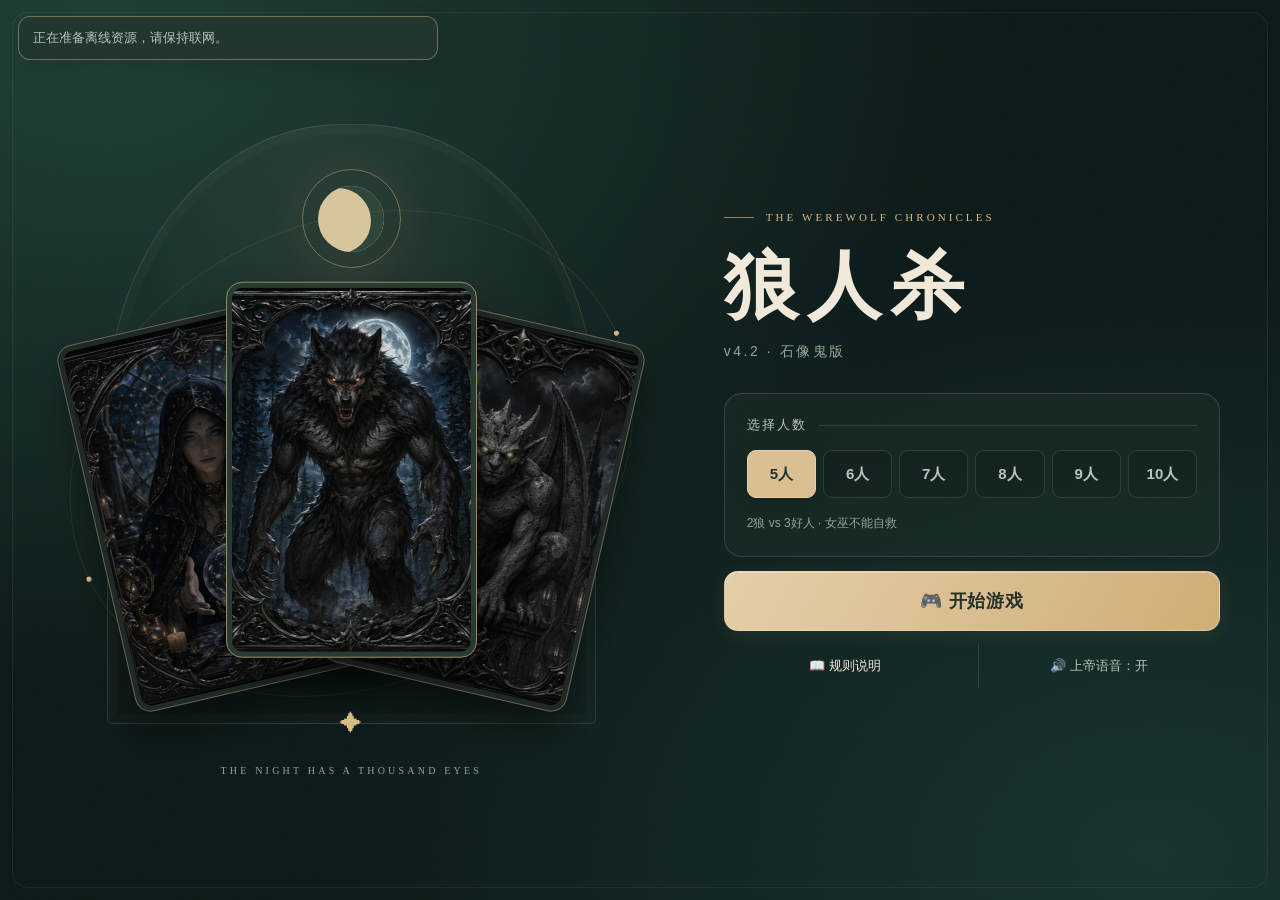
==== index.html @ 14565a98 "Play the matched host recordings in the live game." ====
<!DOCTYPE html>
<html lang="zh-CN">
<head>
<meta charset="UTF-8">
<meta name="viewport" content="width=device-width, initial-scale=1.0, user-scalable=no, viewport-fit=cover">
<meta name="apple-mobile-web-app-capable" content="yes">
<meta name="apple-mobile-web-app-status-bar-style" content="black-translucent">
<meta name="apple-mobile-web-app-title" content="狼人杀">
<meta name="theme-color" content="#0c1919">
<link rel="manifest" href="./manifest.json">
<link rel="icon" href="./icon.svg">
<link rel="apple-touch-icon" href="./icon.svg">
<title>狼人杀 v4.2 · 石像鬼版</title>
<style>
:root {
    color-scheme: dark;
    --bg-primary: #0c1919;
    --bg-secondary: #102222;
    --bg-card: #162a29;
    --bg-card-hover: #213b37;
    --surface-glass: rgba(27, 46, 43, 0.82);
    --surface-strong: #203632;
    --surface-soft: rgba(230, 218, 191, 0.045);
    --accent-green: #9dc9af;
    --accent-neon: #dcc18f;
    --accent-lime: #e9d5af;
    --accent-gold: #d7b983;
    --accent-yellow: #d7b983;
    --accent-red: #e59a8b;
    --accent-blue: #a7c9d0;
    --accent-purple: #b9b1cc;
    --accent-orange: #e3b286;
    --accent-pink: #d6a7b7;
    --text-primary: #f0e8d8;
    --text-secondary: #b7c4ba;
    --text-dim: #91a69a;
    --border-color: rgba(204, 216, 188, 0.15);
    --border-strong: rgba(215, 185, 131, 0.43);
    --shadow: 0 8px 24px rgba(0, 0, 0, 0.12);
    --shadow-deep: 0 24px 64px rgba(0, 0, 0, 0.32);
    --radius: 18px;
    --radius-sm: 12px;
    --font-display: "Songti SC", "STSong", "Noto Serif CJK SC", "SimSun", Georgia, serif;
    --ipad-side-width: minmax(292px, 348px);
    --transition: all 0.22s cubic-bezier(0.22, 1, 0.36, 1);
}
* { margin: 0; padding: 0; box-sizing: border-box; -webkit-tap-highlight-color: transparent; touch-action: manipulation; }
html, body { width: 100%; height: 100%; overflow: hidden; }
body {
    font-family: -apple-system, BlinkMacSystemFont, "PingFang SC", "Microsoft YaHei", sans-serif;
    background: var(--bg-primary);
    color: var(--text-primary);
    -webkit-font-smoothing: antialiased;
    -webkit-user-select: none;
    -webkit-touch-callout: none;
}
#app-root {
    position: fixed;
    inset: 0;
    overflow: hidden;
    background: radial-gradient(ellipse at 8% 4%, #203f38 0, transparent 53%),
        radial-gradient(ellipse at 90% 95%, #18332f 0, transparent 50%), var(--bg-primary);
}
#app-root::before,
#app-root::after {
    content: "";
    position: absolute;
    inset: 0;
    pointer-events: none;
}
#app-root::before {
    opacity: 0.07;
    background-size: 180px 180px;
    background-image: url("data:image/svg+xml,%3Csvg viewBox='0 0 180 180' xmlns='http://www.w3.org/2000/svg'%3E%3Cfilter id='n'%3E%3CfeTurbulence type='fractalNoise' baseFrequency='.8' numOctaves='3' stitchTiles='stitch'/%3E%3C/filter%3E%3Cpath fill='%23fff' filter='url(%23n)' opacity='.3' d='M0 0h180v180H0z'/%3E%3C/svg%3E");
}
#app-root::after {
    inset: 12px;
    border: 1px solid rgba(215,185,131,0.09);
    border-radius: 16px;
}
.screen {
    display: none;
    flex-direction: column;
    width: 100%;
    height: 100%;
    position: absolute;
    inset: 0;
    z-index: 1;
    animation: fadeIn 0.28s ease;
}
.screen.active { display: flex; }
@keyframes fadeIn { from { opacity: 0; transform: translateY(10px); } to { opacity: 1; transform: translateY(0); } }
@keyframes slideUp { from { opacity: 0; transform: translateY(40px); } to { opacity: 1; transform: translateY(0); } }
.header {
    padding: max(20px, env(safe-area-inset-top)) 24px 14px;
    display: flex;
    align-items: center;
    justify-content: space-between;
    flex-shrink: 0;
    gap: 12px;
}
.header-title {
    font-family: var(--font-display);
    font-size: 24px;
    font-weight: 700;
    letter-spacing: 0.1em;
    color: var(--text-primary);
}
.header-back {
    width: 44px;
    height: 44px;
    background: var(--surface-glass);
    border: 1px solid var(--border-color);
    border-radius: 16px;
    display: flex;
    align-items: center;
    justify-content: center;
    font-size: 22px;
    cursor: pointer;
    color: var(--text-primary);
    box-shadow: var(--shadow);
    transition: var(--transition);
}
.header-back:active { transform: scale(0.92); background: var(--bg-card-hover); }
.content { flex: 1; min-height: 0; overflow-y: auto; padding: 10px 24px 24px; -webkit-overflow-scrolling: touch; }
.bottom-bar { padding: 16px 24px 24px; flex-shrink: 0; }
.nav-row { display: flex; gap: 12px; }
.nav-row .btn { flex: 1; }
.btn {
    display: flex;
    align-items: center;
    justify-content: center;
    gap: 8px;
    min-height: 52px;
    padding: 14px 24px;
    border-radius: 12px;
    font-family: inherit;
    font-size: 16px;
    font-weight: 650;
    letter-spacing: 0.04em;
    border: 1px solid transparent;
    cursor: pointer;
    transition: var(--transition);
    text-align: center;
}
.btn:active { transform: translateY(1px) scale(0.97); }
.btn:disabled { opacity: 0.45; cursor: not-allowed; }
.btn:disabled:active { transform: none; }
.btn-primary {
    background: linear-gradient(120deg, #e4cfaa, #cfad76);
    color: #25322b;
    border-color: rgba(245,228,192,0.4);
    box-shadow: 0 4px 20px rgba(215,185,131,0.09), inset 0 1px rgba(255,255,255,0.25);
}
.btn-secondary {
    background: var(--surface-strong);
    border: 1px solid var(--border-color);
    color: var(--text-primary);
}
.btn-ghost {
    background: rgba(12,25,25,0.26);
    border: 1px solid var(--border-color);
    color: var(--text-secondary);
    box-shadow: none;
}
.btn-danger {
    background: #ae6159; color: #fff6ed; border-color: #cf857a;
}
.btn-block { width: 100%; }
.btn-lg {
    min-height: 60px; padding: 17px 30px; font-size: 18px; border-radius: 14px;
}
.btn-sm { min-height: 44px; padding: 10px 18px; font-size: 15px; border-radius: 14px; }
.card,
.config-preview,
.victory-privilege-card,
.privilege-public-card,
.role-detail-card,
.mini-card,
.reveal-card {
    background: linear-gradient(155deg, var(--surface-glass), rgba(16, 32, 31, 0.82));
    border: 1px solid var(--border-color);
    border-radius: var(--radius);
    box-shadow: var(--shadow);
}
.card { padding: 18px; }
.card-title {
    font-size: 14px;
    font-weight: 700;
    color: var(--accent-gold);
    margin-bottom: 12px;
    letter-spacing: 0.12em;
}
.info-box {
    background: rgba(167,201,208,0.045);
    border: 1px solid rgba(167,201,208,0.15);
    border-left: 2px solid rgba(167,201,208,0.45);
    border-radius: var(--radius-sm);
    padding: 15px 17px;
    margin-bottom: 16px;
    font-size: 14px;
    line-height: 1.75;
    color: var(--text-secondary);
}
.info-box div { margin: 4px 0; }
.handoff-prompt { font-size: 28px; font-weight: 700; color: var(--text-primary); line-height: 1.24; }
.handoff-prompt .name { display: block; font-size: 40px; color: var(--accent-gold); margin-top: 10px; }
.privilege-public-card { padding: 20px; text-align: left; margin: 14px 0; border-color: var(--border-strong); }
.privilege-public-card .title { font-size: 17px; font-weight: 700; color: var(--accent-gold); margin-bottom: 8px; }
.privilege-public-card .text { font-size: 15px; color: var(--text-secondary); line-height: 1.75; }
.privilege-action-reveal {
    width: min(100%, 760px);
    margin: 18px auto;
    padding: 28px 26px;
    text-align: center;
    border-radius: 28px;
    border: 2px solid var(--accent-gold);
    background:
        radial-gradient(circle at 50% 0%, rgba(215,185,131,0.22), transparent 48%),
        linear-gradient(160deg, rgba(215,185,131,0.16), rgba(157,201,175,0.08));
    box-shadow: 0 22px 58px rgba(215,185,131,0.18);
}
.privilege-action-reveal .eyebrow { font-size: 18px; font-weight: 700; color: var(--accent-gold); letter-spacing: 1px; }
.privilege-action-reveal .action-text { margin: 16px 0; font-size: clamp(28px, 4vw, 48px); line-height: 1.32; font-weight: 700; color: var(--text-primary); }
.privilege-action-reveal .status { font-size: 17px; font-weight: 700; color: var(--accent-green); }
.privilege-action-reveal .note { margin-top: 10px; font-size: 14px; color: var(--text-secondary); line-height: 1.6; }
.last-words-timer { font-size: 48px; font-weight: 700; color: var(--accent-gold); margin: 10px 0; }
.night-phase-timer,
.timed-action-timer {
    margin: 16px 0;
    padding: 18px;
    text-align: center;
    border-radius: 22px;
    background: linear-gradient(145deg, rgba(215,185,131,0.12), rgba(157,201,175,0.04));
    border: 1px solid rgba(215,185,131,0.28);
    box-shadow: inset 0 0 0 1px rgba(255,255,255,0.035);
}
.night-phase-timer .label,
.timed-action-timer .label { font-size: 13px; color: var(--text-secondary); font-weight: 700; }
.night-phase-timer .count,
.timed-action-timer .count { font-size: 46px; line-height: 1; font-weight: 700; color: var(--accent-gold); margin: 6px 0; }
.night-phase-timer .note { font-size: 13px; color: var(--text-dim); line-height: 1.5; }
.timed-action-timer .count { margin-top: 6px; }
.night-prelude-screen {
    min-height: 520px;
    display: flex;
    flex-direction: column;
    align-items: center;
    justify-content: center;
    text-align: center;
    background:
        radial-gradient(circle at 50% 42%, rgba(215,185,131,0.12), transparent 34%),
        radial-gradient(circle at 50% 50%, rgba(94,137,121,0.16), transparent 54%),
        #0a1718;
    border-radius: 34px;
    border: 1px solid rgba(255,255,255,0.09);
    box-shadow: var(--shadow-deep);
}
.night-prelude-title { font-size: clamp(46px, 7vw, 86px); line-height: 1.12; font-weight: 700; letter-spacing: 0.08em; color: var(--text-primary); }
.night-prelude-count { margin-top: 24px; font-size: clamp(54px, 8vw, 96px); line-height: 1; font-weight: 700; color: var(--accent-gold); }
.night-prelude-note { margin-top: 16px; color: var(--text-dim); font-size: 15px; }
.setup-layout { display: block; }
.setup-column { min-width: 0; }
.player-grid { display: grid; grid-template-columns: repeat(3, 1fr); gap: 12px; }
.player-card {
    background: linear-gradient(155deg, rgba(29,48,44,0.92), rgba(16,32,31,0.92));
    border: 2px solid var(--border-color);
    border-radius: 18px;
    padding: 14px 8px;
    text-align: center;
    cursor: pointer;
    transition: var(--transition);
    position: relative;
    box-shadow: 0 12px 26px rgba(0,0,0,0.22);
}
.player-card:active { transform: scale(0.96); }
.player-card.selected { border-color: var(--accent-green); background: rgba(157,201,175,0.1); box-shadow: 0 0 0 4px rgba(157,201,175,0.07); }
.player-card.dead { opacity: 0.5; border-color: rgba(229,154,139,0.46); background: rgba(229,154,139,0.07); }
.player-card.dead .player-avatar { filter: grayscale(100%); }
.player-card .check-mark { position: absolute; top: 6px; right: 6px; font-size: 16px; display: none; }
.player-card.selected .check-mark { display: block; color: var(--accent-green); }
.player-avatar { font-size: 38px; line-height: 1; margin-bottom: 7px; }
.player-name { font-size: 14px; font-weight: 800; color: var(--text-primary); }
.night-target-grid { grid-template-columns: repeat(2, 1fr); gap: 14px; }
.player-card.night-target-card { min-height: 126px; padding: 22px 10px; border-radius: 22px; display: flex; flex-direction: column; align-items: center; justify-content: center; }
.player-card.night-target-card .check-mark { top: 10px; right: 10px; font-size: 24px; }
.player-card.night-target-card .player-avatar { font-size: 52px; margin-bottom: 12px; }
.player-card.night-target-card .player-name { font-size: 20px; font-weight: 700; line-height: 1.2; }
.target-wheel-area { display: flex; justify-content: center; margin: 16px auto 6px; }
.target-wheel-shell {
    --wheel-rotation: 0deg;
    --target-wheel-size: min(62vh, 88vw, 600px);
    --target-wheel-radius: min(25vh, 31vw, 218px);
    position: relative;
    width: var(--target-wheel-size);
    height: var(--target-wheel-size);
    min-width: 430px;
    min-height: 430px;
    border-radius: 50%;
    overflow: hidden;
    background: radial-gradient(circle, rgba(215,185,131,0.06) 0 24%, transparent 25%),
        repeating-conic-gradient(from 0deg, rgba(215,185,131,0.08) 0deg 1deg, transparent 1deg 30deg),
        radial-gradient(circle, #203b35, #102321 74%);
    border: 1px solid rgba(215,185,131,0.25);
    box-shadow: inset 0 0 0 9px rgba(215,185,131,0.025), 0 16px 50px rgba(0,0,0,0.18);
    touch-action: none;
}
.target-wheel-shell::before { content: ""; position: absolute; inset: 48px; border-radius: 50%; border: 1px solid rgba(215,185,131,0.16); }
.target-wheel-shell::after { content: ""; position: absolute; inset: 125px; border-radius: 50%; border: 1px solid rgba(215,185,131,0.26); }
.target-wheel-center {
    position: absolute; left: 50%; top: 50%; z-index: 4;
    width: 190px; height: 190px; border-radius: 50%;
    display: flex; flex-direction: column; align-items: center; justify-content: center; text-align: center;
    transform: translate(-50%, -50%) rotate(var(--wheel-rotation));
    background: radial-gradient(circle at 40% 20%, #344d3e, #1a302a 75%);
    border: 1px solid rgba(215,185,131,0.6);
    box-shadow: 0 12px 30px rgba(0,0,0,0.25);
}
.target-wheel-center::before { content: ""; position: absolute; inset: 15px; border-radius: 50%; border: 1px solid rgba(215,185,131,0.2); pointer-events: none; }
.target-wheel-center::after { content: ""; position: absolute; top: 8px; left: 50%; width: 14px; height: 34px; border-radius: 99px; transform: translateX(-50%); background: linear-gradient(180deg, var(--accent-gold), transparent); pointer-events: none; }
.target-wheel-center-content { position: relative; z-index: 1; display: flex; flex-direction: column; align-items: center; justify-content: center; }
.target-wheel-label { color: var(--text-dim); font-weight: 700; font-size: 12px; letter-spacing: 1px; }
.target-wheel-selected-name { margin-top: 6px; color: var(--accent-gold); font-size: 27px; font-weight: 700; line-height: 1.1; }
.target-wheel-confirm {
    margin-top: 10px; border: 1px solid rgba(245,228,192,0.3); border-radius: 999px;
    padding: 10px 18px; color: #25322b; background: #dcc18f;
    font-size: 15px; font-weight: 700; cursor: pointer;
}
.target-wheel-confirm:active { transform: scale(0.94); }
.target-wheel-node {
    position: absolute;
    left: 50%;
    top: 50%;
    z-index: 2;
    width: 118px;
    height: 118px;
    transform-origin: center;
    border-radius: 18px;
    border: 2px solid var(--border-color);
    background: linear-gradient(160deg, rgba(29,48,44,0.98), rgba(16,32,31,0.98));
    box-shadow: 0 16px 34px rgba(0,0,0,0.3);
    display: flex;
    flex-direction: column;
    align-items: center;
    justify-content: center;
    cursor: pointer;
    color: var(--text-primary);
    transition: border-color 0.18s ease, background 0.18s ease, box-shadow 0.18s ease, scale 0.18s ease;
}
.target-wheel-node:active { scale: 0.95; }
.target-wheel-node .num {
    position: absolute; top: -17px; left: 50%;
    min-width: 32px; height: 32px; display: flex; align-items: center; justify-content: center;
    border-radius: 999px; color: var(--accent-gold); background: #20362e;
    border: 1px solid rgba(215,185,131,0.5);
    font-size: 16px; font-weight: 700; transform: translateX(-50%);
}
.target-wheel-node .avatar { font-size: 34px; line-height: 1; }
.target-wheel-node .name { margin-top: 6px; font-size: 15px; font-weight: 700; color: var(--text-primary); }
.target-wheel-node.selected {
    border-color: var(--accent-gold);
    background: linear-gradient(150deg, #53604a, #263f34);
    box-shadow: 0 0 0 3px rgba(215,185,131,0.13);
}
.target-wheel-node.nearest {
    border-color: var(--accent-gold); box-shadow: 0 0 0 3px rgba(215,185,131,0.1);
}
.target-action-layout { display: flex; flex-direction: column; gap: 14px; min-height: 0; }
.target-action-side { display: flex; flex-direction: column; gap: 12px; min-width: 0; }
.target-action-main { min-width: 0; display: flex; align-items: center; justify-content: center; overflow: hidden; }
.target-action-side .info-box,
.target-action-side .alert-box,
.target-action-side .night-phase-timer { margin: 0; }
.target-action-side .night-phase-timer { padding: 12px; }
.target-action-side .night-phase-timer .count { font-size: 34px; margin: 4px 0; }
.target-action-side .night-phase-timer .note { font-size: 12px; }
.target-action-phase { text-align: center; }
.target-action-label { font-size: 13px; font-weight: 700; color: var(--text-secondary); line-height: 1.5; }
.target-action-main .target-wheel-area { margin: 0 auto; }
.phase-badge { display: inline-block; padding: 7px 15px; border-radius: 999px; font-size: 13px; font-weight: 700; letter-spacing: 0.05em; }
.phase-badge.night { background: rgba(185,177,204,0.16); color: #c9c4d8; border: 1px solid rgba(185,177,204,0.32); }
.phase-badge.day { background: rgba(215,185,131,0.15); color: var(--accent-gold); border: 1px solid rgba(215,185,131,0.32); }
.log-entry { font-size: 13px; color: var(--text-secondary); padding: 7px 0; border-bottom: 1px solid rgba(204,216,188,0.14); }
.log-entry:last-child { border-bottom: none; }
.log-entry.wolf { color: var(--accent-red); }
.log-entry.good { color: var(--accent-green); }
.log-entry.info { color: var(--accent-blue); }
.role-reveal-card {
    position: relative;
    width: 100%; max-width: 620px;
    min-height: 300px; height: auto; border-radius: 22px;
    display: flex; flex-direction: column; align-items: center; justify-content: center;
    background: radial-gradient(ellipse at 50% 30%, rgba(215,185,131,0.08), transparent 65%), #142b27;
    border: 1px solid var(--border-strong);
    cursor: pointer; padding: 30px; transition: var(--transition);
    box-shadow: var(--shadow-deep);
}
.role-reveal-card.flipped {
    border-color: var(--border-strong); background: #172c28;
}
.role-icon-big { font-size: 104px; line-height: 1; }
.role-image-big {
    display: block; width: min(100%, 280px); max-height: 44vh; object-fit: contain;
    border-radius: 12px; box-shadow: 0 12px 28px rgba(0,0,0,0.3);
    margin: 0 auto 14px; background: rgba(0,0,0,0.18);
}
.role-name-big {
    font-family: var(--font-display); font-size: 32px; font-weight: 700;
    color: var(--accent-gold); margin-top: 12px; letter-spacing: 0.12em;
}
.role-desc-text { font-size: 15px; color: var(--text-secondary); margin-top: 8px; text-align: center; line-height: 1.6; }
.privilege-card-display { margin-top: 14px; padding: 13px 16px; border-radius: 16px; background: rgba(215,185,131,0.08); border: 1px solid rgba(215,185,131,0.3); text-align: left; }
.privilege-card-display .label { font-size: 12px; color: var(--text-dim); letter-spacing: 1px; margin-bottom: 4px; }
.privilege-card-display .name { font-size: 18px; font-weight: 700; color: var(--accent-gold); }
.privilege-card-display .desc { font-size: 12px; color: var(--text-secondary); margin-top: 4px; line-height: 1.5; }
.modal-overlay { position: fixed; inset: 0; background: rgba(0,0,0,0.72); display: none; align-items: center; justify-content: center; z-index: 100; padding: 24px; }
.modal-overlay.active { display: flex; }
.modal-content { background: rgba(16,32,31,0.98); border: 1px solid var(--border-color); border-radius: 24px; padding: 24px; max-width: 520px; width: 100%; max-height: 82vh; overflow-y: auto; box-shadow: var(--shadow-deep); }
.modal-title { font-size: 20px; font-weight: 700; margin-bottom: 16px; }
.dawn-card { background: linear-gradient(155deg, var(--surface-glass), rgba(16,32,31,0.9)); border: 1px solid var(--border-color); border-radius: 28px; padding: 32px 22px; text-align: center; margin: 16px 0; box-shadow: var(--shadow); }
.dawn-card.killed { border-color: rgba(229,154,139,0.38); background: rgba(229,154,139,0.07); }
.dawn-card.safe { border-color: rgba(157,201,175,0.34); background: rgba(157,201,175,0.07); }
.stat-row { display: flex; gap: 10px; justify-content: center; margin-top: 12px; }
.stat-chip { background: var(--surface-glass); border: 1px solid var(--border-color); border-radius: 999px; padding: 8px 16px; font-size: 13px; color: var(--text-secondary); }
.stat-chip strong { color: var(--text-primary); }
.vote-candidate {
    display: flex;
    align-items: center;
    gap: 14px;
    padding: 14px 16px;
    background: linear-gradient(155deg, rgba(29,48,44,0.92), rgba(16,32,31,0.92));
    border: 1px solid var(--border-color);
    border-radius: 18px;
    margin-bottom: 10px;
    cursor: pointer;
    transition: var(--transition);
    box-shadow: 0 10px 24px rgba(0,0,0,0.18);
}
.vote-candidate:active { transform: scale(0.98); }
.vote-candidate.selected { border-color: var(--accent-green); background: rgba(157,201,175,0.11); box-shadow: 0 0 0 4px rgba(157,201,175,0.07); }
.name-input-row { display: flex; align-items: center; gap: 10px; margin-bottom: 10px; }
.gender-toggle { width: 48px; height: 48px; background: var(--surface-glass); border: 1px solid var(--border-color); border-radius: 16px; display: flex; align-items: center; justify-content: center; font-size: 21px; cursor: pointer; }
.name-input {
    flex: 1; min-width: 0; padding: 13px 16px; background: rgba(12,25,25,0.55);
    border: 1px solid var(--border-color); border-radius: 12px;
    color: var(--text-primary); font: inherit; outline: none;
}
.name-input:focus { border-color: var(--accent-green); box-shadow: 0 0 0 4px rgba(157,201,175,0.08); }
#screen-home { overflow-x: hidden; overflow-y: auto; }
.home-container {
    display: grid;
    grid-template-columns: minmax(0, 1.08fr) minmax(0, 0.92fr);
    grid-template-areas: "art panel";
    align-items: center; align-content: safe center; justify-content: center;
    gap: 12px 7%; min-height: 100%; flex-shrink: 0;
    width: min(100%, 1400px); margin: 0 auto;
    padding: 48px 6%; text-align: left;
}
.home-container > * { min-width: 0; }
.home-panel { grid-area: panel; display: flex; flex-direction: column; gap: 14px; min-width: 0; }
.home-art {
    grid-area: art; position: relative; width: 100%; aspect-ratio: 1 / 1.12;
    max-height: 660px; align-self: center; pointer-events: none;
    display: flex; align-items: center; justify-content: center;
}
.home-art::before {
    content: ""; position: absolute; inset: 0 8% 8%; border-radius: 48% 48% 5px 5px;
    border: 1px solid rgba(215,185,131,0.18);
    background: radial-gradient(ellipse at 50% 26%, rgba(215,185,131,0.09), transparent 62%);
    box-shadow: inset 0 0 0 9px rgba(215,185,131,0.025);
}
.home-art::after {
    content: "✦"; position: absolute; left: 50%; bottom: 6%; transform: translateX(-50%);
    color: var(--accent-gold); font-size: 22px;
}
.home-moon {
    position: absolute; width: 17%; aspect-ratio: 1; top: 7%; left: 41.5%;
    border: 1px solid rgba(215,185,131,0.45); border-radius: 50%;
    box-shadow: 0 0 45px rgba(215,185,131,0.07);
}
.home-moon::after {
    content: ""; position: absolute; inset: 16%; border-radius: 50%;
    background: #d7c59e; box-shadow: inset -13px 2px #31463a;
}
.home-art-orbit { position: absolute; inset: 15% 0 14%; border: 1px solid rgba(215,185,131,0.1); border-radius: 50%; transform: rotate(-25deg); }
.home-art-orbit::before, .home-art-orbit::after {
    content: ""; position: absolute; width: 5px; height: 5px; border-radius: 50%; background: var(--accent-gold);
    top: 50%; left: -3px;
}
.home-art-orbit::after { left: auto; right: -3px; }
.home-art-card {
    position: absolute; width: 43%; aspect-ratio: 2 / 3; top: 26%; left: 28.5%;
    padding: 5px; border-radius: 16px; border: 1px solid #9c8962; background: #273b31;
    box-shadow: 0 22px 36px rgba(0,0,0,0.4);
}
.home-art-card img { width: 100%; height: 100%; display: block; object-fit: cover; border-radius: 11px; opacity: 0.88; }
.home-art-card.side-left { transform: translate(-53%, 6%) rotate(-13deg); filter: brightness(0.72) saturate(0.6); }
.home-art-card.side-right { transform: translate(53%, 6%) rotate(13deg); filter: brightness(0.72) saturate(0.6); }
.home-art-card.hero { z-index: 1; transform: translateY(-3%); }
.home-art-caption { position: absolute; bottom: 0; color: var(--text-dim); font: 10px Georgia, serif; letter-spacing: 0.32em; }
.home-title { grid-area: title; font-family: var(--font-display); color: var(--text-primary); }
.home-eyebrow { display: flex; align-items: center; gap: 12px; font: 11px Georgia, serif; letter-spacing: 0.28em; color: var(--accent-gold); margin-bottom: 20px; }
.home-eyebrow::before { content: ""; width: 30px; height: 1px; background: var(--accent-gold); opacity: 0.65; }
.home-title h1 { font-size: clamp(48px, 5.8vw, 78px); font-weight: 600; line-height: 1.16; letter-spacing: 0.12em; }
.home-subtitle { grid-area: subtitle; font-size: 14px; letter-spacing: 0.18em; color: var(--text-dim); margin: 0 0 18px; font-weight: 400; }
.home-mode-card { grid-area: mode; width: 100%; max-width: 560px; margin: 0; padding: 22px; background: rgba(28,47,42,0.5); border-color: rgba(215,185,131,0.2); box-shadow: none; }
#resume-banner { grid-area: resume; width: 100%; max-width: 560px; }
.home-mode-label { font-size: 13px; color: var(--text-secondary); margin-bottom: 16px; text-align: left; letter-spacing: 0.15em; font-weight: 500; display: flex; align-items: center; gap: 12px; }
.home-mode-label::after { content: ""; height: 1px; flex: 1; background: var(--border-color); }
.player-count-grid { display: grid; grid-template-columns: repeat(6, minmax(0, 1fr)); gap: 7px; }
.player-count-grid .btn { min-height: 48px; padding: 12px 0; font-size: 15px; border-radius: 9px; letter-spacing: 0; }
.player-count-grid .btn-secondary { background: #d9bf91; color: #26342b; border-color: #e6cfaa; box-shadow: 0 3px 12px rgba(0,0,0,0.1); }
.home-mode-desc { font-size: 12px; color: var(--text-dim); margin-top: 16px; text-align: left; line-height: 1.6; }
.home-buttons { grid-area: actions; display: grid; grid-template-columns: 1fr 1fr; gap: 12px; width: 100%; max-width: 560px; }
.home-buttons > .btn-primary { grid-column: 1 / -1; }
.home-buttons > .btn:not(.btn-primary) { min-height: 46px; padding: 10px 6px; font-size: 13px; background: transparent; border-color: transparent; font-weight: 500; letter-spacing: 0; }
.home-buttons > .btn:not(.btn-primary) + .btn { border-left-color: var(--border-color); border-radius: 0; }
.config-preview { padding: 18px; margin-bottom: 16px; }
.config-item { display: flex; align-items: center; justify-content: space-between; padding: 9px 0; border-bottom: 1px solid rgba(204,216,188,0.14); }
.config-item:last-child { border-bottom: none; }
.config-role { display: flex; align-items: center; gap: 10px; font-size: 15px; }
.config-count { font-size: 19px; font-weight: 700; color: var(--accent-green); }
.role-detail-card { background: rgba(255,255,255,0.04); border-radius: 18px; padding: 13px; margin-bottom: 10px; }
.role-detail-header { display: flex; align-items: flex-start; justify-content: space-between; gap: 10px; margin-bottom: 8px; }
.role-detail-title { font-size: 16px; font-weight: 700; color: var(--text-primary); }
.role-detail-count { color: var(--accent-green); margin-left: 6px; }
.alignment-label { flex-shrink: 0; padding: 4px 9px; border-radius: 999px; font-size: 12px; font-weight: 700; }
.alignment-label.good { background: rgba(157,201,175,0.12); color: var(--accent-green); border: 1px solid rgba(157,201,175,0.25); }
.alignment-label.wolf { background: rgba(229,154,139,0.12); color: var(--accent-red); border: 1px solid rgba(229,154,139,0.25); }
.role-detail-desc { font-size: 13px; color: var(--text-secondary); line-height: 1.6; }
.alert-box { background: rgba(227,178,134,0.1); border: 1px solid rgba(227,178,134,0.3); border-radius: var(--radius-sm); padding: 14px 16px; margin: 16px 0; text-align: center; }
.alert-box .title { font-size: 16px; font-weight: 700; color: var(--accent-orange); margin-bottom: 6px; }
.alert-box .text { font-size: 14px; color: var(--text-secondary); }
.result-winner {
    font-size: clamp(38px, 6vw, 72px);
    line-height: 1.08;
    font-weight: 700;
    text-align: center;
    margin: 24px 0;
    letter-spacing: 0.03em;
}
.result-winner.good {
    color: var(--accent-green);
}
.result-winner.wolf {
    color: var(--accent-red);
}
.victory-privilege-card { margin-top: 20px; padding: 22px; border-radius: 28px; }
.victory-privilege-card .result-draw-button { margin-top: 14px; }
.victory-privilege-card .privilege-action-reveal { margin-bottom: 0; }
.reveal-all-grid { display: grid; grid-template-columns: repeat(3, 1fr); gap: 12px; margin-top: 16px; }
.reveal-card { border-radius: 18px; padding: 14px 8px; text-align: center; }
.reveal-card .emoji { font-size: 32px; }
.role-image-small { width: 100%; aspect-ratio: 2 / 3; object-fit: cover; border-radius: 12px; margin-bottom: 8px; background: rgba(0,0,0,0.18); }
.reveal-card .name { font-size: 13px; font-weight: 800; margin-top: 4px; }
.reveal-card .role { font-size: 11px; color: var(--text-dim); margin-top: 2px; }
.tab-bar { display: flex; gap: 8px; margin-bottom: 16px; }
.tab-btn { flex: 1; padding: 11px; background: var(--surface-glass); border: 1px solid var(--border-color); border-radius: 14px; color: var(--text-secondary); font-size: 14px; font-weight: 700; cursor: pointer; transition: var(--transition); }
.tab-btn.active { background: rgba(157,201,175,0.11); border-color: var(--accent-green); color: var(--accent-green); }
.rules-section { margin-bottom: 20px; }
.rules-section h3 { font-size: 17px; font-weight: 700; color: var(--accent-gold); margin-bottom: 10px; }
.rules-section p, .rules-section li { font-size: 14px; color: var(--text-secondary); line-height: 1.7; margin-bottom: 6px; }
.rules-section ul { padding-left: 20px; }
.card-grid-2 { display: grid; grid-template-columns: repeat(2, 1fr); gap: 10px; }
.mini-card { border-radius: 16px; padding: 12px; }
.mini-card .emoji { font-size: 24px; }
.mini-card .name { font-size: 13px; font-weight: 700; margin-top: 4px; }
.mini-card .desc { font-size: 11px; color: var(--text-dim); margin-top: 2px; line-height: 1.4; }
.pwa-status {
    position: fixed;
    left: max(18px, env(safe-area-inset-left));
    right: auto;
    top: calc(16px + env(safe-area-inset-top));
    bottom: auto;
    z-index: 200;
    display: none;
    align-items: center;
    justify-content: space-between;
    gap: 12px;
    width: min(420px, calc(100vw - 36px));
    padding: 12px 14px;
    background: rgba(16,32,31,0.96);
    border: 1px solid var(--border-color);
    border-radius: var(--radius-sm);
    box-shadow: var(--shadow);
    color: var(--text-secondary);
    font-size: 13px;
}
.pwa-status.active { display: flex; }
.pwa-status strong { color: var(--text-primary); }
.pwa-status button {
    flex-shrink: 0;
    border: none;
    border-radius: 12px;
    padding: 8px 12px;
    background: var(--accent-green);
    color: #18251f;
    font-size: 13px;
    font-weight: 700;
}
@media (max-width: 480px) and (orientation: portrait) {
    .header { padding: 14px 16px 8px; }
    .header-title { font-size: 20px; }
    .content { padding: 8px 16px 16px; }
    .bottom-bar { padding: 12px 16px max(14px, env(safe-area-inset-bottom)); }
    .btn { min-height: 50px; padding: 14px 18px; font-size: 16px; }
    .btn-lg { min-height: 58px; padding: 16px 20px; font-size: 17px; }
    .home-container { display: flex; flex-direction: column; justify-content: safe center; padding: max(24px, env(safe-area-inset-top)) 24px max(24px, env(safe-area-inset-bottom)); text-align: center; gap: 0; }
    .home-container > * { flex-shrink: 0; }
    .home-panel { width: 100%; gap: 0; }
    .home-art { width: 230px; height: 245px; aspect-ratio: auto; margin-bottom: 22px; }
    .home-art-caption { display: none; }
    .home-eyebrow { justify-content: center; font-size: 9px; margin-bottom: 12px; }
    .home-eyebrow::before { display: none; }
    .home-title h1 { font-size: 48px; }
    .home-subtitle { margin: 10px 0 22px; font-size: 12px; }
    .home-mode-card { max-width: 100%; padding: 18px; margin-bottom: 16px; }
    .home-mode-label { text-align: left; font-size: 12px; margin-bottom: 12px; }
    .home-buttons { max-width: 100%; }
    .player-count-grid { gap: 5px; }
    .player-count-grid .btn { min-height: 43px; padding: 10px 0; font-size: 13px; }
    .target-wheel-shell { --target-wheel-size: min(92vw, 420px); --target-wheel-radius: min(34vw, 150px); min-width: 0; min-height: 0; }
    .target-wheel-node { width: 82px; height: 82px; border-radius: 18px; }
    .target-wheel-node .avatar { font-size: 24px; }
    .target-wheel-node .name { max-width: 64px; overflow: hidden; text-overflow: ellipsis; white-space: nowrap; font-size: 12px; }
    .target-wheel-node .num { min-width: 24px; height: 24px; font-size: 14px; top: -14px; }
    .target-wheel-center { width: 132px; height: 132px; }
    .target-wheel-selected-name { font-size: 18px; }
    .target-wheel-confirm { padding: 8px 12px; font-size: 12px; }
    .reveal-all-grid { grid-template-columns: repeat(2, 1fr); }
}
@media (min-width: 1024px) and (orientation: landscape) {
    .header, .content, .bottom-bar { width: 100%; max-width: none; }
    .header, .content, .bottom-bar { margin-left: 0; margin-right: 0; }
    .header {
        padding: max(16px, env(safe-area-inset-top)) max(46px, env(safe-area-inset-right)) 8px max(46px, env(safe-area-inset-left));
    }
    .header-title { font-size: 28px; }
    .content {
        padding: 8px max(46px, env(safe-area-inset-right)) 16px max(46px, env(safe-area-inset-left));
    }
    .bottom-bar {
        padding: 10px max(46px, env(safe-area-inset-right)) max(16px, env(safe-area-inset-bottom)) max(46px, env(safe-area-inset-left));
    }
    .home-container { padding: 52px max(60px, env(safe-area-inset-right)) 52px max(60px, env(safe-area-inset-left)); }
    .home-title h1 { font-size: clamp(58px, 5.8vw, 80px); }
    .home-subtitle { font-size: 14px; }
    .home-buttons { max-width: 560px; }
    .setup-layout { display: grid; grid-template-columns: minmax(280px, 0.86fr) minmax(0, 1.14fr); gap: 30px; align-items: start; }
    .role-reveal-card { max-width: 700px; min-height: 330px; }
    .role-reveal-card.flipped #card-inner { display: grid; grid-template-columns: 240px minmax(0, 1fr); grid-template-rows: auto 1fr; gap: 12px 28px; align-items: center; }
    .role-reveal-card.flipped .role-image-big { grid-row: 1 / 3; margin: 0; max-height: 43vh; }
    .role-reveal-card.flipped .role-name-big { align-self: end; text-align: left; }
    .role-reveal-card.flipped .role-desc-text { align-self: start; text-align: left; }
    #role-reveal-content { width: 100%; display: flex; flex-direction: column; align-items: center; }
    .vote-candidate { padding: 18px 22px; min-height: 72px; }
    .player-grid { grid-template-columns: repeat(5, 1fr); }
    .night-target-grid { grid-template-columns: repeat(3, 1fr); gap: 16px; }
    .player-card.night-target-card { min-height: 150px; }
    .player-card.night-target-card .player-avatar { font-size: 62px; }
    .player-card.night-target-card .player-name { font-size: 22px; }
    .reveal-all-grid { grid-template-columns: repeat(5, 1fr); }
    #screen-game .header { padding-top: 14px; padding-bottom: 6px; }
    #screen-game .content { overflow-x: hidden; overflow-y: auto; }
    #screen-game .content { padding-top: 6px; padding-bottom: 8px; }
    #screen-game .bottom-bar { padding-top: 8px; padding-bottom: max(12px, env(safe-area-inset-bottom)); }
    .target-action-layout { height: 100%; min-height: 0; display: grid; grid-template-columns: var(--ipad-side-width) minmax(0, 1fr); align-items: center; gap: 24px; }
    .target-action-side { max-height: 100%; overflow-y: auto; padding-right: 2px; }
    .target-action-main { height: 100%; }
    .target-action-layout .info-box { padding: 14px 16px; font-size: 14px; line-height: 1.58; }
    .target-action-layout .alert-box { padding: 14px 16px; }
    .target-action-layout .night-phase-timer { padding: 14px; }
    .target-action-layout .night-phase-timer .count { font-size: 42px; }
    .target-action-layout .target-wheel-area { width: 100%; height: 100%; align-items: center; }
    .target-action-layout .target-wheel-shell {
        --target-wheel-size: min(76vh, calc(100vw - 470px), 748px);
        --target-wheel-radius: calc(var(--target-wheel-size) / 2 - 82px);
        min-width: 0;
        min-height: 0;
    }
    .target-action-layout .target-wheel-node { width: 132px; height: 132px; }
    .target-action-layout .target-wheel-node .name { font-size: 16px; }
    .target-action-layout .target-wheel-center { width: 184px; height: 184px; }
    .target-action-layout .target-wheel-selected-name { font-size: 26px; }
}
@media (max-width: 1023px) and (orientation: landscape) {
    .target-wheel-shell {
        --target-wheel-size: min(78vw, 480px);
        --target-wheel-radius: calc(var(--target-wheel-size) / 2 - 62px);
        min-width: 0;
        min-height: 0;
    }
    .target-wheel-node { width: 82px; height: 82px; border-radius: 18px; }
    .target-wheel-node .avatar { font-size: 24px; }
    .target-wheel-node .name { max-width: 64px; overflow: hidden; text-overflow: ellipsis; white-space: nowrap; font-size: 12px; }
    .target-wheel-node .num { min-width: 24px; height: 24px; font-size: 14px; top: -14px; }
    .target-wheel-center { width: 132px; height: 132px; }
    .target-wheel-selected-name { font-size: 18px; }
    .target-wheel-confirm { padding: 8px 12px; font-size: 12px; }
}

/* Tabletop details: quiet framing, clear focus and safe scrollable handoffs. */
button, input { font-family: inherit; }
button:focus-visible, [onclick]:focus-visible, input:focus-visible { outline: 2px solid var(--accent-gold); outline-offset: 4px; }
.content, .modal-content, #screen-home, .target-action-side { scrollbar-width: thin; scrollbar-color: #52685a transparent; }
.header-back { border-radius: 50%; box-shadow: none; background: transparent; }
.bottom-bar { background: linear-gradient(0deg, rgba(12,25,25,0.8), rgba(12,25,25,0.3)); border-top: 1px solid rgba(215,185,131,0.08); }
.card-title { color: var(--text-dim); font-size: 12px; font-weight: 600; letter-spacing: 0.14em; }
#screen-setup .setup-column:first-child { background: rgba(28,47,42,0.3); border: 1px solid var(--border-color); border-radius: 18px; padding: 22px; margin-bottom: 18px; }
.name-input-row { gap: 12px; margin-bottom: 12px; }
.name-input-row:last-child { margin-bottom: 0; }
.gender-toggle { border-radius: 12px; }
.config-preview { background: rgba(28,47,42,0.4); box-shadow: none; }
.role-detail-card { box-shadow: none; border-radius: 10px; background: rgba(230,218,191,0.025); }
.role-detail-card:last-child { margin-bottom: 0; }
#screen-role .content, #screen-privilege .content { justify-content: safe center !important; }
#role-reveal-content, #privilege-content { flex-shrink: 0; max-width: 100%; width: min(100%, 700px); }
#role-reveal-content { text-align: center; padding: 14px 0; }
#card-inner { position: relative; width: 100%; }
.role-reveal-card::before { content: ""; position: absolute; inset: 9px; border: 1px solid rgba(215,185,131,0.18); border-radius: 15px; pointer-events: none; }
.role-reveal-card:not(.flipped) { background: repeating-linear-gradient(45deg, transparent 0 20px, rgba(215,185,131,0.025) 21px 22px), #172f2a; }
.role-reveal-card:not(.flipped) .role-icon-big { display: grid; place-items: center; width: 120px; height: 120px; margin: 0 auto 24px; font-size: 0; border: 1px solid rgba(215,185,131,0.3); border-radius: 50%; }
.role-reveal-card:not(.flipped) .role-icon-big::before { content: ""; width: 55px; height: 55px; border-radius: 50%; background: #d7c59e; box-shadow: inset -17px 2px #284136; }
.role-reveal-card:not(.flipped) .role-icon-big::after { content: "✧"; position: absolute; top: 7px; color: var(--accent-gold); font-size: 24px; }
.night-prelude-title, .result-winner { font-family: var(--font-display); font-weight: 600; }
.night-prelude-screen { background: radial-gradient(ellipse at 50% 10%, rgba(215,185,131,0.09), transparent 60%), #0b1c1c; border-color: var(--border-strong); border-radius: 20px; }
.night-phase-timer, .timed-action-timer { border-radius: 14px; background: rgba(215,185,131,0.055); border-color: rgba(215,185,131,0.2); }
.night-phase-timer .count, .timed-action-timer .count, .last-words-timer { font-family: Georgia, serif; font-weight: 400; font-variant-numeric: tabular-nums; }
.phase-badge { letter-spacing: 0.08em; font-weight: 500; }
.phase-badge.night { background: rgba(167,201,208,0.06); color: #b8ced0; border-color: rgba(167,201,208,0.2); }
.target-wheel-label { letter-spacing: 0.04em; font-weight: 500; }
.target-wheel-selected-name { font-family: var(--font-display); }
.vote-candidate { box-shadow: none; }
.modal-overlay { background: rgba(3,12,12,0.82); backdrop-filter: blur(8px); -webkit-backdrop-filter: blur(8px); }
.modal-title { font-family: var(--font-display); letter-spacing: 0.06em; color: var(--accent-gold); }
.privilege-action-reveal { border-width: 1px; border-radius: 18px; background: radial-gradient(ellipse at 50% 0%, rgba(215,185,131,0.13), transparent 70%), #20362e; box-shadow: var(--shadow); }
.privilege-action-reveal .action-text { font-family: var(--font-display); font-weight: 600; }
.result-winner { padding: 24px 0; margin: 12px 0; }
.reveal-card { padding: 8px 8px 16px; border-radius: 13px; background: #1a302b; }
.reveal-card .name { font-size: 14px; }
.reveal-card .role { font-size: 12px; margin-top: 6px; }
.pwa-status { background: #20362e; border-color: var(--border-strong); pointer-events: none; }
.pwa-status button { background: var(--accent-gold); pointer-events: auto; }
@media (hover: hover) {
    .btn:not(:disabled):hover { filter: brightness(1.09); }
    .player-count-grid .btn:hover, .header-back:hover { border-color: var(--accent-gold); }
    .target-wheel-node:hover, .vote-candidate:hover { border-color: var(--border-strong); }
    .role-reveal-card:not(.flipped):hover { border-color: var(--accent-gold); }
}
@media (min-width: 481px) and (max-width: 1023px) and (orientation: portrait) {
    .home-container { display: flex; flex-direction: column; gap: 0; justify-content: safe center; padding: 36px; }
    .home-art { width: 280px; height: 300px; flex-shrink: 0; margin-bottom: 26px; }
    .home-art-caption { display: none; }
    .home-title { text-align: center; }
    .home-panel { width: 100%; align-items: center; gap: 0; }
    .home-title h1 { font-size: 58px; }
    .home-eyebrow { justify-content: center; margin-bottom: 12px; }
    .home-eyebrow::before { display: none; }
    .home-subtitle { margin: 12px 0 24px; }
    .home-mode-card { margin-bottom: 16px; }
    .home-mode-card, .home-buttons, #resume-banner { max-width: 480px; flex-shrink: 0; }
}
@media (max-width: 480px) and (max-height: 740px) and (orientation: portrait) {
    .home-art { width: 165px; height: 176px; margin-bottom: 16px; }
    .home-title h1 { font-size: 40px; }
    .home-container { padding-top: 20px; padding-bottom: 20px; }
    .home-subtitle { margin-bottom: 18px; }
    .home-mode-card { padding: 14px; }
}
@media (max-width: 1023px) and (orientation: landscape) {
    .home-container { padding: 32px 5%; gap: 10px 6%; }
    .home-title h1 { font-size: 48px; }
    .home-eyebrow { margin-bottom: 14px; }
    .home-subtitle { font-size: 12px; margin-bottom: 10px; }
    .home-mode-card { padding: 16px; }
}
@media (prefers-reduced-motion: reduce) {
    *, *::before, *::after { animation: none !important; transition: none !important; scroll-behavior: auto !important; }
}
</style>
</head>
<body>
<div id="app-root">
    <div class="pwa-status" id="pwa-status" role="status" aria-live="polite">
        <span id="pwa-status-text"><strong>离线模式已准备</strong></span>
        <button id="pwa-update-btn" type="button" onclick="applyPWAUpdate()">更新</button>
    </div>

    <!-- 首页 -->
    <div id="screen-home" class="screen active">
        <div class="home-container">
            <div class="home-art" aria-hidden="true">
                <div class="home-moon"></div>
                <div class="home-art-orbit"></div>
                <div class="home-art-card side-left"><img src="./generated_roles_fast/prophet_01.jpg" alt="" width="426" height="640" decoding="async"></div>
                <div class="home-art-card side-right"><img src="./generated_roles_fast/gargoyle_01.jpg" alt="" width="426" height="640" decoding="async"></div>
                <div class="home-art-card hero"><img src="./generated_roles_fast/werewolf_01.jpg" alt="" width="426" height="640" decoding="async" fetchpriority="high"></div>
                <div class="home-art-caption">THE NIGHT HAS A THOUSAND EYES</div>
            </div>
            <div class="home-panel">
            <div class="home-title"><div class="home-eyebrow" aria-hidden="true">THE WEREWOLF CHRONICLES</div><h1>狼人杀</h1></div>
            <div class="home-subtitle">v4.2 · 石像鬼版</div>
            <div class="card home-mode-card">
                <div class="home-mode-label">选择人数</div>
                <div class="player-count-grid">
                    <button class="btn btn-secondary btn-sm" id="btn-5p" onclick="selectPlayerCount(5)">5人</button>
                    <button class="btn btn-ghost btn-sm" id="btn-6p" onclick="selectPlayerCount(6)">6人</button>
                    <button class="btn btn-ghost btn-sm" id="btn-7p" onclick="selectPlayerCount(7)">7人</button>
                    <button class="btn btn-ghost btn-sm" id="btn-8p" onclick="selectPlayerCount(8)">8人</button>
                    <button class="btn btn-ghost btn-sm" id="btn-9p" onclick="selectPlayerCount(9)">9人</button>
                    <button class="btn btn-ghost btn-sm" id="btn-10p" onclick="selectPlayerCount(10)">10人</button>
                </div>
                <div id="selected-mode-desc" class="home-mode-desc">
                    2狼 vs 3好人 · 女巫不能自救
                </div>
            </div>
            <div class="home-buttons">
                <button class="btn btn-primary btn-lg" onclick="openSetupScreen()">🎮 开始游戏</button>
                <button class="btn btn-secondary" onclick="showRules()">📖 规则说明</button>
                <button class="btn btn-ghost" id="god-voice-toggle" onclick="toggleGodVoice()">🔊 上帝语音：开</button>
            </div>
            </div>
        </div>
    </div>

    <!-- 设置页面 -->
    <div id="screen-setup" class="screen">
        <div class="header">
            <button class="header-back" onclick="showScreen('screen-home')">←</button>
            <div class="header-title">游戏设置</div>
            <div style="width:40px"></div>
        </div>
        <div class="content">
            <div class="setup-layout">
                <div class="setup-column">
                    <div class="card-title">玩家名称</div>
                    <div id="name-inputs"></div>
                </div>
                <div class="setup-column">
                    <div class="card-title">本局配置预览</div>
                    <div class="config-preview" id="config-preview"></div>
                    <div class="info-box" id="config-info"></div>
                    <div class="card-title" style="margin-top:14px;">房规（点击切换）</div>
                    <div class="info-box">
                        <button class="btn btn-ghost btn-block" id="tie-rule-toggle" onclick="toggleTieRule()">⚖️ 平票处理：随机处决</button>
                        <button class="btn btn-ghost btn-block" style="margin-top:8px;" id="witch-rule-toggle" onclick="toggleWitchRule()">🧪 女巫同夜救+毒：允许</button>
                    </div>
                </div>
            </div>
        </div>
        <div class="bottom-bar">
            <button class="btn btn-primary btn-block btn-lg" onclick="setupGame()">✨ 分配角色</button>
        </div>
    </div>

    <!-- 特权卡处理 -->
    <div id="screen-privilege" class="screen">
        <div class="header">
            <div class="header-title">✦ 特权卡处理</div>
            <div style="width:40px"></div>
        </div>
        <div class="content" style="display:flex;flex-direction:column;align-items:center;justify-content:center;text-align:center;">
            <div id="privilege-content"></div>
        </div>
        <div class="bottom-bar">
            <button class="btn btn-primary btn-block btn-lg" onclick="showPrivilegePublicIntro()">✦ 查看公开说明</button>
        </div>
    </div>

    <!-- 角色分配 -->
    <div id="screen-role" class="screen">
        <div class="header">
            <div class="header-title">角色分配</div>
            <div style="width:40px"></div>
        </div>
        <div class="content" style="display:flex;flex-direction:column;align-items:center;justify-content:center;">
            <div id="role-reveal-content"></div>
        </div>
        <div class="bottom-bar" id="role-nav"></div>
    </div>

    <!-- 游戏主界面 -->
    <div id="screen-game" class="screen">
        <div class="header">
            <div class="header-back" onclick="confirmQuit()">←</div>
            <div class="header-title" id="game-phase-text">第1夜</div>
            <div style="width:40px"></div>
        </div>
        <div class="content" id="game-content"></div>
        <div class="bottom-bar" id="game-bottom-bar"></div>
    </div>

    <!-- 结果界面 -->
    <div id="screen-result" class="screen">
        <div class="header">
            <div class="header-title">游戏结束</div>
            <div style="width:40px"></div>
        </div>
        <div class="content">
            <div id="result-content"></div>
        </div>
        <div class="bottom-bar" id="screen-result-bottom"></div>
    </div>

    <!-- 规则弹窗 -->
    <div class="modal-overlay" id="modal-overlay" onclick="if(event.target===this)hideModal()">
        <div class="modal-content" id="modal-content"></div>
    </div>

    <!-- 游戏日志弹窗 -->
    <div class="modal-overlay" id="log-modal" onclick="if(event.target===this)hideLogModal()">
        <div class="modal-content" style="max-height:70vh;">
            <div class="modal-title">📋 游戏日志</div>
            <div id="log-content" style="max-height:50vh;overflow-y:auto;"></div>
        </div>
    </div>

</div>

<script>

// =====================================================
// 常量与数据模型
// =====================================================

const ALIGNMENT = { GOOD: 'good', WOLF: 'wolf' };

const ROLE = {
    VILLAGER: { key: 'villager', name: '村民', emoji: '👨', imagePrefix: 'villager', alignment: ALIGNMENT.GOOD, desc: '好人阵营。没有夜间技能，白天参与讨论和投票。' },
    WEREWOLF: { key: 'werewolf', name: '普通狼人', emoji: '🐺', imagePrefix: 'werewolf', alignment: ALIGNMENT.WOLF, desc: '狼人阵营。每晚普通狼人共同选择1名玩家杀死；石像鬼不参与普通狼人行动。' },
    PROPHET: { key: 'prophet', name: '预言家', emoji: '🌙', imagePrefix: 'prophet', alignment: ALIGNMENT.GOOD, desc: '好人阵营。每晚查验1名玩家，知道该玩家的具体角色；6人及以上局前两夜免疫夜间死亡。' },
    WITCH: { key: 'witch', name: '女巫', emoji: '✨', imagePrefix: 'witch', alignment: ALIGNMENT.GOOD, desc: '好人阵营。有1瓶解药和1瓶毒药。6人及以上可自救1次，且不消耗解药；5人局不能自救。' },
    HUNTER: { key: 'hunter', name: '猎人', emoji: '🔫', imagePrefix: 'hunter', alignment: ALIGNMENT.GOOD, desc: '好人阵营。死亡或投票出局时可以开枪带走1人；若被毒死则不能开枪，支持连锁开枪。' },
    GUARDIAN: { key: 'guardian', name: '守卫', emoji: '🛡️', imagePrefix: 'guardian', alignment: ALIGNMENT.GOOD, desc: '好人阵营。每晚守护1名玩家，使其免疫夜间杀人；不能连续两晚守同一人。' },
    GARGOYLE: { key: 'gargoyle', name: '石像鬼', emoji: '🗿', imagePrefix: 'gargoyle', alignment: ALIGNMENT.WOLF, desc: '狼人阵营。每晚查验1名玩家的具体角色，不参与普通狼人杀人；普通狼人全部死亡后觉醒并获得夜间杀人能力。' }
};

const PHASE = { SETUP: 'setup', NIGHT: 'night', DAY: 'day', VOTE: 'vote', END: 'end' };

// 特权卡定义
const PRIVILEGE_CARDS = {
    // 特权卡池一
    SILENCE_SEAL: { id: 'SILENCE_SEAL', name: '沉默之印', emoji: '🤐', type: 'wolf_balance', desc: '白天目标不能投票' },
    HALF_VOTE: { id: 'HALF_VOTE', name: '半票权', emoji: '⚖️', type: 'wolf_balance', desc: '白天目标投票权变为0.5' },
    NO_SKILL: { id: 'NO_SKILL', name: '技能封印', emoji: '🔒', type: 'wolf_balance', desc: '当晚无法使用技能' },
    DISRUPTOR: { id: 'DISRUPTOR', name: '搅局者', emoji: '🌀', type: 'wolf_balance', desc: '投票目标额外+2票（不公开）' },
    FRAME_UP: { id: 'FRAME_UP', name: '嫁祸', emoji: '🎭', type: 'wolf_balance', desc: '当晚查验目标时显示为"普通村民"' },
    MIST: { id: 'MIST', name: '迷雾', emoji: '🌫️', type: 'wolf_balance', desc: '当晚所有人查验结果显示为随机角色' },
    // 特权卡池二
    DOUBLE_VOTE: { id: 'DOUBLE_VOTE', name: '双票权', emoji: '🗳️', type: 'good_balance', desc: '目标投票权变为2' },
    IMMUNITY: { id: 'IMMUNITY', name: '免疫卡', emoji: '🛡️', type: 'good_balance', desc: '目标当晚免疫死亡' },
    RESCUE: { id: 'RESCUE', name: '紧急救援', emoji: '💊', type: 'good_balance', desc: '女巫持有时，自己额外获得1瓶解药' },
    POISON: { id: 'POISON', name: '额外毒药', emoji: '🧪', type: 'good_balance', desc: '女巫持有时，自己额外获得1瓶毒药' },
    CRITICAL_HIT: { id: 'CRITICAL_HIT', name: '致命一击', emoji: '💥', type: 'good_balance', desc: '目标投票权乘3' },
    DECOY: { id: 'DECOY', name: '替身傀儡', emoji: '🎎', type: 'good_balance', desc: '仅夜间刀杀时转移到随机其他存活玩家；转移后仍受免疫、守护和解药保护，同时中毒不转移' },
    MIND_READ: { id: 'MIND_READ', name: '心声聆听', emoji: '👂', type: 'good_balance', desc: '知道昨晚谁查验了你' },
    // 特权卡池三
    REVEAL: { id: 'REVEAL', name: '真相揭露', emoji: '🔍', type: 'good_break', desc: '白天公开目标真实身份和阵营' },
    NINE_LIVES: { id: 'NINE_LIVES', name: '九命猫', emoji: '🐱', type: 'good_break', desc: '目标遭刀杀、毒杀、放逐或猎人枪击时50%概率免死，每名目标整局限尝试1次，无论成功失败都消耗' },
    JUDGMENT: { id: 'JUDGMENT', name: '审判日', emoji: '⚡', type: 'good_break', desc: '目标白天投票权变为3' }
};

// 动态配置
function getConfig(playerCount) {
    const configs = {
        5: {
            roles: [ROLE.GARGOYLE, ROLE.WEREWOLF, ROLE.PROPHET, ROLE.WITCH, ROLE.VILLAGER],
            goodVotePower: 1.10,
            cardCount: 1,
            prophetImmuneNights: 0,
            witchCanSelfSave: false,
            wolfCount: 2,
            desc: '2狼 vs 3好人 · 女巫不能自救'
        },
        6: {
            roles: [ROLE.GARGOYLE, ROLE.WEREWOLF, ROLE.WEREWOLF, ROLE.PROPHET, ROLE.WITCH, ROLE.HUNTER],
            goodVotePower: 2.00,
            cardCount: 1,
            prophetImmuneNights: 2,
            witchCanSelfSave: true,
            wolfCount: 3,
            desc: '3狼 vs 3好人 · 女巫可自救 · 预言家前两夜免疫'
        },
        7: {
            roles: [ROLE.GARGOYLE, ROLE.WEREWOLF, ROLE.WEREWOLF, ROLE.PROPHET, ROLE.WITCH, ROLE.GUARDIAN, ROLE.HUNTER],
            goodVotePower: 1.50,
            cardCount: 2,
            prophetImmuneNights: 2,
            witchCanSelfSave: true,
            wolfCount: 3,
            desc: '3狼 vs 4好人'
        },
        8: {
            roles: [ROLE.GARGOYLE, ROLE.WEREWOLF, ROLE.WEREWOLF, ROLE.PROPHET, ROLE.WITCH, ROLE.GUARDIAN, ROLE.HUNTER, ROLE.VILLAGER],
            goodVotePower: 1.25,
            cardCount: 2,
            prophetImmuneNights: 2,
            witchCanSelfSave: true,
            wolfCount: 3,
            desc: '3狼 vs 5好人'
        },
        9: {
            roles: [ROLE.GARGOYLE, ROLE.WEREWOLF, ROLE.WEREWOLF, ROLE.WEREWOLF, ROLE.PROPHET, ROLE.WITCH, ROLE.GUARDIAN, ROLE.HUNTER, ROLE.HUNTER],
            goodVotePower: 2.00,
            cardCount: 2,
            prophetImmuneNights: 2,
            witchCanSelfSave: true,
            wolfCount: 4,
            desc: '4狼 vs 5好人 · 双猎人'
        },
        10: {
            roles: [ROLE.GARGOYLE, ROLE.WEREWOLF, ROLE.WEREWOLF, ROLE.WEREWOLF, ROLE.PROPHET, ROLE.WITCH, ROLE.WITCH, ROLE.GUARDIAN, ROLE.HUNTER, ROLE.HUNTER],
            goodVotePower: 1.60,
            cardCount: 2,
            prophetImmuneNights: 2,
            witchCanSelfSave: true,
            wolfCount: 4,
            desc: '4狼 vs 6好人 · 双女巫双猎人'
        }
    };
    return configs[playerCount] || configs[5];
}

// 默认人数
let playerCount = 5;

const DEFAULT_GAME_TEXT = {
    "hunter.result.phase": "🔫 猎枪结果",
    "hunter.result.survived": "猎枪未造成死亡，该玩家继续存活。",
    "hunter.result.dead": "被猎人开枪带走",
    "hunter.handoff.continue": "✓ 遗言结束，进入离场确认",
    "hunter.handoff.title": "请把设备交给 {name}",
    "hunter.handoff.note": "每位出局玩家都需私下确认离场操作，其他玩家请勿查看屏幕。",
    "hunter.handoff.open": "设备已交接，私下查看",
    "hunter.private.title": "仅 {name} 查看",
    "hunter.private.skill": "你可以发动猎人技能，或放弃开枪。确认开枪后才公开这次行动。",
    "hunter.private.none": "你没有可发动的离场技能，请完成离场。",
    "hunter.private.shoot": "🔫 选择开枪目标",
    "hunter.private.skip": "放弃开枪并完成离场",
    "hunter.private.done": "完成离场",
    "hunter.private.aim": "{name}：请选择猎枪目标",
    'rules.voteBase': '基础票权：好人 {good} 票，狼人阵营 1 票；特权卡可改变票权。',
    'rules.opening.privateCard': '先处理特权卡：持卡人私下查看卡牌并选择激活目标或放弃，此时尚未查看身份。',
    'rules.opening.identity': '特权卡处理完成后，所有玩家依次私下翻牌查看身份，最后进入第一夜。',
    'rules.witch': '女巫用药：5人局不能自救；6人及以上可自救1次且不消耗解药。毒药可选择自己；同夜救毒按设置的房规执行。',
    'rules.guardian': '守卫守护：只挡刀杀，不挡毒药或猎人枪击；不能连续两晚守同一人，空守一晚后可以再守原目标。',
    'rules.mindRead': '心声聆听的目标私下查看当夜查验者信息，再统一结算夜间死亡。',
    'rules.voteTie': '按本局基础票权和特权效果计票；平票依房规随机放逐，或在平票者中重投一轮，仍平票再随机。',
    'rules.hunter': '出局者有30秒遗言，并私下确认出局操作；猎人选择开枪才公开行动，枪杀的玩家同样有遗言和出局操作。',
    'rules.win': '只在一方全员死亡后结算，不根据人数或技能估算提前结束。',
    'rules.simultaneousWin': '双方在同一轮死亡结算后全部死亡时，判好人胜。',
    'rules.cardTargets': '需要目标的卡可选择任一存活玩家；迷雾作用全场，搅局者作用持卡人，额外药品只发给女巫并增加她自己的药。',
    'rules.cardTiming': '特权卡可重复抽到。确认激活后，额外药品立即增加；夜间卡在第一夜生效，投票卡和真相揭露在第一个白天生效。替身和九命猫等待符合条件的死亡触发。',
    'rules.voteStack': '票权叠加：半票权优先设为0.5；否则双票权和审判日取较高设定值；再乘每张致命一击的3倍。相同设值卡不重复加算，座次不影响结果。',
    'rules.silence': '沉默之印只禁止投票，不禁止白天发言。搅局者首次参与投票的当天额外加2票，同次放逐的平票重投保留加票，次日失效。',
    'rules.protection': '夜间免疫可挡刀杀、毒药和夜间猎人枪击；白天放逐、白天枪击不受夜间免疫保护。',
    'rules.reveal': '同一白天所有真相揭露一起生效；同一目标只展示一次身份。',
    'mindRead.phase': '🌙 私密信息交接',
    'mindRead.handoff': '请将设备交给 {name}',
    'mindRead.privateNote': '仅本人查看。其他玩家请保持闭眼，查看后收起信息再交回设备。',
    'mindRead.open': '我是 {name}，查看信息',
    'mindRead.title': '{name} 的心声聆听结果',
    'mindRead.checked': '本夜 {names} 查验了你。',
    'mindRead.empty': '本夜无人查验你。',
    'mindRead.closeNote': '此结果只告诉你查验者的名字，不公开他们的角色。',
    'mindRead.close': '已查看，收起并继续',
    'night.witch.cancelSave': '取消救人 / 自救选择',
    'night.witch.cancelPoison': '取消毒药选择',
    'night.witch.selfUnavailable': '不可用',
    'pwa.offline': '<strong>离线模式</strong> 正在使用已缓存的游戏和基础角色图',
    'pwa.ready': '<strong>离线可用</strong> 游戏和基础角色图已缓存到本机',
    'pwa.preparing': '正在准备离线资源，请保持联网。',
    'pwa.unavailable': '离线资源尚未准备完成，请联网后重试。',
    'pwa.updateReady': '<strong>发现新版本</strong> 点击更新后会重新载入游戏',
    'pwa.updateLater': '<strong>新版本已就绪</strong> 返回首页或本局结束后可更新',
    'pwa.updating': '正在更新，即将重新载入游戏。',
    'pwa.updateFailed': '更新暂未完成，当前版本仍可使用，请稍后重试。',

    'voice.voiceOn': '上帝语音已开启。今夜的故事，由此开场。',
    'voice.voiceOn.2': '上帝语音已开启。月色已至，静候故事开篇。',
    'voice.voiceOn.3': '上帝语音已开启。今夜，由声音为诸位引路。',
    'voice.voiceOn.4': '上帝语音已开启。灯火渐静，月下好戏将启。',
    'voice.voiceOn.5': '上帝语音已开启。请随此声，步入今夜的故事。',
    'voice.gameStart': '诸位请就座，月下的较量，即将开场。',
    'voice.gameStart.2': '诸位请就座，一场月下较量，即将启幕。',
    'voice.gameStart.3': '月色入席，请诸位就座，准备迎接今夜的较量。',
    'voice.gameStart.4': '请诸位安坐，灯火之间，新的故事即将开场。',
    'voice.gameStart.5': '今夜相逢于此，请诸位就座，较量即将开始。',
    'voice.nightStart': '第{day}夜，夜幕降临，请闭眼。',
    'voice.nightStart.2': '第{day}夜，月色渐深，请闭眼。',
    'voice.nightStart.3': '第{day}夜，长夜已至，请闭眼。',
    'voice.nightStart.4': '第{day}夜，星光入夜，请闭眼。',
    'voice.nightStart.5': '第{day}夜，四下渐静，请闭眼。',
    'voice.prophetCheck': '预言家请睁眼，循着星光，查验一位玩家的身份。',
    'voice.prophetCheck.2': '预言家请睁眼，借一缕星光，查验一位玩家的身份。',
    'voice.prophetCheck.3': '预言家请睁眼，夜色掩着真相，请查验一位玩家的身份。',
    'voice.prophetCheck.4': '预言家请睁眼，于月光之下，查验一位玩家的身份。',
    'voice.prophetCheck.5': '预言家请睁眼，请静心选择一位玩家，查验其身份。',
    'voice.gargoyleCheck': '石像鬼请睁眼，于静默之中，查验一位玩家的身份。',
    'voice.gargoyleCheck.2': '石像鬼请睁眼，夜风无声，请查验一位玩家的身份。',
    'voice.gargoyleCheck.3': '石像鬼请睁眼，于幽深夜色里，查验一位玩家的身份。',
    'voice.gargoyleCheck.4': '石像鬼请睁眼，请选择一位玩家，查验其身份。',
    'voice.gargoyleCheck.5': '石像鬼请睁眼，借月色片刻，查验一位玩家的身份。',
    'voice.wolfAction': '狼人请睁眼。长夜无声，请共同选定今晚的猎杀目标。',
    'voice.wolfAction.2': '狼人请睁眼，月色正沉，请共同选择一位玩家作为猎杀目标。',
    'voice.wolfAction.3': '狼人请睁眼，请在静夜中，共同选定一位玩家为猎杀目标。',
    'voice.wolfAction.4': '狼人请睁眼，夜风已起，请共同选择一位玩家为猎杀目标。',
    'voice.wolfAction.5': '狼人请睁眼，请共同商定，选择一位玩家为今夜的猎杀目标。',
    'voice.gargoyleKill': '石像鬼行动阶段。夜色正深，请依照规则操作。',
    'voice.gargoyleKill.2': '石像鬼行动阶段。月影无声，请依照规则操作。',
    'voice.gargoyleKill.3': '进入石像鬼行动阶段。长夜未央，请按规则完成操作。',
    'voice.gargoyleKill.4': '石像鬼行动阶段已至。四下静谧，请依规则操作。',
    'voice.gargoyleKill.5': '夜色仍深，进入石像鬼行动阶段，请依照规则操作。',
    'voice.witchAction': '女巫请睁眼，烛火微明，请决定是否使用药水。',
    'voice.witchAction.2': '女巫请睁眼，烛影轻摇，请决定是否使用药水。',
    'voice.witchAction.3': '女巫请睁眼，请在静夜之中，决定是否使用药水。',
    'voice.witchAction.4': '女巫请睁眼，月光照着药瓶，请决定是否用药。',
    'voice.witchAction.5': '女巫请睁眼，今夜如何抉择，请决定是否使用药水。',
    'voice.guardianAction': '守卫请睁眼。愿长夜有光，请选择今晚守护的人。',
    'voice.guardianAction.2': '守卫请睁眼，请借着月光，选择一位玩家守护。',
    'voice.guardianAction.3': '守卫请睁眼，长夜仍深，请选择今夜守护的一位玩家。',
    'voice.guardianAction.4': '守卫请睁眼，于静谧夜色里，选择一位玩家守护。',
    'voice.guardianAction.5': '守卫请睁眼，星光尚在，请选择一位玩家作为守护对象。',
    'voice.nightToDayTransition': '夜色将尽，请保持闭眼，静候十五秒，迎接天明。',
    'voice.nightToDayTransition.2': '晨曦将至，请保持闭眼，再静候十五秒，迎来天明。',
    'voice.nightToDayTransition.3': '长夜渐退，请继续闭眼，静待十五秒，等候天明。',
    'voice.nightToDayTransition.4': '夜幕将散，请保持闭眼，十五秒后，一同迎接天明。',
    'voice.nightToDayTransition.5': '黎明在望，请继续闭眼，静候十五秒，让天色渐明。',
    'voice.dayStart': '晨光已至，天亮了，请所有玩家睁眼。',
    'voice.dayStart.2': '晨曦初露，天已亮，请所有玩家睁眼。',
    'voice.dayStart.3': '长夜已过，晨光入席，请所有玩家睁眼。',
    'voice.dayStart.4': '天光渐明，新的一日已至，请所有玩家睁眼。',
    'voice.dayStart.5': '夜幕散去，白昼来临，请所有玩家睁眼。',
    'voice.voteStart': '投票开始，请依次传递设备，慎重投出你的一票。',
    'voice.voteStart.2': '投票开始，请按顺序传递设备，静心作出你的选择。',
    'voice.voteStart.3': '现在开始投票，请依次传递设备，将判断落在这一票。',
    'voice.voteStart.4': '到了投票时刻，请按顺序传递设备，慎重留下你的选择。',
    'voice.voteStart.5': '请开始投票，依次传递设备，用一票回应心中的判断。',
    'voice.voteResult': '本轮投票已结束，请查看众人的选择。',
    'voice.voteResult.2': '本轮投票结束，众人的选择已落定，请查看结果。',
    'voice.voteResult.3': '这一轮投票已经结束，请静心查看投票结果。',
    'voice.voteResult.4': '票已投毕，请查看本轮投票的结果。',
    'voice.voteResult.5': '投票到此结束，请一同查看这一轮的结果。',
    'night.transition.phase': '🌙 夜晚结束',
    'night.transition.title': '请所有玩家闭眼等待',
    'night.transition.subtitle': '系统正在进入白天流程，此页不公布昨夜信息。',
    'night.transition.rule1': '不要讨论、不要睁眼、不要根据设备推测昨夜结果。',
    'night.transition.rule2': '倒计时结束后，系统会自动进入白天。',
    'night.transition.skip': '跳过等待，进入白天',
    'night.timer.label': '本阶段倒计时',
    'night.timer.note': '倒计时结束后自动进入下一阶段，也可以直接继续。',
    'night.timer.wait': '请按流程等待，本阶段固定保留，避免通过流程判断角色状态。',
    'night.timer.skip': '⏭️ 直接继续',
    'night.wolf.phase': '🌙 狼人行动',
    'night.wolf.prompt': '🐺 狼人请睁眼，私下讨论后选择杀人目标',
    'night.wolf.note': '🗿 石像鬼不参与普通狼人杀人',
    'night.wolf.target': '🐺 选择杀人目标：',
    'night.wolf.skip': '✦ 不杀人',
    'night.wolf.confirm': '✓ 确认杀人',
    'night.gargoyleKill.phase': '🌙 石像鬼杀人',
    'night.gargoyleKill.title': '🗿 石像鬼行动',
    'night.gargoyleKill.prompt': '{name} 获得杀人能力，请选择杀人目标',
    'night.gargoyleKill.target': '🗿 选择杀人目标：',
    'night.gargoyleKill.skip': '✦ 不杀人',
    'night.gargoyleKill.confirm': '✓ 确认',
    'night.prophet.phase': '🌙 预言家查验',
    'night.prophet.prompt': '🌙 预言家请睁眼',
    'night.prophet.note': '选择1名玩家查验，上帝会告知其具体角色',
    'night.prophet.target': '🌙 选择查验目标：',
    'night.prophet.confirm': '✓ 确认查验',
    'night.gargoyleCheck.phase': '🌙 石像鬼查验',
    'night.gargoyleCheck.prompt': '🗿 石像鬼请睁眼',
    'night.gargoyleCheck.note': '选择1名玩家查验，上帝会告知其具体角色',
    'night.gargoyleCheck.target': '🗿 选择查验目标：',
    'night.gargoyleCheck.confirm': '✓ 确认查验',
    'night.witch.phase': '🌙 女巫用药',
    'night.witch.prompt': '✨ 请 {name}（女巫）睁眼',
    'night.witch.confirm': '✓ 确认 {name} 的行动',
    'night.witch.skip': '⏭️ 什么都不做',
    'night.guardian.phase': '🌙 守卫守护',
    'night.guardian.prompt': '🛡️ 请 {name}（守卫）睁眼',
    'night.guardian.note': '选择今晚守护的玩家；不能连续两晚守同一人。',
    'night.guardian.confirm': '✓ 确认守护',
    'night.guardian.skip': '⏭️ 不守护',
    'day.phase': '☀️ 第{day}天',
    'day.deathText': '在昨晚去世了',
    'day.safeTitle': '平安夜',
    'day.safeText': '昨晚无人死亡',
    'day.discuss': '🗣️ 请开始白天讨论',
    'day.prophetNote': '🌙 预言家是否公开指认，由玩家线下自行决定，系统不自动发言。',
    'day.lastWordsNote': '💡 死亡玩家身份不公开，可发表30秒遗言',
    'day.startSpeechFlow': '🗣️ 开始遗言/发言',
    'day.startSpeech': '🗣️ 开始发言',
    'day.lastWords.phase': '💬 遗言阶段',
    'day.lastWords.title': '请 {name} 发表遗言',
    'day.lastWords.note': '身份不公开。遗言时间 30 秒，可以直接跳过。',
    'day.lastWords.skip': '⏭️ 结束遗言，下一步',
    'day.speech.phase': '🗣️ 发言阶段',
    'day.speech.title': '请 {name} 发言',
    'day.speech.order': '第 {index} / {total} 位发言',
    'day.speech.note': '每位存活玩家发言 30 秒，可以直接跳过。',
    'day.speech.skip': '⏭️ 跳过，下一位',
    'day.speech.complete': '所有存活玩家发言结束',
    'day.startVote': '🗳️ 开始投票',
    'vote.phase': '🗳️ 投票阶段',
    'vote.handoff': '请把设备交给',
    'vote.target': '选择投票目标：',
    'vote.choiceHint': '可选择',
    'vote.confirm': '✓ {name} 投票',
    'vote.survived.phase': '☀️ 投票结果',
    'vote.survived.text': '本次放逐未造成死亡，继续存活',
    'vote.survived.continue': '✓ 继续',
    'privilege.intro.title': '公开特权卡说明',
    'privilege.intro.cardTitle': '本局公开信息',
    'privilege.intro.hidden1': '系统已在暗中完成特权卡发放。',
    'privilege.intro.hidden2': '现在先处理特权卡；处理完成后，再让所有玩家逐个查看自己的角色。',
    'privilege.intro.hidden3': '此时不公开谁有特权卡，也不公开卡牌名称、功能、目标或卡池。',
    'privilege.intro.secret': '特权卡功能只给持卡人自己看，不向全场展示卡牌名称、功能、目标或卡池。',
    'privilege.intro.rule1': '持卡人若要发动特权，必须先完成一个公开动作。',
    'privilege.intro.rule2': '其他玩家确认动作完成后，系统才会让这张特权卡生效。',
    'privilege.intro.start': '✦ 已公开说明，开始处理',
    'privilege.handoff.title': '请 {name} 查看游戏界面',
    'privilege.handoff.cardTitle': '私密查看',
    'privilege.handoff.line1': '请把设备交给 {name}。',
    'privilege.handoff.line2': '其他玩家请不要观看屏幕。',
    'privilege.handoff.line3': '玩家查看并处理完后，会关闭私密页面，再交回全场确认动作。',
    'privilege.handoff.start': '我是 {name}，开始查看',
    'privilege.private.label': '私密页面，仅限',
    'privilege.private.viewer': '{name} 查看',
    'privilege.private.secret1': '这张卡的名称、功能和目标只有持卡人自己知道。',
    'privilege.private.secret2': '激活后会进入全场确认页，但确认页不会公开卡牌功能。',
    'privilege.private.noTarget': '这张卡无需选择单体目标。',
    'privilege.private.targetTitle': '选择激活目标',
    'privilege.private.activate': '关闭私密页面，交回全场',
    'privilege.private.cancel': '放弃，关闭私密页面',
    'privilege.confirm.title': '公开动作确认',
    'privilege.confirm.secretTitle': '功能保密',
    'privilege.confirm.line1': '{name} 要发动一张特权卡。',
    'privilege.confirm.line2': '卡牌名称、具体功能、目标和卡池不公开。',
    'privilege.confirm.drawTitle': '公开随机抽取',
    'privilege.confirm.drawText': '请全场看着设备，由任意一名玩家点击下方按钮，系统会随机抽出本次确认动作。',
    'privilege.confirm.drawButton': '🎲 全场随机抽取确认动作',
    'privilege.confirm.actionTitle': '需要全场确认的动作',
    'privilege.confirm.actionLocked': '本次随机动作已锁定',
    'privilege.confirm.actionNote': '其他玩家确认动作完成后，这张特权卡才会生效。',
    'privilege.confirm.confirm': '✓ 全场确认，特权生效',
    'privilege.confirm.cancel': '动作未通过，特权作废',
    'privilege.summary.title': '特权卡处理完成',
    'privilege.summary.line1': '已通过公开动作确认的特权卡才会生效。',
    'privilege.summary.line2': '接下来请所有玩家逐个查看自己的角色。',
    'privilege.summary.startGame': '👁️ 开始查看角色',
    'privilege.action.1': '撅起屁股，在桌子上转一圈，10秒内完成',
    'privilege.action.2': '选2位玩家，用屁股摩擦3圈，10秒内完成',
    'privilege.action.3': '用撒娇的语气说：求主人赏赐精液',
    'privilege.action.4': '保持跪坐姿势，被参与者绕行观察60秒',
    'privilege.action.5': '被另外2位抚摸任意身体部位（衣服外）60秒',
    'privilege.action.6': '用发骚的语气说：我就是骚，我就是喜欢被你们男人同时伺候的感觉。',
    'privilege.action.7': '用撒娇的语气说：今天我就是要当你们的玩物，谁想玩我都行。',
    'privilege.action.8': '用发骚的语气说：我就喜欢自己骚给男人看，越骚我越兴奋。',
    'privilege.action.9': '用发骚的语气说：我最喜欢被你们盯着看，越看我越湿。',
    'privilege.action.10': '换上情趣内衣玩此局。',
    'privilege.action.11': '被2位异性舔耳垂和颈部，并发出呻吟',
    'privilege.action.12': '保持跪姿，被三位参与者轮流抚摸头部30秒。',
    'privilege.action.13': '选择二位参与者，为其倒饮料并说「主人请慢用」',
    'privilege.action.14': '起身时把裙摆或裤腿往上拉，给左边的玩家看大腿根，10秒。',
    'privilege.action.15': '用脚在桌子底下蹭右边玩家的大腿，30秒。',
    'privilege.action.16': '坐在指定玩家大腿上，说一句骚话。',
    'privilege.action.17': '给在场的人看今天的内裤，10秒。没穿就照实站10秒。',
    'privilege.action.18': '舔一下自己的手指，再伸给指定玩家。',
    'privilege.action.19': '把胸口或身体贴在指定玩家手臂上，30秒。',
    'privilege.action.20': '离开座位再回来，把一件贴身衣物交给指定玩家。',
    'privilege.action.21': '蒙眼，最多3名玩家轮流摸大腿内侧，每人10秒。可以不蒙。',
    'privilege.action.22': '在座位上扭腰，30秒。',
    'privilege.action.23': '弯腰，让指定玩家看到臀部，10秒。',
    'privilege.action.24': '用服务的语气对一名玩家说：「先生，请问需要特殊服务吗？」',
    'exile.punishment.title': '出局惩罚',
    'exile.punishment.note': '被投票出局的人做这一条。本人可以跳过，然后发表遗言。夜里死亡不抽。',
    'exile.punishment.skip': '本人跳过，进入遗言',
    'exile.punishment.done': '做完了，进入遗言',
    'exile.punishment.1': '给指定玩家口交，30秒。可以隔着裤子。',
    'exile.punishment.2': '坐在指定玩家身上，隔着衣服磨蹭，60秒。',
    'exile.punishment.3': '让两名玩家同时摸胸部，30秒。',
    'exile.punishment.4': '脱掉袜子或丝袜，让指定玩家闻或舔脚，10秒。',
    'exile.punishment.5': '在桌子底下给指定玩家手交，60秒。',
    'exile.punishment.6': '蒙眼，最多3名玩家轮流亲脖子，每人10秒。',
    'exile.punishment.7': '让指定玩家用手玩弄下体，不插入，30秒。',
    'exile.punishment.8': '脱掉上衣，只留内衣，给在场的人看，10秒。',
    'exile.punishment.9': '让指定玩家掏出下体，用脚蹭，30秒。',
    'exile.punishment.10': '含住指定玩家的手指，模仿口交，30秒。',
    'exile.punishment.11': '骑在指定玩家身上扭腰，30秒。衣服可以不脱。',
    'exile.punishment.12': '用胸部夹住指定玩家的下体磨蹭，30秒。',
    'exile.punishment.13': '让指定玩家把手指伸进下体，30秒。不愿意就改成在外面揉。',
    'exile.punishment.14': '脱掉下半身衣物，在房间里走一圈。',
    'exile.punishment.15': '用舌头舔指定玩家的阴囊或外阴，30秒。',
    'exile.punishment.16': '自慰，30秒。没有道具就用手。',
    'exile.punishment.17': '脱掉一件衣物，大声说3遍「我是骚货」。',
    'exile.punishment.18': '用嘴帮指定玩家解开裤子拉链。',
    'exile.punishment.19': '被两名玩家同时夹在中间，30秒。',
    'exile.punishment.20': '保持仰卧展腿式30秒，平躺仰卧，双腿抬起分开成V字，手放身体两侧或抱头。下体完全暴露朝上。',
    'exile.punishment.21': '保持蹲展式30秒，全蹲，双脚平踩地，双膝尽量向两侧分开，双手抱膝或撑地。下体正对前方。',
    'exile.punishment.22': '保持跪趴展臀式30秒，跪地，双膝分开，上身趴低贴地，双臂前伸，臀部翘高。后侧完全暴露。',
    'exile.punishment.23': '闭眼，被2位玩家用冰块摩擦奶头30秒。没有冰块就改成用手，30秒。',
    'victory.privilege.title': '阵营胜利特权',
    'victory.privilege.intro': '胜利阵营可以随机抽取一条胜利后的公开特权。',
    'victory.privilege.draw': '🎲 抽取阵营胜利特权',
    'victory.privilege.locked': '本人可以拒绝并换一条',
    'victory.privilege.redraw': '本人不做，换一条',
    'victory.privilege.empty': '没有配置胜利特权，请检查 game-text.md。',
    'victory.privilege.1': '获胜阵营要求对方阵营每人一个真心话。',
    'victory.privilege.2': '失败阵营把自己撸硬或者玩湿，限时3分钟，不达目标喝一杯',
    'victory.privilege.3': '失败阵营所有人喝一整杯酒',
    'victory.privilege.4': '失败阵营脱光玩下一局。',
    'victory.privilege.5': '失败阵营指定一人，被最多三名胜利玩家同时玩弄嘴、胸、下体，60秒。',
    'victory.privilege.6': '失败阵营指定一人跪在中间，给胜利玩家轮流口交，每人10秒。',
    'victory.privilege.7': '失败阵营指定一人，被两名胜利玩家一前一后贴住。本人同意才插入，否则只贴住磨蹭，60秒。',
    'victory.privilege.8': '失败阵营指定一人躺下，胜利玩家轮流进入，每人30秒。不内射。',
    'victory.privilege.9': '失败阵营指定一人蒙眼，60秒。可以随时摘眼罩停下。',
    'victory.privilege.10': '失败阵营指定一人同时用手或嘴应付两个人，另一人从后面贴住，60秒。',
    'victory.privilege.11': '胜利阵营提出一个愿望，由失败阵营来满足。',
    'victory.privilege.12': '失败阵营所有人脱掉裤子，被用鞭子抽10下。',
    'victory.privilege.13': '失败阵营所有人，自己用冰块摩擦下体20秒。',
    'victory.privilege.14': '失败阵营对胜利阵营，挨个90度鞠躬叫「大爷」',
    'victory.privilege.15': '失败阵营头顶内裤露出下体喊「我是骚货」',
    'victory.privilege.16': '失败阵营被胜利阵营指挥摆五个骚姿势。',
    'victory.privilege.17': '失败阵营每人做十个深蹲，每做一次喊「我骚」',
    'victory.privilege.18': '失败阵营对着胜利阵营说十个骚词，夸自己身体',
    'rules.exile': '被投票出局的人先抽一条惩罚，可以跳过，再发表遗言。夜间死亡和猎人开枪不抽。'
};

let GAME_TEXT = { ...DEFAULT_GAME_TEXT };
let lastWordsTimerId = null;
let nightTransitionTimerId = null;
let nightRoleTimerId = null;
let daySpeechTimerId = null;
let timedActionTimerId = null;
let nightPreludeTimerId = null;
const NIGHT_ROLE_PHASE_SECONDS = 10;
const NIGHT_PRELUDE_SECONDS = 5;
const DAY_SPEECH_SECONDS = 30;
let godVoiceEnabled = loadGodVoiceEnabled();
const godVoiceHistory = new Map();

// 游戏状态
let gameState = {
    playerCount: 5,
    players: [],
    dayNumber: 1,
    phase: PHASE.SETUP,
    deathsTonight: new Set(),
    deathCauses: {},
    winner: null,
    victoryPrivilege: '',
    pendingExilePunishment: '',
    pendingExilePunishmentPlayerId: null,
    gameLog: [],
    publicAccusation: null,
    // 夜晚临时状态
    pendingAction: null,
    nightRoleNextAction: null,
    nightPreludeNextAction: null,
    nightPreludeBypassAction: null,
    dayTimerNextAction: null,
    dayLastWordsQueue: [],
    dayLastWordsIndex: 0,
    daySpeechQueue: [],
    daySpeechIndex: 0,
    selectedTarget: null,
    targetWheelRotations: {},
    nightKillTarget: null,
    gargoyleKillTarget: null,
    prophetCheckTarget: null,
    gargoyleCheckTarget: null,
    witchSelfSave: false,
    witchCure: false,
    witchPoison: false,
    currentWitchIndex: 0,
    currentWitchId: null,
    witchSaveTargets: {},
    witchPoisonTargets: {},
    witchPoisonTarget: null,
    guardianTarget: null,
    nightRoleTimerDuration: NIGHT_ROLE_PHASE_SECONDS,
    nightRoleTimerRemaining: NIGHT_ROLE_PHASE_SECONDS,
    cardActivationIndex: 0,
    pendingPrivilegeHolderId: null,
    activeCheckers: [],
    hunterQueue: [],
    hunterQueueMode: 'day',
    // 投票
    voteMap: {},
    voterIndex: 0
};

// =====================================================
// 工具函数
// =====================================================

function escapeHtml(str) {
    if (typeof str !== 'string') return String(str);
    return str
        .replace(/&/g, '&amp;')
        .replace(/</g, '&lt;')
        .replace(/>/g, '&gt;')
        .replace(/"/g, '&quot;')
        .replace(/'/g, '&#039;');
}

function showScreen(id) {
    document.querySelectorAll('.screen').forEach(s => s.classList.remove('active'));
    document.getElementById(id).classList.add('active');
    if (id === 'screen-setup') {
        updateConfigPreview();
    }
    if (pendingServiceWorker) {
        showPWAUpdatePrompt(pendingServiceWorker);
    } else {
        updatePWAStatus();
    }
}

function openSetupScreen() {
    updateGodVoiceToggle();
    updateHouseRuleToggles();
    showScreen('screen-setup');
}

// ---- 房规偏好（存 localStorage，默认保持经典行为）----
function getStoredPref(key, fallback) {
    try {
        if (typeof localStorage === 'undefined') return fallback;
        return localStorage.getItem(key) || fallback;
    } catch (e) {
        return fallback;
    }
}

function setStoredPref(key, value) {
    try {
        if (typeof localStorage !== 'undefined') localStorage.setItem(key, value);
    } catch (e) { /* 隐私模式等场景下静默降级 */ }
}

// 平票处理：off=随机处决（默认）；on=进入一轮重投，再平票才随机
let tieVoteRevote = getStoredPref('werewolf-tie-revote', 'off') === 'on';
// 女巫同夜救+毒：off=允许（默认）；on=互斥，选一样自动取消另一样
let witchSavePoisonExclusive = getStoredPref('werewolf-witch-exclusive', 'off') === 'on';

function toggleTieRule() {
    tieVoteRevote = !tieVoteRevote;
    setStoredPref('werewolf-tie-revote', tieVoteRevote ? 'on' : 'off');
    updateHouseRuleToggles();
}

function toggleWitchRule() {
    witchSavePoisonExclusive = !witchSavePoisonExclusive;
    setStoredPref('werewolf-witch-exclusive', witchSavePoisonExclusive ? 'on' : 'off');
    updateHouseRuleToggles();
}

function updateHouseRuleToggles() {
    const tieBtn = document.getElementById('tie-rule-toggle');
    if (tieBtn) tieBtn.textContent = `⚖️ 平票处理：${tieVoteRevote ? '重投一轮' : '随机处决'}`;
    const witchBtn = document.getElementById('witch-rule-toggle');
    if (witchBtn) witchBtn.textContent = `🧪 女巫同夜救+毒：${witchSavePoisonExclusive ? '禁止' : '允许'}`;
}

function log(msg, type = 'normal') {
    gameState.gameLog.push({ day: gameState.dayNumber, phase: gameState.phase, msg, type });
}

function getAlivePlayers() {
    return gameState.players.filter(p => p.alive);
}

function getPlayerById(id) {
    return gameState.players.find(p => p.id === id);
}

function randomInt(maxExclusive) {
    if (maxExclusive <= 0) return 0;
    const cryptoSource = globalThis.crypto || (globalThis.window && globalThis.window.crypto);
    if (cryptoSource && cryptoSource.getRandomValues) {
        const values = new Uint32Array(1);
        const limit = Math.floor(0x100000000 / maxExclusive) * maxExclusive;
        do {
            cryptoSource.getRandomValues(values);
        } while (values[0] >= limit);
        return values[0] % maxExclusive;
    }
    return Math.floor(Math.random() * maxExclusive);
}

function randomChance(probability) {
    if (probability <= 0) return false;
    if (probability >= 1) return true;
    return randomInt(1000000) < Math.floor(probability * 1000000);
}

function randomItem(items) {
    return items[randomInt(items.length)];
}

function readUsedRandomDraws(storageKey) {
    try {
        const raw = globalThis.localStorage?.getItem(storageKey);
        const parsed = raw ? JSON.parse(raw) : [];
        return Array.isArray(parsed) ? parsed.filter(item => typeof item === 'string') : [];
    } catch (error) {
        return [];
    }
}

function writeUsedRandomDraws(storageKey, values) {
    try {
        globalThis.localStorage?.setItem(storageKey, JSON.stringify(values));
    } catch (error) {
        // localStorage 不可用时，本次页面仍可继续游戏，只是不持久记录。
    }
}

function drawNonRepeatingPersistentItem(items, storageKey) {
    const pool = Array.from(new Set(items.filter(Boolean)));
    if (!pool.length) return '';

    let used = readUsedRandomDraws(storageKey).filter(item => pool.includes(item));
    let available = pool.filter(item => !used.includes(item));
    if (!available.length) {
        used = [];
        available = pool;
    }

    const selected = randomItem(available) || '';
    if (selected) {
        used.push(selected);
        writeUsedRandomDraws(storageKey, Array.from(new Set(used)));
    }
    return selected;
}

function shuffle(arr) {
    const a = [...arr];
    for (let i = a.length - 1; i > 0; i--) {
        const j = randomInt(i + 1);
        [a[i], a[j]] = [a[j], a[i]];
    }
    return a;
}

function getRoleByKey(key) {
    return Object.values(ROLE).find(role => role.key === key) || ROLE.VILLAGER;
}

function isCardActive(holder, cardId = null) {
    return holder && holder.hasCard && holder.cardActivated && !holder.cardUsed
        && (!cardId || holder.card.id === cardId);
}

function findActiveCardHolder(cardId, targetId = null) {
    return gameState.players.find(p =>
        isCardActive(p, cardId)
        && (targetId === null || p.cardTargetId === targetId)
    );
}

function getEligiblePrivilegeCards(holder) {
    if (holder.alignment === ALIGNMENT.WOLF) {
        return [
            PRIVILEGE_CARDS.SILENCE_SEAL, PRIVILEGE_CARDS.HALF_VOTE,
            PRIVILEGE_CARDS.NO_SKILL, PRIVILEGE_CARDS.DISRUPTOR,
            PRIVILEGE_CARDS.FRAME_UP, PRIVILEGE_CARDS.MIST
        ];
    }

    const cards = [
        PRIVILEGE_CARDS.DOUBLE_VOTE, PRIVILEGE_CARDS.IMMUNITY,
        PRIVILEGE_CARDS.CRITICAL_HIT, PRIVILEGE_CARDS.DECOY,
        PRIVILEGE_CARDS.MIND_READ, PRIVILEGE_CARDS.REVEAL,
        PRIVILEGE_CARDS.NINE_LIVES, PRIVILEGE_CARDS.JUDGMENT
    ];

    if (holder.roleKey === 'witch') {
        cards.push(PRIVILEGE_CARDS.RESCUE, PRIVILEGE_CARDS.POISON);
    }

    return cards;
}

function assignPrivilegeCardToHolder(holder) {
    const cards = getEligiblePrivilegeCards(holder);
    holder.card = randomItem(cards);
    holder.hasCard = true;
}

function getRandomRole() {
    const roles = Object.values(ROLE);
    return randomItem(roles);
}

function getRoleImagePath(role, index) {
    const imageNumber = String(index).padStart(2, '0');
    return `./generated_roles_fast/${role.imagePrefix}_${imageNumber}.jpg`;
}

function roleImageHtml(player, className) {
    // 固定基础图随应用预缓存；旧存档中的 fallback 可能仍等于随机原图。
    const fallback = getRoleImagePath(player.role, 1);
    return `<img class="${className}" src="${player.roleImage}" data-fallback-src="${fallback}" alt="${player.role.name}" loading="eager" decoding="async" onerror="this.onerror=null;this.src=this.dataset.fallbackSrc;">`;
}

function preloadAssignedRoleImages() {
    const seen = new Set();
    gameState.players.forEach(player => {
        if (!player.roleImage || seen.has(player.roleImage)) return;
        seen.add(player.roleImage);
        const img = new Image();
        img.decoding = 'async';
        img.src = player.roleImage;
    });
}

function addCause(causes, id, cause) {
    if (id === null || id === undefined) return;
    if (!causes[id]) causes[id] = new Set();
    causes[id].add(cause);
}

function removeCause(causes, id, cause) {
    if (!causes[id]) return;
    causes[id].delete(cause);
    if (causes[id].size === 0) delete causes[id];
}

function hasCause(causes, id, cause) {
    return Boolean(causes[id] && causes[id].has(cause));
}

function causeText(causes, id) {
    if (!causes[id]) return '';
    return Array.from(causes[id]).join('+');
}

function showModal(content) {
    document.getElementById('modal-content').innerHTML = content;
    document.getElementById('modal-overlay').classList.add('active');
}

function hideModal() {
    document.getElementById('modal-overlay').classList.remove('active');
}

function showGameLog() {
    const logs = gameState.gameLog.map(l => {
        const phaseLabel = l.phase === PHASE.DAY || l.phase === PHASE.VOTE ? '天' : '夜';
        return `<div class="log-entry ${l.type}"><span class="time">[${l.day}${phaseLabel}]</span>${l.msg}</div>`;
    }).join('');
    document.getElementById('log-content').innerHTML = logs || '<div style="color:var(--text-dim)">暂无日志</div>';
    document.getElementById('log-modal').classList.add('active');
}

function hideLogModal() {
    document.getElementById('log-modal').classList.remove('active');
}

function parseGameTextMarkdown(markdown) {
    const result = {};
    let currentKey = null;
    let buffer = [];

    function commit() {
        if (!currentKey) return;
        result[currentKey] = buffer.join('\n').trim();
    }

    markdown.split(/\r?\n/).forEach(line => {
        const match = line.match(/^##\s+(.+?)\s*$/);
        if (match) {
            commit();
            currentKey = match[1].trim();
            buffer = [];
            return;
        }
        if (currentKey) buffer.push(line);
    });
    commit();
    return result;
}

async function loadGameText() {
    try {
        const response = await fetch('./content/game-text.md', { cache: 'no-cache' });
        if (!response.ok) return;
        const markdown = await response.text();
        GAME_TEXT = { ...DEFAULT_GAME_TEXT, ...parseGameTextMarkdown(markdown) };
    } catch (error) {
        console.warn('Game text markdown load failed:', error);
    }
}

function formatText(template, data = {}) {
    return String(template).replace(/\{(\w+)\}/g, (_, key) => data[key] ?? '');
}

function text(key, data = {}) {
    return formatText(GAME_TEXT[key] ?? DEFAULT_GAME_TEXT[key] ?? key, data);
}

function loadGodVoiceEnabled() {
    try {
        return localStorage.getItem('werewolf-god-voice') !== 'off';
    } catch (error) {
        return true;
    }
}

function saveGodVoiceEnabled() {
    try {
        localStorage.setItem('werewolf-god-voice', godVoiceEnabled ? 'on' : 'off');
    } catch (error) {
        // 本地存储不可用时，只保留当前页面状态。
    }
}

function updateGodVoiceToggle() {
    const button = document.getElementById('god-voice-toggle');
    if (!button) return;
    button.textContent = godVoiceEnabled ? '🔊 上帝语音：开' : '🔇 上帝语音：关';
}

function toggleGodVoice() {
    godVoiceEnabled = !godVoiceEnabled;
    saveGodVoiceEnabled();
    updateGodVoiceToggle();
    if (godVoiceEnabled) {
        speakGodLine('voiceOn');
    } else {
        stopGodVoicePlayback();
    }
}

function nextGodVoiceLine(key, data = {}) {
    const prefix = `voice.${key}`;
    const catalog = { ...DEFAULT_GAME_TEXT, ...GAME_TEXT };
    // 按原始模板去重：夜数变化不应让同一句话再次进入本轮候选。
    const templates = Array.from(new Set(Object.entries(catalog)
        .filter(([name]) => name === prefix || (name.startsWith(`${prefix}.`)
            && /^\d+$/.test(name.slice(prefix.length + 1))))
        .map(([, value]) => typeof value === 'string' ? value.trim() : '')
        .filter(Boolean)));
    if (!templates.length) return '';

    const storageKey = `werewolf-voice-history-${key}`;
    let history = godVoiceHistory.get(key);
    if (!history) {
        history = { used: [], last: '' };
        try {
            if (typeof localStorage !== 'undefined') {
                const saved = JSON.parse(localStorage.getItem(storageKey) || 'null');
                if (saved && typeof saved === 'object') {
                    history.used = Array.isArray(saved.used)
                        ? saved.used.filter(item => typeof item === 'string') : [];
                    history.last = typeof saved.last === 'string' ? saved.last : '';
                }
            }
        } catch (error) { /* 存储不可用或旧记录损坏时，仍在当前页面内轮换。 */ }
    }
    let used = history.used.filter(item => templates.includes(item));
    let available = templates.filter(item => !used.includes(item));
    if (!available.length) {
        used = [];
        // 开启新一轮时，也不紧接着重复上一轮最后一句。
        available = templates.length > 1
            ? templates.filter(item => item !== history.last) : templates;
    }
    const chosen = available[randomInt(available.length)];
    const nextHistory = { used: [...used, chosen], last: chosen };
    godVoiceHistory.set(key, nextHistory);
    try {
        if (typeof localStorage !== 'undefined') {
            localStorage.setItem(storageKey, JSON.stringify(nextHistory));
        }
    } catch (error) { /* 页面内记录继续生效，不影响对局存档。 */ }
    return formatText(chosen, data);
}

let godVoiceAudio = null;

const GOD_VOICE_FILES = {
    voiceOn: 'voiceOn',
    gameStart: 'gameStart',
    prophetCheck: 'prophetCheck',
    gargoyleCheck: 'gargoyleCheck',
    wolfAction: 'wolfAction',
    gargoyleKill: 'gargoyleKill',
    witchAction: 'witchAction',
    guardianAction: 'guardianAction',
    nightToDayTransition: 'nightToDayTransition',
    dayStart: 'dayStart',
    voteStart: 'voteStart',
    voteResult: 'voteResult'
};

function godVoiceFile(key, data = {}) {
    if (key === 'nightStart') {
        const day = Number(data.day);
        if (Number.isInteger(day) && day >= 1 && day <= 10) return `nightStart_${day}`;
        return '';
    }
    return GOD_VOICE_FILES[key] || '';
}

function stopGodVoicePlayback() {
    if (godVoiceAudio) {
        try { godVoiceAudio.pause(); } catch (error) { /* 播放器已释放时忽略。 */ }
        godVoiceAudio = null;
    }
    if (typeof window !== 'undefined' && window.speechSynthesis
        && typeof window.speechSynthesis.cancel === 'function') {
        try { window.speechSynthesis.cancel(); } catch (error) { /* 系统朗读不可用时忽略。 */ }
    }
}

function speakGodLine(key, data = {}) {
    if (!godVoiceEnabled || typeof window === 'undefined') return;
    const file = godVoiceFile(key, data);
    if (file && typeof Audio === 'function') {
        stopGodVoicePlayback();
        try {
            const audio = new Audio(`audio/god/${file}.mp3`);
            godVoiceAudio = audio;
            const played = audio.play();
            if (played && typeof played.catch === 'function') played.catch(() => {});
            return;
        } catch (error) { /* 录音打不开时改用系统朗读。 */ }
    }
    if (!window.speechSynthesis || typeof SpeechSynthesisUtterance === 'undefined') return;
    const line = nextGodVoiceLine(key, data);
    if (!line) return;
    window.speechSynthesis.cancel();
    const utterance = new SpeechSynthesisUtterance(line);
    utterance.lang = 'zh-CN';
    utterance.rate = 0.95;
    utterance.pitch = 1;
    window.speechSynthesis.speak(utterance);
}

function clearLastWordsTimer() {
    if (lastWordsTimerId) {
        clearInterval(lastWordsTimerId);
        lastWordsTimerId = null;
    }
}

function startLastWordsTimer(seconds = 30) {
    clearLastWordsTimer();
    let remaining = restoredTimerSeconds('lastWordsRemaining', seconds);
    gameState.lastWordsRemaining = remaining;
    const countdown = document.getElementById('last-words-countdown');
    const hint = document.getElementById('last-words-hint');

    function render() {
        if (countdown) countdown.textContent = remaining;
        if (hint) hint.textContent = remaining > 0
            ? '可等待遗言倒计时，也可以直接继续。'
            : '遗言时间结束，可以继续。';
    }

    render();
    if (remaining <= 0) return;
    lastWordsTimerId = setInterval(() => {
        remaining = Math.max(0, remaining - 1);
        gameState.lastWordsRemaining = remaining;
        render();
        saveGameSnapshot();
        if (remaining <= 0) {
            clearLastWordsTimer();
        }
    }, 1000);
}

function clearNightTransitionTimer() {
    if (nightTransitionTimerId) {
        clearInterval(nightTransitionTimerId);
        nightTransitionTimerId = null;
    }
}

function showNightToDayTransition(seconds = 15) {
    clearNightTransitionTimer();
    let remaining = restoredTimerSeconds('nightTransitionRemaining', seconds);
    gameState.nightTransitionRemaining = remaining;

    document.getElementById('game-phase-text').textContent = `第${gameState.dayNumber}夜 · 夜晚结束`;
    document.getElementById('game-content').innerHTML = `
        <div style="text-align:center;padding:24px 0;">
            <span class="phase-badge night">${text('night.transition.phase')}</span>
            <div class="dawn-card" style="margin-top:16px;">
                <div style="font-size:44px;margin-bottom:10px;">🤫</div>
                <div style="font-size:22px;font-weight:900;color:var(--accent-yellow);">${text('night.transition.title')}</div>
                <div style="font-size:14px;color:var(--text-secondary);margin-top:8px;">${text('night.transition.subtitle')}</div>
                <div class="last-words-timer"><span id="night-transition-countdown">${remaining}</span>s</div>
            </div>
            <div class="info-box" style="margin-top:16px;text-align:left;">
                <div>${text('night.transition.rule1')}</div>
                <div>${text('night.transition.rule2')}</div>
            </div>
        </div>
    `;
    document.getElementById('game-bottom-bar').innerHTML = `
        <button class="btn btn-ghost btn-block" onclick="finishNightToDayTransition()">${text('night.transition.skip')}</button>
    `;

    speakGodLine('nightToDayTransition');
    nightTransitionTimerId = setInterval(() => {
        remaining = Math.max(0, remaining - 1);
        gameState.nightTransitionRemaining = remaining;
        const countdown = document.getElementById('night-transition-countdown');
        if (countdown) countdown.textContent = remaining;
        if (remaining > 0) saveGameSnapshot();
        if (remaining <= 0) {
            finishNightToDayTransition();
        }
    }, 1000);
    setGameResumeView('nightTransition');
}

function finishNightToDayTransition() {
    clearNightTransitionTimer();
    startDayPhase();
}

function clearNightRoleTimer() {
    if (nightRoleTimerId) {
        clearInterval(nightRoleTimerId);
        nightRoleTimerId = null;
    }
}

function renderNightRoleTimer() {
    const countdown = document.getElementById('night-role-countdown');
    if (countdown) countdown.textContent = gameState.nightRoleTimerRemaining;
}

function resetNightRoleTimer() {
    if (!nightRoleTimerId || !gameState.nightRoleNextAction) return;
    gameState.nightRoleTimerRemaining = gameState.nightRoleTimerDuration || NIGHT_ROLE_PHASE_SECONDS;
    renderNightRoleTimer();
}

function clearNightPreludeTimer() {
    if (nightPreludeTimerId) {
        clearInterval(nightPreludeTimerId);
        nightPreludeTimerId = null;
    }
}

function shouldShowNightPrelude(action) {
    if (restoringGameSnapshot) return false;
    if (gameState.nightPreludeBypassAction === action) {
        gameState.nightPreludeBypassAction = null;
        return false;
    }
    showNightPrelude(action);
    return true;
}

function showNightPrelude(nextAction, seconds = NIGHT_PRELUDE_SECONDS) {
    clearNightPreludeTimer();
    clearNightRoleTimer();
    gameState.nightPreludeNextAction = nextAction;
    let remaining = restoredTimerSeconds('nightPreludeRemaining', seconds);
    gameState.nightPreludeRemaining = remaining;

    document.getElementById('game-phase-text').textContent = `第${gameState.dayNumber}夜`;
    document.getElementById('game-content').innerHTML = `
        <div class="night-prelude-screen">
            <div class="night-prelude-title">天黑请闭眼</div>
            <div class="night-prelude-count"><span id="night-prelude-countdown">${remaining}</span>s</div>
            <div class="night-prelude-note">倒计时结束后进入下一位角色流程。</div>
        </div>
    `;
    document.getElementById('game-bottom-bar').innerHTML = `
        <button class="btn btn-ghost btn-block" onclick="finishNightPrelude()">${text('night.timer.skip')}</button>
    `;

    nightPreludeTimerId = setInterval(() => {
        remaining = Math.max(0, remaining - 1);
        gameState.nightPreludeRemaining = remaining;
        const countdown = document.getElementById('night-prelude-countdown');
        if (countdown) countdown.textContent = Math.max(remaining, 0);
        if (remaining > 0) saveGameSnapshot();
        if (remaining <= 0) {
            finishNightPrelude();
        }
    }, 1000);
    setGameResumeView('nightPrelude', nextAction);
}

function finishNightPrelude() {
    clearNightPreludeTimer();
    const action = gameState.nightPreludeNextAction;
    gameState.nightPreludeNextAction = null;
    if (!action) return;
    gameState.nightPreludeBypassAction = action;
    runNightPreludeAction(action);
}

function runNightPreludeAction(action) {
    if (action === 'prophet') return showNightProphetCheck();
    if (action === 'gargoyleCheck') return showNightGargoyleCheck();
    if (action === 'wolf') return showNightWolfKill();
    if (action === 'gargoyleKill') return showNightGargoyleKill();
    if (action === 'witch') return showNextWitch();
    if (action === 'guardian') return showNightGuardian();
}

function nightRoleTimerHtml(seconds = NIGHT_ROLE_PHASE_SECONDS) {
    return `
        <div class="night-phase-timer">
            <div class="label">${text('night.timer.label')}</div>
            <div class="count"><span id="night-role-countdown">${seconds}</span>s</div>
            <div class="note" id="night-role-timer-note">${text('night.timer.note')}</div>
        </div>
    `;
}

function targetActionLayoutHtml({ phaseText, phaseClass = 'night', infoHtml = '', timerHtml = '', targetLabel = '', wheelHtml = '', sideExtraHtml = '' }) {
    return `
        <div class="target-action-layout">
            <aside class="target-action-side">
                ${phaseText ? `<div class="target-action-phase"><span class="phase-badge ${phaseClass}">${phaseText}</span></div>` : ''}
                ${infoHtml}
                ${timerHtml}
                ${targetLabel ? `<div class="target-action-label">${targetLabel}</div>` : ''}
                ${sideExtraHtml}
            </aside>
            <section class="target-action-main">
                ${wheelHtml}
            </section>
        </div>
    `;
}

function startNightRoleTimer(nextAction, seconds = NIGHT_ROLE_PHASE_SECONDS) {
    clearNightRoleTimer();
    gameState.nightRoleNextAction = nextAction;
    gameState.nightRoleTimerDuration = seconds;
    gameState.nightRoleTimerRemaining = restoredTimerSeconds('nightRoleTimerRemaining', seconds);

    renderNightRoleTimer();
    if (gameState.nightRoleTimerRemaining <= 0 && nightRoleTimerHasPendingSelection()) {
        holdNightRoleTimerForConfirm();
        return;
    }
    nightRoleTimerId = setInterval(() => {
        gameState.nightRoleTimerRemaining -= 1;
        renderNightRoleTimer();
        if (gameState.nightRoleTimerRemaining > 0) saveGameSnapshot();
        if (gameState.nightRoleTimerRemaining <= 0) {
            // 已经选了目标但还没点确认时不自动推进，避免动作被静默丢弃
            if (nightRoleTimerHasPendingSelection()) {
                holdNightRoleTimerForConfirm();
                return;
            }
            finishNightRoleTimer();
        }
    }, 1000);
}

function nightRoleTimerHasPendingSelection() {
    const action = gameState.nightRoleNextAction;
    if (action === 'afterProphet') return gameState.prophetCheckTarget !== null;
    if (action === 'afterGargoyleCheck') return gameState.gargoyleCheckTarget !== null;
    if (action === 'afterWolf') return gameState.nightKillTarget !== null;
    if (action === 'afterGargoyleKill') return gameState.gargoyleKillTarget !== null;
    if (action === 'afterWitch') {
        const id = gameState.currentWitchId;
        return id !== null && id !== undefined &&
            (gameState.witchSaveTargets[id] !== undefined || gameState.witchPoisonTargets[id] !== undefined);
    }
    if (action === 'afterGuardian') return gameState.guardianTarget !== null;
    return false;
}

function holdNightRoleTimerForConfirm() {
    // 停表等待确认：只停 interval，不清 nightRoleNextAction，"直接继续"按钮仍可用
    if (nightRoleTimerId) {
        clearInterval(nightRoleTimerId);
        nightRoleTimerId = null;
    }
    gameState.nightRoleTimerRemaining = 0;
    const countdown = document.getElementById('night-role-countdown');
    if (countdown) countdown.textContent = 0;
    const note = document.getElementById('night-role-timer-note');
    if (note) note.textContent = '已选择目标，等待点击确认（或直接继续放弃本动作）。';
    saveGameSnapshot();
}

function finishNightRoleTimer() {
    clearNightRoleTimer();
    const action = gameState.nightRoleNextAction;
    gameState.nightRoleNextAction = null;

    if (action === 'afterProphet') {
        gameState.prophetCheckTarget = null;
        showNightGargoyleCheck();
        return;
    }
    if (action === 'afterGargoyleCheck') {
        gameState.gargoyleCheckTarget = null;
        showNightWolfKill();
        return;
    }
    if (action === 'afterWolf') {
        gameState.nightKillTarget = null;
        showNightGargoyleKill();
        return;
    }
    if (action === 'afterGargoyleKill') {
        gameState.gargoyleKillTarget = null;
        startWitchPhase();
        return;
    }
    if (action === 'afterWitch') {
        advanceWitchWithoutAction(false);
        return;
    }
    if (action === 'afterGuardian') {
        skipGuardianGuard();
        return;
    }
    if (action === 'checkResult') {
        nextNightStep();
        return;
    }
}

function showNightRoleWait({ phaseTitle, prompt, nextAction, voiceKey }) {
    document.getElementById('game-phase-text').textContent = `第${gameState.dayNumber}夜 · ${phaseTitle.replace(/^🌙\s*/, '')}`;
    if (voiceKey) speakGodLine(voiceKey);

    document.getElementById('game-content').innerHTML = `
        <div style="text-align:center;margin-bottom:16px;">
            <span class="phase-badge night">${phaseTitle}</span>
        </div>
        <div class="info-box">
            <div>${prompt}</div>
            <div>${text('night.timer.wait')}</div>
        </div>
        ${nightRoleTimerHtml()}
    `;

    document.getElementById('game-bottom-bar').innerHTML = `
        <button class="btn btn-ghost btn-block" onclick="finishNightRoleTimer()">${text('night.timer.skip')}</button>
    `;

    startNightRoleTimer(nextAction);
    setGameResumeView('nightWait', { phaseTitle, prompt, nextAction, voiceKey });
}

function createInitialGameState(count) {
    return {
        playerCount: count,
        players: [], dayNumber: 1, phase: PHASE.SETUP,
        deathsTonight: new Set(), deathCauses: {}, winner: null, victoryPrivilege: '',
        pendingExilePunishment: '', pendingExilePunishmentPlayerId: null, gameLog: [],
        publicAccusation: null,
        pendingAction: null, nightRoleNextAction: null,
        nightPreludeNextAction: null, nightPreludeBypassAction: null,
        dayTimerNextAction: null, dayLastWordsQueue: [], dayLastWordsIndex: 0,
        daySpeechQueue: [], daySpeechIndex: 0,
        selectedTarget: null,
        targetWheelRotations: {},
        nightKillTarget: null, gargoyleKillTarget: null,
        prophetCheckTarget: null, gargoyleCheckTarget: null,
        witchSelfSave: false, witchCure: false, witchPoison: false,
        currentWitchIndex: 0, currentWitchId: null,
        witchSaveTargets: {}, witchPoisonTargets: {},
        witchPoisonTarget: null, guardianTarget: null,
        cardActivationIndex: 0, pendingPrivilegeHolderId: null, activeCheckers: [],
        hunterQueue: [], hunterQueueMode: 'day',
        voteMap: {}, voterIndex: 0, revoteCandidates: null
    };
}

function clearGameTimers() {
    clearLastWordsTimer();
    clearNightTransitionTimer();
    clearNightRoleTimer();
    clearNightPreludeTimer();
    clearDaySpeechTimer();
    clearTimedActionCountdown();
}

function resetGame() {
    clearGameTimers();
    clearGameSnapshot();
    releaseWakeLock();
    gameState = createInitialGameState(playerCount);
    showScreen('screen-home');
    renderNameInputs();
    updateConfigPreview();
    renderResumeBanner();
}

// ---- 对局存档：保存可停留的子步骤，恢复只渲染，不重放行动/随机结算 ----
const GAME_SNAPSHOT_KEY = 'werewolf-game-snapshot';
const GAME_SNAPSHOT_VERSION = 2;
let restoringGameSnapshot = false;

function gameResumeRenderers() {
    return {
        nightPrelude: action => showNightPrelude(action),
        nightRole: action => runNightPreludeAction(action),
        nightWait: options => showNightRoleWait(options),
        checkResult: (...args) => showCheckResult(...args),
        mindReadHandoff: () => showMindReadHandoff(),
        mindReadResult: () => showMindReadResult(),
        nightTransition: () => showNightToDayTransition(),
        dayOverview: () => renderDayOverview(),
        dayLastWords: () => showNextDayLastWords(),
        daySpeech: () => showNextDaySpeech(),
        daySpeechComplete: () => showDaySpeechComplete(),
        vote: () => showNextVoter(),
        revoteIntro: () => renderRevoteIntro(),
        voteResult: (id, cause) => renderVoteResult(id, cause),
        exilePunishment: id => showExilePunishment(id),
        eliminationHandoff: id => showEliminationHandoff(id),
        eliminationPrivate: id => showEliminationPrivate(id),
        hunterDay: id => hunterShoot(id),
        hunterNight: id => showNightHunterShoot(id)
    };
}

function setGameResumeView(key, ...args) {
    gameState.resumeView = { key, args };
    saveGameSnapshot();
}

function restoredTimerSeconds(field, fallback) {
    const remaining = gameState[field];
    return restoringGameSnapshot && Number.isFinite(remaining)
        ? Math.max(0, remaining) : fallback;
}

function saveGameSnapshot() {
    try {
        if (restoringGameSnapshot || typeof localStorage === 'undefined') return;
        if (!gameState || !Array.isArray(gameState.players) || gameState.players.length === 0) return;
        if (gameState.winner) return;
        if (![PHASE.NIGHT, PHASE.DAY, PHASE.VOTE].includes(gameState.phase) || !gameState.resumeView) return;
        localStorage.setItem(GAME_SNAPSHOT_KEY, JSON.stringify(
            { schemaVersion: GAME_SNAPSHOT_VERSION, checkpoint: gameState.phase,
                day: gameState.dayNumber, state: gameState,
                houseRules: { tieVoteRevote, witchSavePoisonExclusive } },
            (key, value) => value instanceof Set ? { __set: Array.from(value) } : value
        ));
    } catch (e) { /* 存储不可用时静默降级，不影响游戏 */ }
}

function clearGameSnapshot() {
    try {
        if (typeof localStorage !== 'undefined') localStorage.removeItem(GAME_SNAPSHOT_KEY);
    } catch (e) { /* 同上 */ }
}

function readGameSnapshot() {
    try {
        if (typeof localStorage === 'undefined') return null;
        const raw = localStorage.getItem(GAME_SNAPSHOT_KEY);
        if (!raw) return null;
        const data = JSON.parse(raw, (key, value) =>
            (value && typeof value === 'object' && Array.isArray(value.__set)) ? new Set(value.__set) : value);
        if (!data || !data.state || !Array.isArray(data.state.players) || data.state.players.length === 0) return null;
        if (data.schemaVersion !== undefined && data.schemaVersion !== GAME_SNAPSHOT_VERSION) return null;
        if (data.schemaVersion === GAME_SNAPSHOT_VERSION) {
            const view = data.state.resumeView;
            if (!view || !Object.prototype.hasOwnProperty.call(gameResumeRenderers(), view.key) || !Array.isArray(view.args)) return null;
            if (![PHASE.NIGHT, PHASE.DAY, PHASE.VOTE].includes(data.state.phase)) return null;
        } else if (!['night', 'day', 'vote'].includes(data.checkpoint)) {
            return null;
        }
        if (data.state.players.some(p => !p || !Object.values(ROLE).some(role => role.key === p.roleKey))) return null;
        return data;
    } catch (e) {
        return null;
    }
}

function restoreSavedGame() {
    const data = readGameSnapshot();
    if (!data) return;
    clearGameTimers();
    playerCount = data.state.playerCount || playerCount;
    gameState = { ...createInitialGameState(playerCount), ...data.state };
    // 重绑玩家引用：猎人队列中的对象也必须指向本局玩家。
    gameState.players.forEach(p => {
        p.role = Object.values(ROLE).find(r => r.key === p.roleKey);
    });
    gameState.hunterQueue = gameState.hunterQueue
        .map(player => getPlayerById(typeof player === 'number' ? player : player.id)).filter(Boolean);
    if (data.houseRules) {
        tieVoteRevote = Boolean(data.houseRules.tieVoteRevote);
        witchSavePoisonExclusive = Boolean(data.houseRules.witchSavePoisonExclusive);
    }
    showScreen('screen-game');
    acquireWakeLock();
    if (data.schemaVersion === GAME_SNAPSHOT_VERSION) {
        const view = gameState.resumeView;
        restoringGameSnapshot = true;
        try {
            gameResumeRenderers()[view.key](...view.args);
        } finally {
            restoringGameSnapshot = false;
        }
        saveGameSnapshot();
        return;
    }
    // 兼容旧版阶段级存档：旧文件没有子步骤，只能从旧检查点恢复一次。
    if (data.checkpoint === 'day') startDayPhase();
    else if (data.checkpoint === 'vote') startVotePhase();
    else startNightPhase();
}

function discardSavedGame() {
    clearGameSnapshot();
    renderResumeBanner();
}

function renderResumeBanner() {
    if (typeof document === 'undefined' || !document.querySelector) return;
    const homeButtons = document.querySelector('#screen-home .home-buttons');
    if (!homeButtons || !homeButtons.parentNode) return;
    const existing = document.getElementById('resume-banner');
    if (existing && existing.remove) existing.remove();
    const data = readGameSnapshot();
    if (!data) return;
    const phaseText = data.checkpoint === 'night' ? `第${data.day}夜` : `第${data.day}天`;
    const banner = document.createElement('div');
    banner.id = 'resume-banner';
    banner.className = 'card';
    banner.style.cssText = 'margin-bottom:12px;text-align:center;padding:14px;';
    banner.innerHTML = `
        <div style="font-size:14px;margin-bottom:10px;">🎲 发现未完成的对局：${data.state.playerCount}人局 · ${phaseText}</div>
        <button class="btn btn-primary btn-block" onclick="restoreSavedGame()">▶️ 继续上一局</button>
        <button class="btn btn-ghost btn-block" style="margin-top:8px;" onclick="discardSavedGame()">🗑️ 放弃存档</button>
    `;
    homeButtons.parentNode.insertBefore(banner, homeButtons);
}

function captureCurrentPlayerSetup() {
    const count = gameState.playerCount || playerCount;
    const inputs = Array.from(document.querySelectorAll('.name-input'));
    const genders = Array.from(document.querySelectorAll('.gender-toggle'));

    if (inputs.length >= count && genders.length >= count) {
        return {
            count,
            players: inputs.slice(0, count).map((input, index) => ({
                name: input.value || `玩家${index + 1}`,
                gender: genders[index].dataset.gender || 'male'
            }))
        };
    }

    return {
        count,
        players: gameState.players.slice(0, count).map((player, index) => ({
            name: player.name || `玩家${index + 1}`,
            gender: player.gender || 'male'
        }))
    };
}

function applyPlayerSetupToInputs(setup) {
    playerCount = setup.count;
    renderNameInputs();

    const inputs = Array.from(document.querySelectorAll('.name-input'));
    const genders = Array.from(document.querySelectorAll('.gender-toggle'));
    setup.players.forEach((player, index) => {
        if (inputs[index]) inputs[index].value = player.name;
        if (genders[index]) {
            genders[index].dataset.gender = player.gender;
            genders[index].textContent = player.gender === 'female' ? '👩' : '👨';
        }
    });
}

function restartGameSamePlayers() {
    const setup = captureCurrentPlayerSetup();
    clearGameTimers();
    clearGameSnapshot();
    gameState = createInitialGameState(setup.count);
    applyPlayerSetupToInputs(setup);
    setupGame();
}

// =====================================================
// 人数选择
// =====================================================

function selectPlayerCount(count) {
    playerCount = count;
    gameState.playerCount = count;

    // 更新按钮样式
    [5, 6, 7, 8, 9, 10].forEach(n => {
        document.getElementById(`btn-${n}p`).className = count === n
            ? 'btn btn-secondary btn-sm'
            : 'btn btn-ghost btn-sm';
    });

    const cfg = getConfig(count);
    document.getElementById('selected-mode-desc').textContent = cfg.desc;

    renderNameInputs();
    updateConfigPreview();
}

function updateConfigPreview() {
    const cfg = getConfig(playerCount);
    const preview = document.getElementById('config-preview');
    const info = document.getElementById('config-info');

    // 统计角色数量
    const roleCounts = {};
    cfg.roles.forEach(r => {
        roleCounts[r.key] = (roleCounts[r.key] || 0) + 1;
    });

    // 生成预览HTML
    const roleItems = Object.entries(roleCounts).map(([key, count]) => {
        const role = Object.values(ROLE).find(r => r.key === key);
        const alignmentClass = role.alignment === ALIGNMENT.GOOD ? 'good' : 'wolf';
        const alignmentText = role.alignment === ALIGNMENT.GOOD ? '好人阵营' : '狼人阵营';
        return `
            <div class="role-detail-card">
                <div class="role-detail-header">
                    <div class="role-detail-title">${role.emoji} ${role.name}<span class="role-detail-count">×${count}</span></div>
                    <div class="alignment-label ${alignmentClass}">${alignmentText}</div>
                </div>
                <div class="role-detail-desc">${role.desc}</div>
            </div>
        `;
    }).join('');

    preview.innerHTML = roleItems;

    const goodCount = cfg.roles.filter(r => r.alignment === ALIGNMENT.GOOD).length;
    const wolfCount = cfg.roles.filter(r => r.alignment === ALIGNMENT.WOLF).length;
    info.innerHTML = `
        <div>👥 ${playerCount}人局：${wolfCount}狼人 vs ${goodCount}好人</div>
        <div>🎴 所有女性头像玩家各获得1张特权卡</div>
        <div>${text('rules.voteBase', { good: cfg.goodVotePower })}</div>
        ${!cfg.witchCanSelfSave ? '<div>⚠️ 女巫不能自救</div>' : '<div>💊 女巫可自救（1次，不消耗解药）</div>'}
        ${cfg.prophetImmuneNights > 0 ? `<div>🛡️ 预言家前${cfg.prophetImmuneNights}夜免疫夜间死亡</div>` : ''}
    `;
}

// =====================================================
// 设置页面
// =====================================================

function renderNameInputs() {
    const container = document.getElementById('name-inputs');
    container.innerHTML = '';
    for (let i = 0; i < playerCount; i++) {
        const row = document.createElement('div');
        row.className = 'name-input-row';
        row.innerHTML = `
            <button class="gender-toggle" data-index="${i}" data-gender="male" onclick="toggleGender(this)">👨</button>
            <input type="text" class="name-input" placeholder="玩家${i + 1}名称" data-index="${i}" value="玩家${i + 1}">
        `;
        container.appendChild(row);
    }
}

function toggleGender(btn) {
    const isMale = btn.dataset.gender === 'male';
    btn.dataset.gender = isMale ? 'female' : 'male';
    btn.textContent = isMale ? '👩' : '👨';
}

// =====================================================
// 游戏初始化
// =====================================================

function setupGame() {
    const cfg = getConfig(playerCount);

    // 读取玩家名称和性别
    const inputs = document.querySelectorAll('.name-input');
    const genders = document.querySelectorAll('.gender-toggle');

    gameState.players = [];
    for (let i = 0; i < playerCount; i++) {
        gameState.players.push({
            id: i,
            name: escapeHtml(inputs[i].value) || `玩家${i + 1}`,
            gender: genders[i].dataset.gender,
            role: null,
            roleKey: null,
            roleImage: '',
            roleImageFallback: '',
            alignment: null,
            alive: true,
            votePower: 1.0,
            baseVotePower: 1.0,
            checkedIds: new Set(),
            checkResults: {},
            gargoyleCheckedIds: new Set(),
            gargoyleCheckResults: {},
            gargoyleAwakened: false,
            cureUsed: 0,
            poisonUsed: 0,
            maxCure: 1,
            maxPoison: 1,
            selfSaveUsed: false,
            guardedId: null,
            canShoot: true,
            immuneTonight: false,
            silencedToday: false,
            skillSealed: false,
            hasCard: false,
            card: null,
            cardActivated: false,
            cardTargetId: null,
            cardUsed: false,
            pendingPrivilegeAction: '',
            nineLivesUsed: false,
            mindReadInfo: '',
            revealed: false
        });
    }

    // 分配角色
    const shuffledRoles = shuffle(cfg.roles);
    gameState.players.forEach((p, i) => {
        const role = shuffledRoles[i];
        const imageIndex = randomInt(10) + 1;
        p.role = role;
        p.roleKey = role.key;
        p.roleImage = getRoleImagePath(role, imageIndex);
        p.roleImageFallback = getRoleImagePath(role, 1);
        p.alignment = role.alignment;
        p.baseVotePower = role.alignment === ALIGNMENT.GOOD ? cfg.goodVotePower : 1.0;
        p.votePower = p.baseVotePower;
    });
    preloadAssignedRoleImages();

    // 分配特权卡：所有开局选择女性头像的玩家各获得1张。
    const holders = getPrivilegeCardHolders();
    holders.forEach(holder => {
        assignPrivilegeCardToHolder(holder);
    });

    log(`游戏开始，${playerCount}人局`, 'info');
    log(`玩家分配完成`, 'info');
    if (holders.length > 0) {
        log(`特权卡已暗中发放完成`, 'info');
    } else {
        log(`本局没有女性头像玩家，未发放特权卡`, 'info');
    }

    if (holders.length > 0) {
        showPrivilegePublicIntro();
    } else {
        proceedToRoleReveal();
    }
}

function getPrivilegeCardHolders() {
    return gameState.players
        .filter(player => player.gender === 'female');
}

// =====================================================
// 特权卡展示
// =====================================================

function showPrivilegeShowcase() {
    showPrivilegePublicIntro();
}

function getNumberedGameTextValues(prefix) {
    const escapedPrefix = prefix.replace(/[.*+?^${}()|[\]\\]/g, '\\$&');
    const pattern = new RegExp(`^${escapedPrefix}\\.(\\d+)$`);

    return Object.keys(GAME_TEXT)
        .map(key => {
            const match = key.match(pattern);
            return match ? { key, order: Number(match[1]) } : null;
        })
        .filter(Boolean)
        .sort((a, b) => a.order - b.order)
        .map(item => ({ key: item.key, value: text(item.key) }))
        .filter(item => item.value && item.value !== item.key)
        .map(item => item.value);
}

function parseTimeCount(token) {
    if (/^\d+$/.test(token)) return Number(token);
    const chineseNumbers = {
        一: 1, 二: 2, 两: 2, 三: 3, 四: 4, 五: 5,
        六: 6, 七: 7, 八: 8, 九: 9
    };
    if (token === '十') return 10;
    if (token.length === 1) return chineseNumbers[token] || 0;
    if (token.startsWith('十')) return 10 + (chineseNumbers[token[1]] || 0);
    if (token.endsWith('十')) return (chineseNumbers[token[0]] || 0) * 10;
    if (token.includes('十')) {
        const [tens, ones] = token.split('十');
        return (chineseNumbers[tens] || 0) * 10 + (chineseNumbers[ones] || 0);
    }
    return 0;
}

function extractTimeLimitSeconds(value) {
    const textValue = String(value || '');
    const secondMatch = textValue.match(/(\d+|[一二两三四五六七八九十]{1,3})\s*秒/);
    if (secondMatch) return parseTimeCount(secondMatch[1]);
    const minuteMatch = textValue.match(/(\d+|[一二两三四五六七八九十]{1,3})\s*分钟/);
    if (minuteMatch) return parseTimeCount(minuteMatch[1]) * 60;
    return 0;
}

function timedActionCountdownHtml(actionText, elementId) {
    const seconds = extractTimeLimitSeconds(actionText);
    if (!seconds) return '';
    return `
        <div class="timed-action-timer">
            <div class="label">动作倒计时</div>
            <div class="count"><span id="${elementId}">${seconds}</span>s</div>
        </div>
    `;
}

function clearTimedActionCountdown() {
    if (timedActionTimerId) {
        clearInterval(timedActionTimerId);
        timedActionTimerId = null;
    }
}

function startTimedActionCountdown(actionText, elementId) {
    clearTimedActionCountdown();
    let remaining = extractTimeLimitSeconds(actionText);
    const countdown = document.getElementById(elementId);
    if (!remaining || !countdown) return;

    countdown.textContent = remaining;
    timedActionTimerId = setInterval(() => {
        remaining -= 1;
        countdown.textContent = Math.max(remaining, 0);
        if (remaining <= 0) {
            clearTimedActionCountdown();
        }
    }, 1000);
}

function getPrivilegePublicActions() {
    return getNumberedGameTextValues('privilege.action');
}

function getRandomPrivilegeAction() {
    const actions = getPrivilegePublicActions();
    return drawNonRepeatingPersistentItem(actions, 'werewolf-used-privilege-actions');
}

function showPrivilegePublicIntro() {
    const holders = gameState.players.filter(p => p.hasCard);
    const hasHolders = holders.length > 0;

    showScreen('screen-privilege');
    document.getElementById('privilege-content').innerHTML = `
        <div style="font-size:52px;margin-bottom:16px;">✦</div>
        <div style="font-size:24px;font-weight:900;margin-bottom:12px;">${text('privilege.intro.title')}</div>
        <div class="privilege-public-card">
            <div class="title">${text('privilege.intro.cardTitle')}</div>
            <div class="text">${text('privilege.intro.hidden1')}</div>
            <div class="text">${text('privilege.intro.hidden2')}</div>
            <div class="text">${text('privilege.intro.hidden3')}</div>
        </div>
        <div class="info-box" style="text-align:left;">
            <div>${text('privilege.intro.rule1')}</div>
            <div>${text('privilege.intro.rule2')}</div>
        </div>
    `;
    document.querySelector('#screen-privilege .bottom-bar').innerHTML = `
        <button class="btn btn-primary btn-block btn-lg" onclick="${hasHolders ? 'startPrivilegeActivation()' : 'proceedToRoleReveal()'}">${hasHolders ? text('privilege.intro.start') : text('privilege.summary.startGame')}</button>
    `;
}

function cardNeedsTarget(card) {
    return !['MIST', 'DISRUPTOR', 'RESCUE', 'POISON'].includes(card.id);
}

function playerHasNightSkill(player) {
    return ['prophet', 'witch', 'guardian', 'werewolf', 'gargoyle'].includes(player.roleKey);
}

function getCardActivationTargets(holder) {
    if (!cardNeedsTarget(holder.card)) return [];
    // 候选名单只能依据公开的存活状态，不能通过隐藏职业筛选泄露身份。
    return gameState.players.filter(player => player.alive);
}

function getCardTargetLabel(holder) {
    if (!holder.cardActivated) return '未激活';
    if (!cardNeedsTarget(holder.card)) return '无单体目标';
    const target = getPlayerById(holder.cardTargetId);
    return target ? `目标：${target.name}` : '目标未设置';
}

function startPrivilegeActivation() {
    showScreen('screen-privilege');
    gameState.cardActivationIndex = 0;
    showPrivilegeHandoff();
}

function showPrivilegeHandoff() {
    const holders = gameState.players.filter(p => p.hasCard);
    if (gameState.cardActivationIndex >= holders.length) {
        showPrivilegeSummary();
        return;
    }

    const holder = holders[gameState.cardActivationIndex];
    gameState.selectedTarget = null;
    document.getElementById('privilege-content').innerHTML = `
        <div style="font-size:52px;margin-bottom:16px;">✦</div>
        <div style="font-size:13px;color:var(--text-dim);margin-bottom:8px;">${gameState.cardActivationIndex + 1} / ${holders.length}</div>
        <div style="font-size:24px;font-weight:900;margin-bottom:12px;">${text('privilege.handoff.title', { name: holder.name })}</div>
        <div class="privilege-public-card">
            <div class="title">${text('privilege.handoff.cardTitle')}</div>
            <div class="text">${text('privilege.handoff.line1', { name: holder.name })}</div>
            <div class="text">${text('privilege.handoff.line2')}</div>
            <div class="text">${text('privilege.handoff.line3')}</div>
        </div>
    `;
    document.querySelector('#screen-privilege .bottom-bar').innerHTML = `
        <button class="btn btn-primary btn-block btn-lg" onclick="showNextPrivilegeActivation()">${text('privilege.handoff.start', { name: holder.name })}</button>
    `;
}

function showNextPrivilegeActivation() {
    const holders = gameState.players.filter(p => p.hasCard);
    if (gameState.cardActivationIndex >= holders.length) {
        showPrivilegeSummary();
        return;
    }

    const holder = holders[gameState.cardActivationIndex];
    const card = holder.card;
    const needsTarget = cardNeedsTarget(card);
    gameState.selectedTarget = null;

    const targets = getCardActivationTargets(holder);
    const targetGrid = needsTarget
        ? `<div class="player-grid">${targets.map(p => playerCardHtml(p, 'cardActivation')).join('')}</div>`
        : `<div class="info-box">${text('privilege.private.noTarget')}</div>`;

    document.getElementById('privilege-content').innerHTML = `
        <div style="font-size:13px;color:var(--text-dim);margin-bottom:8px;">${gameState.cardActivationIndex + 1} / ${holders.length}</div>
        <div style="font-size:16px;color:var(--text-dim);margin-bottom:6px;">${text('privilege.private.label')}</div>
        <div style="font-size:22px;font-weight:800;margin-bottom:8px;">${text('privilege.private.viewer', { name: holder.name })}</div>
        <div style="font-size:52px;margin:10px 0;">${card.emoji}</div>
        <div style="font-size:24px;font-weight:800;color:var(--accent-yellow);margin-bottom:8px;">${card.name}</div>
        <div style="font-size:15px;color:var(--text-secondary);line-height:1.7;margin-bottom:16px;">${card.desc}</div>
        <div class="info-box" style="text-align:left;">
            <div>${text('privilege.private.secret1')}</div>
            <div>${text('privilege.private.secret2')}</div>
        </div>
        ${needsTarget ? `<div class="card-title">${text('privilege.private.targetTitle')}</div>` : ''}
        ${targetGrid}
    `;

    document.querySelector('#screen-privilege .bottom-bar').innerHTML = `
        <button class="btn btn-primary btn-block" onclick="confirmPrivilegeActivation(true)">${text('privilege.private.activate')}</button>
        <button class="btn btn-ghost btn-block" style="margin-top:8px;" onclick="confirmPrivilegeActivation(false)">${text('privilege.private.cancel')}</button>
    `;
}

function confirmPrivilegeActivation(activate) {
    const holders = gameState.players.filter(p => p.hasCard);
    const holder = holders[gameState.cardActivationIndex];
    if (!holder) {
        showPrivilegeSummary();
        return;
    }

    const needsTarget = cardNeedsTarget(holder.card);
    if (activate && needsTarget && gameState.selectedTarget === null) {
        alert('请先选择激活目标');
        return;
    }
    if (activate && needsTarget && !getCardActivationTargets(holder).some(player => player.id === gameState.selectedTarget)) {
        alert('请选择符合这张特权卡规则的目标');
        return;
    }

    if (!activate) {
        holder.cardActivated = false;
        holder.cardTargetId = null;
        holder.cardUsed = true;
        log(`✦ ${holder.name} 放弃特权卡`, 'info');
        gameState.selectedTarget = null;
        gameState.cardActivationIndex++;
        showPrivilegeHandoff();
        return;
    }

    holder.cardActivated = false;
    holder.cardTargetId = needsTarget ? gameState.selectedTarget : null;
    holder.pendingPrivilegeAction = '';
    gameState.pendingPrivilegeHolderId = holder.id;
    gameState.selectedTarget = null;
    showPrivilegePublicConfirm(holder);
}

function showPrivilegePublicConfirm(holder) {
    const action = holder.pendingPrivilegeAction;
    const actionHtml = action ? `
        <div class="privilege-action-reveal">
            <div class="eyebrow">${text('privilege.confirm.actionTitle')}</div>
            <div class="action-text">${escapeHtml(action)}</div>
            <div class="status">${text('privilege.confirm.actionLocked')}</div>
            <div class="note">${text('privilege.confirm.actionNote')}</div>
            ${timedActionCountdownHtml(action, 'privilege-action-countdown')}
        </div>
    ` : `
        <div class="privilege-public-card">
            <div class="title">${text('privilege.confirm.drawTitle')}</div>
            <div class="text">${text('privilege.confirm.drawText')}</div>
        </div>
    `;

    showScreen('screen-privilege');
    document.getElementById('privilege-content').innerHTML = `
        <div style="font-size:52px;margin-bottom:16px;">✦</div>
        <div style="font-size:24px;font-weight:900;margin-bottom:12px;">${text('privilege.confirm.title')}</div>
        <div class="privilege-public-card">
            <div class="title">${text('privilege.confirm.secretTitle')}</div>
            <div class="text">${text('privilege.confirm.line1', { name: holder.name })}</div>
            <div class="text">${text('privilege.confirm.line2')}</div>
        </div>
        ${actionHtml}
    `;
    document.querySelector('#screen-privilege .bottom-bar').innerHTML = action ? `
        <button class="btn btn-primary btn-block btn-lg" onclick="confirmPrivilegePublicAction(${holder.id})">${text('privilege.confirm.confirm')}</button>
        <button class="btn btn-ghost btn-block" style="margin-top:8px;" onclick="cancelPrivilegePublicAction(${holder.id})">${text('privilege.confirm.cancel')}</button>
    ` : `
        <button class="btn btn-primary btn-block btn-lg" onclick="drawPrivilegePublicAction(${holder.id})">${text('privilege.confirm.drawButton')}</button>
    `;
    if (action) {
        startTimedActionCountdown(action, 'privilege-action-countdown');
    } else {
        clearTimedActionCountdown();
    }
}

function drawPrivilegePublicAction(holderId) {
    const holder = getPlayerById(holderId);
    if (!holder || gameState.pendingPrivilegeHolderId !== holderId) {
        showPrivilegeSummary();
        return;
    }

    if (!holder.pendingPrivilegeAction) {
        holder.pendingPrivilegeAction = getRandomPrivilegeAction();
        log(`✦ ${holder.name} 公开随机抽取了特权确认动作`, 'info');
    }
    showPrivilegePublicConfirm(holder);
}

function confirmPrivilegePublicAction(holderId) {
    clearTimedActionCountdown();
    const holder = getPlayerById(holderId);
    if (!holder || gameState.pendingPrivilegeHolderId !== holderId) {
        showPrivilegeSummary();
        return;
    }

    holder.cardActivated = true;
    holder.pendingPrivilegeAction = '';
    gameState.pendingPrivilegeHolderId = null;
    log(`✦ ${holder.name} 的特权卡已通过公开动作确认并生效`, 'info');
    applyImmediatePrivilegeEffect(holder);
    gameState.cardActivationIndex++;
    showPrivilegeHandoff();
}

function cancelPrivilegePublicAction(holderId) {
    clearTimedActionCountdown();
    const holder = getPlayerById(holderId);
    if (holder) {
        holder.cardActivated = false;
        holder.cardTargetId = null;
        holder.cardUsed = true;
        holder.pendingPrivilegeAction = '';
        log(`✦ ${holder.name} 的特权卡未通过公开动作确认，已作废`, 'info');
    }
    gameState.pendingPrivilegeHolderId = null;
    gameState.cardActivationIndex++;
    showPrivilegeHandoff();
}

function applyImmediatePrivilegeEffect(holder) {
    const card = holder.card;
    const target = getPlayerById(holder.cardTargetId);

    if (card.id === 'RESCUE') {
        holder.cardUsed = true;
        if (holder.roleKey === 'witch') {
            holder.maxCure += 1;
            log(`💊 紧急救援生效：${holder.name} 额外获得1次解药机会`, 'good');
        } else {
            log(`💊 紧急救援仅女巫可用，本局无效果`, 'info');
        }
    } else if (card.id === 'POISON') {
        holder.cardUsed = true;
        if (holder.roleKey === 'witch') {
            holder.maxPoison += 1;
            log(`🧪 额外毒药生效：${holder.name} 额外获得1次毒药机会`, 'good');
        } else {
            log(`🧪 额外毒药仅女巫可用，本局无效果`, 'info');
        }
    }
}

function showPrivilegeSummary() {
    document.getElementById('privilege-content').innerHTML = `
        <div style="font-size:52px;margin-bottom:16px;">✦</div>
        <div style="font-size:22px;font-weight:800;margin-bottom:16px;">${text('privilege.summary.title')}</div>
        <div class="info-box" style="text-align:left;">
            <div>${text('privilege.summary.line1')}</div>
            <div>${text('privilege.summary.line2')}</div>
        </div>
    `;
    document.querySelector('#screen-privilege .bottom-bar').innerHTML = `
        <button class="btn btn-primary btn-block btn-lg" onclick="proceedToRoleReveal()">${text('privilege.summary.startGame')}</button>
    `;
}

function proceedToRoleReveal() {
    showScreen('screen-role');
    showRoleReveal(0);
}

// =====================================================
// 角色分配
// =====================================================

function showRoleReveal(index) {
    const player = gameState.players[index];
    const container = document.getElementById('role-reveal-content');

    container.innerHTML = `
        <div style="text-align:center;margin-bottom:20px;">
            <div style="font-size:16px;color:var(--text-dim);">请把设备交给</div>
            <div style="font-size:22px;font-weight:700;margin-top:4px;">${player.name}</div>
            <div style="font-size:13px;color:var(--text-dim);margin-top:4px;">${index + 1} / ${gameState.players.length}</div>
        </div>
        <div class="role-reveal-card" id="flip-card" onclick="flipCard(${index})">
            <div id="card-inner">
                <div class="role-icon-big">❓</div>
                <div style="font-size:14px;color:var(--text-dim);margin-top:10px;">点击翻开</div>
            </div>
        </div>
    `;

    const nav = document.getElementById('role-nav');
    nav.innerHTML = '';

    if (index < gameState.players.length - 1) {
        const nextBtn = document.createElement('button');
        nextBtn.className = 'btn btn-secondary btn-block';
        nextBtn.id = 'role-continue-btn';
        nextBtn.textContent = '先点击卡片查看身份';
        nextBtn.disabled = true;
        nextBtn.onclick = () => showRoleReveal(index + 1);
        nav.appendChild(nextBtn);
    } else {
        const startBtn = document.createElement('button');
        startBtn.className = 'btn btn-primary btn-lg';
        startBtn.style.width = '100%';
        startBtn.id = 'role-continue-btn';
        startBtn.disabled = true;
        startBtn.textContent = '先点击卡片查看身份';
        startBtn.onclick = () => startGamePhase();
        nav.appendChild(startBtn);
    }
}

function flipCard(index) {
    const player = gameState.players[index];
    const card = document.getElementById('flip-card');
    const inner = document.getElementById('card-inner');

    if (card.classList.contains('flipped')) {
        inner.innerHTML = `
            <div class="role-icon-big">❓</div>
            <div style="font-size:14px;color:var(--text-dim);margin-top:10px;">点击翻开</div>
        `;
        card.classList.remove('flipped');
        const continueBtn = document.getElementById('role-continue-btn');
        if (continueBtn) {
            continueBtn.disabled = true;
            continueBtn.textContent = '先点击卡片查看身份';
        }
    } else {
        inner.innerHTML = `
            ${roleImageHtml(player, 'role-image-big')}
            <div class="role-name-big">${player.role.name}</div>
            <div class="role-desc-text">${player.role.desc}</div>
        `;
        card.classList.add('flipped');
        const continueBtn = document.getElementById('role-continue-btn');
        if (continueBtn) {
            const isLast = index === gameState.players.length - 1;
            continueBtn.disabled = false;
            continueBtn.textContent = isLast
                ? '我已看完，开始游戏'
                : '我已看完，下一位 →';
        }
    }
}

// =====================================================
// 游戏主循环
// =====================================================

function startGamePhase() {
    showScreen('screen-game');
    gameState.phase = PHASE.NIGHT;
    gameState.dayNumber = 1;
    acquireWakeLock();
    speakGodLine('gameStart');
    startNightPhase();
}

// ---- Wake Lock：游戏期间防止设备自动锁屏 ----
let wakeLockSentinel = null;

function acquireWakeLock() {
    try {
        if (typeof navigator === 'undefined' || !navigator.wakeLock || !navigator.wakeLock.request) return;
        navigator.wakeLock.request('screen').then(sentinel => {
            wakeLockSentinel = sentinel;
        }).catch(() => { /* 低电量模式等场景会被拒绝，忽略 */ });
    } catch (e) { /* 不支持的浏览器静默降级 */ }
}

function releaseWakeLock() {
    try {
        if (wakeLockSentinel) {
            wakeLockSentinel.release().catch(() => {});
            wakeLockSentinel = null;
        }
    } catch (e) { /* 同上 */ }
}

// =====================================================
// 夜晚阶段
// =====================================================

function startNightPhase() {
    clearNightRoleTimer();
    gameState.phase = PHASE.NIGHT;
    gameState.deathsTonight = new Set();
    gameState.deathCauses = {};
    gameState.nightKillTarget = null;
    gameState.gargoyleKillTarget = null;
    gameState.prophetCheckTarget = null;
    gameState.gargoyleCheckTarget = null;
    gameState.witchSelfSave = false;
    gameState.witchCure = false;
    gameState.witchPoison = false;
    gameState.currentWitchIndex = 0;
    gameState.currentWitchId = null;
    gameState.witchSaveTargets = {};
    gameState.witchPoisonTargets = {};
    gameState.witchPoisonTarget = null;
    gameState.guardianTarget = null;
    gameState.activeCheckers = [];
    gameState.mindReadQueue = null;
    gameState.mindReadIndex = 0;
    gameState.mindReadDeliveryDone = false;
    gameState.players.forEach(p => { p.mindReadCheckerIds = []; p.mindReadInfo = ''; });
    gameState.targetWheelRotations = {};
    gameState.hunterQueue = [];
    gameState.hunterQueueMode = 'night';
    gameState.nightRoleNextAction = null;

    // 重置每轮效果
    getAlivePlayers().forEach(p => {
        p.votePower = p.baseVotePower;
        p.immuneTonight = false;
        p.silencedToday = false;
        p.skillSealed = false;
    });

    log(`======== 第${gameState.dayNumber}夜 ========`, 'info');
    speakGodLine('nightStart', { day: gameState.dayNumber });

    // 预言家免疫夜间死亡
    const cfg = getConfig(gameState.playerCount);
    if (gameState.dayNumber <= cfg.prophetImmuneNights) {
        const prophet = getAlivePlayers().find(p => p.roleKey === 'prophet');
        if (prophet) {
            prophet.immuneTonight = true;
            log(`🛡️ 预言家 ${prophet.name} 第${gameState.dayNumber}夜免疫夜间死亡`, 'good');
        }
    }

    // 应用特权卡效果（夜晚开始时生效）
    applyNightCards();

    // 检查石像鬼觉醒
    checkGargoyleAwaken();

    // 夜晚流程：预言家 → 石像鬼 → 狼人 → 觉醒石像鬼 → 女巫 → 守卫 → 结算
    showNightProphetCheck();
}

function applyNightCards() {
    gameState.players.forEach(holder => {
        if (!isCardActive(holder)) return;
        const card = holder.card;
        const target = getPlayerById(holder.cardTargetId);

        if (card.id === 'NO_SKILL' && target && target.alive) {
            target.skillSealed = playerHasNightSkill(target);
            holder.cardUsed = true;
            log(`🔒 技能封印生效：${target.name} 今晚不能使用技能`, 'wolf');
        } else if (card.id === 'IMMUNITY' && target && target.alive) {
            target.immuneTonight = true;
            holder.cardUsed = true;
            log(`🛡️ 免疫卡生效：${target.name} 今晚免疫死亡`, 'good');
        } else if (card.id === 'MIST') {
            log(`🌫️ 迷雾生效：今晚所有查验结果随机`, 'info');
        } else if (card.id === 'MIND_READ' && target && target.alive) {
            log(`👂 心声聆听待命：若 ${target.name} 今晚被查验，主持私下告知查验者`, 'good');
        }
    });
}

function checkGargoyleAwaken() {
    const gargoyle = getAlivePlayers().find(p => p.roleKey === 'gargoyle');
    if (!gargoyle || gargoyle.gargoyleAwakened) return;

    const aliveWerewolves = getAlivePlayers().filter(p => p.roleKey === 'werewolf');
    if (aliveWerewolves.length === 0) {
        gargoyle.gargoyleAwakened = true;
        log(`🗿 ${gargoyle.name} (石像鬼) 觉醒！获得杀人能力`, 'wolf');
    }
}

// 显示狼人杀人界面
function showNightWolfKill() {
    if (shouldShowNightPrelude('wolf')) return;
    const alive = getAlivePlayers();
    const werewolves = alive.filter(p => p.roleKey === 'werewolf' && !p.skillSealed);

    if (werewolves.length === 0) {
        showNightRoleWait({
            phaseTitle: text('night.wolf.phase'),
            prompt: text('night.wolf.prompt'),
            nextAction: 'afterWolf',
            voiceKey: 'wolfAction'
        });
        return;
    }

    if (!restoringGameSnapshot) gameState.selectedTarget = null;
    document.getElementById('game-phase-text').textContent = `第${gameState.dayNumber}夜 · 狼人行动`;
    speakGodLine('wolfAction');

    document.getElementById('game-content').innerHTML = `
        ${targetActionLayoutHtml({
            phaseText: text('night.wolf.phase'),
            infoHtml: `
                <div class="info-box">
                    <div>${text('night.wolf.prompt')}</div>
                    <div>${text('night.wolf.note')}</div>
                </div>
            `,
            timerHtml: nightRoleTimerHtml(),
            targetLabel: text('night.wolf.target'),
            wheelHtml: targetWheelHtml(alive, 'nightKill', text('night.wolf.confirm'), 'confirmNightKill'),
            sideExtraHtml: `<button class="btn btn-ghost btn-block btn-sm" onclick="selectNightKill(null)">${text('night.wolf.skip')}</button>`
        })}
    `;

    document.getElementById('game-bottom-bar').innerHTML = `
        <button class="btn btn-ghost btn-block" onclick="finishNightRoleTimer()">${text('night.timer.skip')}</button>
    `;
    startNightRoleTimer('afterWolf');
    setGameResumeView('nightRole', 'wolf');
}

function playerCardHtml(p, action) {
    const selected = gameState.selectedTarget === p.id ? 'selected' : '';
    const dead = p.alive ? '' : 'dead';
    const nightTarget = isNightTargetAction(action) ? 'night-target-card' : '';
    const onclick = p.alive ? `onclick="selectTarget(${p.id}, '${action}')"` : '';
    return `
        <div class="player-card ${selected} ${dead} ${nightTarget}" ${onclick} id="pc-${p.id}">
            <div class="check-mark">✓</div>
            <div class="player-avatar">${p.gender === 'female' ? '👩' : '👨'}</div>
            <div class="player-name">${p.name}</div>
            ${p.revealed ? `<div style="font-size:11px;color:var(--accent-yellow);margin-top:4px;">${p.role.name}</div>` : ''}
        </div>
    `;
}

function isNightTargetAction(action) {
    return ['nightKill', 'gargoyleKill', 'prophetCheck', 'gargoyleCheck', 'witchSave', 'witchPoison', 'guardian'].includes(action);
}

function isNightRoleTimerResetAction(action) {
    return isNightTargetAction(action);
}

function resetNightRoleTimerForAction(action) {
    if (isNightRoleTimerResetAction(action)) resetNightRoleTimer();
}

function selectablePlayerCardHtml(p, selectedId, handlerName, prefix) {
    const selected = selectedId === p.id ? 'selected' : '';
    const nightTarget = ['selectWitchSave', 'selectWitchPoison'].includes(handlerName) ? 'night-target-card' : '';
    return `
        <div class="player-card ${selected} ${nightTarget}" onclick="${handlerName}(${p.id})" id="${prefix}-${p.id}">
            <div class="check-mark">✓</div>
            <div class="player-avatar">${p.gender === 'female' ? '👩' : '👨'}</div>
            <div class="player-name">${p.name}</div>
            ${p.revealed ? `<div style="font-size:11px;color:var(--accent-yellow);margin-top:4px;">${p.role.name}</div>` : ''}
        </div>
    `;
}

function getTargetWheelRotation(action) {
    if (!gameState.targetWheelRotations) gameState.targetWheelRotations = {};
    if (gameState.targetWheelRotations[action] === undefined) {
        gameState.targetWheelRotations[action] = -90;
    }
    return gameState.targetWheelRotations[action];
}

function setTargetWheelRotation(action, rotation) {
    if (!gameState.targetWheelRotations) gameState.targetWheelRotations = {};
    gameState.targetWheelRotations[action] = rotation;
}

function getSelectedTargetForAction(action) {
    if (action === 'nightKill') return gameState.nightKillTarget;
    if (action === 'gargoyleKill') return gameState.gargoyleKillTarget;
    if (action === 'prophetCheck') return gameState.prophetCheckTarget;
    if (action === 'gargoyleCheck') return gameState.gargoyleCheckTarget;
    if (action === 'witchSave') return gameState.witchSaveTargets[gameState.currentWitchId];
    if (action === 'witchPoison') return gameState.witchPoisonTargets[gameState.currentWitchId];
    if (action === 'guardian') return gameState.guardianTarget;
    if (action === 'cardActivation') return gameState.selectedTarget;
    if (action === 'hunterShoot') return gameState.selectedTarget;
    return gameState.selectedTarget;
}

function targetWheelNodeStyle(index, total, rotation) {
    const angle = index * (360 / total) + rotation;
    return `translate(-50%, -50%) rotate(${angle}deg) translateX(var(--target-wheel-radius)) rotate(-90deg)`;
}

function targetWheelHtml(players, action, confirmLabel, confirmCommand, confirmArg = null) {
    if (!players.length) {
        return `<div class="info-box">当前没有可选择的目标。</div>`;
    }

    const rotation = getTargetWheelRotation(action);
    const selectedId = getSelectedTargetForAction(action);
    const selectedPlayer = players.find(player => player.id === selectedId);
    const selectedName = selectedPlayer ? selectedPlayer.name : '请选择';
    const playerIds = players.map(player => player.id).join(',');
    const argText = confirmArg === null || confirmArg === undefined ? 'null' : String(confirmArg);
    const nodes = players.map((player, index) => {
        const selected = player.id === selectedId ? 'selected' : '';
        const nearest = index === getNearestTargetWheelIndex(players.length, rotation) ? 'nearest' : '';
        const avatar = player.gender === 'female' ? '👩' : '👨';
        return `
            <button class="target-wheel-node ${selected} ${nearest}" data-id="${player.id}" data-index="${index}"
                onclick="selectTarget(${player.id}, '${action}')"
                style="transform:${targetWheelNodeStyle(index, players.length, rotation)};">
                <span class="num">${player.id + 1}</span>
                <span class="avatar">${avatar}</span>
                <span class="name">${player.name}</span>
            </button>
        `;
    }).join('');

    return `
        <div class="target-wheel-area">
            <div class="target-wheel-shell" data-action="${action}" data-player-ids="${playerIds}"
                style="--wheel-rotation:${rotation}deg;"
                onpointerdown="targetWheelPointerDown(event, '${action}')"
                onpointermove="targetWheelPointerMove(event, '${action}')"
                onpointerup="targetWheelPointerUp(event)"
                onpointercancel="targetWheelPointerUp(event)">
                <div class="target-wheel-nodes">${nodes}</div>
                <div class="target-wheel-center">
                    <div class="target-wheel-center-content">
                        <div class="target-wheel-label">当前选中</div>
                        <div class="target-wheel-selected-name" data-role="selected-name">${selectedName}</div>
                        <button class="target-wheel-confirm" onclick="confirmTargetWheelSelection('${action}', '${confirmCommand}', ${argText})">${confirmLabel}</button>
                    </div>
                </div>
            </div>
        </div>
    `;
}

function getNearestTargetWheelIndex(total, rotation) {
    let nearestIndex = 0;
    let nearestDistance = Infinity;
    for (let index = 0; index < total; index++) {
        const angle = index * (360 / total) + rotation;
        const distance = circularAngleDistance(angle, -90);
        if (distance < nearestDistance) {
            nearestDistance = distance;
            nearestIndex = index;
        }
    }
    return nearestIndex;
}

function normalizeWheelAngle(angle) {
    return ((angle % 360) + 360) % 360;
}

function circularAngleDistance(a, b) {
    const diff = Math.abs(normalizeWheelAngle(a) - normalizeWheelAngle(b));
    return Math.min(diff, 360 - diff);
}

function angleFromWheelCenter(event, shell) {
    const rect = shell.getBoundingClientRect();
    const cx = rect.left + rect.width / 2;
    const cy = rect.top + rect.height / 2;
    return Math.atan2(event.clientY - cy, event.clientX - cx) * 180 / Math.PI;
}

let targetWheelDragState = null;
// 真拖拽结束后抑制紧随其后的一次误触点击（松手位置恰好落在按钮上时）
let targetWheelSuppressClick = false;
// 拖拽判定阈值：指针位移超过该像素数才算拖动，否则视为点击
const TARGET_WHEEL_DRAG_THRESHOLD = 8;

function targetWheelPointerDown(event, action) {
    resetNightRoleTimerForAction(action);
    targetWheelSuppressClick = false;
    const shell = event.currentTarget;
    targetWheelDragState = {
        action,
        pointerId: event.pointerId,
        startAngle: angleFromWheelCenter(event, shell),
        startRotation: getTargetWheelRotation(action),
        startX: event.clientX,
        startY: event.clientY,
        moved: false,
        captured: false
    };
    // 按在按钮（玩家节点/确认键）上时不捕获指针，否则捕获会把 click 事件
    // 重定向到转盘壳，导致按钮的 onclick 永远不触发（鼠标/触控板全挂）
    const onButton = event.target && event.target.closest && event.target.closest('button');
    if (!onButton && shell.setPointerCapture) {
        shell.setPointerCapture(event.pointerId);
        targetWheelDragState.captured = true;
    }
}

function targetWheelPointerMove(event, action) {
    if (!targetWheelDragState || targetWheelDragState.pointerId !== event.pointerId || targetWheelDragState.action !== action) return;
    if (!targetWheelDragState.moved) {
        const dx = event.clientX - targetWheelDragState.startX;
        const dy = event.clientY - targetWheelDragState.startY;
        if (dx * dx + dy * dy < TARGET_WHEEL_DRAG_THRESHOLD * TARGET_WHEEL_DRAG_THRESHOLD) return;
        targetWheelDragState.moved = true;
    }
    resetNightRoleTimerForAction(action);
    const shell = event.currentTarget;
    const rotation = targetWheelDragState.startRotation + angleFromWheelCenter(event, shell) - targetWheelDragState.startAngle;
    setTargetWheelRotation(action, rotation);
    updateTargetWheelTransforms(shell, action);
    selectNearestTargetWheelPlayer(shell, action);
}

function targetWheelPointerUp(event) {
    if (targetWheelDragState && targetWheelDragState.moved) {
        targetWheelSuppressClick = true;
    }
    if (event.currentTarget && event.currentTarget.releasePointerCapture && targetWheelDragState && targetWheelDragState.captured) {
        event.currentTarget.releasePointerCapture(targetWheelDragState.pointerId);
    }
    targetWheelDragState = null;
}

function updateTargetWheelTransforms(shell, action) {
    const rotation = getTargetWheelRotation(action);
    const nodes = shell.querySelectorAll('.target-wheel-node');
    shell.style.setProperty('--wheel-rotation', `${rotation}deg`);
    nodes.forEach(node => {
        const index = Number(node.dataset.index);
        node.style.transform = targetWheelNodeStyle(index, nodes.length, rotation);
    });
}

function selectNearestTargetWheelPlayer(shell, action) {
    const ids = shell.dataset.playerIds.split(',').filter(Boolean).map(Number);
    if (!ids.length) return;
    const index = getNearestTargetWheelIndex(ids.length, getTargetWheelRotation(action));
    selectTarget(ids[index], action);
}

function updateTargetWheelSelection(action) {
    const selectedId = getSelectedTargetForAction(action);
    document.querySelectorAll(`.target-wheel-shell[data-action="${action}"]`).forEach(shell => {
        const selectedPlayer = selectedId === null || selectedId === undefined ? null : getPlayerById(selectedId);
        const name = shell.querySelector('[data-role="selected-name"]');
        if (name) name.textContent = selectedPlayer ? selectedPlayer.name : '请选择';
        shell.querySelectorAll('.target-wheel-node').forEach(node => {
            node.classList.toggle('selected', Number(node.dataset.id) === selectedId);
            node.classList.toggle('nearest', Number(node.dataset.index) === getNearestTargetWheelIndex(shell.querySelectorAll('.target-wheel-node').length, getTargetWheelRotation(action)));
        });
    });
}

function confirmTargetWheelSelection(action, command, arg) {
    if (targetWheelSuppressClick) {
        targetWheelSuppressClick = false;
        return;
    }
    resetNightRoleTimerForAction(action);
    const selectedId = getSelectedTargetForAction(action);
    if (selectedId === null || selectedId === undefined) {
        alert('请先选择目标');
        return;
    }

    if (command === 'confirmNightKill') return confirmNightKill();
    if (command === 'confirmGargoyleKill') return confirmGargoyleKill();
    if (command === 'confirmProphetCheck') return confirmProphetCheck();
    if (command === 'confirmGargoyleCheck') return confirmGargoyleCheck();
    if (command === 'confirmGuardianGuard') return confirmGuardianGuard();
    if (command === 'refreshWitchAction') return showNightWitch(getPlayerById(gameState.currentWitchId));
    if (command === 'confirmHunterShoot') return confirmHunterShoot(arg);
    if (command === 'confirmNightHunterShoot') return confirmNightHunterShoot(arg);
}

function selectTarget(id, action) {
    if (targetWheelSuppressClick) {
        targetWheelSuppressClick = false;
        return;
    }
    resetNightRoleTimerForAction(action);
    gameState.selectedTarget = id;
    // 根据 action 设置对应的目标变量
    if (action === 'nightKill') gameState.nightKillTarget = id;
    if (action === 'gargoyleKill') gameState.gargoyleKillTarget = id;
    if (action === 'prophetCheck') gameState.prophetCheckTarget = id;
    if (action === 'gargoyleCheck') gameState.gargoyleCheckTarget = id;
    if (action === 'witchPoison') {
        gameState.witchPoisonTarget = id;
        gameState.witchPoisonTargets[gameState.currentWitchId] = id;
        if (witchSavePoisonExclusive) delete gameState.witchSaveTargets[gameState.currentWitchId];
    }
    if (action === 'witchSave') {
        gameState.witchSaveTargets[gameState.currentWitchId] = id;
        if (witchSavePoisonExclusive) {
            delete gameState.witchPoisonTargets[gameState.currentWitchId];
            gameState.witchPoisonTarget = null;
        }
    }
    if (action === 'witchSave' || action === 'witchPoison') {
        showNightWitch(getPlayerById(gameState.currentWitchId));
        return;
    }
    if (action === 'guardian') gameState.guardianTarget = id;
    if (action === 'cardActivation') gameState.selectedTarget = id;
    if (action === 'hunterShoot') gameState.selectedTarget = id;
    updateTargetWheelSelection(action);
    // 视觉更新
    document.querySelectorAll('.player-card').forEach(c => c.classList.remove('selected'));
    if (id !== null) {
        const el = document.getElementById(`pc-${id}`);
        if (el) el.classList.add('selected');
    }
    saveGameSnapshot();
}

function selectNightKill(id) {
    selectTarget(id, 'nightKill');
}

function confirmNightKill() {
    clearNightRoleTimer();
    if (gameState.nightKillTarget !== null) {
        const target = getPlayerById(gameState.nightKillTarget);
        log(`🐺 狼人杀死: ${target.name}`, 'wolf');
    } else {
        log(`🐺 狼人选择不杀人`, 'wolf');
    }
    gameState.selectedTarget = null;
    showNightGargoyleKill();
}

// 觉醒石像鬼杀人
function showNightGargoyleKill() {
    if (shouldSkipGargoyleKillPhase()) {
        startWitchPhase();
        return;
    }
    if (shouldShowNightPrelude('gargoyleKill')) return;
    const gargoyle = getAlivePlayers().find(p => p.roleKey === 'gargoyle' && p.gargoyleAwakened && !p.skillSealed);
    if (!gargoyle) {
        showNightRoleWait({
            phaseTitle: text('night.gargoyleKill.phase'),
            prompt: text('night.gargoyleKill.title'),
            nextAction: 'afterGargoyleKill',
            voiceKey: 'gargoyleKill'
        });
        return;
    }

    if (!restoringGameSnapshot) gameState.selectedTarget = null;
    document.getElementById('game-phase-text').textContent = `第${gameState.dayNumber}夜 · 石像鬼杀人`;
    speakGodLine('gargoyleKill');

    const alive = getAlivePlayers().filter(p => p.id !== gargoyle.id);
    document.getElementById('game-content').innerHTML = `
        ${targetActionLayoutHtml({
            phaseText: text('night.gargoyleKill.phase'),
            infoHtml: `
                <div class="alert-box">
                    <div class="title">${text('night.gargoyleKill.title')}</div>
                    <div class="text">${text('night.gargoyleKill.prompt', { name: gargoyle.name })}</div>
                </div>
            `,
            timerHtml: nightRoleTimerHtml(),
            targetLabel: text('night.gargoyleKill.target'),
            wheelHtml: targetWheelHtml(alive, 'gargoyleKill', text('night.gargoyleKill.confirm'), 'confirmGargoyleKill'),
            sideExtraHtml: `<button class="btn btn-ghost btn-block btn-sm" onclick="selectGargoyleKill(null)">${text('night.gargoyleKill.skip')}</button>`
        })}
    `;

    document.getElementById('game-bottom-bar').innerHTML = `
        <button class="btn btn-ghost btn-block" onclick="finishNightRoleTimer()">${text('night.timer.skip')}</button>
    `;
    startNightRoleTimer('afterGargoyleKill');
    setGameResumeView('nightRole', 'gargoyleKill');
}

function shouldSkipGargoyleKillPhase() {
    // 只能按公开阵容跳过，不可用存活、觉醒或封印状态暴露夜间信息。
    return !gameState.players.some(p => p.roleKey === 'gargoyle');
}

function selectGargoyleKill(id) {
    selectTarget(id, 'gargoyleKill');
}

function confirmGargoyleKill() {
    clearNightRoleTimer();
    if (gameState.gargoyleKillTarget !== null) {
        const target = getPlayerById(gameState.gargoyleKillTarget);
        log(`🗿 石像鬼杀死: ${target.name}`, 'wolf');
    }
    gameState.selectedTarget = null;
    startWitchPhase();
}

// 预言家查验
function showNightProphetCheck() {
    if (shouldShowNightPrelude('prophet')) return;
    const prophet = getAlivePlayers().find(p => p.roleKey === 'prophet');
    if (!prophet || prophet.skillSealed) {
        showNightRoleWait({
            phaseTitle: text('night.prophet.phase'),
            prompt: text('night.prophet.prompt'),
            nextAction: 'afterProphet',
            voiceKey: 'prophetCheck'
        });
        return;
    }

    if (!restoringGameSnapshot) gameState.selectedTarget = null;
    document.getElementById('game-phase-text').textContent = `第${gameState.dayNumber}夜 · 预言家查验`;
    speakGodLine('prophetCheck');

    const alive = getAlivePlayers().filter(p => p.id !== prophet.id);
    document.getElementById('game-content').innerHTML = `
        ${targetActionLayoutHtml({
            phaseText: text('night.prophet.phase'),
            infoHtml: `
                <div class="info-box">
                    <div>${text('night.prophet.prompt')}</div>
                    <div>${text('night.prophet.note')}</div>
                </div>
            `,
            timerHtml: nightRoleTimerHtml(),
            targetLabel: text('night.prophet.target'),
            wheelHtml: targetWheelHtml(alive, 'prophetCheck', text('night.prophet.confirm'), 'confirmProphetCheck')
        })}
    `;

    document.getElementById('game-bottom-bar').innerHTML = `
        <button class="btn btn-ghost btn-block" onclick="finishNightRoleTimer()">${text('night.timer.skip')}</button>
    `;
    startNightRoleTimer('afterProphet');
    setGameResumeView('nightRole', 'prophet');
}

function selectProphetCheck(id) {
    selectTarget(id, 'prophetCheck');
}

function confirmProphetCheck() {
    clearNightRoleTimer();
    const prophet = getAlivePlayers().find(p => p.roleKey === 'prophet');
    if (gameState.prophetCheckTarget === null) {
        showNightGargoyleCheck();
        return;
    }

    const target = getPlayerById(gameState.prophetCheckTarget);
    prophet.checkedIds.add(target.id);

    // 处理嫁祸效果
    const frameUpActive = findActiveCardHolder('FRAME_UP', target.id);
    const mistActive = Boolean(findActiveCardHolder('MIST'));

    let resultRole;
    if (mistActive) {
        resultRole = getRandomRole();
        log(`🌙 预言家查验 ${target.name} → ${resultRole.name} (迷雾干扰)`, 'info');
    } else if (frameUpActive) {
        resultRole = ROLE.VILLAGER;
        log(`🌙 预言家查验 ${target.name} → ${resultRole.name} (嫁祸干扰)`, 'info');
    } else {
        resultRole = target.role;
        log(`🌙 预言家查验 ${target.name} → ${resultRole.name}`, 'info');
    }

    prophet.checkResults[target.id] = resultRole;
    recordMindRead(target, prophet);
    gameState.selectedTarget = null;
    gameState.pendingAction = 'afterProphetCheck';

    // 显示结果
    showCheckResult('预言家', prophet.name, target.name, resultRole.name, resultRole.emoji);
}

// 石像鬼查验
function showNightGargoyleCheck() {
    if (shouldShowNightPrelude('gargoyleCheck')) return;
    const gargoyle = getAlivePlayers().find(p => p.roleKey === 'gargoyle');
    if (!gargoyle || !gargoyle.alive || gargoyle.skillSealed) {
        showNightRoleWait({
            phaseTitle: text('night.gargoyleCheck.phase'),
            prompt: text('night.gargoyleCheck.prompt'),
            nextAction: 'afterGargoyleCheck',
            voiceKey: 'gargoyleCheck'
        });
        return;
    }

    if (!restoringGameSnapshot) gameState.selectedTarget = null;
    document.getElementById('game-phase-text').textContent = `第${gameState.dayNumber}夜 · 石像鬼查验`;
    speakGodLine('gargoyleCheck');

    const alive = getAlivePlayers().filter(p => p.id !== gargoyle.id);
    document.getElementById('game-content').innerHTML = `
        ${targetActionLayoutHtml({
            phaseText: text('night.gargoyleCheck.phase'),
            infoHtml: `
                <div class="info-box">
                    <div>${text('night.gargoyleCheck.prompt')}</div>
                    <div>${text('night.gargoyleCheck.note')}</div>
                </div>
            `,
            timerHtml: nightRoleTimerHtml(),
            targetLabel: text('night.gargoyleCheck.target'),
            wheelHtml: targetWheelHtml(alive, 'gargoyleCheck', text('night.gargoyleCheck.confirm'), 'confirmGargoyleCheck')
        })}
    `;

    document.getElementById('game-bottom-bar').innerHTML = `
        <button class="btn btn-ghost btn-block" onclick="finishNightRoleTimer()">${text('night.timer.skip')}</button>
    `;
    startNightRoleTimer('afterGargoyleCheck');
    setGameResumeView('nightRole', 'gargoyleCheck');
}

function selectGargoyleCheck(id) {
    selectTarget(id, 'gargoyleCheck');
}

function confirmGargoyleCheck() {
    clearNightRoleTimer();
    const gargoyle = getAlivePlayers().find(p => p.roleKey === 'gargoyle');
    if (gameState.gargoyleCheckTarget === null) {
        showNightWolfKill();
        return;
    }

    const target = getPlayerById(gameState.gargoyleCheckTarget);
    gargoyle.gargoyleCheckedIds.add(target.id);

    const frameUpActive = findActiveCardHolder('FRAME_UP', target.id);
    const mistActive = Boolean(findActiveCardHolder('MIST'));

    let resultRole;
    if (mistActive) {
        resultRole = getRandomRole();
        log(`🗿 石像鬼查验 ${target.name} → ${resultRole.name} (迷雾干扰)`, 'wolf');
    } else if (frameUpActive) {
        resultRole = ROLE.VILLAGER;
        log(`🗿 石像鬼查验 ${target.name} → ${resultRole.name} (嫁祸干扰)`, 'wolf');
    } else {
        resultRole = target.role;
        log(`🗿 石像鬼查验 ${target.name} → ${resultRole.name}`, 'wolf');
    }

    gargoyle.gargoyleCheckResults[target.id] = resultRole;
    recordMindRead(target, gargoyle);
    gameState.selectedTarget = null;
    gameState.pendingAction = 'afterGargoyleCheck';

    showCheckResult('石像鬼', gargoyle.name, target.name, resultRole.name, resultRole.emoji);
}

function recordMindRead(target, checker) {
    const holder = findActiveCardHolder('MIND_READ', target.id);
    if (!holder) return;

    target.mindReadCheckerIds = Array.from(new Set([...(target.mindReadCheckerIds || []), checker.id]));
    target.mindReadInfo = target.mindReadInfo
        ? `${target.mindReadInfo}；${checker.name} 查验了你`
        : `${checker.name} 查验了你`;
    log(`👂 心声聆听触发：主持私下告知 ${target.name}，${checker.name} 查验了他`, 'good');
}

// 心声只交给受保护目标本人；先保存查验者 ID，结果页不公开角色。
function beginMindReadDelivery() {
    if (gameState.mindReadDeliveryDone) return false;
    if (!Array.isArray(gameState.mindReadQueue)) {
        const targets = gameState.players.filter(holder => isCardActive(holder, 'MIND_READ'))
            .map(holder => getPlayerById(holder.cardTargetId)).filter(target => target && target.alive);
        gameState.mindReadQueue = Array.from(new Set(targets.map(target => target.id)));
        gameState.mindReadIndex = 0;
    }
    if (gameState.mindReadIndex >= gameState.mindReadQueue.length) {
        gameState.mindReadDeliveryDone = true;
        return false;
    }
    showMindReadHandoff();
    return true;
}

function showMindReadHandoff() {
    clearNightRoleTimer();
    const target = getPlayerById((gameState.mindReadQueue || [])[gameState.mindReadIndex || 0]);
    if (!target) return;
    document.getElementById('game-phase-text').textContent = text('mindRead.phase');
    document.getElementById('game-content').innerHTML = `
        <div class="info-box" style="text-align:center;">
            <div style="font-size:44px;margin:16px;">🔒</div>
            <h2>${text('mindRead.handoff', { name: target.name })}</h2>
            <div>${text('mindRead.privateNote')}</div>
        </div>
    `;
    document.getElementById('game-bottom-bar').innerHTML = `
        <button class="btn btn-primary btn-block" onclick="showMindReadResult()">${text('mindRead.open', { name: target.name })}</button>
    `;
    setGameResumeView('mindReadHandoff');
}

function showMindReadResult() {
    const target = getPlayerById((gameState.mindReadQueue || [])[gameState.mindReadIndex || 0]);
    if (!target || gameState.mindReadDeliveryDone) return;
    const checkers = (target.mindReadCheckerIds || []).map(getPlayerById).filter(Boolean);
    const result = checkers.length
        ? text('mindRead.checked', { names: checkers.map(checker => checker.name).join('、') })
        : (target.mindReadInfo || text('mindRead.empty'));
    document.getElementById('game-phase-text').textContent = text('mindRead.phase');
    document.getElementById('game-content').innerHTML = `
        <div class="info-box" style="text-align:center;">
            <h2>${text('mindRead.title', { name: target.name })}</h2>
            <div style="font-size:24px;margin:24px 0;">${result}</div>
            <div>${text('mindRead.closeNote')}</div>
        </div>
    `;
    document.getElementById('game-bottom-bar').innerHTML = `
        <button class="btn btn-primary btn-block" onclick="finishMindReadResult()">${text('mindRead.close')}</button>
    `;
    setGameResumeView('mindReadResult');
}

function finishMindReadResult() {
    if (gameState.resumeView?.key !== 'mindReadResult' || gameState.mindReadDeliveryDone) return;
    gameState.mindReadIndex = (gameState.mindReadIndex || 0) + 1;
    if (gameState.mindReadIndex < (gameState.mindReadQueue || []).length) {
        showMindReadHandoff();
        return;
    }
    gameState.mindReadDeliveryDone = true;
    processNightDeaths();
}

function showCheckResult(checkerType, checkerName, targetName, resultName, resultEmoji) {
    document.getElementById('game-phase-text').textContent = `第${gameState.dayNumber}夜 · ${checkerType}查验`;
    document.getElementById('game-content').innerHTML = `
        <div style="display:flex;flex-direction:column;align-items:center;justify-content:center;height:100%;text-align:center;padding:20px;">
            <div style="font-size:18px;color:var(--text-dim);margin-bottom:12px;">${checkerType} (${checkerName}) 查验结果</div>
            <div style="font-size:80px;margin:20px 0;">${resultEmoji}</div>
            <div style="font-size:28px;font-weight:800;color:var(--accent-yellow);">${targetName} 是</div>
            <div style="font-size:32px;font-weight:800;color:var(--accent-green);margin-top:8px;">${resultName}</div>
            <div style="font-size:14px;color:var(--text-dim);margin-top:20px;">仅${checkerType}知晓此信息</div>
            <div style="width:min(420px,100%);margin-top:18px;">${nightRoleTimerHtml()}</div>
        </div>
    `;

    document.getElementById('game-bottom-bar').innerHTML = `
        <button class="btn btn-primary btn-block" onclick="finishNightRoleTimer()"
            >✓ 确认并继续</button>
    `;
    startNightRoleTimer('checkResult');
    setGameResumeView('checkResult', checkerType, checkerName, targetName, resultName, resultEmoji);
}

function nextNightStep() {
    if (gameState.pendingAction === 'afterProphetCheck') {
        gameState.pendingAction = null;
        showNightGargoyleCheck();
        return;
    }

    if (gameState.pendingAction === 'afterGargoyleCheck') {
        gameState.pendingAction = null;
        showNightWolfKill();
        return;
    }

    showNightWolfKill();
}

// 女巫用药
function getCurrentKnifeDeathIds() {
    const deaths = new Set();
    if (gameState.nightKillTarget !== null) deaths.add(gameState.nightKillTarget);
    if (gameState.gargoyleKillTarget !== null) deaths.add(gameState.gargoyleKillTarget);
    return deaths;
}

function getVisibleDeathIdsForWitch() {
    const deaths = getCurrentKnifeDeathIds();
    // 当前女巫尚未确认的选择不能改变刀口信息；只隐藏前一位女巫已确认的救人。
    Object.entries(gameState.witchSaveTargets).forEach(([witchId, id]) => {
        if (Number(witchId) !== gameState.currentWitchId) deaths.delete(id);
    });
    return deaths;
}

function startWitchPhase() {
    gameState.currentWitchIndex = 0;
    showNextWitch();
}

function getWitchSlots() {
    return gameState.players.filter(p => p.roleKey === 'witch');
}

function showNextWitch() {
    const witches = getWitchSlots();
    if (gameState.currentWitchIndex >= witches.length) {
        showNightGuardian();
        return;
    }

    const witch = witches[gameState.currentWitchIndex];
    gameState.currentWitchId = witch.id;
    if (!restoringGameSnapshot) gameState.selectedTarget = null;

    if (shouldShowNightPrelude('witch')) return;

    if (!witch.alive || witch.skillSealed) {
        showNightRoleWait({
            phaseTitle: text('night.witch.phase'),
            prompt: '✨ 女巫请睁眼',
            nextAction: 'afterWitch',
            voiceKey: 'witchAction'
        });
        return;
    }

    speakGodLine('witchAction');
    showNightWitch(witch);
}

function showNightWitch(witch) {
    clearNightRoleTimer();
    const cfg = getConfig(gameState.playerCount);
    const deathIds = Array.from(getVisibleDeathIdsForWitch());
    const deathInfo = deathIds.length > 0
        ? `<div style="font-size:18px;font-weight:700;color:var(--accent-red);margin-bottom:16px;">💀 当前被杀目标：${deathIds.map(id => getPlayerById(id).name).join('、')}</div>`
        : `<div style="font-size:18px;font-weight:700;color:var(--accent-green);margin-bottom:16px;">🌟 当前没有被杀目标</div>`;

    const selectedSave = gameState.witchSaveTargets[witch.id];
    const selectedPoison = gameState.witchPoisonTargets[witch.id];
    const actionSummary = [
        selectedSave !== undefined ? `解药：${getPlayerById(selectedSave).name}` : null,
        selectedPoison !== undefined ? `毒药：${getPlayerById(selectedPoison).name}` : null
    ].filter(Boolean);
    const witchDying = deathIds.includes(witch.id);
    const canSelfSave = cfg.witchCanSelfSave && witchDying && !witch.selfSaveUsed;
    const cureTargets = deathIds
        .map(id => getPlayerById(id))
        .filter(p => p && p.id !== witch.id && witch.cureUsed < witch.maxCure);
    const poisonTargets = getAlivePlayers()
        .filter(p => witch.poisonUsed < witch.maxPoison);
    const witchWheelHtml = [
        cureTargets.length > 0 ? `
            <div class="card-title" style="margin-top:0;">解药目标（只能救别人）</div>
            ${targetWheelHtml(cureTargets, 'witchSave', '确认解药目标', 'refreshWitchAction')}
        ` : '',
        poisonTargets.length > 0 ? `
            <div class="card-title" style="margin-top:${cureTargets.length > 0 ? '10px' : '0'};">毒药目标</div>
            ${targetWheelHtml(poisonTargets, 'witchPoison', '确认毒药目标', 'refreshWitchAction')}
        ` : ''
    ].join('');

    document.getElementById('game-phase-text').textContent = `第${gameState.dayNumber}夜 · 女巫用药`;
    document.getElementById('game-content').innerHTML = `
        ${targetActionLayoutHtml({
            phaseText: text('night.witch.phase'),
            infoHtml: `
                ${deathInfo}
                <div class="info-box">
                    <div>${text('night.witch.prompt', { name: witch.name })}</div>
                    <div>自救：${!cfg.witchCanSelfSave ? text('night.witch.selfUnavailable') : (witch.selfSaveUsed ? '已用' : '可用')} | 解药：${witch.maxCure - witch.cureUsed} | 毒药：${witch.maxPoison - witch.poisonUsed}</div>
                    ${!cfg.witchCanSelfSave ? '<div style="color:var(--accent-red)">⚠️ 5人局不能自救</div>' : '<div style="color:var(--accent-green)">💊 自救不消耗解药</div>'}
                    ${actionSummary.length > 0 ? `<div style="margin-top:8px;color:var(--accent-yellow);">当前选择：${actionSummary.join('；')}</div>` : ''}
                    ${selectedSave !== undefined ? `<button class="btn btn-ghost btn-block btn-sm" onclick="cancelWitchSelection('save')">${text('night.witch.cancelSave')}</button>` : ''}
                    ${selectedPoison !== undefined ? `<button class="btn btn-ghost btn-block btn-sm" onclick="cancelWitchSelection('poison')">${text('night.witch.cancelPoison')}</button>` : ''}
                </div>
            `,
            timerHtml: nightRoleTimerHtml(),
            targetLabel: '选择用药目标',
            wheelHtml: witchWheelHtml || `<div class="info-box">当前没有可选择的用药目标。</div>`,
            sideExtraHtml: canSelfSave ? `<button class="btn ${selectedSave === witch.id ? 'btn-primary' : 'btn-secondary'} btn-block" onclick="selectWitchSave(${witch.id})">💊 选择自救</button>` : ''
        })}
    `;

    document.getElementById('game-bottom-bar').innerHTML = `
        <button class="btn btn-primary btn-block" onclick="confirmWitchAction()">${text('night.witch.confirm', { name: witch.name })}</button>
        <button class="btn btn-ghost btn-block" style="margin-top:8px;" onclick="skipWitchAction()">${text('night.witch.skip')}</button>
        <button class="btn btn-ghost btn-block" style="margin-top:8px;" onclick="finishNightRoleTimer()">${text('night.timer.skip')}</button>
    `;
    startNightRoleTimer('afterWitch');
    setGameResumeView('nightRole', 'witch');
}

function selectWitchSave(id) {
    gameState.witchSaveTargets[gameState.currentWitchId] = id;
    if (witchSavePoisonExclusive) {
        delete gameState.witchPoisonTargets[gameState.currentWitchId];
        gameState.witchPoisonTarget = null;
    }
    showNightWitch(getPlayerById(gameState.currentWitchId));
}

function selectWitchPoison(id) {
    gameState.witchPoisonTarget = id;
    gameState.witchPoisonTargets[gameState.currentWitchId] = id;
    if (witchSavePoisonExclusive) {
        delete gameState.witchSaveTargets[gameState.currentWitchId];
    }
    showNightWitch(getPlayerById(gameState.currentWitchId));
}

function cancelWitchSelection(action) {
    const witch = getPlayerById(gameState.currentWitchId);
    if (!witch || !witch.alive || witch.skillSealed) return;
    if (action === 'save') delete gameState.witchSaveTargets[witch.id];
    if (action === 'poison') {
        delete gameState.witchPoisonTargets[witch.id];
        gameState.witchPoisonTarget = null;
    }
    gameState.selectedTarget = null;
    showNightWitch(witch);
}

function confirmWitchAction() {
    const witch = getPlayerById(gameState.currentWitchId);
    const saveTargetId = gameState.witchSaveTargets[witch.id];
    const poisonTargetId = gameState.witchPoisonTargets[witch.id];

    if (witchSavePoisonExclusive && saveTargetId !== undefined && poisonTargetId !== undefined) {
        alert('房规：同一夜不能同时使用解药和毒药，请重新选择（选一样会自动取消另一样）');
        return;
    }
    clearNightRoleTimer();

    if (saveTargetId !== undefined) {
        if (saveTargetId === witch.id) {
            witch.selfSaveUsed = true;
            log(`✨ 女巫 ${witch.name} 选择自救`, 'good');
        } else {
            witch.cureUsed += 1;
            log(`✨ 女巫 ${witch.name} 使用解药救 ${getPlayerById(saveTargetId).name}`, 'good');
        }
    }

    if (poisonTargetId !== undefined) {
        witch.poisonUsed += 1;
        log(`🧪 女巫 ${witch.name} 毒杀 ${getPlayerById(poisonTargetId).name}`, 'good');
    }

    gameState.currentWitchIndex++;
    showNextWitch();
}

function skipWitchAction() {
    clearNightRoleTimer();
    advanceWitchWithoutAction(true);
}

function advanceWitchWithoutAction(shouldLog) {
    const witch = getPlayerById(gameState.currentWitchId);
    if (witch) {
        delete gameState.witchSaveTargets[witch.id];
        delete gameState.witchPoisonTargets[witch.id];
        gameState.witchPoisonTarget = null;
        if (shouldLog && witch.alive && !witch.skillSealed) {
            log(`✨ 女巫 ${witch.name} 选择不使用药`, 'info');
        }
    }
    gameState.currentWitchIndex++;
    gameState.currentWitchId = null;
    showNextWitch();
}

// 守卫守护
function showNightGuardian() {
    const hasGuardian = gameState.players.some(p => p.roleKey === 'guardian');
    if (hasGuardian && shouldShowNightPrelude('guardian')) return;

    const guardian = getAlivePlayers().find(p => p.roleKey === 'guardian' && !p.skillSealed);
    if (!guardian) {
        if (hasGuardian) {
            showNightRoleWait({
                phaseTitle: text('night.guardian.phase'),
                prompt: '🛡️ 守卫请睁眼',
                nextAction: 'afterGuardian',
                voiceKey: 'guardianAction'
            });
            return;
        }
        processNightDeaths();
        return;
    }

    clearNightRoleTimer();
    if (!restoringGameSnapshot) gameState.selectedTarget = null;
    const candidates = getAlivePlayers().filter(p => p.id !== guardian.guardedId);
    document.getElementById('game-phase-text').textContent = `第${gameState.dayNumber}夜 · 守卫守护`;
    speakGodLine('guardianAction');
    document.getElementById('game-content').innerHTML = `
        ${targetActionLayoutHtml({
            phaseText: text('night.guardian.phase'),
            infoHtml: `
                <div class="info-box">
                    <div>${text('night.guardian.prompt', { name: guardian.name })}</div>
                    <div>${text('night.guardian.note')}</div>
                    ${guardian.guardedId !== null ? `<div>上一晚守护：${getPlayerById(guardian.guardedId)?.name || '无'}</div>` : ''}
                </div>
            `,
            timerHtml: nightRoleTimerHtml(),
            targetLabel: '选择守护目标',
            wheelHtml: targetWheelHtml(candidates, 'guardian', text('night.guardian.confirm'), 'confirmGuardianGuard'),
            sideExtraHtml: `<button class="btn btn-ghost btn-block" onclick="skipGuardianGuard()">${text('night.guardian.skip')}</button>`
        })}
    `;

    document.getElementById('game-bottom-bar').innerHTML = `
        <button class="btn btn-ghost btn-block" onclick="finishNightRoleTimer()">${text('night.timer.skip')}</button>
    `;
    startNightRoleTimer('afterGuardian');
    setGameResumeView('nightRole', 'guardian');
}

function confirmGuardianGuard() {
    clearNightRoleTimer();
    const guardian = getAlivePlayers().find(p => p.roleKey === 'guardian' && !p.skillSealed);
    if (!guardian || gameState.guardianTarget === null) {
        skipGuardianGuard();
        return;
    }

    guardian.guardedId = gameState.guardianTarget;
    log(`🛡️ 守卫 ${guardian.name} 守护 ${getPlayerById(gameState.guardianTarget).name}`, 'good');
    gameState.selectedTarget = null;
    processNightDeaths();
}

function skipGuardianGuard() {
    clearNightRoleTimer();
    const guardian = getAlivePlayers().find(p => p.roleKey === 'guardian');
    if (guardian) {
        guardian.guardedId = null;
        if (!guardian.skillSealed) log(`🛡️ 守卫 ${guardian.name} 选择不守护`, 'info');
    }
    gameState.guardianTarget = null;
    gameState.selectedTarget = null;
    processNightDeaths();
}

// =====================================================
// 死亡处理
// =====================================================

function tryNineLives(player) {
    const holder = findActiveCardHolder('NINE_LIVES', player.id);
    if (!holder || player.nineLivesUsed) return false;
    // 尝试次数属于受保护的目标；成功和失败都会消耗，不能通过叠卡重抽。
    player.nineLivesUsed = true;
    holder.cardUsed = true;
    const survived = randomChance(0.5);
    log(`🐱 ${player.name} 的九命猫${survived ? '生效，免死！' : '未能免死'}`, survived ? 'good' : 'info');
    return survived;
}

function applyNightDeathProtection(causes, pid) {
    const player = getPlayerById(pid);
    if (player.immuneTonight) {
        delete causes[pid];
        log(`🛡️ ${player.name} 免疫夜间死亡`, 'good');
        return;
    }
    // 每个新刀口（含替身转移）都重新检查保护；守护和解药不能挡毒。
    if (gameState.guardianTarget === pid || Object.values(gameState.witchSaveTargets).includes(pid)) {
        removeCause(causes, pid, 'knife');
    }
}

function processNightDeaths() {
    if (beginMindReadDelivery()) return;
    const causes = {};

    // 狼人杀人
    addCause(causes, gameState.nightKillTarget, 'knife');
    // 石像鬼杀人
    addCause(causes, gameState.gargoyleKillTarget, 'knife');
    // 女巫毒杀
    Object.values(gameState.witchPoisonTargets).forEach(id => addCause(causes, id, 'poison'));

    const actualDeaths = [];
    const queue = Object.keys(causes).map(Number);
    while (queue.length > 0) {
        const pid = queue.shift();
        if (!causes[pid]) continue;
        const player = getPlayerById(pid);
        if (!player || !player.alive) continue;
        applyNightDeathProtection(causes, pid);
        if (!causes[pid]) continue;

        const killedByKnife = hasCause(causes, pid, 'knife');
        const killedByPoison = hasCause(causes, pid, 'poison');

        // 检查替身傀儡（仅对夜间杀人有效，被毒时无效）
        const decoyHolder = findActiveCardHolder('DECOY', pid);
        if (decoyHolder && killedByKnife && !killedByPoison) {
            const others = getAlivePlayers().filter(p => p.id !== pid);
            if (others.length > 0) {
                const decoyTarget = randomItem(others);
                decoyHolder.cardUsed = true;
                delete causes[pid];
                log(`🎎 ${player.name} 的替身傀儡生效，死亡转移到 ${decoyTarget.name}`, 'good');
                addCause(causes, decoyTarget.id, 'knife');
                queue.push(decoyTarget.id);
                continue;
            }
        }

        if (tryNineLives(player)) {
            delete causes[pid];
            continue;
        }

        // 确认死亡
        player.alive = false;
        actualDeaths.push(pid);
        log(`💀 ${player.name} 死亡（${causeText(causes, pid)}）`, 'info');
    }

    gameState.deathsTonight = new Set(actualDeaths);
    gameState.deathCauses = {};
    Object.keys(causes).forEach(pid => {
        gameState.deathCauses[pid] = causeText(causes, pid);
    });

    expireNightOnlyCards();

    // 检查夜间死亡的猎人是否可以开枪（被毒不能开枪）
    gameState.hunterQueue = Array.from(gameState.deathsTonight)
        .map(id => getPlayerById(id))
        .filter(p => p.roleKey === 'hunter' && p.canShoot && gameState.deathCauses[p.id] && !gameState.deathCauses[p.id].includes('poison'));

    if (gameState.hunterQueue.length > 0) {
        gameState.hunterQueueMode = 'night';
        showNightHunterShoot(gameState.hunterQueue.shift().id);
        return;
    }

    startDayPhase();
}

function expireNightOnlyCards() {
    gameState.players.forEach(holder => {
        if (!isCardActive(holder)) return;
        if (['MIST', 'FRAME_UP', 'MIND_READ'].includes(holder.card.id)) {
            holder.cardUsed = true;
        }
    });
}

// =====================================================
// 白天阶段
// =====================================================

function clearDaySpeechTimer() {
    if (daySpeechTimerId) {
        clearInterval(daySpeechTimerId);
        daySpeechTimerId = null;
    }
}

function daySpeechTimerHtml(seconds = DAY_SPEECH_SECONDS) {
    return `
        <div class="night-phase-timer">
            <div class="label">30 秒计时</div>
            <div class="count"><span id="day-speech-countdown">${seconds}</span>s</div>
            <div class="note">倒计时结束后自动进入下一位，也可以直接跳过。</div>
        </div>
    `;
}

function startDaySpeakingTimer(nextAction, seconds = DAY_SPEECH_SECONDS) {
    clearDaySpeechTimer();
    gameState.dayTimerNextAction = nextAction;
    let remaining = restoredTimerSeconds('daySpeechRemaining', seconds);
    gameState.daySpeechRemaining = remaining;

    function render() {
        const countdown = document.getElementById('day-speech-countdown');
        if (countdown) countdown.textContent = remaining;
    }

    render();
    daySpeechTimerId = setInterval(() => {
        remaining = Math.max(0, remaining - 1);
        gameState.daySpeechRemaining = remaining;
        render();
        if (remaining > 0) saveGameSnapshot();
        if (remaining <= 0) {
            finishDaySpeakingTimer();
        }
    }, 1000);
}

function finishDaySpeakingTimer() {
    clearDaySpeechTimer();
    const action = gameState.dayTimerNextAction;
    gameState.dayTimerNextAction = null;

    if (action === 'dayLastWords') {
        advanceDayLastWords();
        return;
    }

    if (action === 'daySpeech') {
        advanceDaySpeech();
    }
}

function startDaySpeechFlow() {
    clearDaySpeechTimer();
    gameState.phase = PHASE.DAY;
    gameState.dayLastWordsQueue = Array.from(gameState.deathsTonight)
        .map(id => getPlayerById(id))
        .filter(Boolean)
        .map(p => p.id);
    gameState.dayLastWordsIndex = 0;
    gameState.daySpeechQueue = getAlivePlayers().map(p => p.id);
    gameState.daySpeechIndex = 0;

    if (gameState.dayLastWordsQueue.length > 0) {
        showNextDayLastWords();
        return;
    }
    showNextDaySpeech();
}

function showNextDayLastWords() {
    const id = gameState.dayLastWordsQueue[gameState.dayLastWordsIndex];
    const player = getPlayerById(id);

    if (!player) {
        advanceDayLastWords();
        return;
    }

    document.getElementById('game-phase-text').textContent = `第${gameState.dayNumber}天 · 遗言`;
    document.getElementById('game-content').innerHTML = `
        <div style="text-align:center;padding:20px 0;">
            <span class="phase-badge day">${text('day.lastWords.phase')}</span>
            <div class="dawn-card killed" style="margin-top:16px;">
                <div style="font-size:44px;margin-bottom:10px;">💬</div>
                <div style="font-size:28px;font-weight:900;color:var(--accent-yellow);">${text('day.lastWords.title', { name: player.name })}</div>
                <div style="font-size:14px;color:var(--text-secondary);margin-top:8px;">${text('day.lastWords.note')}</div>
                ${daySpeechTimerHtml()}
                <div style="font-size:14px;color:var(--text-dim);">🔒 身份不公开</div>
            </div>
        </div>
    `;
    document.getElementById('game-bottom-bar').innerHTML = `
        <button class="btn btn-primary btn-block" onclick="skipDayLastWords()">${text('day.lastWords.skip')}</button>
    `;
    startDaySpeakingTimer('dayLastWords');
    setGameResumeView('dayLastWords');
}

function skipDayLastWords() {
    clearDaySpeechTimer();
    advanceDayLastWords();
}

function advanceDayLastWords() {
    gameState.dayLastWordsIndex += 1;
    if (gameState.dayLastWordsIndex >= gameState.dayLastWordsQueue.length) {
        showNextDaySpeech();
        return;
    }
    showNextDayLastWords();
}

function showNextDaySpeech() {
    while (gameState.daySpeechIndex < gameState.daySpeechQueue.length) {
        const player = getPlayerById(gameState.daySpeechQueue[gameState.daySpeechIndex]);
        if (player && player.alive) break;
        gameState.daySpeechIndex += 1;
    }

    if (gameState.daySpeechIndex >= gameState.daySpeechQueue.length) {
        showDaySpeechComplete();
        return;
    }

    const player = getPlayerById(gameState.daySpeechQueue[gameState.daySpeechIndex]);
    const total = gameState.daySpeechQueue.length;

    document.getElementById('game-phase-text').textContent = `第${gameState.dayNumber}天 · 发言`;
    document.getElementById('game-content').innerHTML = `
        <div style="text-align:center;padding:20px 0;">
            <span class="phase-badge day">${text('day.speech.phase')}</span>
            <div class="dawn-card safe" style="margin-top:16px;">
                <div style="font-size:44px;margin-bottom:10px;">🗣️</div>
                <div style="font-size:30px;font-weight:950;color:var(--text-primary);">${text('day.speech.title', { name: player.name })}</div>
                <div style="font-size:15px;color:var(--accent-yellow);font-weight:800;margin-top:8px;">${text('day.speech.order', { index: gameState.daySpeechIndex + 1, total })}</div>
                <div style="font-size:14px;color:var(--text-secondary);margin-top:8px;">${text('day.speech.note')}</div>
                ${daySpeechTimerHtml()}
            </div>
        </div>
    `;
    document.getElementById('game-bottom-bar').innerHTML = `
        <button class="btn btn-primary btn-block" onclick="skipDaySpeech()">${text('day.speech.skip')}</button>
    `;
    startDaySpeakingTimer('daySpeech');
    setGameResumeView('daySpeech');
}

function skipDaySpeech() {
    clearDaySpeechTimer();
    advanceDaySpeech();
}

function advanceDaySpeech() {
    gameState.daySpeechIndex += 1;
    showNextDaySpeech();
}

function showDaySpeechComplete() {
    clearDaySpeechTimer();
    document.getElementById('game-phase-text').textContent = `第${gameState.dayNumber}天 · 发言结束`;
    document.getElementById('game-content').innerHTML = `
        <div style="text-align:center;padding:24px 0;">
            <span class="phase-badge day">${text('day.speech.phase')}</span>
            <div class="dawn-card safe" style="margin-top:16px;">
                <div style="font-size:44px;margin-bottom:10px;">✓</div>
                <div style="font-size:24px;font-weight:900;color:var(--accent-green);">${text('day.speech.complete')}</div>
                <div style="font-size:14px;color:var(--text-secondary);margin-top:8px;">现在可以进入投票阶段。</div>
            </div>
        </div>
    `;
    document.getElementById('game-bottom-bar').innerHTML = `
        <button class="btn btn-primary btn-block" onclick="startVotePhase()">${text('day.startVote')}</button>
    `;
    setGameResumeView('daySpeechComplete');
}

function startDayPhase() {
    clearNightTransitionTimer();
    clearDaySpeechTimer();
    gameState.phase = PHASE.DAY;

    log(`======== 第${gameState.dayNumber}天 ========`, 'info');
    speakGodLine('dayStart');

    if (checkVictory()) return;
    gameState.dayRevealId = null;
    gameState.dayRevealIds = [];
    applyRevealCardIfNeeded();
    renderDayOverview();
}

function renderDayOverview() {
    const deaths = Array.from(gameState.deathsTonight);

    document.getElementById('game-phase-text').textContent = `第${gameState.dayNumber}天 · 白天`;

    let dawnHtml;
    if (deaths.length > 0) {
        const names = deaths.map(id => getPlayerById(id).name).join('、');
        dawnHtml = `
            <div class="dawn-card killed">
                <div style="font-size:44px;margin-bottom:10px;">💀</div>
                <div style="font-size:22px;font-weight:800;color:var(--accent-red);">${names}</div>
                <div style="font-size:13px;color:var(--text-secondary);margin-top:6px;">${text('day.deathText')}</div>
            </div>
        `;
    } else {
        dawnHtml = `
            <div class="dawn-card safe">
                <div style="font-size:44px;margin-bottom:10px;">🌟</div>
                <div style="font-size:20px;font-weight:800;color:var(--accent-green);">${text('day.safeTitle')}</div>
                <div style="font-size:13px;color:var(--text-secondary);margin-top:6px;">${text('day.safeText')}</div>
            </div>
        `;
    }

    const revealedIds = gameState.dayRevealIds || (gameState.dayRevealId !== null ? [gameState.dayRevealId] : []);
    const revealHtml = [...new Set(revealedIds)].map(id => renderRevealedPlayer(getPlayerById(id))).join('');

    document.getElementById('game-content').innerHTML = `
        <div style="text-align:center;margin-bottom:16px;">
            <span class="phase-badge day">${text('day.phase', { day: gameState.dayNumber })}</span>
        </div>
        ${dawnHtml}
        ${revealHtml}
        <div class="stat-row">
            <div class="stat-chip">存活 <strong>${getAlivePlayers().length}</strong> 人</div>
        </div>
        <div class="info-box" style="margin-top:16px;">
            <div>${text('day.discuss')}</div>
            <div>${text('day.prophetNote')}</div>
            <div>${text('day.lastWordsNote')}</div>
        </div>
    `;

    const hasNightDeaths = deaths.length > 0;
    document.getElementById('game-bottom-bar').innerHTML = `
        <button class="btn btn-primary btn-block" onclick="startDaySpeechFlow()"
            >${hasNightDeaths ? text('day.startSpeechFlow') : text('day.startSpeech')}</button>
    `;
    setGameResumeView('dayOverview');
}

function applyRevealCardIfNeeded() {
    const ids = new Set(gameState.dayRevealIds || []);
    gameState.players.filter(holder => isCardActive(holder, 'REVEAL')).forEach(holder => {
        const revealed = getPlayerById(holder.cardTargetId);
        if (!revealed) return;
        holder.cardUsed = true;
        revealed.revealed = true;
        if (!ids.has(revealed.id)) {
            ids.add(revealed.id);
            log(`🔍 真相揭露：${revealed.name} 是 ${revealed.role.name}（${revealed.alignment === ALIGNMENT.GOOD ? '好人阵营' : '狼人阵营'}）`, 'info');
        }
    });
    gameState.dayRevealIds = Array.from(ids);
    gameState.dayRevealId = gameState.dayRevealIds[0] ?? null;
    return gameState.dayRevealIds.map(id => renderRevealedPlayer(getPlayerById(id))).join('');
}

function renderRevealedPlayer(revealed) {
    if (!revealed) return '';
    return `
        <div class="alert-box">
            <div class="title">🔍 真相揭露</div>
            <div class="text">${revealed.name} 的真实身份：${revealed.role.name} · ${revealed.alignment === ALIGNMENT.GOOD ? '好人阵营' : '狼人阵营'}</div>
        </div>
    `;
}

// =====================================================
// 投票阶段
// =====================================================

function startVotePhase() {
    clearDaySpeechTimer();
    gameState.phase = PHASE.VOTE;
    gameState.voteMap = {};
    gameState.voterIndex = 0;
    gameState.selectedTarget = null;
    gameState.revoteCandidates = null;
    speakGodLine('voteStart');

    // 应用白天特权卡效果
    applyDayCards();

    showNextVoter();
}

function showRevealModal(revealed) {
    document.getElementById('game-content').innerHTML = `
        <div style="display:flex;flex-direction:column;align-items:center;justify-content:center;height:100%;text-align:center;padding:20px;">
            <div style="font-size:18px;color:var(--accent-yellow);font-weight:700;margin-bottom:16px;"
                >🔍 真相揭露</div>
            <div style="font-size:80px;margin:20px 0;">${revealed.role.emoji}</div>
            <div style="font-size:24px;font-weight:800;">${revealed.name}</div>
            <div style="font-size:20px;color:var(--accent-yellow);margin-top:8px;"
                >${revealed.role.name}</div>
            <div style="font-size:16px;color:${revealed.alignment === ALIGNMENT.GOOD ? 'var(--accent-green)' : 'var(--accent-red)'};margin-top:8px;"
                >${revealed.alignment === ALIGNMENT.GOOD ? '好人阵营' : '狼人阵营'}</div>
            <div style="font-size:14px;color:var(--text-dim);margin-top:20px;"
                >全场可见此信息</div>
        </div>
    `;
    document.getElementById('game-bottom-bar').innerHTML = `
        <button class="btn btn-primary btn-block" onclick="showNextVoter()"
            >✓ 继续投票</button>
    `;
}

function applyDayCards() {
    const effects = new Map();
    gameState.players.forEach(holder => {
        if (!isCardActive(holder)) return;
        const card = holder.card;
        const target = getPlayerById(holder.cardTargetId);
        if (!target || !target.alive) return;
        if (card.id === 'SILENCE_SEAL') {
            target.silencedToday = true;
            holder.cardUsed = true;
            log(`🤐 沉默之印生效：${target.name} 今天不能投票`, 'wolf');
        } else if (['HALF_VOTE', 'DOUBLE_VOTE', 'CRITICAL_HIT', 'JUDGMENT'].includes(card.id)) {
            const effect = effects.get(target.id) || { half: false, setPower: null, multiplier: 1 };
            if (card.id === 'HALF_VOTE') effect.half = true;
            if (card.id === 'DOUBLE_VOTE') effect.setPower = Math.max(effect.setPower || 0, 2);
            if (card.id === 'JUDGMENT') effect.setPower = Math.max(effect.setPower || 0, 3);
            if (card.id === 'CRITICAL_HIT') effect.multiplier *= 3;
            effects.set(target.id, effect);
            holder.cardUsed = true;
        }
    });
    effects.forEach((effect, id) => {
        const target = getPlayerById(id);
        const base = effect.half ? 0.5 : (effect.setPower ?? target.votePower);
        target.votePower = Math.round(base * effect.multiplier * 100) / 100;
        log(`🗳️ 票权卡生效：${target.name} 今天投票权为${target.votePower}`, 'info');
    });
}

function showNextVoter() {
    const alive = getAlivePlayers();
    if (gameState.voterIndex >= alive.length) {
        // 所有玩家投票完成
        tallyVotes();
        return;
    }

    const voter = alive[gameState.voterIndex];

    // 检查沉默
    if (voter.silencedToday) {
        log(`🤐 ${voter.name} 被沉默，跳过投票`, 'info');
        gameState.voterIndex++;
        showNextVoter();
        return;
    }

    document.getElementById('game-phase-text').textContent = `第${gameState.dayNumber}天 · 投票`;

    const targets = gameState.revoteCandidates
        ? alive.filter(p => gameState.revoteCandidates.includes(p.id))
        : alive;
    const cards = targets.map(p => `
        <div class="vote-candidate ${gameState.selectedTarget === p.id ? 'selected' : ''}" id="vote-${p.id}" onclick="selectVoteTarget(${voter.id}, ${p.id})">
            <div class="player-avatar" style="font-size:28px;">${p.gender === 'female' ? '👩' : '👨'}</div>
            <div>
                <div style="font-size:15px;font-weight:600;">${p.name}</div>
                <div style="font-size:12px;color:var(--text-dim);">${text('vote.choiceHint')}</div>
            </div>
        </div>
    `).join('');

    document.getElementById('game-content').innerHTML = `
        <div style="text-align:center;margin-bottom:16px;">
            <span class="phase-badge day">${text('vote.phase')}</span>
        </div>
        <div class="info-box" style="text-align:center;">
            <div class="handoff-prompt">${text('vote.handoff')}<span class="name">${voter.name}</span></div>
        </div>
        <div style="font-size:13px;font-weight:600;color:var(--text-secondary);margin-bottom:12px;"
            >${text('vote.target')}</div>
        ${cards}
    `;

    document.getElementById('game-bottom-bar').innerHTML = `
        <button class="btn btn-primary btn-block" onclick="confirmVote(${voter.id})"
            >${text('vote.confirm', { name: voter.name })}</button>
    `;
    setGameResumeView('vote');
}

function selectVoteTarget(voterId, targetId) {
    gameState.selectedTarget = targetId;
    document.querySelectorAll('.vote-candidate').forEach(c => c.classList.remove('selected'));
    document.getElementById(`vote-${targetId}`).classList.add('selected');
    saveGameSnapshot();
}

function confirmVote(voterId) {
    if (gameState.selectedTarget === null) {
        alert('请先选择投票目标');
        return;
    }

    const voter = getPlayerById(voterId);
    const targetId = gameState.selectedTarget;

    // 计算票数（含搅局者加成）
    let votes = voter.votePower;
    if (isCardActive(voter, 'DISRUPTOR') || voter.disruptorVoteDay === gameState.dayNumber) {
        votes += 2.0;
        voter.disruptorVoteDay = gameState.dayNumber;
        voter.cardUsed = true;
        log(`🌀 ${voter.name} 的搅局者生效，${getPlayerById(targetId).name} 额外+2票（不公开）`, 'wolf');
    }

    // 使用百分之一票的整数累计，避免 1.6 等小数的累加误差破坏平票。
    gameState.voteMap[targetId] = (Math.round((gameState.voteMap[targetId] || 0) * 100) + Math.round(votes * 100)) / 100;
    log(`🗳️ ${voter.name} 投票给 ${getPlayerById(targetId).name}`, 'info');

    gameState.selectedTarget = null;
    gameState.voterIndex++;
    showNextVoter();
}

function tallyVotes() {
    const votes = gameState.voteMap;
    const entries = Object.entries(votes);

    if (entries.length === 0) {
        log(`无人投票，跳过投票出局`, 'info');
        advanceToNextNight();
        return;
    }

    const maxVotes = Math.max(...entries.map(([_, v]) => Math.round(v * 100)));
    const candidates = entries.filter(([_, v]) => Math.round(v * 100) === maxVotes).map(([id, _]) => parseInt(id));

    // 房规：平票重投（只重投一轮，重投再平票则随机）
    if (candidates.length > 1 && tieVoteRevote && !gameState.revoteCandidates) {
        gameState.revoteCandidates = candidates;
        gameState.voteMap = {};
        gameState.voterIndex = 0;
        gameState.selectedTarget = null;
        const names = candidates.map(id => getPlayerById(id).name).join('、');
        log(`⚖️ 平票（${names}），进入重投`, 'info');
        renderRevoteIntro();
        return;
    }

    // 平票随机（默认房规；或重投后仍平票）
    if (candidates.length > 1) {
        log(`⚖️ 平票（${candidates.map(id => getPlayerById(id).name).join('、')}），随机处决其中一人`, 'info');
    }
    gameState.revoteCandidates = null;
    const votedOutId = randomItem(candidates);
    const votedOut = getPlayerById(votedOutId);

    speakGodLine('voteResult');
    if (!tryNineLives(votedOut)) {
        votedOut.alive = false;
        log(`📢 ${votedOut.name} 被投票出局`, 'info');
        const punishment = getRandomExilePunishment();
        gameState.pendingExilePunishment = punishment;
        gameState.pendingExilePunishmentPlayerId = punishment ? votedOutId : null;
    } else {
        gameState.pendingExilePunishment = '';
        gameState.pendingExilePunishmentPlayerId = null;
    }

    renderVoteResult(votedOutId);
}

function renderVoteResult(votedOutId, cause = 'vote') {
    const votedOut = getPlayerById(votedOutId);
    const shot = cause === 'hunter';
    document.getElementById('game-phase-text').textContent = `第${gameState.dayNumber}天 · ${shot ? text('hunter.result.phase') : '投票'}`;
    // 这里只展示已经确定的结果，恢复不会重新计票或重新抽签。
    if (votedOut.alive) {
        clearLastWordsTimer();
        document.getElementById('game-content').innerHTML = `
            <div style="text-align:center;padding:20px 0;">
                <span class="phase-badge day">${text(shot ? 'hunter.result.phase' : 'vote.survived.phase')}</span>
                <div class="dawn-card" style="margin-top:16px;">
                    <div style="font-size:44px;margin-bottom:10px;">🛡️</div>
                    <div style="font-size:22px;font-weight:800;">${votedOut.name}</div>
                    <div style="font-size:13px;color:var(--text-secondary);margin-top:6px;">${text(shot ? 'hunter.result.survived' : 'vote.survived.text')}</div>
                </div>
            </div>
        `;
        document.getElementById('game-bottom-bar').innerHTML = `
            <button class="btn btn-primary btn-block" onclick="afterVote()">${text('vote.survived.continue')}</button>
        `;
        setGameResumeView('voteResult', votedOutId, cause);
        return;
    }
    if (!shot && gameState.pendingExilePunishment && gameState.pendingExilePunishmentPlayerId === votedOut.id) {
        showExilePunishment(votedOut.id);
        return;
    }
    document.getElementById('game-content').innerHTML = `
        <div style="text-align:center;padding:20px 0;">
            <span class="phase-badge day">${shot ? text('hunter.result.phase') : text('vote.survived.phase')}</span>
            <div class="dawn-card killed" style="margin-top:16px;">
                <div style="font-size:44px;margin-bottom:10px;">⚖️</div>
                <div style="font-size:22px;font-weight:800;color:var(--accent-red);">${votedOut.name}</div>
                <div style="font-size:13px;color:var(--text-secondary);margin-top:6px;">${shot ? text('hunter.result.dead') : '被投票出局'}</div>
            </div>
            <div class="info-box" style="margin-top:16px;">
                <div>💬 ${votedOut.name} 发表遗言</div>
                <div class="last-words-timer"><span id="last-words-countdown">30</span>s</div>
                <div id="last-words-hint">可等待遗言倒计时，也可以直接继续。</div>
                <div>🔒 身份不公开</div>
            </div>
        </div>
    `;

    // 所有死者使用相同公开入口，不能通过按钮暴露未发动的猎人身份。
    document.getElementById('game-bottom-bar').innerHTML = `
        <button class="btn btn-primary btn-block" data-last-words-wait onclick="showEliminationHandoff(${votedOut.id})">${text('hunter.handoff.continue')}</button>
    `;
    startLastWordsTimer(30);
    setGameResumeView('voteResult', votedOutId, cause);
}

function getExilePunishments() {
    return getNumberedGameTextValues('exile.punishment');
}

function getRandomExilePunishment() {
    return drawNonRepeatingPersistentItem(getExilePunishments(), 'werewolf-used-exile-punishments');
}

function showExilePunishment(playerId) {
    const player = getPlayerById(playerId);
    const action = gameState.pendingExilePunishment;
    if (!player || player.alive || !action || gameState.pendingExilePunishmentPlayerId !== playerId) {
        gameState.pendingExilePunishment = '';
        gameState.pendingExilePunishmentPlayerId = null;
        renderVoteResult(playerId, 'vote');
        return;
    }

    clearLastWordsTimer();
    document.getElementById('game-phase-text').textContent = `第${gameState.dayNumber}天 · ${text('exile.punishment.title')}`;
    document.getElementById('game-content').innerHTML = `
        <div style="text-align:center;padding:20px 0;">
            <span class="phase-badge day">${text('exile.punishment.title')}</span>
            <div class="dawn-card killed" style="margin-top:16px;">
                <div style="font-size:22px;font-weight:800;color:var(--accent-red);">${escapeHtml(player.name)}</div>
                <div style="font-size:13px;color:var(--text-secondary);margin-top:6px;">被投票出局</div>
            </div>
            <div class="privilege-action-reveal" style="margin-top:16px;text-align:left;">
                <div class="eyebrow">${text('exile.punishment.title')}</div>
                <div class="action-text">${escapeHtml(action)}</div>
                <div class="note">${text('exile.punishment.note')}</div>
                ${timedActionCountdownHtml(action, 'exile-punishment-countdown')}
            </div>
        </div>
    `;
    document.getElementById('game-bottom-bar').innerHTML = `
        <button class="btn btn-primary btn-block" onclick="finishExilePunishment(${player.id})">${text('exile.punishment.done')}</button>
        <button class="btn btn-ghost btn-block" style="margin-top:8px;" onclick="finishExilePunishment(${player.id})">${text('exile.punishment.skip')}</button>
    `;
    startTimedActionCountdown(action, 'exile-punishment-countdown');
    setGameResumeView('exilePunishment', playerId);
}

function finishExilePunishment(playerId) {
    clearTimedActionCountdown();
    gameState.pendingExilePunishment = '';
    gameState.pendingExilePunishmentPlayerId = null;
    renderVoteResult(playerId, 'vote');
}

function showEliminationHandoff(id) {
    clearLastWordsTimer();
    const player = getPlayerById(id);
    document.getElementById('game-content').innerHTML = `
        <div class="info-box" style="text-align:center;">
            <div class="handoff-prompt">${text('hunter.handoff.title', { name: player.name })}</div>
            <div>${text('hunter.handoff.note')}</div>
        </div>`;
    document.getElementById('game-bottom-bar').innerHTML = `
        <button class="btn btn-primary btn-block" onclick="showEliminationPrivate(${id})">${text('hunter.handoff.open')}</button>`;
    setGameResumeView('eliminationHandoff', id);
}

function showEliminationPrivate(id) {
    const player = getPlayerById(id);
    const mayShoot = !player.alive && player.roleKey === 'hunter' && player.canShoot;
    document.getElementById('game-content').innerHTML = `
        <div class="info-box" style="text-align:center;">
            <div>${text('hunter.private.title', { name: player.name })}</div>
            <div>${text(mayShoot ? 'hunter.private.skill' : 'hunter.private.none')}</div>
        </div>`;
    document.getElementById('game-bottom-bar').innerHTML = `
        ${mayShoot ? `<button class="btn btn-danger btn-block" onclick="hunterShoot(${id})">${text('hunter.private.shoot')}</button>` : ''}
        <button class="btn btn-ghost btn-block" onclick="finishElimination(${id})">${text(mayShoot ? 'hunter.private.skip' : 'hunter.private.done')}</button>`;
    setGameResumeView('eliminationPrivate', id);
}

function finishElimination(id) {
    const player = getPlayerById(id);
    if (player && player.roleKey === 'hunter') player.canShoot = false;
    afterHunterShoot();
}

function renderRevoteIntro() {
    const names = gameState.revoteCandidates.map(id => getPlayerById(id).name).join('、');
    document.getElementById('game-content').innerHTML = `
        <div style="text-align:center;padding:20px 0;">
            <span class="phase-badge day">⚖️ 平票重投</span>
            <div class="info-box" style="margin-top:16px;">
                <div>平票玩家：${names}</div>
                <div>所有存活玩家在平票玩家中重新投票；若再次平票则随机处决。</div>
            </div>
        </div>
    `;
    document.getElementById('game-bottom-bar').innerHTML = `
        <button class="btn btn-primary btn-block" onclick="showNextVoter()">🗳️ 开始重投</button>
    `;
    setGameResumeView('revoteIntro');
}

function hunterShoot(hunterId) {
    clearLastWordsTimer();
    gameState.hunterQueueMode = 'day';
    const hunter = getPlayerById(hunterId);
    const alive = getAlivePlayers().filter(p => p.id !== hunterId);

    if (alive.length === 0) {
        afterHunterShoot();
        return;
    }

    document.getElementById('game-phase-text').textContent = `第${gameState.dayNumber}天 · 猎人开枪`;
    document.getElementById('game-content').innerHTML = `
        ${targetActionLayoutHtml({
            phaseText: '🔫 猎人开枪',
            phaseClass: 'day',
            infoHtml: `
                <div class="info-box">
                    <div>${text('hunter.private.aim', { name: hunter.name })}</div>
                    <div>选择要开枪带走的目标</div>
                </div>
            `,
            targetLabel: '选择开枪目标',
            wheelHtml: targetWheelHtml(alive, 'hunterShoot', '确认开枪', 'confirmHunterShoot', hunterId)
        })}
    `;

    document.getElementById('game-bottom-bar').innerHTML = `
        <button class="btn btn-ghost btn-block" onclick="finishElimination(${hunterId})">${text('hunter.private.skip')}</button>
    `;
    setGameResumeView('hunterDay', hunterId);
}

function selectHunterShoot(id) {
    selectTarget(id, 'hunterShoot');
}

function confirmHunterShoot(hunterId) {
    if (gameState.selectedTarget === null) {
        finishElimination(hunterId);
        return;
    }
    const hunter = getPlayerById(hunterId);
    const target = getPlayerById(gameState.selectedTarget);
    if (!hunter || hunter.alive || !hunter.canShoot || !target || !target.alive) return;
    hunter.canShoot = false;
    gameState.selectedTarget = null;
    log(`🔫 猎人 ${hunter.name} 向 ${target.name} 开枪`, 'info');
    if (tryNineLives(target)) {
        renderVoteResult(target.id, 'hunter');
        return;
    }
    target.alive = false;

    log(`💀 ${target.name} 被猎人带走`, 'info');
    // 被枪杀者同样先公告和发表遗言，然后私下决定是否发动连锁技能。
    renderVoteResult(target.id, 'hunter');
}

function afterHunterShoot() {
    clearLastWordsTimer();
    if (checkVictory()) return;
    advanceToNextNight();
}

function afterVote() {
    clearLastWordsTimer();
    if (checkVictory()) return;
    advanceToNextNight();
}

function advanceToNextNight() {
    gameState.dayNumber += 1;
    startNightPhase();
}

// 夜间猎人开枪
function showNightHunterShoot(hunterId) {
    gameState.hunterQueueMode = 'night';
    const hunter = getPlayerById(hunterId);
    const alive = getAlivePlayers().filter(p => p.id !== hunterId);

    if (alive.length === 0) {
        afterNightHunterShoot();
        return;
    }

    document.getElementById('game-phase-text').textContent = `第${gameState.dayNumber}夜 · 猎人开枪`;
    document.getElementById('game-content').innerHTML = `
        ${targetActionLayoutHtml({
            phaseText: '🔫 猎人开枪',
            infoHtml: `
                <div class="info-box">
                    <div>${hunter.name} (猎人) 在夜间死亡</div>
                    <div>选择要开枪带走的目标</div>
                </div>
            `,
            targetLabel: '选择开枪目标',
            wheelHtml: targetWheelHtml(alive, 'hunterShoot', '确认开枪', 'confirmNightHunterShoot', hunterId)
        })}
    `;

    document.getElementById('game-bottom-bar').innerHTML = `
        <button class="btn btn-ghost btn-block" onclick="afterNightHunterShoot()">⏭️ 不开枪</button>
    `;
    setGameResumeView('hunterNight', hunterId);
}

function confirmNightHunterShoot(hunterId) {
    if (gameState.selectedTarget === null) {
        afterNightHunterShoot();
        return;
    }
    const hunter = getPlayerById(hunterId);
    const target = getPlayerById(gameState.selectedTarget);
    if (!hunter || hunter.alive || !hunter.canShoot || !target || !target.alive) return;
    hunter.canShoot = false;
    gameState.selectedTarget = null;
    log(`🔫 猎人 ${hunter.name} 向 ${target.name} 开枪`, 'info');
    if (target.immuneTonight || tryNineLives(target)) {
        afterNightHunterShoot();
        return;
    }
    target.alive = false;
    gameState.deathsTonight.add(target.id);
    gameState.deathCauses[target.id] = 'hunter_shoot';

    // 检查被带走的也是猎人
    if (target.roleKey === 'hunter' && target.canShoot) {
        showNightHunterShoot(target.id);
    } else {
        afterNightHunterShoot();
    }
}

function afterNightHunterShoot() {
    if (gameState.hunterQueue.length > 0) {
        showNightHunterShoot(gameState.hunterQueue.shift().id);
        return;
    }
    startDayPhase();
}

// =====================================================
// 胜利判定
// =====================================================

function checkVictory() {
    const alive = getAlivePlayers();
    const goodAlive = alive.filter(p => p.alignment === ALIGNMENT.GOOD).length;
    const wolfAlive = alive.filter(p => p.alignment === ALIGNMENT.WOLF).length;

    // 狼人全灭（普通狼人+石像鬼都死）
    const totalWolves = gameState.players.filter(p => p.alignment === ALIGNMENT.WOLF).length;
    const allWolvesDead = gameState.players.filter(p =>
        p.alignment === ALIGNMENT.WOLF && !p.alive
    ).length === totalWolves;

    if (allWolvesDead) {
        gameState.winner = ALIGNMENT.GOOD;
        showResult();
        return true;
    }

    if (goodAlive === 0) {
        gameState.winner = ALIGNMENT.WOLF;
        showResult();
        return true;
    }

    return false;
}

function isConservativeWolfLockedWin(alive) {
    const goodPlayers = alive.filter(p => p.alignment === ALIGNMENT.GOOD);
    const wolfPlayers = alive.filter(p => p.alignment === ALIGNMENT.WOLF);

    if (goodPlayers.length === 0 || wolfPlayers.length === 0) return false;

    const maxPossibleWolfDeaths = getMaxPossibleGoodWolfDeaths(goodPlayers, wolfPlayers);
    return maxPossibleWolfDeaths < wolfPlayers.length;
}

function getMaxPossibleGoodWolfDeaths(goodPlayers, wolfPlayers) {
    // 这是给好人“尽量多算”的上界，不是精确模拟。
    // 只要上界仍清不完狼人，才可以保守判定狼人锁胜。
    const currentVoteDeaths = gameState.phase === PHASE.DAY ? 1 : 0;
    const survivalCredits = getGoodSurvivalCredits(goodPlayers, wolfPlayers);
    const futureVoteDeaths = Math.max(0, goodPlayers.length - 1 + survivalCredits);
    const directWolfDeaths = getGoodDirectWolfDeathCredits(goodPlayers);

    return currentVoteDeaths + futureVoteDeaths + directWolfDeaths;
}

function getGoodSurvivalCredits(goodPlayers, wolfPlayers) {
    const cfg = getConfig(gameState.playerCount);
    let credits = 0;

    goodPlayers.forEach(player => {
        if (player.roleKey === 'witch') {
            const otherGoodAlive = goodPlayers.filter(other => other.id !== player.id).length;
            credits += Math.min(Math.max(0, player.maxCure - player.cureUsed), otherGoodAlive);
            if (cfg.witchCanSelfSave && !player.selfSaveUsed) credits += 1;
        }

        if (player.roleKey === 'guardian') {
            if (goodPlayers.length === 1) {
                credits += player.guardedId === player.id ? 0 : 1;
            } else {
                // 多好人残局仍给守卫足够宽松的上界，避免误判。
                credits += wolfPlayers.length;
            }
        }

        if (player.roleKey === 'prophet') {
            credits += Math.max(0, cfg.prophetImmuneNights - gameState.dayNumber);
        }

        if (player.immuneTonight) credits += 1;
    });

    gameState.players.forEach(holder => {
        if (!isCardActive(holder)) return;
        const target = getPlayerById(holder.cardTargetId);
        if (!target || !target.alive || target.alignment !== ALIGNMENT.GOOD) return;

        if (holder.card.id === 'IMMUNITY') credits += 1;
        if (holder.card.id === 'NINE_LIVES' && !target.nineLivesUsed) credits += 1;
        if (holder.card.id === 'DECOY') credits += 1;
    });

    return credits;
}

function getGoodDirectWolfDeathCredits(goodPlayers) {
    let credits = 0;

    goodPlayers.forEach(player => {
        if (player.roleKey === 'witch') {
            credits += Math.max(0, player.maxPoison - player.poisonUsed);
        }

        if (player.roleKey === 'hunter' && player.canShoot) {
            credits += 1;
        }
    });

    gameState.players.forEach(holder => {
        if (!isCardActive(holder) || holder.card.id !== 'DECOY') return;
        const target = getPlayerById(holder.cardTargetId);
        if (target && target.alive && target.alignment === ALIGNMENT.GOOD) {
            credits += 1;
        }
    });

    return credits;
}

// =====================================================
// 结果界面
// =====================================================

function getVictoryPrivileges() {
    return getNumberedGameTextValues('victory.privilege');
}

function getRandomVictoryPrivilege() {
    const privileges = getVictoryPrivileges();
    return drawNonRepeatingPersistentItem(privileges, 'werewolf-used-victory-privileges');
}

function drawVictoryPrivilege() {
    if (!gameState.victoryPrivilege) {
        gameState.victoryPrivilege = getRandomVictoryPrivilege();
    }
    showResult();
}

function replaceVictoryPrivilege() {
    const current = gameState.victoryPrivilege;
    if (!current) return;
    const pool = getVictoryPrivileges().filter(item => item !== current);
    gameState.victoryPrivilege = pool.length
        ? drawNonRepeatingPersistentItem(pool, 'werewolf-used-victory-privileges')
        : '';
    showResult();
}

function renderResultActions() {
    const bottomBar = document.getElementById('screen-result-bottom');
    if (!bottomBar) return;

    bottomBar.innerHTML = `
        <button class="btn btn-primary btn-block btn-lg" onclick="restartGameSamePlayers()">🔄 再来一局（保留名字）</button>
        <button class="btn btn-ghost btn-block" style="margin-top:8px;" onclick="resetGame()">⚙️ 返回设置</button>
    `;
}

function showResult() {
    clearGameTimers();
    gameState.phase = PHASE.END;
    clearGameSnapshot();
    releaseWakeLock();
    showScreen('screen-result');
    renderResultActions();

    const isGoodWin = gameState.winner === ALIGNMENT.GOOD;
    const winnerText = isGoodWin ? '好人阵营胜利！' : '狼人阵营胜利！';
    const winnerClass = isGoodWin ? 'good' : 'wolf';
    const winnerEmoji = isGoodWin ? '🎉' : '🐺';

    const revealCards = gameState.players.map(p => `
        <div class="reveal-card">
            ${roleImageHtml(p, 'role-image-small')}
            <div class="name">${p.name}</div>
            <div class="role">${p.role.name} ${p.alive ? '✅' : '💀'}</div>
        </div>
    `).join('');
    const victoryPrivilegeHtml = gameState.victoryPrivilege ? `
        <div class="privilege-action-reveal">
            <div class="eyebrow">${text('victory.privilege.title')}</div>
            <div class="action-text">${escapeHtml(gameState.victoryPrivilege)}</div>
            <div class="status">${text('victory.privilege.locked')}</div>
            ${timedActionCountdownHtml(gameState.victoryPrivilege, 'victory-privilege-countdown')}
            <button class="btn btn-ghost btn-block" style="margin-top:8px;" onclick="replaceVictoryPrivilege()">${text('victory.privilege.redraw')}</button>
        </div>
    ` : `
        <div class="info-box">
            <div>${text('victory.privilege.intro')}</div>
        </div>
        <button class="btn btn-primary btn-block result-draw-button" onclick="drawVictoryPrivilege()"
            >${text('victory.privilege.draw')}</button>
    `;

    document.getElementById('result-content').innerHTML = `
        <div class="result-winner ${winnerClass}">${winnerEmoji} ${winnerText}</div>
        <div class="victory-privilege-card">
            <div class="card-title">${text('victory.privilege.title')}</div>
            ${getVictoryPrivileges().length ? victoryPrivilegeHtml : `<div class="info-box">${text('victory.privilege.empty')}</div>`}
        </div>
        <div class="card-title">身份揭晓</div>
        <div class="reveal-all-grid">${revealCards}</div>
        <div class="info-box" style="margin-top:20px;">
            <div>📊 本局统计</div>
            <div>持续天数：${gameState.dayNumber} 天</div>
            <div>存活人数：${getAlivePlayers().length} / ${gameState.playerCount}</div>
        </div>
    `;
    if (gameState.victoryPrivilege) {
        startTimedActionCountdown(gameState.victoryPrivilege, 'victory-privilege-countdown');
    } else {
        clearTimedActionCountdown();
    }
}

// =====================================================
// 规则说明
// =====================================================

function showRules() {
    const configsHtml = [5, 6, 7, 8, 9, 10].map(count => {
        const cfg = getConfig(count);
        const roleCounts = {};
        cfg.roles.forEach(role => {
            roleCounts[role.key] = (roleCounts[role.key] || 0) + 1;
        });
        const rolesHtml = Object.entries(roleCounts).map(([key, amount]) => {
            const role = getRoleByKey(key);
            return `<div class="config-item"><div class="config-role">${role.emoji} ${role.name}</div><div>×${amount}</div></div>`;
        }).join('');
        const goodCount = cfg.roles.filter(r => r.alignment === ALIGNMENT.GOOD).length;
        const wolfCount = cfg.roles.filter(r => r.alignment === ALIGNMENT.WOLF).length;
        return `
            <h3>${count}人局配置</h3>
            ${rolesHtml}
            <div class="info-box" style="margin:12px 0;">
                <div>${wolfCount}狼 vs ${goodCount}好人</div>
                <div>特权卡：女性头像玩家各1张 · ${cfg.desc}</div>
                <div>${text('rules.voteBase', { good: cfg.goodVotePower })}</div>
            </div>
        `;
    }).join('');

    const content = `
        <div class="modal-title">📖 游戏规则</div>
        <div class="tab-bar">
            <button class="tab-btn active" onclick="switchRuleTab(this, 'roles')">角色</button>
            <button class="tab-btn" onclick="switchRuleTab(this, 'flow')">流程</button>
            <button class="tab-btn" onclick="switchRuleTab(this, 'cards')">特权卡</button>
        </div>
        <div id="rule-roles" class="rules-section">
            ${configsHtml}
            <h3>通用规则</h3>
            <ul>
                <li>每局固定1个石像鬼，属于狼人阵营。</li>
                <li>石像鬼每晚查验具体角色，不参与普通狼人杀人；普通狼人死光后觉醒杀人。</li>
                <li>死亡和投票出局不主动公开身份；真相揭露、最终结算和玩家自行公开发动猎人技能属于例外。</li>
                <li>5人局女巫不能自救；6人及以上预言家前两夜免疫夜间死亡。</li>
                <li>${text('rules.protection')}</li>
            </ul>
        </div>
        <div id="rule-flow" class="rules-section" style="display:none;">
            <h3>开局流程</h3>
            <ol>
                <li>系统洗牌并分配角色；特权卡只发给开局选择女性头像的玩家。</li>
                <li>${text('rules.opening.privateCard')}</li>
                <li>发动特权前必须完成公开动作；全场确认后特权才生效。</li>
                <li>${text('rules.opening.identity')}</li>
            </ol>
            <h3>夜晚流程</h3>
            <ol>
                <li>预言家查验</li>
                <li>石像鬼查验</li>
                <li>普通狼人杀人（石像鬼不参与）</li>
                <li>觉醒石像鬼杀人</li>
                <li>${text('rules.witch')}</li>
                <li>${text('rules.guardian')}</li>
                <li>${text('rules.mindRead')}</li>
                <li>统一结算死亡、复活、替身和猎人开枪</li>
            </ol>
            <h3>白天流程</h3>
            <ol>
                <li>公布昨夜死亡或平安夜</li>
                <li>遗言（30秒，身份不公开）</li>
                <li>发言讨论，预言家可线下自行公开指认</li>
                <li>${text('rules.voteTie')}</li>
                <li>${text('rules.exile')}</li>
                <li>${text('rules.hunter')}</li>
            </ol>
            <h3>胜利条件</h3>
            <ul>
                <li>好人胜：狼人阵营全部死亡。</li>
                <li>狼人胜：好人阵营全部死亡。</li>
                <li>${text('rules.win')}</li>
                <li>${text('rules.simultaneousWin')}</li>
            </ul>
        </div>
        <div id="rule-cards" class="rules-section" style="display:none;">
            <div class="info-box">
                <div>所有开局选择女性头像的玩家，各获得1张特权卡。</div>
                <div>未选择女性头像的玩家不获得特权卡；如果没有女性头像玩家，本局不发特权卡。</div>
                <div>特权卡功能只给持卡人自己看；公开确认页不会展示卡牌名称、功能、目标或卡池。</div>
                <div>特权卡按持卡人阵营抽对应卡池。</div>
                <div>${text('rules.cardTargets')}</div>
                <div>${text('rules.cardTiming')}</div>
                <div>${text('rules.voteStack')}</div>
                <div>${text('rules.silence')}</div>
                <div>${text('rules.reveal')}</div>
            </div>
            <h3>特权卡池一</h3>
            <div class="card-grid-2">
                ${Object.values(PRIVILEGE_CARDS).filter(c => c.type === 'wolf_balance').map(c => `
                    <div class="mini-card">
                        <div class="emoji">${c.emoji}</div>
                        <div class="name">${c.name}</div>
                        <div class="desc">${c.desc}</div>
                    </div>
                `).join('')}
            </div>
            <h3 style="margin-top:16px;">特权卡池二</h3>
            <div class="card-grid-2">
                ${Object.values(PRIVILEGE_CARDS).filter(c => c.type === 'good_balance').map(c => `
                    <div class="mini-card">
                        <div class="emoji">${c.emoji}</div>
                        <div class="name">${c.name}</div>
                        <div class="desc">${c.desc}</div>
                    </div>
                `).join('')}
            </div>
            <h3 style="margin-top:16px;">特权卡池三</h3>
            <div class="card-grid-2">
                ${Object.values(PRIVILEGE_CARDS).filter(c => c.type === 'good_break').map(c => `
                    <div class="mini-card">
                        <div class="emoji">${c.emoji}</div>
                        <div class="name">${c.name}</div>
                        <div class="desc">${c.desc}</div>
                    </div>
                `).join('')}
            </div>
        </div>
    `;
    showModal(content);
}

function switchRuleTab(btn, tab) {
    document.querySelectorAll('.tab-btn').forEach(b => b.classList.remove('active'));
    btn.classList.add('active');
    document.querySelectorAll('.rules-section').forEach(s => s.style.display = 'none');
    document.getElementById('rule-' + tab).style.display = 'block';
}

function confirmQuit() {
    if (confirm('确定要退出当前游戏吗？')) {
        resetGame();
    }
}

// =====================================================
// 初始化
// =====================================================

async function initApp() {
    await loadGameText();
    renderNameInputs();
    updateGodVoiceToggle();
    updateHouseRuleToggles();
    renderResumeBanner();
}

initApp();

// 切回前台时重新申请 Wake Lock（切后台系统会自动释放）
document.addEventListener('visibilitychange', () => {
    if (document.visibilityState === 'hidden') saveGameSnapshot();
    if (document.visibilityState === 'visible'
        && gameState && gameState.players && gameState.players.length > 0
        && gameState.phase !== PHASE.SETUP && gameState.phase !== PHASE.END) {
        acquireWakeLock();
    }
});

let pendingServiceWorker = null;
let pwaUpdateRequested = false;
let refreshing = false;
let pwaStatusTimer = null;
let pwaUpdateTimer = null;
let pwaStatusRequestId = 0;

function isSafeForPWAUpdate() {
    const activeScreen = document.querySelector('.screen.active');
    return activeScreen && ['screen-home', 'screen-result'].includes(activeScreen.id);
}

function showPWAStatus(message, showUpdateButton = false) {
    const status = document.getElementById('pwa-status');
    const statusText = document.getElementById('pwa-status-text');
    const button = document.getElementById('pwa-update-btn');
    if (!status || !statusText || !button) return;

    if (pwaStatusTimer) {
        window.clearTimeout(pwaStatusTimer);
        pwaStatusTimer = null;
    }
    const activeScreen = document.querySelector('.screen.active');
    const canShowStatus = activeScreen && ['screen-home', 'screen-setup', 'screen-result'].includes(activeScreen.id);
    if (!canShowStatus) {
        button.style.display = 'none';
        status.classList.remove('active');
        return;
    }

    statusText.innerHTML = message;
    button.style.display = showUpdateButton && isSafeForPWAUpdate() ? 'block' : 'none';
    button.disabled = pwaUpdateRequested;
    status.classList.add('active');
    if (!showUpdateButton) {
        pwaStatusTimer = window.setTimeout(() => {
            status.classList.remove('active');
            pwaStatusTimer = null;
        }, 2500);
    }
}

function requestOfflineStatus(worker) {
    if (!worker || typeof MessageChannel === 'undefined') return Promise.resolve(null);
    return new Promise(resolve => {
        const channel = new MessageChannel();
        let settled = false;
        let timeout = null;
        function finish(value) {
            if (settled) return;
            settled = true;
            if (timeout) window.clearTimeout(timeout);
            channel.port1.close();
            resolve(value);
        }
        channel.port1.onmessage = event => {
            if (event.data && event.data.type === 'OFFLINE_STATUS') finish(event.data);
        };
        timeout = window.setTimeout(() => finish(null), 2500);
        try {
            worker.postMessage({ type: 'GET_OFFLINE_STATUS' }, [channel.port2]);
        } catch (error) {
            finish(null);
        }
    });
}

async function updatePWAStatus() {
    const requestId = ++pwaStatusRequestId;
    if (pendingServiceWorker && ['installed', 'activating', 'activated'].includes(pendingServiceWorker.state)) {
        showPWAUpdatePrompt(pendingServiceWorker);
        return;
    }
    const controller = navigator.serviceWorker && navigator.serviceWorker.controller;
    if (!controller) {
        showPWAStatus(text(navigator.onLine ? 'pwa.preparing' : 'pwa.unavailable'));
        return;
    }
    const status = await requestOfflineStatus(controller);
    // 页面切换、版本通知和较新的请求优先，避免旧的异步回复覆盖更新按钮。
    if (requestId !== pwaStatusRequestId || pendingServiceWorker) return;
    showPWAStatus(text(status && status.ready === true
        ? (navigator.onLine ? 'pwa.ready' : 'pwa.offline') : 'pwa.unavailable'));
}

function showPWAUpdatePrompt(worker) {
    if (!worker || !['installed', 'activating', 'activated'].includes(worker.state)) return;
    pendingServiceWorker = worker;
    pwaStatusRequestId += 1;
    if (pwaUpdateRequested) {
        showPWAStatus(text('pwa.updating'));
        return;
    }
    const canUpdate = isSafeForPWAUpdate();
    showPWAStatus(text(canUpdate ? 'pwa.updateReady' : 'pwa.updateLater'), canUpdate);
}

function applyPWAUpdate() {
    if (!isSafeForPWAUpdate() || pwaUpdateRequested || refreshing) return;
    const worker = pendingServiceWorker;
    if (!worker) return;
    // 若另一标签页已完成激活，用户仍可明确选择重新载入本页。
    if (worker.state === 'activated') {
        refreshing = true;
        window.location.reload();
        return;
    }
    if (worker.state !== 'installed') return;

    pwaUpdateRequested = true;
    showPWAStatus(text('pwa.updating'));
    pwaUpdateTimer = window.setTimeout(() => {
        pwaUpdateTimer = null;
        if (refreshing || pendingServiceWorker !== worker || worker.state === 'redundant') return;
        pwaUpdateRequested = false;
        showPWAStatus(text('pwa.updateFailed'), true);
    }, 10000);
    try {
        worker.postMessage({ type: 'SKIP_WAITING' });
    } catch (error) {
        window.clearTimeout(pwaUpdateTimer);
        pwaUpdateTimer = null;
        pwaUpdateRequested = false;
        showPWAStatus(text('pwa.updateFailed'), true);
    }
}

if ('serviceWorker' in navigator) {
    window.addEventListener('load', () => {
        navigator.serviceWorker.register('./sw.js').then(registration => {
            updatePWAStatus();
            const watchedWorkers = new Set();
            function watchWorker(newWorker) {
                if (!newWorker || watchedWorkers.has(newWorker)) return;
                watchedWorkers.add(newWorker);
                const onStateChange = () => {
                    if (newWorker.state === 'installed' && navigator.serviceWorker.controller) {
                        showPWAUpdatePrompt(newWorker);
                    } else if (newWorker.state === 'redundant') {
                        // 旧 worker 退役也会触发此事件，不能清除新版本的刷新请求。
                        if (pendingServiceWorker === newWorker) {
                            pendingServiceWorker = null;
                            pwaUpdateRequested = false;
                            if (pwaUpdateTimer) {
                                window.clearTimeout(pwaUpdateTimer);
                                pwaUpdateTimer = null;
                            }
                        }
                        updatePWAStatus();
                    }
                };
                newWorker.addEventListener('statechange', onStateChange);
                onStateChange();
            }
            // 注册完成时可能已有下载中或等待中的版本，不能只监听后续 updatefound。
            watchWorker(registration.waiting);
            watchWorker(registration.installing);
            registration.addEventListener('updatefound', () => watchWorker(registration.installing));
        }).catch(error => {
            console.warn('Service worker registration failed:', error);
            updatePWAStatus();
        });
    });

    navigator.serviceWorker.addEventListener('controllerchange', () => {
        if (pwaUpdateTimer) {
            window.clearTimeout(pwaUpdateTimer);
            pwaUpdateTimer = null;
        }
        if (pwaUpdateRequested && !refreshing) {
            if (isSafeForPWAUpdate()) {
                refreshing = true;
                window.location.reload();
                return;
            }
            // 点击更新后已进入对局，也不能强制刷新；回首页/结算后再提示重载。
            pwaUpdateRequested = false;
            pendingServiceWorker = navigator.serviceWorker.controller;
        }
        updatePWAStatus();
    });
}

window.addEventListener('pagehide', () => saveGameSnapshot());
window.addEventListener('online', updatePWAStatus);
window.addEventListener('offline', updatePWAStatus);
</script>
</body>
</html>
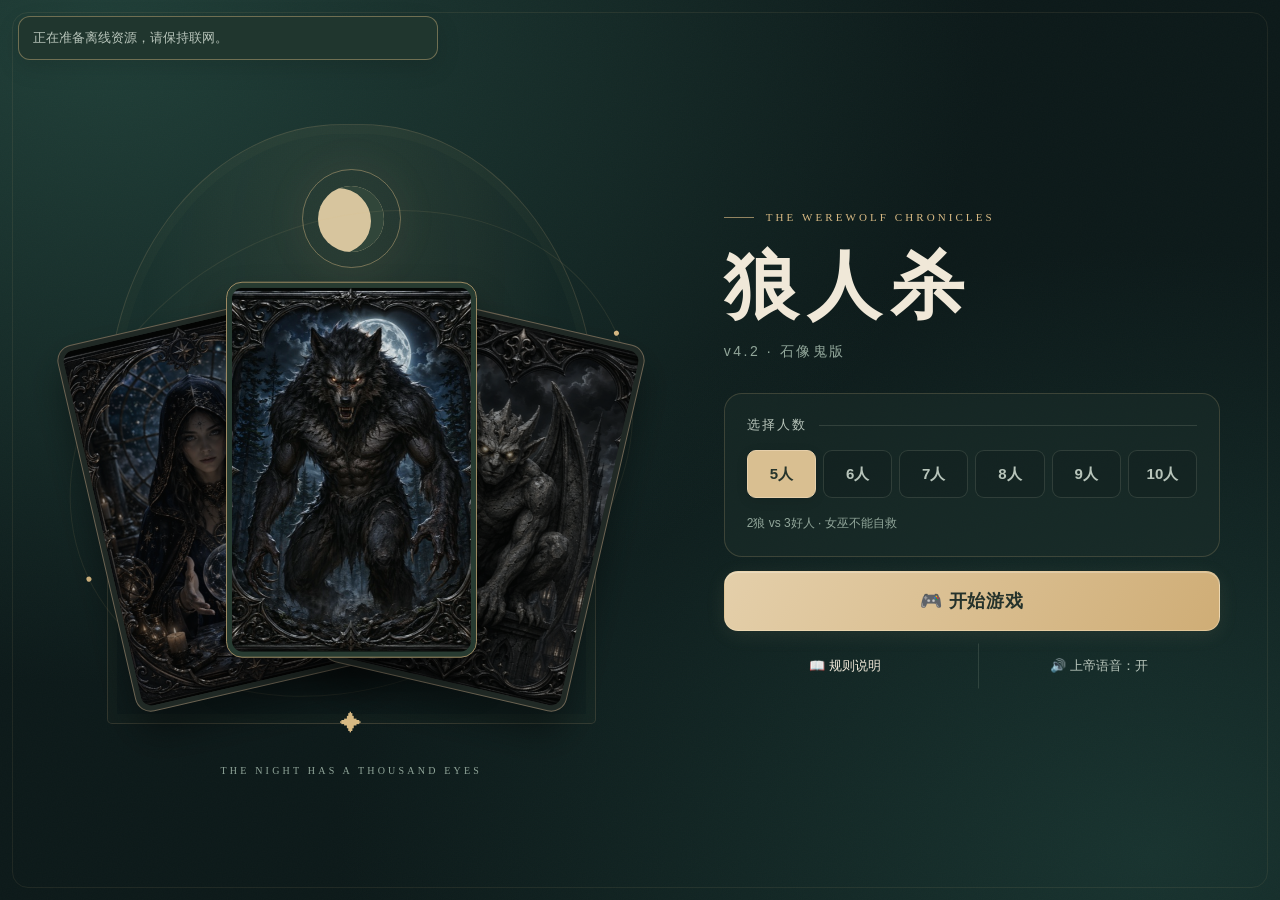
==== commit ebff56b6: "Publish the dawn announcement before the winner is revealed. Co-authored-by: Cursor <cursoragent@cur" ====
--- a/index.html
+++ b/index.html
@@ -948,12 +948,12 @@
     MIST: { id: 'MIST', name: '迷雾', emoji: '🌫️', type: 'wolf_balance', desc: '当晚所有人查验结果显示为随机角色' },
     // 特权卡池二
     DOUBLE_VOTE: { id: 'DOUBLE_VOTE', name: '双票权', emoji: '🗳️', type: 'good_balance', desc: '目标投票权变为2' },
-    IMMUNITY: { id: 'IMMUNITY', name: '免疫卡', emoji: '🛡️', type: 'good_balance', desc: '目标当晚免疫死亡' },
+    IMMUNITY: { id: 'IMMUNITY', name: '免疫卡', emoji: '🛡️', type: 'good_balance', desc: '只挡当晚的刀、毒和夜间猎枪，不挡白天放逐和白天枪击' },
     RESCUE: { id: 'RESCUE', name: '紧急救援', emoji: '💊', type: 'good_balance', desc: '女巫持有时，自己额外获得1瓶解药' },
     POISON: { id: 'POISON', name: '额外毒药', emoji: '🧪', type: 'good_balance', desc: '女巫持有时，自己额外获得1瓶毒药' },
     CRITICAL_HIT: { id: 'CRITICAL_HIT', name: '致命一击', emoji: '💥', type: 'good_balance', desc: '目标投票权乘3' },
     DECOY: { id: 'DECOY', name: '替身傀儡', emoji: '🎎', type: 'good_balance', desc: '仅夜间刀杀时转移到随机其他存活玩家；转移后仍受免疫、守护和解药保护，同时中毒不转移' },
-    MIND_READ: { id: 'MIND_READ', name: '心声聆听', emoji: '👂', type: 'good_balance', desc: '知道昨晚谁查验了你' },
+    MIND_READ: { id: 'MIND_READ', name: '心声聆听', emoji: '👂', type: 'good_balance', desc: '本夜被查验的人会得知是谁查验了自己' },
     // 特权卡池三
     REVEAL: { id: 'REVEAL', name: '真相揭露', emoji: '🔍', type: 'good_break', desc: '白天公开目标真实身份和阵营' },
     NINE_LIVES: { id: 'NINE_LIVES', name: '九命猫', emoji: '🐱', type: 'good_break', desc: '目标遭刀杀、毒杀、放逐或猎人枪击时50%概率免死，每名目标整局限尝试1次，无论成功失败都消耗' },
@@ -1044,7 +1044,7 @@
     'rules.opening.identity': '特权卡处理完成后，所有玩家依次私下翻牌查看身份，最后进入第一夜。',
     'rules.witch': '女巫用药：5人局不能自救；6人及以上可自救1次且不消耗解药。毒药可选择自己；同夜救毒按设置的房规执行。',
     'rules.guardian': '守卫守护：只挡刀杀，不挡毒药或猎人枪击；不能连续两晚守同一人，空守一晚后可以再守原目标。',
-    'rules.mindRead': '心声聆听的目标私下查看当夜查验者信息，再统一结算夜间死亡。',
+    'rules.mindRead': '心声聆听：本夜被查验的人会得知是谁查验了自己，再统一结算夜间死亡。',
     'rules.voteTie': '按本局基础票权和特权效果计票；平票依房规随机放逐，或在平票者中重投一轮，仍平票再随机。',
     'rules.hunter': '出局者有30秒遗言，并私下确认出局操作；猎人选择开枪才公开行动，枪杀的玩家同样有遗言和出局操作。',
     'rules.win': '只在一方全员死亡后结算，不根据人数或技能估算提前结束。',
@@ -1148,9 +1148,10 @@
     'night.transition.rule2': '倒计时结束后，系统会自动进入白天。',
     'night.transition.skip': '跳过等待，进入白天',
     'night.timer.label': '本阶段倒计时',
-    'night.timer.note': '倒计时结束后自动进入下一阶段，也可以直接继续。',
+    'night.timer.note': '倒计时结束会停在本阶段，已选目标会保留。请点击确认，或点「直接继续」。',
     'night.timer.wait': '请按流程等待，本阶段固定保留，避免通过流程判断角色状态。',
     'night.timer.skip': '⏭️ 直接继续',
+    'night.role.handoff': '请把设备交给 {name}',
     'night.wolf.phase': '🌙 狼人行动',
     'night.wolf.prompt': '🐺 狼人请睁眼，私下讨论后选择杀人目标',
     'night.wolf.note': '🗿 石像鬼不参与普通狼人杀人',
@@ -1159,7 +1160,7 @@
     'night.wolf.confirm': '✓ 确认杀人',
     'night.gargoyleKill.phase': '🌙 石像鬼杀人',
     'night.gargoyleKill.title': '🗿 石像鬼行动',
-    'night.gargoyleKill.prompt': '{name} 获得杀人能力，请选择杀人目标',
+    'night.gargoyleKill.prompt': '石像鬼请依照规则操作',
     'night.gargoyleKill.target': '🗿 选择杀人目标：',
     'night.gargoyleKill.skip': '✦ 不杀人',
     'night.gargoyleKill.confirm': '✓ 确认',
@@ -1174,11 +1175,11 @@
     'night.gargoyleCheck.target': '🗿 选择查验目标：',
     'night.gargoyleCheck.confirm': '✓ 确认查验',
     'night.witch.phase': '🌙 女巫用药',
-    'night.witch.prompt': '✨ 请 {name}（女巫）睁眼',
+    'night.witch.prompt': '女巫请睁眼，烛火微明，请决定是否使用药水。',
     'night.witch.confirm': '✓ 确认 {name} 的行动',
     'night.witch.skip': '⏭️ 什么都不做',
     'night.guardian.phase': '🌙 守卫守护',
-    'night.guardian.prompt': '🛡️ 请 {name}（守卫）睁眼',
+    'night.guardian.prompt': '守卫请睁眼。愿长夜有光，请选择今晚守护的人。',
     'night.guardian.note': '选择今晚守护的玩家；不能连续两晚守同一人。',
     'night.guardian.confirm': '✓ 确认守护',
     'night.guardian.skip': '⏭️ 不守护',
@@ -1783,6 +1784,8 @@
 }
 
 let godVoiceAudio = null;
+let godVoicePlaybackToken = 0;
+let gameOpeningId = 0;
 
 const GOD_VOICE_FILES = {
     voiceOn: 'voiceOn',
@@ -1809,9 +1812,10 @@
 }
 
 function stopGodVoicePlayback() {
+    godVoicePlaybackToken += 1;
     if (godVoiceAudio) {
+        try { godVoiceAudio.onended = null; } catch (error) { /* 播放器已释放时忽略。 */ }
         try { godVoiceAudio.pause(); } catch (error) { /* 播放器已释放时忽略。 */ }
-        godVoiceAudio = null;
     }
     if (typeof window !== 'undefined' && window.speechSynthesis
         && typeof window.speechSynthesis.cancel === 'function') {
@@ -1819,28 +1823,91 @@
     }
 }
 
-function speakGodLine(key, data = {}) {
-    if (!godVoiceEnabled || typeof window === 'undefined') return;
+function ensureGodVoiceAudio() {
+    if (!godVoiceAudio) godVoiceAudio = new Audio();
+    return godVoiceAudio;
+}
+
+function recordedGodVoiceLine(key, data = {}) {
+    const template = DEFAULT_GAME_TEXT[`voice.${key}`];
+    if (typeof template !== 'string' || !template.trim()) return '';
+    return formatText(template.trim(), data);
+}
+
+function speakUtterance(line, finish) {
+    if (!line || typeof window === 'undefined' || !window.speechSynthesis
+        || typeof SpeechSynthesisUtterance === 'undefined') {
+        finish();
+        return;
+    }
+    try {
+        window.speechSynthesis.cancel();
+        const utterance = new SpeechSynthesisUtterance(line);
+        utterance.lang = 'zh-CN';
+        utterance.rate = 0.95;
+        utterance.pitch = 1;
+        utterance.onend = () => finish();
+        utterance.onerror = () => finish();
+        window.speechSynthesis.speak(utterance);
+    } catch (error) {
+        finish();
+    }
+}
+
+function speakGodLine(key, data = {}, onDone) {
+    const finishNow = () => { if (typeof onDone === 'function') onDone(); };
+    if (!godVoiceEnabled || typeof window === 'undefined') {
+        finishNow();
+        return;
+    }
     const file = godVoiceFile(key, data);
-    if (file && typeof Audio === 'function') {
-        stopGodVoicePlayback();
+    const canPlayAudio = Boolean(file) && typeof Audio === 'function';
+    const canSpeak = Boolean(window.speechSynthesis) && typeof SpeechSynthesisUtterance !== 'undefined';
+    if (!canPlayAudio && !canSpeak) {
+        finishNow();
+        return;
+    }
+    stopGodVoicePlayback();
+    const token = godVoicePlaybackToken;
+    let settled = false;
+    const finish = () => {
+        if (settled || token !== godVoicePlaybackToken) return;
+        settled = true;
+        if (typeof onDone === 'function') onDone();
+    };
+    if (canPlayAudio) {
         try {
-            const audio = new Audio(`audio/god/${file}.mp3`);
-            godVoiceAudio = audio;
-            const played = audio.play();
-            if (played && typeof played.catch === 'function') played.catch(() => {});
+            const audio = ensureGodVoiceAudio();
+            try { audio.pause(); } catch (error) { /* 同一播放器切句时忽略。 */ }
+            audio.onended = null;
+            audio.src = `audio/god/${file}.mp3`;
+            audio.onended = () => finish();
+            let played;
+            try {
+                played = audio.play();
+            } catch (error) {
+                audio.onended = null;
+                speakUtterance(recordedGodVoiceLine(key, data), finish);
+                return;
+            }
+            if (played && typeof played.catch === 'function') {
+                played.catch(() => {
+                    if (token !== godVoicePlaybackToken) return;
+                    try { audio.onended = null; } catch (error) { /* 播放器已释放时忽略。 */ }
+                    speakUtterance(recordedGodVoiceLine(key, data), finish);
+                });
+            }
             return;
-        } catch (error) { /* 录音打不开时改用系统朗读。 */ }
-    }
-    if (!window.speechSynthesis || typeof SpeechSynthesisUtterance === 'undefined') return;
-    const line = nextGodVoiceLine(key, data);
-    if (!line) return;
-    window.speechSynthesis.cancel();
-    const utterance = new SpeechSynthesisUtterance(line);
-    utterance.lang = 'zh-CN';
-    utterance.rate = 0.95;
-    utterance.pitch = 1;
-    window.speechSynthesis.speak(utterance);
+        } catch (error) {
+            speakUtterance(recordedGodVoiceLine(key, data), finish);
+            return;
+        }
+    }
+    if (!window.speechSynthesis || typeof SpeechSynthesisUtterance === 'undefined') {
+        finish();
+        return;
+    }
+    speakUtterance(nextGodVoiceLine(key, data), finish);
 }
 
 function clearLastWordsTimer() {
@@ -1925,7 +1992,7 @@
 
 function finishNightToDayTransition() {
     clearNightTransitionTimer();
-    startDayPhase();
+    beginNightHunterConfirmations();
 }
 
 function clearNightRoleTimer() {
@@ -2047,7 +2114,7 @@
     gameState.nightRoleTimerRemaining = restoredTimerSeconds('nightRoleTimerRemaining', seconds);
 
     renderNightRoleTimer();
-    if (gameState.nightRoleTimerRemaining <= 0 && nightRoleTimerHasPendingSelection()) {
+    if (gameState.nightRoleTimerRemaining <= 0) {
         holdNightRoleTimerForConfirm();
         return;
     }
@@ -2056,12 +2123,8 @@
         renderNightRoleTimer();
         if (gameState.nightRoleTimerRemaining > 0) saveGameSnapshot();
         if (gameState.nightRoleTimerRemaining <= 0) {
-            // 已经选了目标但还没点确认时不自动推进，避免动作被静默丢弃
-            if (nightRoleTimerHasPendingSelection()) {
-                holdNightRoleTimerForConfirm();
-                return;
-            }
-            finishNightRoleTimer();
+            // 到时只停表，保留已选目标；「直接继续」才放弃本动作。
+            holdNightRoleTimerForConfirm();
         }
     }, 1000);
 }
@@ -2082,7 +2145,7 @@
 }
 
 function holdNightRoleTimerForConfirm() {
-    // 停表等待确认：只停 interval，不清 nightRoleNextAction，"直接继续"按钮仍可用
+    // 停表等待确认：只停 interval，不清目标和 nightRoleNextAction，「直接继续」仍可用
     if (nightRoleTimerId) {
         clearInterval(nightRoleTimerId);
         nightRoleTimerId = null;
@@ -2091,7 +2154,7 @@
     const countdown = document.getElementById('night-role-countdown');
     if (countdown) countdown.textContent = 0;
     const note = document.getElementById('night-role-timer-note');
-    if (note) note.textContent = '已选择目标，等待点击确认（或直接继续放弃本动作）。';
+    if (note) note.textContent = '倒计时已结束，等待点击确认，或点「直接继续」。';
     saveGameSnapshot();
 }
 
@@ -2216,6 +2279,7 @@
         mindReadHandoff: () => showMindReadHandoff(),
         mindReadResult: () => showMindReadResult(),
         nightTransition: () => showNightToDayTransition(),
+        hunterNightHandoff: id => showNightHunterHandoff(id),
         dayOverview: () => renderDayOverview(),
         dayLastWords: () => showNextDayLastWords(),
         daySpeech: () => showNextDaySpeech(),
@@ -2992,6 +3056,13 @@
     }
 }
 
+function identityRoleDesc(player) {
+    if (player.roleKey === 'prophet' && getConfig(gameState.playerCount).prophetImmuneNights <= 0) {
+        return '好人阵营。每晚查验1名玩家，知道该玩家的具体角色。';
+    }
+    return player.role.desc;
+}
+
 function flipCard(index) {
     const player = gameState.players[index];
     const card = document.getElementById('flip-card');
@@ -3012,7 +3083,7 @@
         inner.innerHTML = `
             ${roleImageHtml(player, 'role-image-big')}
             <div class="role-name-big">${player.role.name}</div>
-            <div class="role-desc-text">${player.role.desc}</div>
+            <div class="role-desc-text">${identityRoleDesc(player)}</div>
         `;
         card.classList.add('flipped');
         const continueBtn = document.getElementById('role-continue-btn');
@@ -3035,8 +3106,11 @@
     gameState.phase = PHASE.NIGHT;
     gameState.dayNumber = 1;
     acquireWakeLock();
-    speakGodLine('gameStart');
-    startNightPhase();
+    const openingId = ++gameOpeningId;
+    speakGodLine('gameStart', {}, () => {
+        if (openingId !== gameOpeningId || gameState.winner || gameState.phase !== PHASE.NIGHT) return;
+        startNightPhase();
+    });
 }
 
 // ---- Wake Lock：游戏期间防止设备自动锁屏 ----
@@ -3065,6 +3139,7 @@
 // =====================================================
 
 function startNightPhase() {
+    clearNightTransitionTimer();
     clearNightRoleTimer();
     gameState.phase = PHASE.NIGHT;
     gameState.deathsTonight = new Set();
@@ -3136,11 +3211,11 @@
         } else if (card.id === 'IMMUNITY' && target && target.alive) {
             target.immuneTonight = true;
             holder.cardUsed = true;
-            log(`🛡️ 免疫卡生效：${target.name} 今晚免疫死亡`, 'good');
+            log(`🛡️ 免疫卡生效：${target.name} 只挡当晚的刀、毒和夜间猎枪，不挡白天放逐和白天枪击`, 'good');
         } else if (card.id === 'MIST') {
             log(`🌫️ 迷雾生效：今晚所有查验结果随机`, 'info');
         } else if (card.id === 'MIND_READ' && target && target.alive) {
-            log(`👂 心声聆听待命：若 ${target.name} 今晚被查验，主持私下告知查验者`, 'good');
+            log(`👂 心声聆听待命：若 ${target.name} 今晚被查验，${target.name} 会得知是谁查验了自己`, 'good');
         }
     });
 }
@@ -3151,8 +3226,8 @@
 
     const aliveWerewolves = getAlivePlayers().filter(p => p.roleKey === 'werewolf');
     if (aliveWerewolves.length === 0) {
+        // 只改内部状态。主持日志不能宣读觉醒或杀人能力。
         gargoyle.gargoyleAwakened = true;
-        log(`🗿 ${gargoyle.name} (石像鬼) 觉醒！获得杀人能力`, 'wolf');
     }
 }
 
@@ -3540,7 +3615,8 @@
             infoHtml: `
                 <div class="alert-box">
                     <div class="title">${text('night.gargoyleKill.title')}</div>
-                    <div class="text">${text('night.gargoyleKill.prompt', { name: gargoyle.name })}</div>
+                    <div class="text">${text('night.gargoyleKill.prompt')}</div>
+                    <div>${text('night.role.handoff', { name: gargoyle.name })}</div>
                 </div>
             `,
             timerHtml: nightRoleTimerHtml(),
@@ -3893,7 +3969,7 @@
     if (!witch.alive || witch.skillSealed) {
         showNightRoleWait({
             phaseTitle: text('night.witch.phase'),
-            prompt: '✨ 女巫请睁眼',
+            prompt: text('night.witch.prompt'),
             nextAction: 'afterWitch',
             voiceKey: 'witchAction'
         });
@@ -3943,7 +4019,8 @@
             infoHtml: `
                 ${deathInfo}
                 <div class="info-box">
-                    <div>${text('night.witch.prompt', { name: witch.name })}</div>
+                    <div>${text('night.witch.prompt')}</div>
+                    <div>${text('night.role.handoff', { name: witch.name })}</div>
                     <div>自救：${!cfg.witchCanSelfSave ? text('night.witch.selfUnavailable') : (witch.selfSaveUsed ? '已用' : '可用')} | 解药：${witch.maxCure - witch.cureUsed} | 毒药：${witch.maxPoison - witch.poisonUsed}</div>
                     ${!cfg.witchCanSelfSave ? '<div style="color:var(--accent-red)">⚠️ 5人局不能自救</div>' : '<div style="color:var(--accent-green)">💊 自救不消耗解药</div>'}
                     ${actionSummary.length > 0 ? `<div style="margin-top:8px;color:var(--accent-yellow);">当前选择：${actionSummary.join('；')}</div>` : ''}
@@ -4057,7 +4134,7 @@
         if (hasGuardian) {
             showNightRoleWait({
                 phaseTitle: text('night.guardian.phase'),
-                prompt: '🛡️ 守卫请睁眼',
+                prompt: text('night.guardian.prompt'),
                 nextAction: 'afterGuardian',
                 voiceKey: 'guardianAction'
             });
@@ -4077,7 +4154,8 @@
             phaseText: text('night.guardian.phase'),
             infoHtml: `
                 <div class="info-box">
-                    <div>${text('night.guardian.prompt', { name: guardian.name })}</div>
+                    <div>${text('night.guardian.prompt')}</div>
+                    <div>${text('night.role.handoff', { name: guardian.name })}</div>
                     <div>${text('night.guardian.note')}</div>
                     ${guardian.guardedId !== null ? `<div>上一晚守护：${getPlayerById(guardian.guardedId)?.name || '无'}</div>` : ''}
                 </div>
@@ -4141,7 +4219,7 @@
     const player = getPlayerById(pid);
     if (player.immuneTonight) {
         delete causes[pid];
-        log(`🛡️ ${player.name} 免疫夜间死亡`, 'good');
+        log(`🛡️ ${player.name} 挡住了当晚的刀和毒`, 'good');
         return;
     }
     // 每个新刀口（含替身转移）都重新检查保护；守护和解药不能挡毒。
@@ -4207,18 +4285,36 @@
     });
 
     expireNightOnlyCards();
-
-    // 检查夜间死亡的猎人是否可以开枪（被毒不能开枪）
-    gameState.hunterQueue = Array.from(gameState.deathsTonight)
-        .map(id => getPlayerById(id))
-        .filter(p => p.roleKey === 'hunter' && p.canShoot && gameState.deathCauses[p.id] && !gameState.deathCauses[p.id].includes('poison'));
-
-    if (gameState.hunterQueue.length > 0) {
-        gameState.hunterQueueMode = 'night';
-        showNightHunterShoot(gameState.hunterQueue.shift().id);
-        return;
-    }
-
+    gameState.hunterQueue = [];
+    gameState.hunterQueueMode = 'night';
+    showNightToDayTransition();
+}
+
+function nightHunterCanShoot(player) {
+    if (!player || player.alive || player.roleKey !== 'hunter' || !player.canShoot) return false;
+    const cause = gameState.deathCauses ? gameState.deathCauses[player.id] : '';
+    return Boolean(cause) && !String(cause).includes('poison');
+}
+
+function beginNightHunterConfirmations() {
+    clearNightTransitionTimer();
+    gameState.hunterQueueMode = 'night';
+    gameState.hunterQueue = Array.from(gameState.deathsTonight || [])
+        .map(id => getPlayerById(Number(id)))
+        .filter(nightHunterCanShoot);
+    advanceNightHunterQueue();
+}
+
+function advanceNightHunterQueue() {
+    while (gameState.hunterQueue.length > 0) {
+        const next = gameState.hunterQueue.shift();
+        const hunterId = typeof next === 'number' ? next : next.id;
+        const hunter = getPlayerById(hunterId);
+        if (!nightHunterCanShoot(hunter)) continue;
+        if (!getAlivePlayers().some(player => player.id !== hunterId)) continue;
+        showNightHunterHandoff(hunterId);
+        return;
+    }
     startDayPhase();
 }
 
@@ -4291,6 +4387,8 @@
 }
 
 function startDaySpeechFlow() {
+    // 昨夜死亡或平安夜公告已经显示后，才允许进入胜负揭晓。
+    if (checkVictory()) return;
     clearDaySpeechTimer();
     gameState.phase = PHASE.DAY;
     gameState.dayLastWordsQueue = Array.from(gameState.deathsTonight)
@@ -4423,7 +4521,6 @@
     log(`======== 第${gameState.dayNumber}天 ========`, 'info');
     speakGodLine('dayStart');
 
-    if (checkVictory()) return;
     gameState.dayRevealId = null;
     gameState.dayRevealIds = [];
     applyRevealCardIfNeeded();
@@ -4940,34 +5037,54 @@
     startNightPhase();
 }
 
-// 夜间猎人开枪
+// 夜间猎人：公开页只交接设备，私下页才确认是否开枪。
+function showNightHunterHandoff(hunterId) {
+    gameState.hunterQueueMode = 'night';
+    const hunter = getPlayerById(hunterId);
+    const alive = getAlivePlayers().filter(player => player.id !== hunterId);
+    if (!hunter || hunter.alive || !hunter.canShoot || alive.length === 0) {
+        afterNightHunterShoot();
+        return;
+    }
+    clearNightRoleTimer();
+    document.getElementById('game-phase-text').textContent = `第${gameState.dayNumber}夜 · 离场确认`;
+    document.getElementById('game-content').innerHTML = `
+        <div class="info-box" style="text-align:center;">
+            <div class="handoff-prompt">${text('night.role.handoff', { name: hunter.name })}</div>
+            <div>${text('hunter.handoff.note')}</div>
+        </div>`;
+    document.getElementById('game-bottom-bar').innerHTML = `
+        <button class="btn btn-primary btn-block" onclick="showNightHunterShoot(${hunterId})">${text('hunter.handoff.open')}</button>`;
+    setGameResumeView('hunterNightHandoff', hunterId);
+}
+
 function showNightHunterShoot(hunterId) {
     gameState.hunterQueueMode = 'night';
     const hunter = getPlayerById(hunterId);
     const alive = getAlivePlayers().filter(p => p.id !== hunterId);
 
-    if (alive.length === 0) {
+    if (!hunter || alive.length === 0) {
         afterNightHunterShoot();
         return;
     }
 
-    document.getElementById('game-phase-text').textContent = `第${gameState.dayNumber}夜 · 猎人开枪`;
+    document.getElementById('game-phase-text').textContent = `第${gameState.dayNumber}夜 · 私下确认`;
     document.getElementById('game-content').innerHTML = `
         ${targetActionLayoutHtml({
-            phaseText: '🔫 猎人开枪',
+            phaseText: text('hunter.private.shoot'),
             infoHtml: `
                 <div class="info-box">
-                    <div>${hunter.name} (猎人) 在夜间死亡</div>
-                    <div>选择要开枪带走的目标</div>
+                    <div>${text('hunter.private.title', { name: hunter.name })}</div>
+                    <div>${text('hunter.private.skill')}</div>
                 </div>
             `,
-            targetLabel: '选择开枪目标',
+            targetLabel: text('hunter.private.aim', { name: hunter.name }),
             wheelHtml: targetWheelHtml(alive, 'hunterShoot', '确认开枪', 'confirmNightHunterShoot', hunterId)
         })}
     `;
 
     document.getElementById('game-bottom-bar').innerHTML = `
-        <button class="btn btn-ghost btn-block" onclick="afterNightHunterShoot()">⏭️ 不开枪</button>
+        <button class="btn btn-ghost btn-block" onclick="afterNightHunterShoot()">${text('hunter.private.skip')}</button>
     `;
     setGameResumeView('hunterNight', hunterId);
 }
@@ -4983,7 +5100,12 @@
     hunter.canShoot = false;
     gameState.selectedTarget = null;
     log(`🔫 猎人 ${hunter.name} 向 ${target.name} 开枪`, 'info');
-    if (target.immuneTonight || tryNineLives(target)) {
+    if (target.immuneTonight) {
+        log(`🛡️ ${target.name} 的夜间免疫挡住了猎枪`, 'good');
+        afterNightHunterShoot();
+        return;
+    }
+    if (tryNineLives(target)) {
         afterNightHunterShoot();
         return;
     }
@@ -4991,20 +5113,15 @@
     gameState.deathsTonight.add(target.id);
     gameState.deathCauses[target.id] = 'hunter_shoot';
 
-    // 检查被带走的也是猎人
     if (target.roleKey === 'hunter' && target.canShoot) {
-        showNightHunterShoot(target.id);
+        showNightHunterHandoff(target.id);
     } else {
         afterNightHunterShoot();
     }
 }
 
 function afterNightHunterShoot() {
-    if (gameState.hunterQueue.length > 0) {
-        showNightHunterShoot(gameState.hunterQueue.shift().id);
-        return;
-    }
-    startDayPhase();
+    advanceNightHunterQueue();
 }
 
 // =====================================================
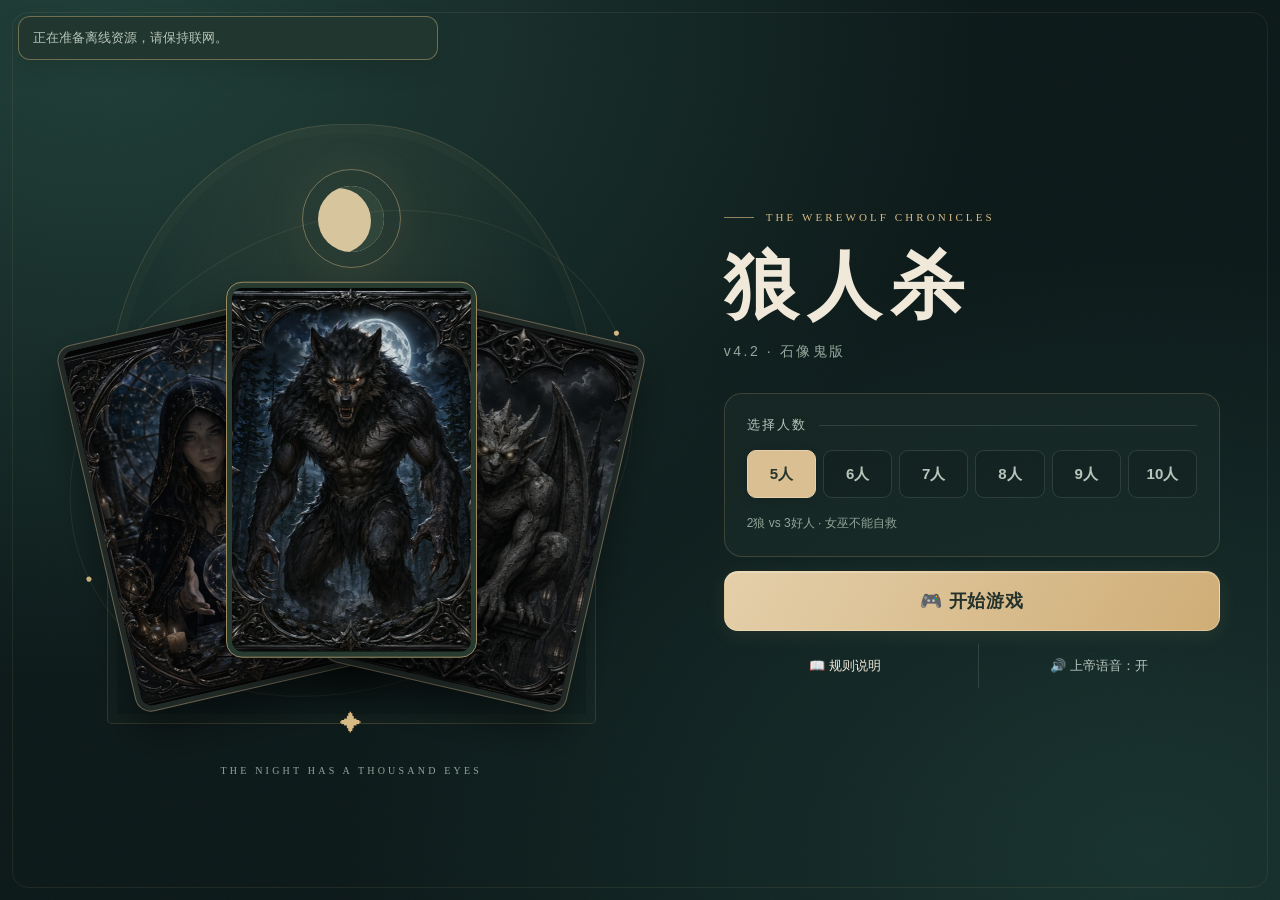
==== commit a3864a1b: "Rotate five night openings without announcing the night number." ====
--- a/index.html
+++ b/index.html
@@ -1086,11 +1086,11 @@
     'voice.gameStart.3': '月色入席，请诸位就座，准备迎接今夜的较量。',
     'voice.gameStart.4': '请诸位安坐，灯火之间，新的故事即将开场。',
     'voice.gameStart.5': '今夜相逢于此，请诸位就座，较量即将开始。',
-    'voice.nightStart': '第{day}夜，夜幕降临，请闭眼。',
-    'voice.nightStart.2': '第{day}夜，月色渐深，请闭眼。',
-    'voice.nightStart.3': '第{day}夜，长夜已至，请闭眼。',
-    'voice.nightStart.4': '第{day}夜，星光入夜，请闭眼。',
-    'voice.nightStart.5': '第{day}夜，四下渐静，请闭眼。',
+    'voice.nightStart': '夜幕降临，请闭眼。',
+    'voice.nightStart.2': '月色渐深，请闭眼。',
+    'voice.nightStart.3': '长夜已至，请闭眼。',
+    'voice.nightStart.4': '星光入夜，请闭眼。',
+    'voice.nightStart.5': '四下渐静，请闭眼。',
     'voice.prophetCheck': '预言家请睁眼，循着星光，查验一位玩家的身份。',
     'voice.prophetCheck.2': '预言家请睁眼，借一缕星光，查验一位玩家的身份。',
     'voice.prophetCheck.3': '预言家请睁眼，夜色掩着真相，请查验一位玩家的身份。',
@@ -1802,12 +1802,21 @@
     voteResult: 'voteResult'
 };
 
-function godVoiceFile(key, data = {}) {
-    if (key === 'nightStart') {
-        const day = Number(data.day);
-        if (Number.isInteger(day) && day >= 1 && day <= 10) return `nightStart_${day}`;
-        return '';
-    }
+const NIGHT_OPEN_LINES = [
+    '夜幕降临，请闭眼。',
+    '月色渐深，请闭眼。',
+    '长夜已至，请闭眼。',
+    '星光入夜，请闭眼。',
+    '四下渐静，请闭眼。'
+];
+
+function nightOpenFile(line) {
+    const index = NIGHT_OPEN_LINES.indexOf(line);
+    if (index < 0) return '';
+    return index === 0 ? 'nightOpen' : `nightOpen_${index + 1}`;
+}
+
+function godVoiceFile(key) {
     return GOD_VOICE_FILES[key] || '';
 }
 
@@ -1860,9 +1869,19 @@
         finishNow();
         return;
     }
-    const file = godVoiceFile(key, data);
-    const canPlayAudio = Boolean(file) && typeof Audio === 'function';
     const canSpeak = Boolean(window.speechSynthesis) && typeof SpeechSynthesisUtterance !== 'undefined';
+    const canTryAudio = typeof Audio === 'function';
+    let file = godVoiceFile(key);
+    let chosenLine = '';
+    if (key === 'nightStart') {
+        if (!canTryAudio && !canSpeak) {
+            finishNow();
+            return;
+        }
+        chosenLine = nextGodVoiceLine(key, data);
+        file = nightOpenFile(chosenLine);
+    }
+    const canPlayAudio = Boolean(file) && canTryAudio;
     if (!canPlayAudio && !canSpeak) {
         finishNow();
         return;
@@ -1875,6 +1894,7 @@
         settled = true;
         if (typeof onDone === 'function') onDone();
     };
+    const fallbackLine = key === 'nightStart' ? chosenLine : recordedGodVoiceLine(key, data);
     if (canPlayAudio) {
         try {
             const audio = ensureGodVoiceAudio();
@@ -1887,27 +1907,27 @@
                 played = audio.play();
             } catch (error) {
                 audio.onended = null;
-                speakUtterance(recordedGodVoiceLine(key, data), finish);
+                speakUtterance(fallbackLine, finish);
                 return;
             }
             if (played && typeof played.catch === 'function') {
                 played.catch(() => {
                     if (token !== godVoicePlaybackToken) return;
                     try { audio.onended = null; } catch (error) { /* 播放器已释放时忽略。 */ }
-                    speakUtterance(recordedGodVoiceLine(key, data), finish);
+                    speakUtterance(fallbackLine, finish);
                 });
             }
             return;
         } catch (error) {
-            speakUtterance(recordedGodVoiceLine(key, data), finish);
+            speakUtterance(fallbackLine, finish);
             return;
         }
     }
-    if (!window.speechSynthesis || typeof SpeechSynthesisUtterance === 'undefined') {
+    if (!canSpeak) {
         finish();
         return;
     }
-    speakUtterance(nextGodVoiceLine(key, data), finish);
+    speakUtterance(key === 'nightStart' ? chosenLine : nextGodVoiceLine(key, data), finish);
 }
 
 function clearLastWordsTimer() {
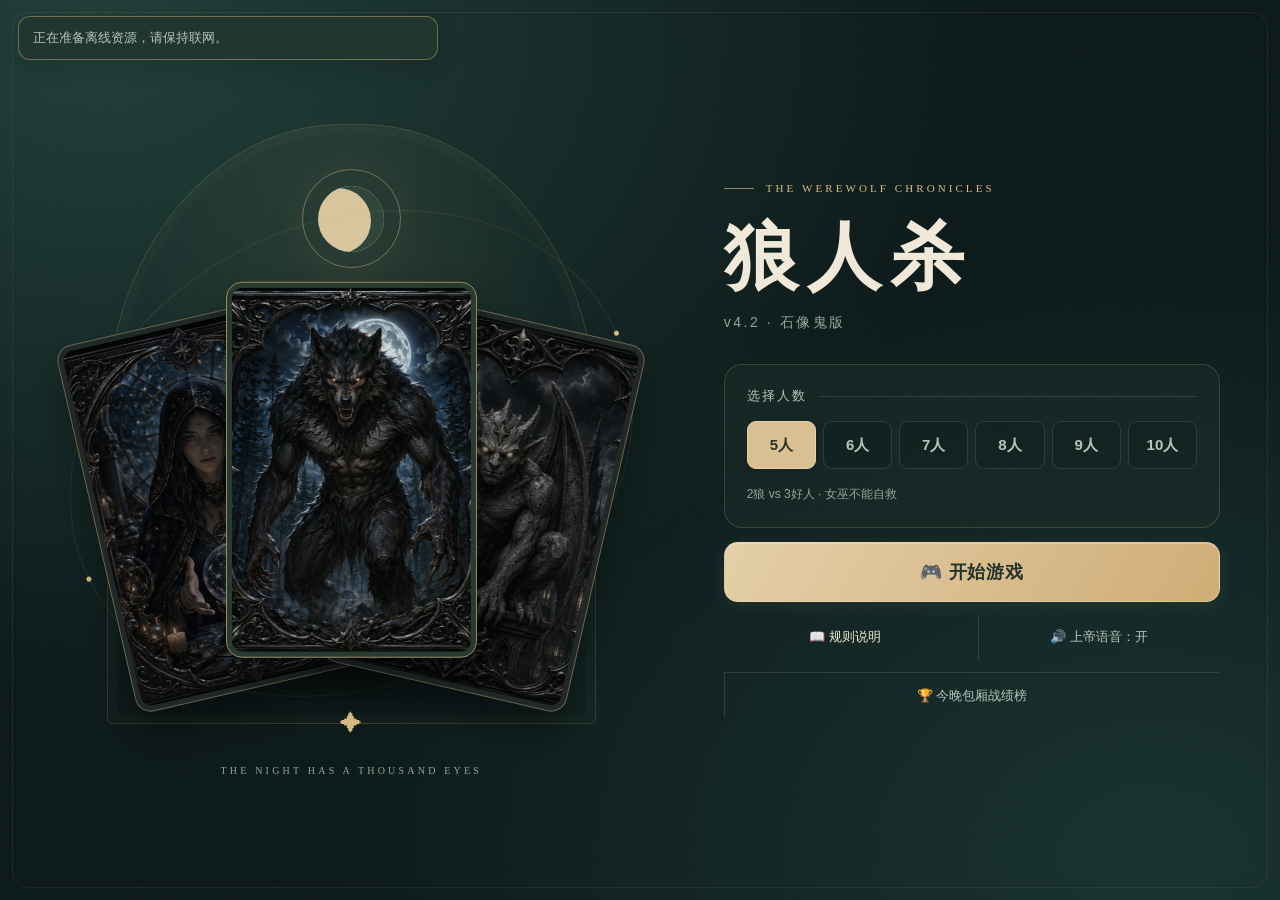
==== commit e8f70678: "feat: 对齐线上最新版并修复闭眼卡死漏洞与新增聚会刺激玩法 - 同步 gh-pages 线上 5-10 人局完整版、70 张角色原画、17 段真人主持语音与 PWA 离线缓存，清理废弃旧网页副本 " ====
--- a/index.html
+++ b/index.html
@@ -311,7 +311,7 @@
     position: absolute; left: 50%; top: 50%; z-index: 4;
     width: 190px; height: 190px; border-radius: 50%;
     display: flex; flex-direction: column; align-items: center; justify-content: center; text-align: center;
-    transform: translate(-50%, -50%) rotate(var(--wheel-rotation));
+    transform: translate(-50%, -50%);
     background: radial-gradient(circle at 40% 20%, #344d3e, #1a302a 75%);
     border: 1px solid rgba(215,185,131,0.6);
     box-shadow: 0 12px 30px rgba(0,0,0,0.25);
@@ -367,7 +367,22 @@
 }
 .target-action-layout { display: flex; flex-direction: column; gap: 14px; min-height: 0; }
 .target-action-side { display: flex; flex-direction: column; gap: 12px; min-width: 0; }
-.target-action-main { min-width: 0; display: flex; align-items: center; justify-content: center; overflow: hidden; }
+.target-action-main { min-width: 0; display: flex; flex-direction: column; align-items: center; justify-content: safe center; overflow: hidden; }
+.witch-potion-tabs { flex-shrink: 0; display: flex; gap: 8px; width: min(100%, 460px); margin: 0 auto 10px; }
+.witch-potion-tab {
+    flex: 1; padding: 10px 12px; border-radius: 14px;
+    border: 1px solid var(--border-color); background: rgba(28,47,42,0.55);
+    color: var(--text-secondary); font-size: 13px; font-weight: 700; cursor: pointer;
+    transition: var(--transition); text-align: center;
+}
+.witch-potion-tab.active {
+    border-color: var(--accent-gold); background: rgba(215,185,131,0.16); color: var(--accent-gold);
+}
+.witch-potion-tab:disabled { opacity: 0.45; cursor: not-allowed; }
+.target-wheel-shell[data-node-density="crowded"] .target-wheel-node { width: 92px; height: 92px; border-radius: 15px; }
+.target-wheel-shell[data-node-density="crowded"] .target-wheel-node .avatar { font-size: 26px; }
+.target-wheel-shell[data-node-density="crowded"] .target-wheel-node .name { max-width: 76px; overflow: hidden; text-overflow: ellipsis; white-space: nowrap; font-size: 12px; }
+.target-wheel-shell[data-node-density="crowded"] .target-wheel-node .num { min-width: 24px; height: 24px; font-size: 13px; top: -12px; }
 .target-action-side .info-box,
 .target-action-side .alert-box,
 .target-action-side .night-phase-timer { margin: 0; }
@@ -619,11 +634,23 @@
     .home-buttons { max-width: 100%; }
     .player-count-grid { gap: 5px; }
     .player-count-grid .btn { min-height: 43px; padding: 10px 0; font-size: 13px; }
-    .target-wheel-shell { --target-wheel-size: min(92vw, 420px); --target-wheel-radius: min(34vw, 150px); min-width: 0; min-height: 0; }
-    .target-wheel-node { width: 82px; height: 82px; border-radius: 18px; }
+    .target-wheel-shell { --target-wheel-size: min(88vw, 360px); --target-wheel-radius: min(32vw, 132px); min-width: 0; min-height: 0; }
+    .target-wheel-node { width: 76px; height: 76px; border-radius: 16px; }
     .target-wheel-node .avatar { font-size: 24px; }
     .target-wheel-node .name { max-width: 64px; overflow: hidden; text-overflow: ellipsis; white-space: nowrap; font-size: 12px; }
     .target-wheel-node .num { min-width: 24px; height: 24px; font-size: 14px; top: -14px; }
+    .target-wheel-shell[data-node-density="crowded"] {
+        --target-wheel-size: min(calc(100vw - 32px), 368px);
+        --target-wheel-radius: calc(var(--target-wheel-size) / 2 - 42px);
+    }
+    .target-wheel-shell[data-node-density="crowded"] .target-wheel-node { width: 52px; height: 52px; border-radius: 12px; }
+    .target-wheel-shell[data-node-density="crowded"] .target-wheel-node .avatar { font-size: 18px; }
+    .target-wheel-shell[data-node-density="crowded"] .target-wheel-node .name { max-width: 44px; font-size: 10px; margin-top: 3px; }
+    .target-wheel-shell[data-node-density="crowded"] .target-wheel-node .num { min-width: 20px; height: 20px; font-size: 11px; top: -10px; }
+    .target-action-side { gap: 8px; }
+    .target-action-side .info-box, .target-action-side .alert-box { padding: 10px 12px; font-size: 13px; }
+    .target-action-side .night-phase-timer { padding: 8px 10px; }
+    .target-action-side .night-phase-timer .count { font-size: 24px; margin: 2px 0; }
     .target-wheel-center { width: 132px; height: 132px; }
     .target-wheel-selected-name { font-size: 18px; }
     .target-wheel-confirm { padding: 8px 12px; font-size: 12px; }
@@ -666,22 +693,33 @@
     #screen-game .bottom-bar { padding-top: 8px; padding-bottom: max(12px, env(safe-area-inset-bottom)); }
     .target-action-layout { height: 100%; min-height: 0; display: grid; grid-template-columns: var(--ipad-side-width) minmax(0, 1fr); align-items: center; gap: 24px; }
     .target-action-side { max-height: 100%; overflow-y: auto; padding-right: 2px; }
-    .target-action-main { height: 100%; }
+    .target-action-main { height: 100%; min-height: 0; justify-content: safe center; }
     .target-action-layout .info-box { padding: 14px 16px; font-size: 14px; line-height: 1.58; }
     .target-action-layout .alert-box { padding: 14px 16px; }
     .target-action-layout .night-phase-timer { padding: 14px; }
     .target-action-layout .night-phase-timer .count { font-size: 42px; }
-    .target-action-layout .target-wheel-area { width: 100%; height: 100%; align-items: center; }
+    .target-action-layout .target-wheel-area { width: 100%; height: auto; flex: 1 1 0; min-height: 0; container-type: size; align-items: center; }
     .target-action-layout .target-wheel-shell {
-        --target-wheel-size: min(76vh, calc(100vw - 470px), 748px);
-        --target-wheel-radius: calc(var(--target-wheel-size) / 2 - 82px);
+        --target-wheel-size: min(100cqmin, 748px);
+        --target-wheel-radius: calc(var(--target-wheel-size) / 2 - clamp(58px, calc(var(--target-wheel-size) * 0.13), 82px));
         min-width: 0;
         min-height: 0;
     }
-    .target-action-layout .target-wheel-node { width: 132px; height: 132px; }
+    .target-action-layout .target-wheel-node {
+        width: clamp(92px, calc(var(--target-wheel-size) * 0.21), 132px);
+        height: clamp(92px, calc(var(--target-wheel-size) * 0.21), 132px);
+    }
+    .target-action-layout .target-wheel-shell[data-node-density="crowded"] .target-wheel-node {
+        width: clamp(72px, calc(var(--target-wheel-size) * 0.152), 94px);
+        height: clamp(72px, calc(var(--target-wheel-size) * 0.152), 94px);
+    }
     .target-action-layout .target-wheel-node .name { font-size: 16px; }
-    .target-action-layout .target-wheel-center { width: 184px; height: 184px; }
-    .target-action-layout .target-wheel-selected-name { font-size: 26px; }
+    .target-action-layout .target-wheel-shell[data-node-density="crowded"] .target-wheel-node .name { font-size: 13px; max-width: 82px; }
+    .target-action-layout .target-wheel-center {
+        width: clamp(144px, calc(var(--target-wheel-size) * 0.31), 184px);
+        height: clamp(144px, calc(var(--target-wheel-size) * 0.31), 184px);
+    }
+    .target-action-layout .target-wheel-selected-name { font-size: clamp(20px, calc(var(--target-wheel-size) * 0.042), 26px); }
 }
 @media (max-width: 1023px) and (orientation: landscape) {
     .target-wheel-shell {
@@ -778,6 +816,7 @@
     *, *::before, *::after { animation: none !important; transition: none !important; scroll-behavior: auto !important; }
 }
 </style>
+<link rel="stylesheet" href="./css/spicy-immersive.css">
 </head>
 <body>
 <div id="app-root">
@@ -818,6 +857,7 @@
                 <button class="btn btn-primary btn-lg" onclick="openSetupScreen()">🎮 开始游戏</button>
                 <button class="btn btn-secondary" onclick="showRules()">📖 规则说明</button>
                 <button class="btn btn-ghost" id="god-voice-toggle" onclick="toggleGodVoice()">🔊 上帝语音：开</button>
+                <button class="btn btn-ghost" style="grid-column:1 / -1;border-top:1px solid var(--border-color);border-radius:0;padding-top:12px;" onclick="showPartyLeaderboardModal()">🏆 今晚包厢战绩榜</button>
             </div>
             </div>
         </div>
@@ -833,29 +873,47 @@
         <div class="content">
             <div class="setup-layout">
                 <div class="setup-column">
-                    <div class="card-title">玩家名称</div>
+                    <div class="card-title">玩家名称与性别（点击头像切换男女）</div>
                     <div id="name-inputs"></div>
                 </div>
                 <div class="setup-column">
-                    <div class="card-title">本局配置预览</div>
+                    <div class="card-title">本局车速（尺度上限与局内自动升温）</div>
+                    <div class="spicy-seg-group">
+                        <button type="button" class="spicy-seg-btn" id="spice-tier-mild" onclick="setSpiceTier('mild')">微醺破冰<span class="spicy-seg-sub">喂酒·耳语·轻蹭</span></button>
+                        <button type="button" class="spicy-seg-btn active" id="spice-tier-flirty" onclick="setSpiceTier('flirty')">热辣调情<span class="spicy-seg-sub">坐腿·磨蹭·褪外衣</span></button>
+                        <button type="button" class="spicy-seg-btn" id="spice-tier-wild" onclick="setSpiceTier('wild')">深夜失控<span class="spicy-seg-sub">熟人私密局全开</span></button>
+                    </div>
+                    <div class="card-title" style="margin-top:12px;">特权卡发放对象</div>
+                    <div class="spicy-seg-group">
+                        <button type="button" class="spicy-seg-btn active" id="deal-mode-female_only" onclick="setCardDealMode('female_only')">仅女生领卡<span class="spicy-seg-sub">女头像各1张</span></button>
+                        <button type="button" class="spicy-seg-btn" id="deal-mode-random_half" onclick="setCardDealMode('random_half')">随机半数<span class="spicy-seg-sub">不限男女抽半数</span></button>
+                        <button type="button" class="spicy-seg-btn" id="deal-mode-all" onclick="setCardDealMode('all')">全员人手一张<span class="spicy-seg-sub">全桌大乱斗</span></button>
+                    </div>
+                    <div class="card-title" style="margin-top:12px;">聚会气氛与房规（点击切换）</div>
+                    <div class="info-box">
+                        <button class="btn btn-ghost btn-block btn-sm" id="no-props-toggle" onclick="toggleNoPropsMode()">无道具模式（自动替换冰块/眼罩/鞭子）：关闭</button>
+                        <button class="btn btn-ghost btn-block btn-sm" style="margin-top:8px;" id="blind-flirt-toggle" onclick="toggleBlindFlirtRule()">黎明15秒暗夜邻座盲撩：开启</button>
+                        <button class="btn btn-ghost btn-block btn-sm" style="margin-top:8px;" id="night-stealth-toggle" onclick="toggleNightStealthPref()">暗夜纯黑防照脸护眼罩：开启</button>
+                        <button class="btn btn-ghost btn-block btn-sm" style="margin-top:8px;" id="ambience-sound-toggle" onclick="toggleAmbienceSound()">夜间篝火心跳背景音：开启</button>
+                        <button class="btn btn-secondary btn-block btn-sm" style="margin-top:8px;" onclick="playSoundCheckBell()">敲钟试音（请关闭手机侧边静音键）</button>
+                        <button class="btn btn-ghost btn-block btn-sm" style="margin-top:8px;" id="tie-rule-toggle" onclick="toggleTieRule()">⚖️ 平票处理：随机处决</button>
+                        <button class="btn btn-ghost btn-block btn-sm" style="margin-top:8px;" id="witch-rule-toggle" onclick="toggleWitchRule()">🧪 女巫同夜救+毒：允许</button>
+                    </div>
+                    <div class="card-title" style="margin-top:14px;">本局配置预览</div>
                     <div class="config-preview" id="config-preview"></div>
                     <div class="info-box" id="config-info"></div>
-                    <div class="card-title" style="margin-top:14px;">房规（点击切换）</div>
-                    <div class="info-box">
-                        <button class="btn btn-ghost btn-block" id="tie-rule-toggle" onclick="toggleTieRule()">⚖️ 平票处理：随机处决</button>
-                        <button class="btn btn-ghost btn-block" style="margin-top:8px;" id="witch-rule-toggle" onclick="toggleWitchRule()">🧪 女巫同夜救+毒：允许</button>
-                    </div>
                 </div>
             </div>
         </div>
         <div class="bottom-bar">
-            <button class="btn btn-primary btn-block btn-lg" onclick="setupGame()">✨ 分配角色</button>
+            <button class="btn btn-primary btn-block btn-lg" onclick="handleSetupStartClick()">✨ 分配角色（一圈看底牌+押特权）</button>
         </div>
     </div>
 
     <!-- 特权卡处理 -->
     <div id="screen-privilege" class="screen">
         <div class="header">
+            <button class="header-back" onclick="confirmReturnToSetup()">←</button>
             <div class="header-title">✦ 特权卡处理</div>
             <div style="width:40px"></div>
         </div>
@@ -870,6 +928,7 @@
     <!-- 角色分配 -->
     <div id="screen-role" class="screen">
         <div class="header">
+            <button class="header-back" onclick="confirmReturnToSetup()">←</button>
             <div class="header-title">角色分配</div>
             <div style="width:40px"></div>
         </div>
@@ -917,6 +976,12 @@
 
 </div>
 
+<script src="./js/audio-fx.js"></script>
+<script src="./js/spicy-prompts.js"></script>
+<script src="./js/action-widgets.js"></script>
+<script src="./js/opening-bluff.js"></script>
+<script src="./js/exile-dawn-spicy.js"></script>
+<script src="./js/party-awards.js"></script>
 <script>
 
 // =====================================================
@@ -935,29 +1000,29 @@
     GARGOYLE: { key: 'gargoyle', name: '石像鬼', emoji: '🗿', imagePrefix: 'gargoyle', alignment: ALIGNMENT.WOLF, desc: '狼人阵营。每晚查验1名玩家的具体角色，不参与普通狼人杀人；普通狼人全部死亡后觉醒并获得夜间杀人能力。' }
 };
 
-const PHASE = { SETUP: 'setup', NIGHT: 'night', DAY: 'day', VOTE: 'vote', END: 'end' };
+const PHASE = { SETUP: 'setup', PRIVILEGE: 'privilege', ROLE: 'role', NIGHT: 'night', DAY: 'day', VOTE: 'vote', END: 'end' };
 
 // 特权卡定义
 const PRIVILEGE_CARDS = {
     // 特权卡池一
-    SILENCE_SEAL: { id: 'SILENCE_SEAL', name: '沉默之印', emoji: '🤐', type: 'wolf_balance', desc: '白天目标不能投票' },
-    HALF_VOTE: { id: 'HALF_VOTE', name: '半票权', emoji: '⚖️', type: 'wolf_balance', desc: '白天目标投票权变为0.5' },
-    NO_SKILL: { id: 'NO_SKILL', name: '技能封印', emoji: '🔒', type: 'wolf_balance', desc: '当晚无法使用技能' },
-    DISRUPTOR: { id: 'DISRUPTOR', name: '搅局者', emoji: '🌀', type: 'wolf_balance', desc: '投票目标额外+2票（不公开）' },
-    FRAME_UP: { id: 'FRAME_UP', name: '嫁祸', emoji: '🎭', type: 'wolf_balance', desc: '当晚查验目标时显示为"普通村民"' },
-    MIST: { id: 'MIST', name: '迷雾', emoji: '🌫️', type: 'wolf_balance', desc: '当晚所有人查验结果显示为随机角色' },
+    SILENCE_SEAL: { id: 'SILENCE_SEAL', name: '沉默之印', emoji: '🤐', type: 'wolf_balance', desc: '第1个白天目标不能投票' },
+    HALF_VOTE: { id: 'HALF_VOTE', name: '半票权', emoji: '⚖️', type: 'wolf_balance', desc: '第1个白天目标投票权变为0.5' },
+    NO_SKILL: { id: 'NO_SKILL', name: '技能封印', emoji: '🔒', type: 'wolf_balance', desc: '第1夜目标无法使用夜间技能（含夜间猎枪）' },
+    DISRUPTOR: { id: 'DISRUPTOR', name: '搅局者', emoji: '🌀', type: 'wolf_balance', desc: '首次投票当天目标额外+2票（不公开）' },
+    FRAME_UP: { id: 'FRAME_UP', name: '嫁祸', emoji: '🎭', type: 'wolf_balance', desc: '第1夜查验目标时伪装为本局好人身份（有村民局显示为村民）' },
+    MIST: { id: 'MIST', name: '迷雾', emoji: '🌫️', type: 'wolf_balance', desc: '第1夜所有人查验结果显示为本局随机角色' },
     // 特权卡池二
-    DOUBLE_VOTE: { id: 'DOUBLE_VOTE', name: '双票权', emoji: '🗳️', type: 'good_balance', desc: '目标投票权变为2' },
-    IMMUNITY: { id: 'IMMUNITY', name: '免疫卡', emoji: '🛡️', type: 'good_balance', desc: '只挡当晚的刀、毒和夜间猎枪，不挡白天放逐和白天枪击' },
+    DOUBLE_VOTE: { id: 'DOUBLE_VOTE', name: '双票权', emoji: '🗳️', type: 'good_balance', desc: '第1个白天目标投票权+1（狼人变2票，好人+1票）' },
+    IMMUNITY: { id: 'IMMUNITY', name: '免疫卡', emoji: '🛡️', type: 'good_balance', desc: '只挡第1夜的刀、毒和夜间猎枪，不挡白天放逐和白天枪击' },
     RESCUE: { id: 'RESCUE', name: '紧急救援', emoji: '💊', type: 'good_balance', desc: '女巫持有时，自己额外获得1瓶解药' },
     POISON: { id: 'POISON', name: '额外毒药', emoji: '🧪', type: 'good_balance', desc: '女巫持有时，自己额外获得1瓶毒药' },
-    CRITICAL_HIT: { id: 'CRITICAL_HIT', name: '致命一击', emoji: '💥', type: 'good_balance', desc: '目标投票权乘3' },
+    CRITICAL_HIT: { id: 'CRITICAL_HIT', name: '致命一击', emoji: '💥', type: 'good_balance', desc: '第1个白天目标投票权乘3' },
     DECOY: { id: 'DECOY', name: '替身傀儡', emoji: '🎎', type: 'good_balance', desc: '仅夜间刀杀时转移到随机其他存活玩家；转移后仍受免疫、守护和解药保护，同时中毒不转移' },
-    MIND_READ: { id: 'MIND_READ', name: '心声聆听', emoji: '👂', type: 'good_balance', desc: '本夜被查验的人会得知是谁查验了自己' },
+    MIND_READ: { id: 'MIND_READ', name: '心声聆听', emoji: '👂', type: 'good_balance', desc: '第1夜目标若被查验，天亮后本人可私下得知是谁查验了自己' },
     // 特权卡池三
-    REVEAL: { id: 'REVEAL', name: '真相揭露', emoji: '🔍', type: 'good_break', desc: '白天公开目标真实身份和阵营' },
+    REVEAL: { id: 'REVEAL', name: '真相揭露', emoji: '🔍', type: 'good_break', desc: '第1个白天公开目标真实身份和阵营' },
     NINE_LIVES: { id: 'NINE_LIVES', name: '九命猫', emoji: '🐱', type: 'good_break', desc: '目标遭刀杀、毒杀、放逐或猎人枪击时50%概率免死，每名目标整局限尝试1次，无论成功失败都消耗' },
-    JUDGMENT: { id: 'JUDGMENT', name: '审判日', emoji: '⚡', type: 'good_break', desc: '目标白天投票权变为3' }
+    JUDGMENT: { id: 'JUDGMENT', name: '审判日', emoji: '⚡', type: 'good_break', desc: '第1个白天目标投票权+2（狼人变3票，好人+2票）' }
 };
 
 // 动态配置
@@ -1040,18 +1105,18 @@
     "hunter.private.done": "完成离场",
     "hunter.private.aim": "{name}：请选择猎枪目标",
     'rules.voteBase': '基础票权：好人 {good} 票，狼人阵营 1 票；特权卡可改变票权。',
-    'rules.opening.privateCard': '先处理特权卡：持卡人私下查看卡牌并选择激活目标或放弃，此时尚未查看身份。',
-    'rules.opening.identity': '特权卡处理完成后，所有玩家依次私下翻牌查看身份，最后进入第一夜。',
+    'rules.opening.privateCard': '全桌一圈传机按住同时查看本人身份与暗置特权卡，持卡人当场私下选择真激活（首轮生效）、虚晃一枪空城计（首轮演公开动作、真卡藏至第2轮生效）或低调放弃。',
+    'rules.opening.identity': '一圈看牌完成后，选择激活或空城计的玩家依次公开抽动作确认（翻开动作后反悔作废须自罚1杯酒），随后进入第一夜。',
     'rules.witch': '女巫用药：5人局不能自救；6人及以上可自救1次且不消耗解药。毒药可选择自己；同夜救毒按设置的房规执行。',
     'rules.guardian': '守卫守护：只挡刀杀，不挡毒药或猎人枪击；不能连续两晚守同一人，空守一晚后可以再守原目标。',
-    'rules.mindRead': '心声聆听：本夜被查验的人会得知是谁查验了自己，再统一结算夜间死亡。',
+    'rules.mindRead': '心声聆听：第一夜若目标被查验，天亮后目标本人可私下查看是谁查验了自己（不公开查验者角色）。',
     'rules.voteTie': '按本局基础票权和特权效果计票；平票依房规随机放逐，或在平票者中重投一轮，仍平票再随机。',
     'rules.hunter': '出局者有30秒遗言，并私下确认出局操作；猎人选择开枪才公开行动，枪杀的玩家同样有遗言和出局操作。',
     'rules.win': '只在一方全员死亡后结算，不根据人数或技能估算提前结束。',
     'rules.simultaneousWin': '双方在同一轮死亡结算后全部死亡时，判好人胜。',
     'rules.cardTargets': '需要目标的卡可选择任一存活玩家；迷雾作用全场，搅局者作用持卡人，额外药品只发给女巫并增加她自己的药。',
-    'rules.cardTiming': '特权卡可重复抽到。确认激活后，额外药品立即增加；夜间卡在第一夜生效，投票卡和真相揭露在第一个白天生效。替身和九命猫等待符合条件的死亡触发。',
-    'rules.voteStack': '票权叠加：半票权优先设为0.5；否则双票权和审判日取较高设定值；再乘每张致命一击的3倍。相同设值卡不重复加算，座次不影响结果。',
+    'rules.cardTiming': '特权卡可重复抽到。真激活在首轮（第1夜/第1天）生效；若选空城计假激活，额外药品、单轮卡与持久触发卡均潜伏至第2轮起生效。',
+    'rules.voteStack': '票权叠加：半票权优先设为0.5；否则双票权（基础票权+1）和审判日（基础票权+2）取较高值；再乘每张致命一击的3倍。相同设值卡不重复加算，座次不影响结果。',
     'rules.silence': '沉默之印只禁止投票，不禁止白天发言。搅局者首次参与投票的当天额外加2票，同次放逐的平票重投保留加票，次日失效。',
     'rules.protection': '夜间免疫可挡刀杀、毒药和夜间猎人枪击；白天放逐、白天枪击不受夜间免疫保护。',
     'rules.reveal': '同一白天所有真相揭露一起生效；同一目标只展示一次身份。',
@@ -1274,9 +1339,13 @@
     'privilege.action.22': '在座位上扭腰，30秒。',
     'privilege.action.23': '弯腰，让指定玩家看到臀部，10秒。',
     'privilege.action.24': '用服务的语气对一名玩家说：「先生，请问需要特殊服务吗？」',
+    'privilege.action.25': '端起酒杯喂指定玩家喝一口，盯着对方眼睛说「今晚听我的」。',
+    'privilege.action.26': '凑到指定玩家耳边极轻地吹一口气，用气音说一句暧昧悄悄话。',
+    'privilege.action.27': '站到指定玩家身后，双手搭在对方肩膀慢慢往下滑到腰侧，15秒。',
+    'privilege.action.28': '和指定玩家大腿贴大腿紧挨着坐，十指相扣对视30秒不准笑场。',
     'exile.punishment.title': '出局惩罚',
-    'exile.punishment.note': '被投票出局的人做这一条。本人可以跳过，然后发表遗言。夜里死亡不抽。',
-    'exile.punishment.skip': '本人跳过，进入遗言',
+    'exile.punishment.note': '被投票出局的人执行此惩罚后可发表遗言；若认怂不做须自罚2杯酒、剥夺遗言且猎人猎枪作废。夜里死亡不抽。',
+    'exile.punishment.skip': '认怂不做（罚酒2杯+禁遗言+禁猎枪）',
     'exile.punishment.done': '做完了，进入遗言',
     'exile.punishment.1': '给指定玩家口交，30秒。可以隔着裤子。',
     'exile.punishment.2': '坐在指定玩家身上，隔着衣服磨蹭，60秒。',
@@ -1301,6 +1370,10 @@
     'exile.punishment.21': '保持蹲展式30秒，全蹲，双脚平踩地，双膝尽量向两侧分开，双手抱膝或撑地。下体正对前方。',
     'exile.punishment.22': '保持跪趴展臀式30秒，跪地，双膝分开，上身趴低贴地，双臂前伸，臀部翘高。后侧完全暴露。',
     'exile.punishment.23': '闭眼，被2位玩家用冰块摩擦奶头30秒。没有冰块就改成用手，30秒。',
+    'exile.punishment.24': '单膝跪在指定玩家面前，仰头用最乖的语气连叫3遍「主人饶命」。',
+    'exile.punishment.25': '双手背在身后，用嘴接过指定玩家喂来的一口酒或饮料。',
+    'exile.punishment.26': '把脸埋在指定玩家颈窝深吸一口气，停留10秒再夸一句对方身上的味道。',
+    'exile.punishment.27': '跨坐或侧坐在指定玩家腿上，搂住对方脖子贴耳喘息15秒。',
     'victory.privilege.title': '阵营胜利特权',
     'victory.privilege.intro': '胜利阵营可以随机抽取一条胜利后的公开特权。',
     'victory.privilege.draw': '🎲 抽取阵营胜利特权',
@@ -1325,7 +1398,9 @@
     'victory.privilege.16': '失败阵营被胜利阵营指挥摆五个骚姿势。',
     'victory.privilege.17': '失败阵营每人做十个深蹲，每做一次喊「我骚」',
     'victory.privilege.18': '失败阵营对着胜利阵营说十个骚词，夸自己身体',
-    'rules.exile': '被投票出局的人先抽一条惩罚，可以跳过，再发表遗言。夜间死亡和猎人开枪不抽。'
+    'victory.privilege.19': '失败阵营指定一人坐在桌心，由胜利玩家挑起下巴对视并喂喝半杯酒，30秒。',
+    'victory.privilege.20': '失败阵营所有人轮流走到胜利阵营面前，微弯腰说一句今晚最撩人的认输台词。',
+    'rules.exile': '被投票出局的人先抽一条惩罚（可盲狙抓投自己的真凶陪罚），完成后发表30秒遗言并私下确认离场技能；若选认怂不做须自罚2杯酒、直接剥夺遗言且猎人猎枪作废。夜间死亡和猎人开枪不抽。'
 };
 
 let GAME_TEXT = { ...DEFAULT_GAME_TEXT };
@@ -1409,8 +1484,15 @@
 function showScreen(id) {
     document.querySelectorAll('.screen').forEach(s => s.classList.remove('active'));
     document.getElementById(id).classList.add('active');
+    if (id !== 'screen-game') {
+        stopNightAmbience();
+    }
+    syncNightStealthClass();
     if (id === 'screen-setup') {
         updateConfigPreview();
+        updateSetupSpicyControls();
+    } else if (id === 'screen-home') {
+        renderResumeBanner();
     }
     if (pendingServiceWorker) {
         showPWAUpdatePrompt(pendingServiceWorker);
@@ -1558,7 +1640,7 @@
 
 function findActiveCardHolder(cardId, targetId = null) {
     return gameState.players.find(p =>
-        isCardActive(p, cardId)
+        isCardActiveForCurrentRound(p, cardId)
         && (targetId === null || p.cardTargetId === targetId)
     );
 }
@@ -1592,9 +1674,34 @@
     holder.hasCard = true;
 }
 
+function getMistDisguiseRole(checkerRoleKey = null) {
+    const cfg = getConfig(gameState.playerCount);
+    const countMap = {};
+    cfg.roles.forEach(role => {
+        countMap[role.key] = (countMap[role.key] || 0) + 1;
+    });
+    const uniquePresentRoles = Object.keys(countMap).map(key => getRoleByKey(key));
+    const filtered = uniquePresentRoles.filter(role => !(checkerRoleKey && role.key === checkerRoleKey && countMap[role.key] <= 1));
+    return randomItem(filtered.length > 0 ? filtered : uniquePresentRoles);
+}
+
+function getFrameUpDisguiseRole(checkerRoleKey = null) {
+    const cfg = getConfig(gameState.playerCount);
+    const hasVillager = cfg.roles.some(role => role.key === 'villager');
+    if (hasVillager) return ROLE.VILLAGER;
+    const countMap = {};
+    cfg.roles.forEach(role => {
+        if (role.alignment === ALIGNMENT.GOOD) {
+            countMap[role.key] = (countMap[role.key] || 0) + 1;
+        }
+    });
+    const goodRoles = Object.keys(countMap).map(key => getRoleByKey(key));
+    const filtered = goodRoles.filter(role => !(checkerRoleKey && role.key === checkerRoleKey && countMap[role.key] <= 1));
+    return randomItem(filtered.length > 0 ? filtered : goodRoles);
+}
+
 function getRandomRole() {
-    const roles = Object.values(ROLE);
-    return randomItem(roles);
+    return getMistDisguiseRole();
 }
 
 function getRoleImagePath(role, index) {
@@ -1650,6 +1757,7 @@
 }
 
 function showGameLog() {
+    if (!gameState || gameState.phase !== PHASE.END) return;
     const logs = gameState.gameLog.map(l => {
         const phaseLabel = l.phase === PHASE.DAY || l.phase === PHASE.VOTE ? '天' : '夜';
         return `<div class="log-entry ${l.type}"><span class="time">[${l.day}${phaseLabel}]</span>${l.msg}</div>`;
@@ -1785,7 +1893,13 @@
 
 let godVoiceAudio = null;
 let godVoicePlaybackToken = 0;
+let godVoiceSafetyTimerId = null;
+let activeSpeechUtterance = null;
 let gameOpeningId = 0;
+const GOD_VOICE_MAX_WAIT_MS = 9000;
+const NIGHT_WAIT_MIN_SECONDS = 9;
+const NIGHT_WAIT_JITTER_SECONDS = 5;
+const CHINESE_ORDINALS = ['', '一', '二', '三', '四'];
 
 const GOD_VOICE_FILES = {
     voiceOn: 'voiceOn',
@@ -1822,8 +1936,14 @@
 
 function stopGodVoicePlayback() {
     godVoicePlaybackToken += 1;
+    duckNightAmbience(false);
+    if (godVoiceSafetyTimerId) {
+        clearTimeout(godVoiceSafetyTimerId);
+        godVoiceSafetyTimerId = null;
+    }
+    activeSpeechUtterance = null;
     if (godVoiceAudio) {
-        try { godVoiceAudio.onended = null; } catch (error) { /* 播放器已释放时忽略。 */ }
+        try { godVoiceAudio.onended = null; godVoiceAudio.onerror = null; } catch (error) { /* 播放器已释放时忽略。 */ }
         try { godVoiceAudio.pause(); } catch (error) { /* 播放器已释放时忽略。 */ }
     }
     if (typeof window !== 'undefined' && window.speechSynthesis
@@ -1852,20 +1972,43 @@
     try {
         window.speechSynthesis.cancel();
         const utterance = new SpeechSynthesisUtterance(line);
+        activeSpeechUtterance = utterance;
         utterance.lang = 'zh-CN';
         utterance.rate = 0.95;
         utterance.pitch = 1;
-        utterance.onend = () => finish();
-        utterance.onerror = () => finish();
+        utterance.onend = () => {
+            if (activeSpeechUtterance === utterance) activeSpeechUtterance = null;
+            finish();
+        };
+        utterance.onerror = () => {
+            if (activeSpeechUtterance === utterance) activeSpeechUtterance = null;
+            finish();
+        };
         window.speechSynthesis.speak(utterance);
     } catch (error) {
+        activeSpeechUtterance = null;
         finish();
     }
+}
+
+function speakWitchTurnVoice(witch, totalWitches) {
+    if (totalWitches <= 1) {
+        speakGodLine('witchAction');
+        return;
+    }
+    if (!godVoiceEnabled || restoringGameSnapshot || typeof window === 'undefined') return;
+    stopGodVoicePlayback();
+    const ord = CHINESE_ORDINALS[witch?.witchOrder] || String(witch?.witchOrder || 1);
+    const line = `${ord}号女巫请睁眼，烛火微明，请决定是否使用药水。`;
+    const token = godVoicePlaybackToken;
+    speakUtterance(line, () => {
+        if (token !== godVoicePlaybackToken) return;
+    });
 }
 
 function speakGodLine(key, data = {}, onDone) {
     const finishNow = () => { if (typeof onDone === 'function') onDone(); };
-    if (!godVoiceEnabled || typeof window === 'undefined') {
+    if (!godVoiceEnabled || restoringGameSnapshot || typeof window === 'undefined') {
         finishNow();
         return;
     }
@@ -1887,33 +2030,50 @@
         return;
     }
     stopGodVoicePlayback();
+    duckNightAmbience(true);
     const token = godVoicePlaybackToken;
     let settled = false;
     const finish = () => {
         if (settled || token !== godVoicePlaybackToken) return;
         settled = true;
+        duckNightAmbience(false);
+        if (godVoiceSafetyTimerId) {
+            clearTimeout(godVoiceSafetyTimerId);
+            godVoiceSafetyTimerId = null;
+        }
         if (typeof onDone === 'function') onDone();
     };
-    const fallbackLine = key === 'nightStart' ? chosenLine : recordedGodVoiceLine(key, data);
+    if (typeof onDone === 'function') {
+        godVoiceSafetyTimerId = setTimeout(() => finish(), GOD_VOICE_MAX_WAIT_MS);
+    }
+    const fallbackLine = key === 'nightStart' ? chosenLine : (nextGodVoiceLine(key, data) || recordedGodVoiceLine(key, data));
     if (canPlayAudio) {
         try {
             const audio = ensureGodVoiceAudio();
             try { audio.pause(); } catch (error) { /* 同一播放器切句时忽略。 */ }
             audio.onended = null;
+            audio.onerror = null;
             audio.src = `audio/god/${file}.mp3`;
             audio.onended = () => finish();
+            audio.onerror = () => {
+                if (token !== godVoicePlaybackToken) return;
+                audio.onended = null;
+                audio.onerror = null;
+                speakUtterance(fallbackLine, finish);
+            };
             let played;
             try {
                 played = audio.play();
             } catch (error) {
                 audio.onended = null;
+                audio.onerror = null;
                 speakUtterance(fallbackLine, finish);
                 return;
             }
             if (played && typeof played.catch === 'function') {
                 played.catch(() => {
                     if (token !== godVoicePlaybackToken) return;
-                    try { audio.onended = null; } catch (error) { /* 播放器已释放时忽略。 */ }
+                    try { audio.onended = null; audio.onerror = null; } catch (error) { /* 播放器已释放时忽略。 */ }
                     speakUtterance(fallbackLine, finish);
                 });
             }
@@ -1927,7 +2087,7 @@
         finish();
         return;
     }
-    speakUtterance(key === 'nightStart' ? chosenLine : nextGodVoiceLine(key, data), finish);
+    speakUtterance(fallbackLine, finish);
 }
 
 function clearLastWordsTimer() {
@@ -1972,6 +2132,8 @@
 }
 
 function showNightToDayTransition(seconds = 15) {
+    clearNightPreludeTimer();
+    clearNightRoleTimer();
     clearNightTransitionTimer();
     let remaining = restoredTimerSeconds('nightTransitionRemaining', seconds);
     gameState.nightTransitionRemaining = remaining;
@@ -1990,6 +2152,7 @@
                 <div>${text('night.transition.rule1')}</div>
                 <div>${text('night.transition.rule2')}</div>
             </div>
+            ${getBlindFlirtNightHintHtml()}
         </div>
     `;
     document.getElementById('game-bottom-bar').innerHTML = `
@@ -2012,7 +2175,7 @@
 
 function finishNightToDayTransition() {
     clearNightTransitionTimer();
-    beginNightHunterConfirmations();
+    startDayPhase();
 }
 
 function clearNightRoleTimer() {
@@ -2100,12 +2263,12 @@
     if (action === 'guardian') return showNightGuardian();
 }
 
-function nightRoleTimerHtml(seconds = NIGHT_ROLE_PHASE_SECONDS) {
+function nightRoleTimerHtml(seconds = NIGHT_ROLE_PHASE_SECONDS, noteText = text('night.timer.note')) {
     return `
         <div class="night-phase-timer">
             <div class="label">${text('night.timer.label')}</div>
             <div class="count"><span id="night-role-countdown">${seconds}</span>s</div>
-            <div class="note" id="night-role-timer-note">${text('night.timer.note')}</div>
+            <div class="note" id="night-role-timer-note">${noteText}</div>
         </div>
     `;
 }
@@ -2127,15 +2290,22 @@
     `;
 }
 
-function startNightRoleTimer(nextAction, seconds = NIGHT_ROLE_PHASE_SECONDS) {
+function startNightRoleTimer(nextAction, seconds = NIGHT_ROLE_PHASE_SECONDS, options = {}) {
+    clearNightPreludeTimer();
     clearNightRoleTimer();
+    const autoAdvance = Boolean(options.autoAdvance);
     gameState.nightRoleNextAction = nextAction;
-    gameState.nightRoleTimerDuration = seconds;
+    gameState.nightRoleTimerAutoAdvance = autoAdvance;
+    gameState.nightRoleTimerDuration = options.duration ?? seconds;
     gameState.nightRoleTimerRemaining = restoredTimerSeconds('nightRoleTimerRemaining', seconds);
 
     renderNightRoleTimer();
     if (gameState.nightRoleTimerRemaining <= 0) {
-        holdNightRoleTimerForConfirm();
+        if (autoAdvance) {
+            finishNightRoleTimer();
+        } else {
+            holdNightRoleTimerForConfirm();
+        }
         return;
     }
     nightRoleTimerId = setInterval(() => {
@@ -2143,8 +2313,12 @@
         renderNightRoleTimer();
         if (gameState.nightRoleTimerRemaining > 0) saveGameSnapshot();
         if (gameState.nightRoleTimerRemaining <= 0) {
-            // 到时只停表，保留已选目标；「直接继续」才放弃本动作。
-            holdNightRoleTimerForConfirm();
+            if (gameState.nightRoleTimerAutoAdvance) {
+                finishNightRoleTimer();
+            } else {
+                // 真人行动页到时只停表，保留已选目标；「直接继续」才放弃本动作。
+                holdNightRoleTimerForConfirm();
+            }
         }
     }, 1000);
 }
@@ -2165,7 +2339,7 @@
 }
 
 function holdNightRoleTimerForConfirm() {
-    // 停表等待确认：只停 interval，不清目标和 nightRoleNextAction，「直接继续」仍可用
+    // 停表等待确认：只停 interval，不清目标和 nightRoleNextAction
     if (nightRoleTimerId) {
         clearInterval(nightRoleTimerId);
         nightRoleTimerId = null;
@@ -2174,7 +2348,15 @@
     const countdown = document.getElementById('night-role-countdown');
     if (countdown) countdown.textContent = 0;
     const note = document.getElementById('night-role-timer-note');
-    if (note) note.textContent = '倒计时已结束，等待点击确认，或点「直接继续」。';
+    if (note) {
+        if (gameState.nightRoleNextAction === 'afterWitch') {
+            note.textContent = '倒计时已结束，等待点击确认，或点「什么都不做」。';
+        } else if (gameState.nightRoleNextAction === 'checkResult') {
+            note.textContent = '倒计时已结束，请点击「确认并继续」。';
+        } else {
+            note.textContent = '倒计时已结束，等待点击确认，或点「直接继续」。';
+        }
+    }
     saveGameSnapshot();
 }
 
@@ -2195,11 +2377,13 @@
     }
     if (action === 'afterWolf') {
         gameState.nightKillTarget = null;
+        gameState.nightKillExplicitSkip = false;
         showNightGargoyleKill();
         return;
     }
     if (action === 'afterGargoyleKill') {
         gameState.gargoyleKillTarget = null;
+        gameState.gargoyleKillExplicitSkip = false;
         startWitchPhase();
         return;
     }
@@ -2217,10 +2401,16 @@
     }
 }
 
-function showNightRoleWait({ phaseTitle, prompt, nextAction, voiceKey }) {
+function showNightRoleWait({ phaseTitle, prompt, nextAction, voiceKey, witchId = null }) {
     document.getElementById('game-phase-text').textContent = `第${gameState.dayNumber}夜 · ${phaseTitle.replace(/^🌙\s*/, '')}`;
-    if (voiceKey) speakGodLine(voiceKey);
-
+    if (voiceKey === 'witchSlot' && witchId !== null) {
+        const witch = getPlayerById(witchId);
+        speakWitchTurnVoice(witch, getWitchSlots().length);
+    } else if (voiceKey) {
+        speakGodLine(voiceKey);
+    }
+
+    const waitSeconds = NIGHT_WAIT_MIN_SECONDS + randomInt(NIGHT_WAIT_JITTER_SECONDS);
     document.getElementById('game-content').innerHTML = `
         <div style="text-align:center;margin-bottom:16px;">
             <span class="phase-badge night">${phaseTitle}</span>
@@ -2229,15 +2419,15 @@
             <div>${prompt}</div>
             <div>${text('night.timer.wait')}</div>
         </div>
-        ${nightRoleTimerHtml()}
+        ${nightRoleTimerHtml(waitSeconds, '倒计时结束后将自动进入下一阶段。')}
     `;
 
     document.getElementById('game-bottom-bar').innerHTML = `
         <button class="btn btn-ghost btn-block" onclick="finishNightRoleTimer()">${text('night.timer.skip')}</button>
     `;
 
-    startNightRoleTimer(nextAction);
-    setGameResumeView('nightWait', { phaseTitle, prompt, nextAction, voiceKey });
+    startNightRoleTimer(nextAction, waitSeconds, { autoAdvance: true });
+    setGameResumeView('nightWait', { phaseTitle, prompt, nextAction, voiceKey, witchId });
 }
 
 function createInitialGameState(count) {
@@ -2254,24 +2444,29 @@
         selectedTarget: null,
         targetWheelRotations: {},
         nightKillTarget: null, gargoyleKillTarget: null,
+        nightKillExplicitSkip: false, gargoyleKillExplicitSkip: false,
         prophetCheckTarget: null, gargoyleCheckTarget: null,
         witchSelfSave: false, witchCure: false, witchPoison: false,
-        currentWitchIndex: 0, currentWitchId: null,
+        currentWitchIndex: 0, currentWitchId: null, witchActiveTab: 'save',
         witchSaveTargets: {}, witchPoisonTargets: {},
         witchPoisonTarget: null, guardianTarget: null,
-        cardActivationIndex: 0, pendingPrivilegeHolderId: null, activeCheckers: [],
-        hunterQueue: [], hunterQueueMode: 'day',
+        cardActivationIndex: 0, pendingPrivilegeHolderId: null, roleRevealIndex: 0, activeCheckers: [],
+        hunterQueue: [], hunterQueueMode: 'day', dawnConfirmQueue: [], dawnConfirmIndex: 0,
         voteMap: {}, voterIndex: 0, revoteCandidates: null
     };
 }
 
 function clearGameTimers() {
+    stopGodVoicePlayback();
+    stopNightAmbience();
+    clearActionWidgetTimer();
     clearLastWordsTimer();
     clearNightTransitionTimer();
     clearNightRoleTimer();
     clearNightPreludeTimer();
     clearDaySpeechTimer();
     clearTimedActionCountdown();
+    clearTargetWheelInteractionState();
 }
 
 function resetGame() {
@@ -2279,12 +2474,26 @@
     clearGameSnapshot();
     releaseWakeLock();
     gameState = createInitialGameState(playerCount);
+    document.getElementById('game-content').innerHTML = '';
+    document.getElementById('game-bottom-bar').innerHTML = '';
     showScreen('screen-home');
     renderNameInputs();
     updateConfigPreview();
     renderResumeBanner();
 }
 
+function confirmReturnToSetup() {
+    if (!confirm('返回设置将重新洗牌，已填写的玩家名字和性别会保留。确定返回吗？')) return;
+    const setup = captureCurrentPlayerSetup();
+    clearGameTimers();
+    clearGameSnapshot();
+    releaseWakeLock();
+    gameState = createInitialGameState(setup.count);
+    applyPlayerSetupToInputs(setup);
+    updateConfigPreview();
+    showScreen('screen-setup');
+}
+
 // ---- 对局存档：保存可停留的子步骤，恢复只渲染，不重放行动/随机结算 ----
 const GAME_SNAPSHOT_KEY = 'werewolf-game-snapshot';
 const GAME_SNAPSHOT_VERSION = 2;
@@ -2292,6 +2501,23 @@
 
 function gameResumeRenderers() {
     return {
+        openingPass: index => {
+            showScreen('screen-role');
+            showOpeningPass(index || 0);
+        },
+        privilegeIntro: () => showPrivilegePublicIntro(),
+        privilegeHandoff: () => showPrivilegeHandoff(),
+        privilegePublicConfirm: id => {
+            const holder = getPlayerById(id);
+            if (holder) showPrivilegePublicConfirm(holder);
+            else showPrivilegeSummary();
+        },
+        privilegeSummary: () => showPrivilegeSummary(),
+        roleReveal: index => {
+            showScreen('screen-role');
+            showRoleReveal(index || 0);
+        },
+        gameOpening: () => renderGameOpening(),
         nightPrelude: action => showNightPrelude(action),
         nightRole: action => runNightPreludeAction(action),
         nightWait: options => showNightRoleWait(options),
@@ -2299,8 +2525,19 @@
         mindReadHandoff: () => showMindReadHandoff(),
         mindReadResult: () => showMindReadResult(),
         nightTransition: () => showNightToDayTransition(),
-        hunterNightHandoff: id => showNightHunterHandoff(id),
+        hunterNightHandoff: id => {
+            if (gameState.phase === PHASE.NIGHT) {
+                gameState.dawnConfirmDone = false;
+                gameState.selectedTarget = null;
+                return startDayPhase();
+            }
+            return showDawnEliminationHandoff(id);
+        },
         dayOverview: () => renderDayOverview(),
+        dawnEliminationHandoff: id => showDawnEliminationHandoff(id),
+        dawnEliminationPrivate: id => showDawnEliminationPrivate(id),
+        dawnHunterShoot: id => showDawnHunterShoot(id),
+        dawnHunterResult: (targetId, survived, blockedByImmunity) => renderDawnHunterResult(targetId, survived, blockedByImmunity),
         dayLastWords: () => showNextDayLastWords(),
         daySpeech: () => showNextDaySpeech(),
         daySpeechComplete: () => showDaySpeechComplete(),
@@ -2311,7 +2548,15 @@
         eliminationHandoff: id => showEliminationHandoff(id),
         eliminationPrivate: id => showEliminationPrivate(id),
         hunterDay: id => hunterShoot(id),
-        hunterNight: id => showNightHunterShoot(id)
+        hunterNight: id => {
+            if (gameState.phase === PHASE.NIGHT) {
+                gameState.dawnConfirmDone = false;
+                gameState.selectedTarget = null;
+                return startDayPhase();
+            }
+            return showDawnHunterShoot(id);
+        },
+        resultScreen: () => showResult()
     };
 }
 
@@ -2326,16 +2571,24 @@
         ? Math.max(0, remaining) : fallback;
 }
 
+const SNAPSHOT_VALID_PHASES = [PHASE.PRIVILEGE, PHASE.ROLE, PHASE.NIGHT, PHASE.DAY, PHASE.VOTE, PHASE.END];
+
 function saveGameSnapshot() {
     try {
         if (restoringGameSnapshot || typeof localStorage === 'undefined') return;
         if (!gameState || !Array.isArray(gameState.players) || gameState.players.length === 0) return;
-        if (gameState.winner) return;
-        if (![PHASE.NIGHT, PHASE.DAY, PHASE.VOTE].includes(gameState.phase) || !gameState.resumeView) return;
+        if (!SNAPSHOT_VALID_PHASES.includes(gameState.phase) || !gameState.resumeView) return;
         localStorage.setItem(GAME_SNAPSHOT_KEY, JSON.stringify(
             { schemaVersion: GAME_SNAPSHOT_VERSION, checkpoint: gameState.phase,
                 day: gameState.dayNumber, state: gameState,
-                houseRules: { tieVoteRevote, witchSavePoisonExclusive } },
+                houseRules: {
+                    tieVoteRevote,
+                    witchSavePoisonExclusive,
+                    spiceTier: getStoredPref('werewolf-spice-tier', 'flirty'),
+                    noPropsMode: getStoredPref('werewolf-no-props', 'off') === 'on',
+                    cardDealMode: getStoredPref('werewolf-card-deal-mode', 'female_only'),
+                    blindFlirt: getStoredPref('werewolf-blind-flirt', 'on') === 'on'
+                } },
             (key, value) => value instanceof Set ? { __set: Array.from(value) } : value
         ));
     } catch (e) { /* 存储不可用时静默降级，不影响游戏 */ }
@@ -2359,7 +2612,7 @@
         if (data.schemaVersion === GAME_SNAPSHOT_VERSION) {
             const view = data.state.resumeView;
             if (!view || !Object.prototype.hasOwnProperty.call(gameResumeRenderers(), view.key) || !Array.isArray(view.args)) return null;
-            if (![PHASE.NIGHT, PHASE.DAY, PHASE.VOTE].includes(data.state.phase)) return null;
+            if (!SNAPSHOT_VALID_PHASES.includes(data.state.phase)) return null;
         } else if (!['night', 'day', 'vote'].includes(data.checkpoint)) {
             return null;
         }
@@ -2370,23 +2623,60 @@
     }
 }
 
+function unescapeLegacyHtmlEntities(str) {
+    return String(str || '')
+        .replace(/&#039;/g, "'")
+        .replace(/&quot;/g, '"')
+        .replace(/&gt;/g, '>')
+        .replace(/&lt;/g, '<')
+        .replace(/&amp;/g, '&');
+}
+
 function restoreSavedGame() {
     const data = readGameSnapshot();
-    if (!data) return;
+    if (!data) {
+        renderResumeBanner();
+        return;
+    }
     clearGameTimers();
     playerCount = data.state.playerCount || playerCount;
     gameState = { ...createInitialGameState(playerCount), ...data.state };
-    // 重绑玩家引用：猎人队列中的对象也必须指向本局玩家。
-    gameState.players.forEach(p => {
+    // 重绑玩家引用与原始昵称：兼容旧存档并同步到设置页输入框，防止再来一局洗白姓名和性别。
+    gameState.players.forEach((p, idx) => {
         p.role = Object.values(ROLE).find(r => r.key === p.roleKey);
+        if (!p.rawName) {
+            p.rawName = unescapeLegacyHtmlEntities(p.name) || `玩家${idx + 1}`;
+        }
+        p.name = escapeHtml(p.rawName);
     });
     gameState.hunterQueue = gameState.hunterQueue
         .map(player => getPlayerById(typeof player === 'number' ? player : player.id)).filter(Boolean);
     if (data.houseRules) {
         tieVoteRevote = Boolean(data.houseRules.tieVoteRevote);
         witchSavePoisonExclusive = Boolean(data.houseRules.witchSavePoisonExclusive);
-    }
-    showScreen('screen-game');
+        if (data.houseRules.spiceTier) setStoredPref('werewolf-spice-tier', data.houseRules.spiceTier);
+        if (typeof data.houseRules.noPropsMode === 'boolean') setStoredPref('werewolf-no-props', data.houseRules.noPropsMode ? 'on' : 'off');
+        if (data.houseRules.cardDealMode) setStoredPref('werewolf-card-deal-mode', data.houseRules.cardDealMode);
+        if (typeof data.houseRules.blindFlirt === 'boolean') setStoredPref('werewolf-blind-flirt', data.houseRules.blindFlirt ? 'on' : 'off');
+        updateHouseRuleToggles();
+        updateSetupSpicyControls();
+    }
+    [5, 6, 7, 8, 9, 10].forEach(n => {
+        const btn = document.getElementById(`btn-${n}p`);
+        if (btn) btn.className = playerCount === n ? 'btn btn-secondary btn-sm' : 'btn btn-ghost btn-sm';
+    });
+    applyPlayerSetupToInputs({
+        count: playerCount,
+        players: gameState.players.map((p, idx) => ({
+            name: p.rawName || `玩家${idx + 1}`,
+            gender: p.gender || 'male'
+        }))
+    });
+    updateConfigPreview();
+    if (gameState.phase === PHASE.PRIVILEGE) showScreen('screen-privilege');
+    else if (gameState.phase === PHASE.ROLE) showScreen('screen-role');
+    else if (gameState.phase === PHASE.END) showScreen('screen-result');
+    else showScreen('screen-game');
     acquireWakeLock();
     if (data.schemaVersion === GAME_SNAPSHOT_VERSION) {
         const view = gameState.resumeView;
@@ -2410,6 +2700,14 @@
     renderResumeBanner();
 }
 
+function snapshotPhaseLabel(checkpoint, day) {
+    if (checkpoint === PHASE.PRIVILEGE) return '开局特权卡';
+    if (checkpoint === PHASE.ROLE) return '查看身份';
+    if (checkpoint === PHASE.END) return '胜负结算';
+    if (checkpoint === PHASE.NIGHT) return `第${day}夜`;
+    return `第${day}天`;
+}
+
 function renderResumeBanner() {
     if (typeof document === 'undefined' || !document.querySelector) return;
     const homeButtons = document.querySelector('#screen-home .home-buttons');
@@ -2418,7 +2716,7 @@
     if (existing && existing.remove) existing.remove();
     const data = readGameSnapshot();
     if (!data) return;
-    const phaseText = data.checkpoint === 'night' ? `第${data.day}夜` : `第${data.day}天`;
+    const phaseText = snapshotPhaseLabel(data.checkpoint, data.day);
     const banner = document.createElement('div');
     banner.id = 'resume-banner';
     banner.className = 'card';
@@ -2433,14 +2731,23 @@
 
 function captureCurrentPlayerSetup() {
     const count = gameState.playerCount || playerCount;
+    if (Array.isArray(gameState.players) && gameState.players.length >= count) {
+        return {
+            count,
+            players: gameState.players.slice(0, count).map((player, index) => ({
+                name: player.rawName || unescapeLegacyHtmlEntities(player.name) || `玩家${index + 1}`,
+                gender: player.gender || 'male'
+            }))
+        };
+    }
+
     const inputs = Array.from(document.querySelectorAll('.name-input'));
     const genders = Array.from(document.querySelectorAll('.gender-toggle'));
-
     if (inputs.length >= count && genders.length >= count) {
         return {
             count,
             players: inputs.slice(0, count).map((input, index) => ({
-                name: input.value || `玩家${index + 1}`,
+                name: input.value.trim() || `玩家${index + 1}`,
                 gender: genders[index].dataset.gender || 'male'
             }))
         };
@@ -2448,9 +2755,9 @@
 
     return {
         count,
-        players: gameState.players.slice(0, count).map((player, index) => ({
-            name: player.name || `玩家${index + 1}`,
-            gender: player.gender || 'male'
+        players: Array.from({ length: count }, (_, index) => ({
+            name: `玩家${index + 1}`,
+            gender: 'male'
         }))
     };
 }
@@ -2471,12 +2778,15 @@
 }
 
 function restartGameSamePlayers() {
+    const keepMerged = Boolean(gameState && gameState.mergedOpeningActive);
     const setup = captureCurrentPlayerSetup();
     clearGameTimers();
     clearGameSnapshot();
+    document.getElementById('game-content').innerHTML = '';
+    document.getElementById('game-bottom-bar').innerHTML = '';
     gameState = createInitialGameState(setup.count);
     applyPlayerSetupToInputs(setup);
-    setupGame();
+    setupGame({ useMergedOpening: keepMerged });
 }
 
 // =====================================================
@@ -2532,9 +2842,13 @@
 
     const goodCount = cfg.roles.filter(r => r.alignment === ALIGNMENT.GOOD).length;
     const wolfCount = cfg.roles.filter(r => r.alignment === ALIGNMENT.WOLF).length;
+    const dealMode = getStoredPref('werewolf-card-deal-mode', 'female_only');
+    const dealDesc = dealMode === 'all'
+        ? '全员人手 1 张特权卡'
+        : (dealMode === 'random_half' ? '随机半数玩家各获 1 张特权卡' : '所有女性头像玩家各获得 1 张特权卡');
     info.innerHTML = `
         <div>👥 ${playerCount}人局：${wolfCount}狼人 vs ${goodCount}好人</div>
-        <div>🎴 所有女性头像玩家各获得1张特权卡</div>
+        <div>🎴 ${dealDesc}</div>
         <div>${text('rules.voteBase', { good: cfg.goodVotePower })}</div>
         ${!cfg.witchCanSelfSave ? '<div>⚠️ 女巫不能自救</div>' : '<div>💊 女巫可自救（1次，不消耗解药）</div>'}
         ${cfg.prophetImmuneNights > 0 ? `<div>🛡️ 预言家前${cfg.prophetImmuneNights}夜免疫夜间死亡</div>` : ''}
@@ -2569,21 +2883,44 @@
 // 游戏初始化
 // =====================================================
 
-function setupGame() {
+function setupGame(options = {}) {
+    clearGameTimers();
+    clearGameSnapshot();
+    gameState = createInitialGameState(playerCount);
+    gameState.spiceConfig = {
+        maxTier: getStoredPref('werewolf-spice-tier', 'flirty'),
+        noPropsMode: getStoredPref('werewolf-no-props', 'off') === 'on'
+    };
+    gameState.cardDealMode = getStoredPref('werewolf-card-deal-mode', 'female_only');
+    gameState.blindFlirtEnabled = getStoredPref('werewolf-blind-flirt', 'on') === 'on';
+    gameState.mergedOpeningActive = Boolean(options.useMergedOpening);
+    gameState.victoryRedrawUsed = false;
+    gameState.voteHistory = {};
+    gameState.actualVoterIds = [];
+    gameState.activeActionWidget = null;
+    gameState.exileBetrayerState = null;
+    gameState.statsRecorded = false;
+    document.getElementById('game-content').innerHTML = '';
+    document.getElementById('game-bottom-bar').innerHTML = '';
+    acquireWakeLock();
+
     const cfg = getConfig(playerCount);
 
-    // 读取玩家名称和性别
+    // 读取玩家名称和性别（保留原始文本 rawName，name 存 HTML 安全文本）
     const inputs = document.querySelectorAll('.name-input');
     const genders = document.querySelectorAll('.gender-toggle');
 
     gameState.players = [];
     for (let i = 0; i < playerCount; i++) {
+        const rawName = (inputs[i] ? inputs[i].value.trim() : '') || `玩家${i + 1}`;
         gameState.players.push({
             id: i,
-            name: escapeHtml(inputs[i].value) || `玩家${i + 1}`,
-            gender: genders[i].dataset.gender,
+            rawName,
+            name: escapeHtml(rawName),
+            gender: genders[i] ? genders[i].dataset.gender : 'male',
             role: null,
             roleKey: null,
+            witchOrder: null,
             roleImage: '',
             roleImageFallback: '',
             alignment: null,
@@ -2608,11 +2945,22 @@
             hasCard: false,
             card: null,
             cardActivated: false,
+            cardBluff: false,
+            cardEffectiveDay: 1,
             cardTargetId: null,
             cardUsed: false,
+            peekedRole: false,
+            openingChoiceMode: null,
             pendingPrivilegeAction: '',
+            pendingPrivilegeKey: '',
             nineLivesUsed: false,
             mindReadInfo: '',
+            mindReadSummary: '',
+            actionsDoneCount: 0,
+            drinksCount: 0,
+            cowardCount: 0,
+            unluckyCount: 0,
+            unluckyReason: '',
             revealed: false
         });
     }
@@ -2630,9 +2978,15 @@
         p.baseVotePower = role.alignment === ALIGNMENT.GOOD ? cfg.goodVotePower : 1.0;
         p.votePower = p.baseVotePower;
     });
+    // 多女巫局（如10人局）随机分配独立的一号/二号行动序号，避免按座位猜顺序或同时睁眼互认
+    const witches = gameState.players.filter(p => p.roleKey === 'witch');
+    if (witches.length > 1) {
+        const orders = shuffle(witches.map((_, idx) => idx + 1));
+        witches.forEach((w, idx) => { w.witchOrder = orders[idx]; });
+    }
     preloadAssignedRoleImages();
 
-    // 分配特权卡：所有开局选择女性头像的玩家各获得1张。
+    // 分配特权卡：支持仅女生、随机半数或全员人手一张模式
     const holders = getPrivilegeCardHolders();
     holders.forEach(holder => {
         assignPrivilegeCardToHolder(holder);
@@ -2641,9 +2995,14 @@
     log(`游戏开始，${playerCount}人局`, 'info');
     log(`玩家分配完成`, 'info');
     if (holders.length > 0) {
-        log(`特权卡已暗中发放完成`, 'info');
+        log(`特权卡已暗中发放完成（共${holders.length}人持卡）`, 'info');
     } else {
-        log(`本局没有女性头像玩家，未发放特权卡`, 'info');
+        log(`本局未发放特权卡`, 'info');
+    }
+
+    if (gameState.mergedOpeningActive) {
+        startMergedOpeningFlow();
+        return;
     }
 
     if (holders.length > 0) {
@@ -2654,8 +3013,7 @@
 }
 
 function getPrivilegeCardHolders() {
-    return gameState.players
-        .filter(player => player.gender === 'female');
+    return selectHoldersForDealMode(gameState.players, gameState.cardDealMode || 'female_only');
 }
 
 // =====================================================
@@ -2754,6 +3112,7 @@
 function showPrivilegePublicIntro() {
     const holders = gameState.players.filter(p => p.hasCard);
     const hasHolders = holders.length > 0;
+    gameState.phase = PHASE.PRIVILEGE;
 
     showScreen('screen-privilege');
     document.getElementById('privilege-content').innerHTML = `
@@ -2773,6 +3132,7 @@
     document.querySelector('#screen-privilege .bottom-bar').innerHTML = `
         <button class="btn btn-primary btn-block btn-lg" onclick="${hasHolders ? 'startPrivilegeActivation()' : 'proceedToRoleReveal()'}">${hasHolders ? text('privilege.intro.start') : text('privilege.summary.startGame')}</button>
     `;
+    setGameResumeView('privilegeIntro');
 }
 
 function cardNeedsTarget(card) {
@@ -2780,7 +3140,7 @@
 }
 
 function playerHasNightSkill(player) {
-    return ['prophet', 'witch', 'guardian', 'werewolf', 'gargoyle'].includes(player.roleKey);
+    return ['prophet', 'witch', 'guardian', 'werewolf', 'gargoyle', 'hunter'].includes(player.roleKey);
 }
 
 function getCardActivationTargets(holder) {
@@ -2825,6 +3185,8 @@
     document.querySelector('#screen-privilege .bottom-bar').innerHTML = `
         <button class="btn btn-primary btn-block btn-lg" onclick="showNextPrivilegeActivation()">${text('privilege.handoff.start', { name: holder.name })}</button>
     `;
+    gameState.phase = PHASE.PRIVILEGE;
+    setGameResumeView('privilegeHandoff');
 }
 
 function showNextPrivilegeActivation() {
@@ -2904,13 +3266,28 @@
 
 function showPrivilegePublicConfirm(holder) {
     const action = holder.pendingPrivilegeAction;
+    let widgetHtml = '';
+    if (action) {
+        const widget = initActionWidgetState({
+            contextKey: 'privilege',
+            actorId: holder.id,
+            promptKey: holder.pendingPrivilegeKey || '',
+            actionText: action
+        });
+        widgetHtml = renderActionExecutionHtml(widget, 'privilege-action-countdown');
+    } else {
+        clearActionWidgetTimer();
+        clearTimedActionCountdown();
+        gameState.activeActionWidget = null;
+    }
+
     const actionHtml = action ? `
         <div class="privilege-action-reveal">
             <div class="eyebrow">${text('privilege.confirm.actionTitle')}</div>
             <div class="action-text">${escapeHtml(action)}</div>
             <div class="status">${text('privilege.confirm.actionLocked')}</div>
             <div class="note">${text('privilege.confirm.actionNote')}</div>
-            ${timedActionCountdownHtml(action, 'privilege-action-countdown')}
+            ${widgetHtml}
         </div>
     ` : `
         <div class="privilege-public-card">
@@ -2932,61 +3309,92 @@
     `;
     document.querySelector('#screen-privilege .bottom-bar').innerHTML = action ? `
         <button class="btn btn-primary btn-block btn-lg" onclick="confirmPrivilegePublicAction(${holder.id})">${text('privilege.confirm.confirm')}</button>
-        <button class="btn btn-ghost btn-block" style="margin-top:8px;" onclick="cancelPrivilegePublicAction(${holder.id})">${text('privilege.confirm.cancel')}</button>
+        <button class="btn btn-ghost btn-block" style="margin-top:8px;" onclick="cancelPrivilegePublicAction(${holder.id})">反悔不做（特权作废 + 自罚1杯酒）</button>
     ` : `
         <button class="btn btn-primary btn-block btn-lg" onclick="drawPrivilegePublicAction(${holder.id})">${text('privilege.confirm.drawButton')}</button>
     `;
-    if (action) {
-        startTimedActionCountdown(action, 'privilege-action-countdown');
+    gameState.phase = PHASE.PRIVILEGE;
+    setGameResumeView('privilegePublicConfirm', holder.id);
+}
+
+function advanceAfterPublicPrivilegeConfirm() {
+    gameState.cardActivationIndex++;
+    if (gameState.mergedOpeningActive) {
+        showNextMergedPublicDare();
     } else {
-        clearTimedActionCountdown();
+        showPrivilegeHandoff();
     }
 }
 
 function drawPrivilegePublicAction(holderId) {
     const holder = getPlayerById(holderId);
     if (!holder || gameState.pendingPrivilegeHolderId !== holderId) {
-        showPrivilegeSummary();
+        if (gameState.mergedOpeningActive) startGamePhase();
+        else showPrivilegeSummary();
         return;
     }
 
     if (!holder.pendingPrivilegeAction) {
-        holder.pendingPrivilegeAction = getRandomPrivilegeAction();
+        const picked = selectSmartPrompt('privilege.action', 'privilege', 'werewolf-used-privilege-actions', holder);
+        holder.pendingPrivilegeAction = picked.text;
+        holder.pendingPrivilegeKey = picked.key;
+        gameState.activeActionWidget = null;
         log(`✦ ${holder.name} 公开随机抽取了特权确认动作`, 'info');
     }
     showPrivilegePublicConfirm(holder);
 }
 
 function confirmPrivilegePublicAction(holderId) {
+    clearActionWidgetTimer();
     clearTimedActionCountdown();
     const holder = getPlayerById(holderId);
     if (!holder || gameState.pendingPrivilegeHolderId !== holderId) {
-        showPrivilegeSummary();
-        return;
-    }
-
+        if (gameState.mergedOpeningActive) startGamePhase();
+        else showPrivilegeSummary();
+        return;
+    }
+
+    const isBluff = holder.openingChoiceMode === 'bluff';
     holder.cardActivated = true;
+    holder.cardBluff = isBluff;
+    holder.cardEffectiveDay = isBluff ? 2 : 1;
+    holder.actionsDoneCount = (holder.actionsDoneCount || 0) + 1;
     holder.pendingPrivilegeAction = '';
+    holder.pendingPrivilegeKey = '';
+    gameState.activeActionWidget = null;
     gameState.pendingPrivilegeHolderId = null;
-    log(`✦ ${holder.name} 的特权卡已通过公开动作确认并生效`, 'info');
-    applyImmediatePrivilegeEffect(holder);
-    gameState.cardActivationIndex++;
-    showPrivilegeHandoff();
+
+    if (isBluff) {
+        log(`🎭 ${holder.name} 完成公开动作放出空城计烟雾弹，真卡「${holder.card.name}」藏至第2轮生效`, 'info');
+    } else {
+        log(`✦ ${holder.name} 的特权卡已通过公开动作确认并生效`, 'info');
+        applyImmediatePrivilegeEffect(holder);
+    }
+    advanceAfterPublicPrivilegeConfirm();
 }
 
 function cancelPrivilegePublicAction(holderId) {
+    clearActionWidgetTimer();
     clearTimedActionCountdown();
     const holder = getPlayerById(holderId);
     if (holder) {
+        const hadDrawn = Boolean(holder.pendingPrivilegeAction);
         holder.cardActivated = false;
+        holder.cardBluff = false;
         holder.cardTargetId = null;
         holder.cardUsed = true;
         holder.pendingPrivilegeAction = '';
-        log(`✦ ${holder.name} 的特权卡未通过公开动作确认，已作废`, 'info');
-    }
+        holder.pendingPrivilegeKey = '';
+        if (hadDrawn) {
+            holder.drinksCount = Math.round(((holder.drinksCount || 0) + 1) * 10) / 10;
+            log(`✦ ${holder.name} 翻看公开动作后反悔作废特权，自罚1杯酒`, 'info');
+        } else {
+            log(`✦ ${holder.name} 的特权卡未通过公开动作确认，已作废`, 'info');
+        }
+    }
+    gameState.activeActionWidget = null;
     gameState.pendingPrivilegeHolderId = null;
-    gameState.cardActivationIndex++;
-    showPrivilegeHandoff();
+    advanceAfterPublicPrivilegeConfirm();
 }
 
 function applyImmediatePrivilegeEffect(holder) {
@@ -3013,6 +3421,8 @@
 }
 
 function showPrivilegeSummary() {
+    gameState.phase = PHASE.PRIVILEGE;
+    showScreen('screen-privilege');
     document.getElementById('privilege-content').innerHTML = `
         <div style="font-size:52px;margin-bottom:16px;">✦</div>
         <div style="font-size:22px;font-weight:800;margin-bottom:16px;">${text('privilege.summary.title')}</div>
@@ -3024,9 +3434,11 @@
     document.querySelector('#screen-privilege .bottom-bar').innerHTML = `
         <button class="btn btn-primary btn-block btn-lg" onclick="proceedToRoleReveal()">${text('privilege.summary.startGame')}</button>
     `;
+    setGameResumeView('privilegeSummary');
 }
 
 function proceedToRoleReveal() {
+    gameState.phase = PHASE.ROLE;
     showScreen('screen-role');
     showRoleReveal(0);
 }
@@ -3036,6 +3448,8 @@
 // =====================================================
 
 function showRoleReveal(index) {
+    gameState.phase = PHASE.ROLE;
+    gameState.roleRevealIndex = index;
     const player = gameState.players[index];
     const container = document.getElementById('role-reveal-content');
 
@@ -3074,11 +3488,24 @@
         startBtn.onclick = () => startGamePhase();
         nav.appendChild(startBtn);
     }
+    setGameResumeView('roleReveal', index);
+}
+
+function getRoleDisplayName(player) {
+    if (player.roleKey === 'witch' && player.witchOrder) {
+        const ord = CHINESE_ORDINALS[player.witchOrder] || String(player.witchOrder);
+        return `${player.role.name}（${ord}号女巫）`;
+    }
+    return player.role.name;
 }
 
 function identityRoleDesc(player) {
     if (player.roleKey === 'prophet' && getConfig(gameState.playerCount).prophetImmuneNights <= 0) {
         return '好人阵营。每晚查验1名玩家，知道该玩家的具体角色。';
+    }
+    if (player.roleKey === 'witch' && player.witchOrder) {
+        const ord = CHINESE_ORDINALS[player.witchOrder] || String(player.witchOrder);
+        return `${player.role.desc} 本局为双女巫局，请严格在听到「${ord}号女巫请睁眼」时再睁眼操作。`;
     }
     return player.role.desc;
 }
@@ -3102,7 +3529,7 @@
     } else {
         inner.innerHTML = `
             ${roleImageHtml(player, 'role-image-big')}
-            <div class="role-name-big">${player.role.name}</div>
+            <div class="role-name-big">${getRoleDisplayName(player)}</div>
             <div class="role-desc-text">${identityRoleDesc(player)}</div>
         `;
         card.classList.add('flipped');
@@ -3121,16 +3548,46 @@
 // 游戏主循环
 // =====================================================
 
-function startGamePhase() {
-    showScreen('screen-game');
+function skipGameOpening() {
+    gameOpeningId += 1;
+    stopGodVoicePlayback();
+    if (gameState.winner || gameState.phase !== PHASE.NIGHT) return;
+    startNightPhase();
+}
+
+function renderGameOpening() {
     gameState.phase = PHASE.NIGHT;
     gameState.dayNumber = 1;
+    showScreen('screen-game');
     acquireWakeLock();
+    document.getElementById('game-phase-text').textContent = '第1夜 · 即将入夜';
+    document.getElementById('game-content').innerHTML = `
+        <div class="night-prelude-screen">
+            <div class="night-prelude-title">诸位请就座闭眼</div>
+            <div class="night-prelude-note" style="margin-top:14px;">请将设备放回桌面中央，主持语音结束后自动进入第 1 夜。</div>
+        </div>
+    `;
+    document.getElementById('game-bottom-bar').innerHTML = `
+        <button class="btn btn-ghost btn-block" onclick="skipGameOpening()">⏭️ 直接进入第1夜</button>
+    `;
+    setGameResumeView('gameOpening');
+    if (restoringGameSnapshot) {
+        setTimeout(() => {
+            if (gameState.resumeView?.key === 'gameOpening' && gameState.phase === PHASE.NIGHT && !gameState.winner) {
+                startNightPhase();
+            }
+        }, 800);
+        return;
+    }
     const openingId = ++gameOpeningId;
     speakGodLine('gameStart', {}, () => {
         if (openingId !== gameOpeningId || gameState.winner || gameState.phase !== PHASE.NIGHT) return;
         startNightPhase();
     });
+}
+
+function startGamePhase() {
+    renderGameOpening();
 }
 
 // ---- Wake Lock：游戏期间防止设备自动锁屏 ----
@@ -3166,6 +3623,8 @@
     gameState.deathCauses = {};
     gameState.nightKillTarget = null;
     gameState.gargoyleKillTarget = null;
+    gameState.nightKillExplicitSkip = false;
+    gameState.gargoyleKillExplicitSkip = false;
     gameState.prophetCheckTarget = null;
     gameState.gargoyleCheckTarget = null;
     gameState.witchSelfSave = false;
@@ -3181,11 +3640,13 @@
     gameState.mindReadQueue = null;
     gameState.mindReadIndex = 0;
     gameState.mindReadDeliveryDone = false;
-    gameState.players.forEach(p => { p.mindReadCheckerIds = []; p.mindReadInfo = ''; });
+    gameState.players.forEach(p => { p.mindReadCheckerIds = []; p.mindReadInfo = ''; p.mindReadSummary = ''; });
     gameState.targetWheelRotations = {};
     gameState.hunterQueue = [];
     gameState.hunterQueueMode = 'night';
     gameState.nightRoleNextAction = null;
+    syncNightStealthClass();
+    startNightAmbience();
 
     // 重置每轮效果
     getAlivePlayers().forEach(p => {
@@ -3208,7 +3669,8 @@
         }
     }
 
-    // 应用特权卡效果（夜晚开始时生效）
+    // 空城计延迟至本夜的女巫药水卡自动发放，并应用本夜特权卡效果
+    applyDelayedNightPotions();
     applyNightCards();
 
     // 检查石像鬼觉醒
@@ -3220,7 +3682,7 @@
 
 function applyNightCards() {
     gameState.players.forEach(holder => {
-        if (!isCardActive(holder)) return;
+        if (!isCardActiveForCurrentRound(holder)) return;
         const card = holder.card;
         const target = getPlayerById(holder.cardTargetId);
 
@@ -3283,7 +3745,7 @@
             timerHtml: nightRoleTimerHtml(),
             targetLabel: text('night.wolf.target'),
             wheelHtml: targetWheelHtml(alive, 'nightKill', text('night.wolf.confirm'), 'confirmNightKill'),
-            sideExtraHtml: `<button class="btn btn-ghost btn-block btn-sm" onclick="selectNightKill(null)">${text('night.wolf.skip')}</button>`
+            sideExtraHtml: `<button class="btn btn-ghost btn-block btn-sm" onclick="skipNightWolfKill()">${text('night.wolf.skip')}</button>`
         })}
     `;
 
@@ -3362,7 +3824,7 @@
 
 function targetWheelNodeStyle(index, total, rotation) {
     const angle = index * (360 / total) + rotation;
-    return `translate(-50%, -50%) rotate(${angle}deg) translateX(var(--target-wheel-radius)) rotate(-90deg)`;
+    return `translate(-50%, -50%) rotate(${angle}deg) translateX(var(--target-wheel-radius)) rotate(${-angle}deg)`;
 }
 
 function targetWheelHtml(players, action, confirmLabel, confirmCommand, confirmArg = null) {
@@ -3373,8 +3835,11 @@
     const rotation = getTargetWheelRotation(action);
     const selectedId = getSelectedTargetForAction(action);
     const selectedPlayer = players.find(player => player.id === selectedId);
-    const selectedName = selectedPlayer ? selectedPlayer.name : '请选择';
+    const isExplicitSkip = (action === 'nightKill' && gameState.nightKillExplicitSkip)
+        || (action === 'gargoyleKill' && gameState.gargoyleKillExplicitSkip);
+    const selectedName = selectedPlayer ? selectedPlayer.name : (isExplicitSkip ? '不杀人' : '请选择');
     const playerIds = players.map(player => player.id).join(',');
+    const density = players.length >= 8 ? 'crowded' : 'normal';
     const argText = confirmArg === null || confirmArg === undefined ? 'null' : String(confirmArg);
     const nodes = players.map((player, index) => {
         const selected = player.id === selectedId ? 'selected' : '';
@@ -3393,7 +3858,7 @@
 
     return `
         <div class="target-wheel-area">
-            <div class="target-wheel-shell" data-action="${action}" data-player-ids="${playerIds}"
+            <div class="target-wheel-shell" data-action="${action}" data-density="${density}" data-node-density="${density}" data-player-ids="${playerIds}"
                 style="--wheel-rotation:${rotation}deg;"
                 onpointerdown="targetWheelPointerDown(event, '${action}')"
                 onpointermove="targetWheelPointerMove(event, '${action}')"
@@ -3445,11 +3910,25 @@
 let targetWheelDragState = null;
 // 真拖拽结束后抑制紧随其后的一次误触点击（松手位置恰好落在按钮上时）
 let targetWheelSuppressClick = false;
+let targetWheelSuppressClickTimer = null;
 // 拖拽判定阈值：指针位移超过该像素数才算拖动，否则视为点击
 const TARGET_WHEEL_DRAG_THRESHOLD = 8;
 
+function clearTargetWheelInteractionState() {
+    targetWheelDragState = null;
+    targetWheelSuppressClick = false;
+    if (targetWheelSuppressClickTimer !== null) {
+        clearTimeout(targetWheelSuppressClickTimer);
+        targetWheelSuppressClickTimer = null;
+    }
+}
+
 function targetWheelPointerDown(event, action) {
     resetNightRoleTimerForAction(action);
+    if (targetWheelSuppressClickTimer !== null) {
+        clearTimeout(targetWheelSuppressClickTimer);
+        targetWheelSuppressClickTimer = null;
+    }
     targetWheelSuppressClick = false;
     const shell = event.currentTarget;
     targetWheelDragState = {
@@ -3466,21 +3945,33 @@
     // 重定向到转盘壳，导致按钮的 onclick 永远不触发（鼠标/触控板全挂）
     const onButton = event.target && event.target.closest && event.target.closest('button');
     if (!onButton && shell.setPointerCapture) {
-        shell.setPointerCapture(event.pointerId);
-        targetWheelDragState.captured = true;
+        try {
+            shell.setPointerCapture(event.pointerId);
+            targetWheelDragState.captured = true;
+        } catch (e) { /* 非活跃指针忽略 */ }
     }
 }
 
 function targetWheelPointerMove(event, action) {
     if (!targetWheelDragState || targetWheelDragState.pointerId !== event.pointerId || targetWheelDragState.action !== action) return;
+    if (event.buttons === 0) {
+        targetWheelDragState = null;
+        return;
+    }
+    const shell = event.currentTarget;
     if (!targetWheelDragState.moved) {
         const dx = event.clientX - targetWheelDragState.startX;
         const dy = event.clientY - targetWheelDragState.startY;
         if (dx * dx + dy * dy < TARGET_WHEEL_DRAG_THRESHOLD * TARGET_WHEEL_DRAG_THRESHOLD) return;
         targetWheelDragState.moved = true;
+        if (!targetWheelDragState.captured && shell && shell.setPointerCapture) {
+            try {
+                shell.setPointerCapture(event.pointerId);
+                targetWheelDragState.captured = true;
+            } catch (e) { /* 非活跃指针忽略 */ }
+        }
     }
     resetNightRoleTimerForAction(action);
-    const shell = event.currentTarget;
     const rotation = targetWheelDragState.startRotation + angleFromWheelCenter(event, shell) - targetWheelDragState.startAngle;
     setTargetWheelRotation(action, rotation);
     updateTargetWheelTransforms(shell, action);
@@ -3490,12 +3981,30 @@
 function targetWheelPointerUp(event) {
     if (targetWheelDragState && targetWheelDragState.moved) {
         targetWheelSuppressClick = true;
-    }
-    if (event.currentTarget && event.currentTarget.releasePointerCapture && targetWheelDragState && targetWheelDragState.captured) {
-        event.currentTarget.releasePointerCapture(targetWheelDragState.pointerId);
+        if (targetWheelSuppressClickTimer !== null) clearTimeout(targetWheelSuppressClickTimer);
+        targetWheelSuppressClickTimer = setTimeout(() => {
+            targetWheelSuppressClick = false;
+            targetWheelSuppressClickTimer = null;
+        }, 0);
+    }
+    if (event && event.currentTarget && event.currentTarget.releasePointerCapture && targetWheelDragState && targetWheelDragState.captured) {
+        try {
+            event.currentTarget.releasePointerCapture(targetWheelDragState.pointerId);
+        } catch (e) { /* 已释放忽略 */ }
     }
     targetWheelDragState = null;
 }
+
+window.addEventListener('pointerup', event => {
+    if (targetWheelDragState && targetWheelDragState.pointerId === event.pointerId) {
+        targetWheelPointerUp(event);
+    }
+});
+window.addEventListener('pointercancel', event => {
+    if (targetWheelDragState && targetWheelDragState.pointerId === event.pointerId) {
+        targetWheelPointerUp(event);
+    }
+});
 
 function updateTargetWheelTransforms(shell, action) {
     const rotation = getTargetWheelRotation(action);
@@ -3519,7 +4028,13 @@
     document.querySelectorAll(`.target-wheel-shell[data-action="${action}"]`).forEach(shell => {
         const selectedPlayer = selectedId === null || selectedId === undefined ? null : getPlayerById(selectedId);
         const name = shell.querySelector('[data-role="selected-name"]');
-        if (name) name.textContent = selectedPlayer ? selectedPlayer.name : '请选择';
+        const isExplicitSkip = (action === 'nightKill' && gameState.nightKillExplicitSkip)
+            || (action === 'gargoyleKill' && gameState.gargoyleKillExplicitSkip);
+        if (name) {
+            name.textContent = selectedPlayer
+                ? (selectedPlayer.rawName || unescapeLegacyHtmlEntities(selectedPlayer.name))
+                : (isExplicitSkip ? '不杀人' : '请选择');
+        }
         shell.querySelectorAll('.target-wheel-node').forEach(node => {
             node.classList.toggle('selected', Number(node.dataset.id) === selectedId);
             node.classList.toggle('nearest', Number(node.dataset.index) === getNearestTargetWheelIndex(shell.querySelectorAll('.target-wheel-node').length, getTargetWheelRotation(action)));
@@ -3534,7 +4049,9 @@
     }
     resetNightRoleTimerForAction(action);
     const selectedId = getSelectedTargetForAction(action);
-    if (selectedId === null || selectedId === undefined) {
+    const isExplicitSkip = (action === 'nightKill' && gameState.nightKillExplicitSkip)
+        || (action === 'gargoyleKill' && gameState.gargoyleKillExplicitSkip);
+    if ((selectedId === null || selectedId === undefined) && !isExplicitSkip) {
         alert('请先选择目标');
         return;
     }
@@ -3544,9 +4061,11 @@
     if (command === 'confirmProphetCheck') return confirmProphetCheck();
     if (command === 'confirmGargoyleCheck') return confirmGargoyleCheck();
     if (command === 'confirmGuardianGuard') return confirmGuardianGuard();
-    if (command === 'refreshWitchAction') return showNightWitch(getPlayerById(gameState.currentWitchId));
+    if (command === 'confirmWitchAction') return confirmWitchAction();
+    if (command === 'refreshWitchAction') return confirmWitchAction();
     if (command === 'confirmHunterShoot') return confirmHunterShoot(arg);
-    if (command === 'confirmNightHunterShoot') return confirmNightHunterShoot(arg);
+    if (command === 'confirmDawnHunterShoot') return confirmDawnHunterShoot(arg);
+    if (command === 'confirmNightHunterShoot') return confirmDawnHunterShoot(arg);
 }
 
 function selectTarget(id, action) {
@@ -3557,8 +4076,14 @@
     resetNightRoleTimerForAction(action);
     gameState.selectedTarget = id;
     // 根据 action 设置对应的目标变量
-    if (action === 'nightKill') gameState.nightKillTarget = id;
-    if (action === 'gargoyleKill') gameState.gargoyleKillTarget = id;
+    if (action === 'nightKill') {
+        gameState.nightKillTarget = id;
+        gameState.nightKillExplicitSkip = (id === null);
+    }
+    if (action === 'gargoyleKill') {
+        gameState.gargoyleKillTarget = id;
+        gameState.gargoyleKillExplicitSkip = (id === null);
+    }
     if (action === 'prophetCheck') gameState.prophetCheckTarget = id;
     if (action === 'gargoyleCheck') gameState.gargoyleCheckTarget = id;
     if (action === 'witchPoison') {
@@ -3574,7 +4099,9 @@
         }
     }
     if (action === 'witchSave' || action === 'witchPoison') {
-        showNightWitch(getPlayerById(gameState.currentWitchId));
+        updateTargetWheelSelection(action);
+        refreshWitchHudInPlace(getPlayerById(gameState.currentWitchId));
+        saveGameSnapshot();
         return;
     }
     if (action === 'guardian') gameState.guardianTarget = id;
@@ -3594,8 +4121,15 @@
     selectTarget(id, 'nightKill');
 }
 
+function skipNightWolfKill() {
+    gameState.nightKillTarget = null;
+    gameState.nightKillExplicitSkip = false;
+    confirmNightKill();
+}
+
 function confirmNightKill() {
     clearNightRoleTimer();
+    gameState.nightKillExplicitSkip = false;
     if (gameState.nightKillTarget !== null) {
         const target = getPlayerById(gameState.nightKillTarget);
         log(`🐺 狼人杀死: ${target.name}`, 'wolf');
@@ -3642,7 +4176,7 @@
             timerHtml: nightRoleTimerHtml(),
             targetLabel: text('night.gargoyleKill.target'),
             wheelHtml: targetWheelHtml(alive, 'gargoyleKill', text('night.gargoyleKill.confirm'), 'confirmGargoyleKill'),
-            sideExtraHtml: `<button class="btn btn-ghost btn-block btn-sm" onclick="selectGargoyleKill(null)">${text('night.gargoyleKill.skip')}</button>`
+            sideExtraHtml: `<button class="btn btn-ghost btn-block btn-sm" onclick="skipNightGargoyleKill()">${text('night.gargoyleKill.skip')}</button>`
         })}
     `;
 
@@ -3662,11 +4196,20 @@
     selectTarget(id, 'gargoyleKill');
 }
 
+function skipNightGargoyleKill() {
+    gameState.gargoyleKillTarget = null;
+    gameState.gargoyleKillExplicitSkip = false;
+    confirmGargoyleKill();
+}
+
 function confirmGargoyleKill() {
     clearNightRoleTimer();
+    gameState.gargoyleKillExplicitSkip = false;
     if (gameState.gargoyleKillTarget !== null) {
         const target = getPlayerById(gameState.gargoyleKillTarget);
         log(`🗿 石像鬼杀死: ${target.name}`, 'wolf');
+    } else {
+        log(`🗿 石像鬼选择不杀人`, 'wolf');
     }
     gameState.selectedTarget = null;
     startWitchPhase();
@@ -3734,10 +4277,10 @@
 
     let resultRole;
     if (mistActive) {
-        resultRole = getRandomRole();
+        resultRole = getMistDisguiseRole('prophet');
         log(`🌙 预言家查验 ${target.name} → ${resultRole.name} (迷雾干扰)`, 'info');
     } else if (frameUpActive) {
-        resultRole = ROLE.VILLAGER;
+        resultRole = getFrameUpDisguiseRole('prophet');
         log(`🌙 预言家查验 ${target.name} → ${resultRole.name} (嫁祸干扰)`, 'info');
     } else {
         resultRole = target.role;
@@ -3814,10 +4357,10 @@
 
     let resultRole;
     if (mistActive) {
-        resultRole = getRandomRole();
+        resultRole = getMistDisguiseRole('gargoyle');
         log(`🗿 石像鬼查验 ${target.name} → ${resultRole.name} (迷雾干扰)`, 'wolf');
     } else if (frameUpActive) {
-        resultRole = ROLE.VILLAGER;
+        resultRole = getFrameUpDisguiseRole('gargoyle');
         log(`🗿 石像鬼查验 ${target.name} → ${resultRole.name} (嫁祸干扰)`, 'wolf');
     } else {
         resultRole = target.role;
@@ -3966,11 +4509,26 @@
 
 function startWitchPhase() {
     gameState.currentWitchIndex = 0;
+    gameState.witchActiveTab = null;
     showNextWitch();
 }
 
 function getWitchSlots() {
-    return gameState.players.filter(p => p.roleKey === 'witch');
+    return gameState.players
+        .filter(p => p.roleKey === 'witch')
+        .sort((a, b) => (a.witchOrder || a.id) - (b.witchOrder || b.id));
+}
+
+function witchSlotPhaseLabel(witch, totalWitches) {
+    if (totalWitches <= 1) return text('night.witch.phase');
+    const ord = CHINESE_ORDINALS[witch?.witchOrder] || String(witch?.witchOrder || 1);
+    return `🌙 ${ord}号女巫用药`;
+}
+
+function witchSlotPromptText(witch, totalWitches) {
+    if (totalWitches <= 1) return text('night.witch.prompt');
+    const ord = CHINESE_ORDINALS[witch?.witchOrder] || String(witch?.witchOrder || 1);
+    return `${ord}号女巫请睁眼，烛火微明，请决定是否使用药水。`;
 }
 
 function showNextWitch() {
@@ -3981,86 +4539,192 @@
     }
 
     const witch = witches[gameState.currentWitchIndex];
+    const switchingWitch = gameState.currentWitchId !== witch.id;
     gameState.currentWitchId = witch.id;
-    if (!restoringGameSnapshot) gameState.selectedTarget = null;
+    if (switchingWitch && !restoringGameSnapshot) {
+        gameState.selectedTarget = null;
+        gameState.witchActiveTab = null;
+    }
 
     if (shouldShowNightPrelude('witch')) return;
 
+    const phaseTitle = witchSlotPhaseLabel(witch, witches.length);
+    const prompt = witchSlotPromptText(witch, witches.length);
     if (!witch.alive || witch.skillSealed) {
         showNightRoleWait({
-            phaseTitle: text('night.witch.phase'),
-            prompt: text('night.witch.prompt'),
+            phaseTitle,
+            prompt,
             nextAction: 'afterWitch',
-            voiceKey: 'witchAction'
+            voiceKey: witches.length > 1 ? 'witchSlot' : 'witchAction',
+            witchId: witch.id
         });
         return;
     }
 
-    speakGodLine('witchAction');
-    showNightWitch(witch);
-}
-
-function showNightWitch(witch) {
+    speakWitchTurnVoice(witch, witches.length);
+    showNightWitch(witch, { preserveTimer: false });
+}
+
+function resolveWitchActiveTab(cureTargets, poisonTargets, selectedSave, selectedPoison, witchId) {
+    const hasCureWheel = cureTargets.length > 0;
+    const hasPoisonWheel = poisonTargets.length > 0;
+    if (gameState.witchActiveTab === 'save' && hasCureWheel) return 'save';
+    if (gameState.witchActiveTab === 'poison' && hasPoisonWheel) return 'poison';
+    if (selectedPoison !== undefined && hasPoisonWheel && (selectedSave === undefined || selectedSave === witchId)) return 'poison';
+    if (hasCureWheel) return 'save';
+    if (hasPoisonWheel) return 'poison';
+    return 'none';
+}
+
+function switchWitchTab(tab) {
+    const witch = getPlayerById(gameState.currentWitchId);
+    if (!witch) return;
+    gameState.witchActiveTab = tab;
+    showNightWitch(witch, { preserveTimer: true });
+}
+
+function witchActionSummaryHtml(witch) {
+    if (!witch) return '';
+    const selectedSave = gameState.witchSaveTargets[witch.id];
+    const selectedPoison = gameState.witchPoisonTargets[witch.id];
+    const parts = [
+        selectedSave !== undefined ? `解药：${getPlayerById(selectedSave).name}` : null,
+        selectedPoison !== undefined ? `毒药：${getPlayerById(selectedPoison).name}` : null
+    ].filter(Boolean);
+    return parts.length > 0
+        ? `<div style="margin-top:8px;color:var(--accent-yellow);">当前选择：${parts.join('；')}</div>`
+        : '';
+}
+
+function witchCancelButtonsHtml(witch) {
+    if (!witch) return '';
+    const selectedSave = gameState.witchSaveTargets[witch.id];
+    const selectedPoison = gameState.witchPoisonTargets[witch.id];
+    return [
+        selectedSave !== undefined ? `<button class="btn btn-ghost btn-block btn-sm" style="margin-top:6px;" onclick="cancelWitchSelection('save')">${text('night.witch.cancelSave')}</button>` : '',
+        selectedPoison !== undefined ? `<button class="btn btn-ghost btn-block btn-sm" style="margin-top:6px;" onclick="cancelWitchSelection('poison')">${text('night.witch.cancelPoison')}</button>` : ''
+    ].join('');
+}
+
+function refreshWitchHudInPlace(witch) {
+    if (!witch) return;
+    const summaryEl = document.getElementById('witch-selection-summary');
+    if (summaryEl) {
+        summaryEl.innerHTML = witchActionSummaryHtml(witch) + witchCancelButtonsHtml(witch);
+    }
+    const saveTabBtn = document.getElementById('witch-tab-save');
+    const poisonTabBtn = document.getElementById('witch-tab-poison');
+    const selectedSave = gameState.witchSaveTargets[witch.id];
+    const selectedPoison = gameState.witchPoisonTargets[witch.id];
+    if (saveTabBtn && !saveTabBtn.disabled) {
+        saveTabBtn.textContent = selectedSave !== undefined && selectedSave !== witch.id
+            ? `💊 解药（已选：${getPlayerById(selectedSave).rawName}）`
+            : '💊 解药救人';
+    }
+    if (poisonTabBtn && !poisonTabBtn.disabled) {
+        poisonTabBtn.textContent = selectedPoison !== undefined
+            ? `🧪 毒药（已选：${getPlayerById(selectedPoison).rawName}）`
+            : '🧪 毒药毒人';
+    }
+    const selfBtn = document.getElementById('witch-self-save-btn');
+    if (selfBtn) {
+        selfBtn.className = `btn ${selectedSave === witch.id ? 'btn-primary' : 'btn-secondary'} btn-block`;
+    }
+}
+
+function showNightWitch(witch, { preserveTimer = true } = {}) {
+    const hadExpiredHold = preserveTimer && !nightRoleTimerId && gameState.nightRoleNextAction === 'afterWitch' && gameState.nightRoleTimerRemaining === 0;
+    const preservedSeconds = preserveTimer && nightRoleTimerId && Number.isFinite(gameState.nightRoleTimerRemaining)
+        ? gameState.nightRoleTimerRemaining
+        : null;
     clearNightRoleTimer();
+
+    const witches = getWitchSlots();
     const cfg = getConfig(gameState.playerCount);
     const deathIds = Array.from(getVisibleDeathIdsForWitch());
     const deathInfo = deathIds.length > 0
-        ? `<div style="font-size:18px;font-weight:700;color:var(--accent-red);margin-bottom:16px;">💀 当前被杀目标：${deathIds.map(id => getPlayerById(id).name).join('、')}</div>`
-        : `<div style="font-size:18px;font-weight:700;color:var(--accent-green);margin-bottom:16px;">🌟 当前没有被杀目标</div>`;
+        ? `<div style="font-size:18px;font-weight:700;color:var(--accent-red);margin-bottom:12px;">💀 当前被杀目标：${deathIds.map(id => getPlayerById(id).name).join('、')}</div>`
+        : `<div style="font-size:18px;font-weight:700;color:var(--accent-green);margin-bottom:12px;">🌟 当前没有被杀目标</div>`;
 
     const selectedSave = gameState.witchSaveTargets[witch.id];
     const selectedPoison = gameState.witchPoisonTargets[witch.id];
-    const actionSummary = [
-        selectedSave !== undefined ? `解药：${getPlayerById(selectedSave).name}` : null,
-        selectedPoison !== undefined ? `毒药：${getPlayerById(selectedPoison).name}` : null
-    ].filter(Boolean);
     const witchDying = deathIds.includes(witch.id);
     const canSelfSave = cfg.witchCanSelfSave && witchDying && !witch.selfSaveUsed;
     const cureTargets = deathIds
         .map(id => getPlayerById(id))
         .filter(p => p && p.id !== witch.id && witch.cureUsed < witch.maxCure);
     const poisonTargets = getAlivePlayers()
-        .filter(p => witch.poisonUsed < witch.maxPoison);
-    const witchWheelHtml = [
-        cureTargets.length > 0 ? `
-            <div class="card-title" style="margin-top:0;">解药目标（只能救别人）</div>
-            ${targetWheelHtml(cureTargets, 'witchSave', '确认解药目标', 'refreshWitchAction')}
-        ` : '',
-        poisonTargets.length > 0 ? `
-            <div class="card-title" style="margin-top:${cureTargets.length > 0 ? '10px' : '0'};">毒药目标</div>
-            ${targetWheelHtml(poisonTargets, 'witchPoison', '确认毒药目标', 'refreshWitchAction')}
-        ` : ''
-    ].join('');
-
-    document.getElementById('game-phase-text').textContent = `第${gameState.dayNumber}夜 · 女巫用药`;
+        .filter(() => witch.poisonUsed < witch.maxPoison);
+
+    const activeTab = resolveWitchActiveTab(cureTargets, poisonTargets, selectedSave, selectedPoison, witch.id);
+    gameState.witchActiveTab = activeTab;
+
+    const showTabs = cureTargets.length > 0 || poisonTargets.length > 0;
+    const saveTabLabel = cureTargets.length === 0
+        ? '💊 解药（无目标/已用）'
+        : (selectedSave !== undefined && selectedSave !== witch.id
+            ? `💊 解药（已选：${escapeHtml(getPlayerById(selectedSave).rawName)}）`
+            : '💊 解药救人');
+    const poisonTabLabel = poisonTargets.length === 0
+        ? '🧪 毒药（已用完）'
+        : (selectedPoison !== undefined
+            ? `🧪 毒药（已选：${escapeHtml(getPlayerById(selectedPoison).rawName)}）`
+            : '🧪 毒药毒人');
+    const tabsHtml = showTabs ? `
+        <div class="witch-potion-tabs">
+            <button id="witch-tab-save" class="witch-potion-tab ${activeTab === 'save' ? 'active' : ''}" ${cureTargets.length === 0 ? 'disabled' : ''} onclick="switchWitchTab('save')">${saveTabLabel}</button>
+            <button id="witch-tab-poison" class="witch-potion-tab ${activeTab === 'poison' ? 'active' : ''}" ${poisonTargets.length === 0 ? 'disabled' : ''} onclick="switchWitchTab('poison')">${poisonTabLabel}</button>
+        </div>
+    ` : '';
+
+    let activeWheelHtml = `<div class="info-box">当前没有可选择的用药目标。</div>`;
+    if (activeTab === 'save' && cureTargets.length > 0) {
+        activeWheelHtml = targetWheelHtml(cureTargets, 'witchSave', '✓ 确认提交用药', 'confirmWitchAction');
+    } else if (activeTab === 'poison' && poisonTargets.length > 0) {
+        activeWheelHtml = targetWheelHtml(poisonTargets, 'witchPoison', '✓ 确认提交用药', 'confirmWitchAction');
+    }
+
+    const phaseTitle = witchSlotPhaseLabel(witch, witches.length);
+    const promptText = witchSlotPromptText(witch, witches.length);
+    const timerSeconds = hadExpiredHold ? 0 : (preservedSeconds ?? NIGHT_ROLE_PHASE_SECONDS);
+    const timerNote = hadExpiredHold
+        ? '倒计时已结束，等待点击确认，或点「什么都不做」。'
+        : '倒计时结束会停在本阶段，已选目标会保留。请点击确认，或点「什么都不做」。';
+
+    document.getElementById('game-phase-text').textContent = `第${gameState.dayNumber}夜 · ${phaseTitle.replace(/^🌙\s*/, '')}`;
     document.getElementById('game-content').innerHTML = `
         ${targetActionLayoutHtml({
-            phaseText: text('night.witch.phase'),
+            phaseText: phaseTitle,
             infoHtml: `
                 ${deathInfo}
                 <div class="info-box">
-                    <div>${text('night.witch.prompt')}</div>
-                    <div>${text('night.role.handoff', { name: witch.name })}</div>
+                    <div>${promptText}</div>
                     <div>自救：${!cfg.witchCanSelfSave ? text('night.witch.selfUnavailable') : (witch.selfSaveUsed ? '已用' : '可用')} | 解药：${witch.maxCure - witch.cureUsed} | 毒药：${witch.maxPoison - witch.poisonUsed}</div>
                     ${!cfg.witchCanSelfSave ? '<div style="color:var(--accent-red)">⚠️ 5人局不能自救</div>' : '<div style="color:var(--accent-green)">💊 自救不消耗解药</div>'}
-                    ${actionSummary.length > 0 ? `<div style="margin-top:8px;color:var(--accent-yellow);">当前选择：${actionSummary.join('；')}</div>` : ''}
-                    ${selectedSave !== undefined ? `<button class="btn btn-ghost btn-block btn-sm" onclick="cancelWitchSelection('save')">${text('night.witch.cancelSave')}</button>` : ''}
-                    ${selectedPoison !== undefined ? `<button class="btn btn-ghost btn-block btn-sm" onclick="cancelWitchSelection('poison')">${text('night.witch.cancelPoison')}</button>` : ''}
+                    <div id="witch-selection-summary">${witchActionSummaryHtml(witch)}${witchCancelButtonsHtml(witch)}</div>
                 </div>
             `,
-            timerHtml: nightRoleTimerHtml(),
-            targetLabel: '选择用药目标',
-            wheelHtml: witchWheelHtml || `<div class="info-box">当前没有可选择的用药目标。</div>`,
-            sideExtraHtml: canSelfSave ? `<button class="btn ${selectedSave === witch.id ? 'btn-primary' : 'btn-secondary'} btn-block" onclick="selectWitchSave(${witch.id})">💊 选择自救</button>` : ''
+            timerHtml: nightRoleTimerHtml(timerSeconds, timerNote),
+            targetLabel: activeTab === 'save' ? '解药目标（只能救别人，毒人可点上方标签切换）' : '毒药目标（救人可点上方标签切换）',
+            wheelHtml: `${tabsHtml}${activeWheelHtml}`,
+            sideExtraHtml: canSelfSave ? `<button id="witch-self-save-btn" class="btn ${selectedSave === witch.id ? 'btn-primary' : 'btn-secondary'} btn-block" onclick="selectWitchSave(${witch.id})">💊 选择自救</button>` : ''
         })}
     `;
 
     document.getElementById('game-bottom-bar').innerHTML = `
         <button class="btn btn-primary btn-block" onclick="confirmWitchAction()">${text('night.witch.confirm', { name: witch.name })}</button>
         <button class="btn btn-ghost btn-block" style="margin-top:8px;" onclick="skipWitchAction()">${text('night.witch.skip')}</button>
-        <button class="btn btn-ghost btn-block" style="margin-top:8px;" onclick="finishNightRoleTimer()">${text('night.timer.skip')}</button>
-    `;
-    startNightRoleTimer('afterWitch');
+    `;
+
+    if (hadExpiredHold) {
+        gameState.nightRoleNextAction = 'afterWitch';
+        gameState.nightRoleTimerAutoAdvance = false;
+        gameState.nightRoleTimerDuration = NIGHT_ROLE_PHASE_SECONDS;
+        gameState.nightRoleTimerRemaining = 0;
+        saveGameSnapshot();
+    } else {
+        startNightRoleTimer('afterWitch', timerSeconds, { duration: NIGHT_ROLE_PHASE_SECONDS });
+    }
     setGameResumeView('nightRole', 'witch');
 }
 
@@ -4070,7 +4734,7 @@
         delete gameState.witchPoisonTargets[gameState.currentWitchId];
         gameState.witchPoisonTarget = null;
     }
-    showNightWitch(getPlayerById(gameState.currentWitchId));
+    showNightWitch(getPlayerById(gameState.currentWitchId), { preserveTimer: true });
 }
 
 function selectWitchPoison(id) {
@@ -4079,7 +4743,7 @@
     if (witchSavePoisonExclusive) {
         delete gameState.witchSaveTargets[gameState.currentWitchId];
     }
-    showNightWitch(getPlayerById(gameState.currentWitchId));
+    showNightWitch(getPlayerById(gameState.currentWitchId), { preserveTimer: true });
 }
 
 function cancelWitchSelection(action) {
@@ -4091,7 +4755,7 @@
         gameState.witchPoisonTarget = null;
     }
     gameState.selectedTarget = null;
-    showNightWitch(witch);
+    showNightWitch(witch, { preserveTimer: true });
 }
 
 function confirmWitchAction() {
@@ -4248,9 +4912,30 @@
     }
 }
 
+function finalizeMindReadResults() {
+    gameState.players.forEach(p => { p.mindReadSummary = ''; });
+    const protectedIds = new Set(
+        gameState.players
+            .filter(holder => isCardActiveForCurrentRound(holder, 'MIND_READ'))
+            .map(holder => holder.cardTargetId)
+            .filter(id => id !== null && id !== undefined)
+    );
+    protectedIds.forEach(targetId => {
+        const target = getPlayerById(targetId);
+        if (!target) return;
+        const checkers = (target.mindReadCheckerIds || []).map(getPlayerById).filter(Boolean);
+        target.mindReadSummary = checkers.length
+            ? text('mindRead.checked', { names: checkers.map(c => c.name).join('、') })
+            : (target.mindReadInfo || text('mindRead.empty'));
+    });
+}
+
 function processNightDeaths() {
-    if (beginMindReadDelivery()) return;
+    // 心声聆听结果在夜间静默记录，不在全员闭眼期拦截传机，统一在天亮后私密查看
+    finalizeMindReadResults();
+
     const causes = {};
+    const initialAlive = getAlivePlayers();
 
     // 狼人杀人
     addCause(causes, gameState.nightKillTarget, 'knife');
@@ -4259,7 +4944,7 @@
     // 女巫毒杀
     Object.values(gameState.witchPoisonTargets).forEach(id => addCause(causes, id, 'poison'));
 
-    const actualDeaths = [];
+    // 第一阶段：统一基于入夜存活快照结算免疫、守护/解药与替身傀儡转移，消除座位号先后偏差
     const queue = Object.keys(causes).map(Number);
     while (queue.length > 0) {
         const pid = queue.shift();
@@ -4275,28 +4960,38 @@
         // 检查替身傀儡（仅对夜间杀人有效，被毒时无效）
         const decoyHolder = findActiveCardHolder('DECOY', pid);
         if (decoyHolder && killedByKnife && !killedByPoison) {
-            const others = getAlivePlayers().filter(p => p.id !== pid);
+            const others = initialAlive.filter(p => p.id !== pid);
             if (others.length > 0) {
                 const decoyTarget = randomItem(others);
                 decoyHolder.cardUsed = true;
+                decoyTarget.unluckyCount = (decoyTarget.unluckyCount || 0) + 1;
+                decoyTarget.unluckyReason = '无辜替别人扛下替身傀儡转移的夺命刀';
                 delete causes[pid];
                 log(`🎎 ${player.name} 的替身傀儡生效，死亡转移到 ${decoyTarget.name}`, 'good');
                 addCause(causes, decoyTarget.id, 'knife');
                 queue.push(decoyTarget.id);
-                continue;
             }
         }
-
+    }
+
+    // 第二阶段：统一判定九命猫并落定死亡状态
+    const actualDeaths = [];
+    Object.keys(causes).map(Number).forEach(pid => {
+        if (!causes[pid]) return;
+        const player = getPlayerById(pid);
+        if (!player || !player.alive) return;
         if (tryNineLives(player)) {
             delete causes[pid];
-            continue;
+            return;
         }
-
-        // 确认死亡
         player.alive = false;
+        if (gameState.dayNumber === 1) {
+            player.unluckyCount = (player.unluckyCount || 0) + 1;
+            if (!player.unluckyReason) player.unluckyReason = '第一夜还没开口就被暗中集火带走';
+        }
         actualDeaths.push(pid);
         log(`💀 ${player.name} 死亡（${causeText(causes, pid)}）`, 'info');
-    }
+    });
 
     gameState.deathsTonight = new Set(actualDeaths);
     gameState.deathCauses = {};
@@ -4307,11 +5002,12 @@
     expireNightOnlyCards();
     gameState.hunterQueue = [];
     gameState.hunterQueueMode = 'night';
+    gameState.dawnConfirmDone = false;
     showNightToDayTransition();
 }
 
 function nightHunterCanShoot(player) {
-    if (!player || player.alive || player.roleKey !== 'hunter' || !player.canShoot) return false;
+    if (!player || player.alive || player.roleKey !== 'hunter' || !player.canShoot || player.skillSealed) return false;
     const cause = gameState.deathCauses ? gameState.deathCauses[player.id] : '';
     return Boolean(cause) && !String(cause).includes('poison');
 }
@@ -4340,8 +5036,8 @@
 
 function expireNightOnlyCards() {
     gameState.players.forEach(holder => {
-        if (!isCardActive(holder)) return;
-        if (['MIST', 'FRAME_UP', 'MIND_READ'].includes(holder.card.id)) {
+        if (!isCardActiveForCurrentRound(holder)) return;
+        if (['MIST', 'FRAME_UP', 'MIND_READ', 'NO_SKILL', 'IMMUNITY'].includes(holder.card.id)) {
             holder.cardUsed = true;
         }
     });
@@ -4534,9 +5230,13 @@
 }
 
 function startDayPhase() {
+    clearNightPreludeTimer();
+    clearNightRoleTimer();
     clearNightTransitionTimer();
     clearDaySpeechTimer();
+    stopNightAmbience();
     gameState.phase = PHASE.DAY;
+    syncNightStealthClass();
 
     log(`======== 第${gameState.dayNumber}天 ========`, 'info');
     speakGodLine('dayStart');
@@ -4545,6 +5245,206 @@
     gameState.dayRevealIds = [];
     applyRevealCardIfNeeded();
     renderDayOverview();
+}
+
+function openDayPrivateMessagePicker() {
+    const optionsHtml = gameState.players.map(p => `
+        <button class="btn btn-secondary btn-block" style="margin-bottom:8px;" onclick="openDayPrivateMessageGate(${p.id})">${p.gender === 'female' ? '👩' : '👨'} ${p.name}</button>
+    `).join('');
+    showModal(`
+        <div class="modal-title">🔒 查看昨夜个人私密讯息</div>
+        <div style="font-size:13px;color:var(--text-secondary);margin-bottom:14px;">仅本人操作查看（如心声聆听结果），其他玩家请避开视线。</div>
+        ${optionsHtml}
+        <button class="btn btn-ghost btn-block" style="margin-top:8px;" onclick="hideModal()">关闭</button>
+    `);
+}
+
+function openDayPrivateMessageGate(playerId) {
+    const player = getPlayerById(playerId);
+    if (!player) return;
+    showModal(`
+        <div class="modal-title">🔒 仅限 ${player.name} 查看</div>
+        <div style="font-size:14px;color:var(--text-secondary);margin-bottom:16px;">请确认设备已在 ${player.name} 本人手中，周围无人偷看。</div>
+        <button class="btn btn-primary btn-block" onclick="revealDayPrivateMessage(${player.id})">我是 ${player.name}，立即查看</button>
+        <button class="btn btn-ghost btn-block" style="margin-top:8px;" onclick="hideModal()">返回</button>
+    `);
+}
+
+function revealDayPrivateMessage(playerId) {
+    const player = getPlayerById(playerId);
+    if (!player) return;
+    const msg = player.mindReadSummary || '昨夜没有收到特殊个人私密讯息。';
+    showModal(`
+        <div class="modal-title">${player.name} 的昨夜讯息</div>
+        <div class="info-box" style="text-align:center;font-size:18px;font-weight:700;padding:20px;color:var(--accent-gold);">${msg}</div>
+        <div style="font-size:12px;color:var(--text-dim);margin-bottom:14px;text-align:center;">看完后请立即关闭弹窗再放回桌面。</div>
+        <button class="btn btn-primary btn-block" onclick="hideModal()">已查看并收起</button>
+    `);
+}
+
+function beginDawnDeathConfirmations() {
+    const deaths = Array.from(gameState.deathsTonight || []);
+    if (deaths.length === 0 || gameState.dawnConfirmDone) {
+        startDaySpeechFlow();
+        return;
+    }
+    gameState.dawnConfirmQueue = [...deaths];
+    gameState.dawnConfirmIndex = 0;
+    advanceDawnDeathConfirmations();
+}
+
+function advanceDawnDeathConfirmations() {
+    while (gameState.dawnConfirmIndex < (gameState.dawnConfirmQueue || []).length) {
+        const id = gameState.dawnConfirmQueue[gameState.dawnConfirmIndex];
+        const player = getPlayerById(id);
+        if (player && !player.alive) {
+            showDawnEliminationHandoff(id);
+            return;
+        }
+        gameState.dawnConfirmIndex += 1;
+    }
+    gameState.dawnConfirmDone = true;
+    gameState.players.forEach(p => { p.immuneTonight = false; });
+    startDaySpeechFlow();
+}
+
+function showDawnEliminationHandoff(id) {
+    const player = getPlayerById(id);
+    if (!player) {
+        gameState.dawnConfirmIndex += 1;
+        advanceDawnDeathConfirmations();
+        return;
+    }
+    document.getElementById('game-phase-text').textContent = `第${gameState.dayNumber}天 · 离场确认`;
+    document.getElementById('game-content').innerHTML = `
+        <div class="info-box" style="text-align:center;">
+            <div class="handoff-prompt">${text('hunter.handoff.title', { name: player.name })}</div>
+            <div>${text('hunter.handoff.note')}</div>
+        </div>
+    `;
+    document.getElementById('game-bottom-bar').innerHTML = `
+        <button class="btn btn-primary btn-block" onclick="showDawnEliminationPrivate(${id})">${text('hunter.handoff.open')}</button>
+    `;
+    setGameResumeView('dawnEliminationHandoff', id);
+}
+
+function showDawnEliminationPrivate(id) {
+    const player = getPlayerById(id);
+    if (!player) {
+        gameState.dawnConfirmIndex += 1;
+        advanceDawnDeathConfirmations();
+        return;
+    }
+    const mayShoot = nightHunterCanShoot(player) && getAlivePlayers().some(p => p.id !== id);
+    const mindReadBox = player.mindReadSummary
+        ? `<div class="info-box" style="margin-top:12px;color:var(--accent-gold);">👂 心声聆听：${player.mindReadSummary}</div>`
+        : '';
+    document.getElementById('game-phase-text').textContent = `第${gameState.dayNumber}天 · 私下确认`;
+    document.getElementById('game-content').innerHTML = `
+        <div class="info-box" style="text-align:center;">
+            <div>${text('hunter.private.title', { name: player.name })}</div>
+            <div style="margin-top:6px;">${text(mayShoot ? 'hunter.private.skill' : 'hunter.private.none')}</div>
+        </div>
+        ${mindReadBox}
+    `;
+    document.getElementById('game-bottom-bar').innerHTML = `
+        ${mayShoot ? `<button class="btn btn-danger btn-block" onclick="showDawnHunterShoot(${id})">${text('hunter.private.shoot')}</button>` : ''}
+        <button class="btn btn-ghost btn-block" style="${mayShoot ? 'margin-top:8px;' : ''}" onclick="finishDawnElimination(${id})">${text(mayShoot ? 'hunter.private.skip' : 'hunter.private.done')}</button>
+    `;
+    setGameResumeView('dawnEliminationPrivate', id);
+}
+
+function finishDawnElimination(id) {
+    const player = getPlayerById(id);
+    if (player && player.roleKey === 'hunter') player.canShoot = false;
+    gameState.dawnConfirmIndex += 1;
+    advanceDawnDeathConfirmations();
+}
+
+function showDawnHunterShoot(hunterId) {
+    const hunter = getPlayerById(hunterId);
+    const alive = getAlivePlayers().filter(p => p.id !== hunterId);
+    if (!hunter || alive.length === 0) {
+        finishDawnElimination(hunterId);
+        return;
+    }
+    if (!restoringGameSnapshot) gameState.selectedTarget = null;
+    document.getElementById('game-phase-text').textContent = `第${gameState.dayNumber}天 · 猎人开枪`;
+    document.getElementById('game-content').innerHTML = `
+        ${targetActionLayoutHtml({
+            phaseText: text('hunter.private.shoot'),
+            phaseClass: 'day',
+            infoHtml: `
+                <div class="info-box">
+                    <div>${text('hunter.private.title', { name: hunter.name })}</div>
+                    <div>${text('hunter.private.skill')}</div>
+                </div>
+            `,
+            targetLabel: text('hunter.private.aim', { name: hunter.name }),
+            wheelHtml: targetWheelHtml(alive, 'hunterShoot', '确认开枪', 'confirmDawnHunterShoot', hunterId)
+        })}
+    `;
+    document.getElementById('game-bottom-bar').innerHTML = `
+        <button class="btn btn-ghost btn-block" onclick="finishDawnElimination(${hunterId})">${text('hunter.private.skip')}</button>
+    `;
+    setGameResumeView('dawnHunterShoot', hunterId);
+}
+
+function confirmDawnHunterShoot(hunterId) {
+    if (gameState.selectedTarget === null) {
+        finishDawnElimination(hunterId);
+        return;
+    }
+    const hunter = getPlayerById(hunterId);
+    const target = getPlayerById(gameState.selectedTarget);
+    if (!hunter || hunter.alive || !hunter.canShoot || !target || !target.alive) return;
+    hunter.canShoot = false;
+    gameState.selectedTarget = null;
+    log(`🔫 猎人 ${hunter.name} 向 ${target.name} 开枪`, 'info');
+    if (target.immuneTonight) {
+        log(`🛡️ ${target.name} 的夜间免疫挡住了猎枪`, 'good');
+        renderDawnHunterResult(target.id, true, true);
+        return;
+    }
+    if (tryNineLives(target)) {
+        renderDawnHunterResult(target.id, true, false);
+        return;
+    }
+    target.alive = false;
+    gameState.deathsTonight.add(target.id);
+    gameState.deathCauses[target.id] = 'hunter_shoot';
+    log(`💀 ${target.name} 被猎人带走`, 'info');
+    if (getAlivePlayers().length > 0 && !gameState.dawnConfirmQueue.includes(target.id)) {
+        gameState.dawnConfirmQueue.push(target.id);
+    }
+    renderDawnHunterResult(target.id, false, false);
+}
+
+function renderDawnHunterResult(targetId, survived, blockedByImmunity) {
+    const target = getPlayerById(targetId);
+    document.getElementById('game-phase-text').textContent = `第${gameState.dayNumber}天 · ${text('hunter.result.phase')}`;
+    const desc = survived
+        ? (blockedByImmunity ? '夜间免疫挡住了这一枪，该玩家继续存活。' : text('hunter.result.survived'))
+        : text('hunter.result.dead');
+    document.getElementById('game-content').innerHTML = `
+        <div style="text-align:center;padding:20px 0;">
+            <span class="phase-badge day">${text('hunter.result.phase')}</span>
+            <div class="dawn-card ${survived ? 'safe' : 'killed'}" style="margin-top:16px;">
+                <div style="font-size:44px;margin-bottom:10px;">${survived ? '🛡️' : '🔫'}</div>
+                <div style="font-size:22px;font-weight:800;color:${survived ? 'var(--accent-green)' : 'var(--accent-red)'};">${target.name}</div>
+                <div style="font-size:13px;color:var(--text-secondary);margin-top:6px;">${desc}</div>
+            </div>
+        </div>
+    `;
+    document.getElementById('game-bottom-bar').innerHTML = `
+        <button class="btn btn-primary btn-block" onclick="continueAfterDawnHunterResult()">${text('vote.survived.continue')}</button>
+    `;
+    setGameResumeView('dawnHunterResult', targetId, survived, blockedByImmunity);
+}
+
+function continueAfterDawnHunterResult() {
+    gameState.dawnConfirmIndex += 1;
+    advanceDawnDeathConfirmations();
 }
 
 function renderDayOverview() {
@@ -4574,6 +5474,13 @@
 
     const revealedIds = gameState.dayRevealIds || (gameState.dayRevealId !== null ? [gameState.dayRevealId] : []);
     const revealHtml = [...new Set(revealedIds)].map(id => renderRevealedPlayer(getPlayerById(id))).join('');
+    const showPrivateEntry = ((gameState.dayNumber === 1 || (gameState.dayNumber === 2 && gameState.mergedOpeningActive))
+        && gameState.players.some(p => p.cardActivated))
+        || gameState.players.some(p => Boolean(p.mindReadSummary));
+    const privateEntryHtml = showPrivateEntry
+        ? `<button class="btn btn-secondary btn-block btn-sm" style="margin-top:12px;" onclick="openDayPrivateMessagePicker()">🔒 查看昨夜个人私密讯息（心声聆听）</button>`
+        : '';
+    const blindFlirtBtnHtml = getDayBlindFlirtButtonHtml();
 
     document.getElementById('game-content').innerHTML = `
         <div style="text-align:center;margin-bottom:16px;">
@@ -4584,6 +5491,8 @@
         <div class="stat-row">
             <div class="stat-chip">存活 <strong>${getAlivePlayers().length}</strong> 人</div>
         </div>
+        ${privateEntryHtml}
+        ${blindFlirtBtnHtml}
         <div class="info-box" style="margin-top:16px;">
             <div>${text('day.discuss')}</div>
             <div>${text('day.prophetNote')}</div>
@@ -4593,15 +5502,15 @@
 
     const hasNightDeaths = deaths.length > 0;
     document.getElementById('game-bottom-bar').innerHTML = `
-        <button class="btn btn-primary btn-block" onclick="startDaySpeechFlow()"
-            >${hasNightDeaths ? text('day.startSpeechFlow') : text('day.startSpeech')}</button>
+        <button class="btn btn-primary btn-block" onclick="${hasNightDeaths ? 'beginDawnDeathConfirmations()' : 'startDaySpeechFlow()'}"
+            >${hasNightDeaths ? '✓ 确认昨夜离场并开始遗言/发言' : text('day.startSpeech')}</button>
     `;
     setGameResumeView('dayOverview');
 }
 
 function applyRevealCardIfNeeded() {
     const ids = new Set(gameState.dayRevealIds || []);
-    gameState.players.filter(holder => isCardActive(holder, 'REVEAL')).forEach(holder => {
+    gameState.players.filter(holder => isCardActiveForCurrentRound(holder, 'REVEAL')).forEach(holder => {
         const revealed = getPlayerById(holder.cardTargetId);
         if (!revealed) return;
         holder.cardUsed = true;
@@ -4633,7 +5542,9 @@
 function startVotePhase() {
     clearDaySpeechTimer();
     gameState.phase = PHASE.VOTE;
+    syncNightStealthClass();
     gameState.voteMap = {};
+    resetDecisiveVoteHistory();
     gameState.voterIndex = 0;
     gameState.selectedTarget = null;
     gameState.revoteCandidates = null;
@@ -4669,19 +5580,23 @@
 function applyDayCards() {
     const effects = new Map();
     gameState.players.forEach(holder => {
-        if (!isCardActive(holder)) return;
+        if (!isCardActiveForCurrentRound(holder)) return;
         const card = holder.card;
         const target = getPlayerById(holder.cardTargetId);
-        if (!target || !target.alive) return;
+        if (!target) return;
+        if (!target.alive) {
+            holder.cardUsed = true;
+            return;
+        }
         if (card.id === 'SILENCE_SEAL') {
             target.silencedToday = true;
             holder.cardUsed = true;
             log(`🤐 沉默之印生效：${target.name} 今天不能投票`, 'wolf');
         } else if (['HALF_VOTE', 'DOUBLE_VOTE', 'CRITICAL_HIT', 'JUDGMENT'].includes(card.id)) {
-            const effect = effects.get(target.id) || { half: false, setPower: null, multiplier: 1 };
+            const effect = effects.get(target.id) || { half: false, bonusPower: 0, multiplier: 1 };
             if (card.id === 'HALF_VOTE') effect.half = true;
-            if (card.id === 'DOUBLE_VOTE') effect.setPower = Math.max(effect.setPower || 0, 2);
-            if (card.id === 'JUDGMENT') effect.setPower = Math.max(effect.setPower || 0, 3);
+            if (card.id === 'DOUBLE_VOTE') effect.bonusPower = Math.max(effect.bonusPower, 1);
+            if (card.id === 'JUDGMENT') effect.bonusPower = Math.max(effect.bonusPower, 2);
             if (card.id === 'CRITICAL_HIT') effect.multiplier *= 3;
             effects.set(target.id, effect);
             holder.cardUsed = true;
@@ -4689,7 +5604,7 @@
     });
     effects.forEach((effect, id) => {
         const target = getPlayerById(id);
-        const base = effect.half ? 0.5 : (effect.setPower ?? target.votePower);
+        const base = effect.half ? 0.5 : (Math.round((target.votePower + effect.bonusPower) * 100) / 100);
         target.votePower = Math.round(base * effect.multiplier * 100) / 100;
         log(`🗳️ 票权卡生效：${target.name} 今天投票权为${target.votePower}`, 'info');
     });
@@ -4728,6 +5643,10 @@
         </div>
     `).join('');
 
+    const mindReadBanner = voter.mindReadSummary && !gameState.revoteCandidates
+        ? `<div class="info-box" style="margin-bottom:12px;color:var(--accent-gold);">👂 你的心声聆听结果：${voter.mindReadSummary}</div>`
+        : '';
+
     document.getElementById('game-content').innerHTML = `
         <div style="text-align:center;margin-bottom:16px;">
             <span class="phase-badge day">${text('vote.phase')}</span>
@@ -4735,6 +5654,7 @@
         <div class="info-box" style="text-align:center;">
             <div class="handoff-prompt">${text('vote.handoff')}<span class="name">${voter.name}</span></div>
         </div>
+        ${mindReadBanner}
         <div style="font-size:13px;font-weight:600;color:var(--text-secondary);margin-bottom:12px;"
             >${text('vote.target')}</div>
         ${cards}
@@ -4765,13 +5685,16 @@
 
     // 计算票数（含搅局者加成）
     let votes = voter.votePower;
-    if (isCardActive(voter, 'DISRUPTOR') || voter.disruptorVoteDay === gameState.dayNumber) {
+    if (isCardActiveForCurrentRound(voter, 'DISRUPTOR') || voter.disruptorVoteDay === gameState.dayNumber) {
         votes += 2.0;
         voter.disruptorVoteDay = gameState.dayNumber;
         voter.cardUsed = true;
         log(`🌀 ${voter.name} 的搅局者生效，${getPlayerById(targetId).name} 额外+2票（不公开）`, 'wolf');
     }
 
+    // 记录决胜轮投票明细（用于处决台盲狙抓背刺凶手）
+    recordDecisiveVote(voterId, targetId);
+
     // 使用百分之一票的整数累计，避免 1.6 等小数的累加误差破坏平票。
     gameState.voteMap[targetId] = (Math.round((gameState.voteMap[targetId] || 0) * 100) + Math.round(votes * 100)) / 100;
     log(`🗳️ ${voter.name} 投票给 ${getPlayerById(targetId).name}`, 'info');
@@ -4798,6 +5721,7 @@
     if (candidates.length > 1 && tieVoteRevote && !gameState.revoteCandidates) {
         gameState.revoteCandidates = candidates;
         gameState.voteMap = {};
+        resetDecisiveVoteHistory();
         gameState.voterIndex = 0;
         gameState.selectedTarget = null;
         const names = candidates.map(id => getPlayerById(id).name).join('、');
@@ -4818,12 +5742,17 @@
     if (!tryNineLives(votedOut)) {
         votedOut.alive = false;
         log(`📢 ${votedOut.name} 被投票出局`, 'info');
-        const punishment = getRandomExilePunishment();
-        gameState.pendingExilePunishment = punishment;
-        gameState.pendingExilePunishmentPlayerId = punishment ? votedOutId : null;
+        const picked = selectSmartPrompt('exile.punishment', 'exile', 'werewolf-used-exile-punishments', votedOut);
+        gameState.pendingExilePunishment = picked.text;
+        gameState.pendingExilePunishmentKey = picked.key;
+        gameState.pendingExilePunishmentPlayerId = picked.text ? votedOutId : null;
+        gameState.exileBetrayerState = null;
+        gameState.activeActionWidget = null;
     } else {
         gameState.pendingExilePunishment = '';
+        gameState.pendingExilePunishmentKey = '';
         gameState.pendingExilePunishmentPlayerId = null;
+        gameState.exileBetrayerState = null;
     }
 
     renderVoteResult(votedOutId);
@@ -4894,41 +5823,50 @@
     const action = gameState.pendingExilePunishment;
     if (!player || player.alive || !action || gameState.pendingExilePunishmentPlayerId !== playerId) {
         gameState.pendingExilePunishment = '';
+        gameState.pendingExilePunishmentKey = '';
         gameState.pendingExilePunishmentPlayerId = null;
         renderVoteResult(playerId, 'vote');
         return;
     }
 
     clearLastWordsTimer();
+    const betrayerHtml = renderExileBetrayerSnipeHtml(playerId);
+    const lockedPartnerId = gameState.exileBetrayerState ? gameState.exileBetrayerState.lockedPartnerId : null;
+    const widget = initActionWidgetState({
+        contextKey: 'exile',
+        actorId: player.id,
+        promptKey: gameState.pendingExilePunishmentKey || '',
+        actionText: action,
+        lockedFirstPartnerId: lockedPartnerId
+    });
+    const widgetHtml = renderActionExecutionHtml(widget, 'exile-punishment-countdown');
+
     document.getElementById('game-phase-text').textContent = `第${gameState.dayNumber}天 · ${text('exile.punishment.title')}`;
     document.getElementById('game-content').innerHTML = `
         <div style="text-align:center;padding:20px 0;">
             <span class="phase-badge day">${text('exile.punishment.title')}</span>
             <div class="dawn-card killed" style="margin-top:16px;">
-                <div style="font-size:22px;font-weight:800;color:var(--accent-red);">${escapeHtml(player.name)}</div>
+                <div style="font-size:22px;font-weight:800;color:var(--accent-red);">${player.name}</div>
                 <div style="font-size:13px;color:var(--text-secondary);margin-top:6px;">被投票出局</div>
             </div>
+            ${betrayerHtml}
             <div class="privilege-action-reveal" style="margin-top:16px;text-align:left;">
                 <div class="eyebrow">${text('exile.punishment.title')}</div>
                 <div class="action-text">${escapeHtml(action)}</div>
-                <div class="note">${text('exile.punishment.note')}</div>
-                ${timedActionCountdownHtml(action, 'exile-punishment-countdown')}
+                <div class="note">完成惩罚后可发表 30 秒遗言并正常发动离场技能；若认怂跳过须付硬代价。</div>
+                ${widgetHtml}
             </div>
         </div>
     `;
     document.getElementById('game-bottom-bar').innerHTML = `
-        <button class="btn btn-primary btn-block" onclick="finishExilePunishment(${player.id})">${text('exile.punishment.done')}</button>
-        <button class="btn btn-ghost btn-block" style="margin-top:8px;" onclick="finishExilePunishment(${player.id})">${text('exile.punishment.skip')}</button>
-    `;
-    startTimedActionCountdown(action, 'exile-punishment-countdown');
+        <button class="btn btn-primary btn-block" onclick="completeExilePunishmentDone(${player.id})">${text('exile.punishment.done')}</button>
+        <button class="btn btn-ghost btn-block" style="margin-top:8px;" onclick="cowardSkipExilePunishment(${player.id})">认怂不做（自罚2杯酒 + 禁遗言 + 猎人禁枪）</button>
+    `;
     setGameResumeView('exilePunishment', playerId);
 }
 
 function finishExilePunishment(playerId) {
-    clearTimedActionCountdown();
-    gameState.pendingExilePunishment = '';
-    gameState.pendingExilePunishmentPlayerId = null;
-    renderVoteResult(playerId, 'vote');
+    completeExilePunishmentDone(playerId);
 }
 
 function showEliminationHandoff(id) {
@@ -5202,7 +6140,10 @@
     goodPlayers.forEach(player => {
         if (player.roleKey === 'witch') {
             const otherGoodAlive = goodPlayers.filter(other => other.id !== player.id).length;
-            credits += Math.min(Math.max(0, player.maxCure - player.cureUsed), otherGoodAlive);
+            const pendingRescue = (isCardActive(player, 'RESCUE') && (player.cardEffectiveDay || 1) >= gameState.dayNumber) ? 1 : 0;
+            if (otherGoodAlive > 0) {
+                credits += Math.max(0, player.maxCure + pendingRescue - player.cureUsed);
+            }
             if (cfg.witchCanSelfSave && !player.selfSaveUsed) credits += 1;
         }
 
@@ -5240,7 +6181,8 @@
 
     goodPlayers.forEach(player => {
         if (player.roleKey === 'witch') {
-            credits += Math.max(0, player.maxPoison - player.poisonUsed);
+            const pendingPoison = (isCardActive(player, 'POISON') && (player.cardEffectiveDay || 1) >= gameState.dayNumber) ? 1 : 0;
+            credits += Math.max(0, player.maxPoison + pendingPoison - player.poisonUsed);
         }
 
         if (player.roleKey === 'hunter' && player.canShoot) {
@@ -5274,18 +6216,29 @@
 
 function drawVictoryPrivilege() {
     if (!gameState.victoryPrivilege) {
-        gameState.victoryPrivilege = getRandomVictoryPrivilege();
+        const picked = selectSmartPrompt('victory.privilege', 'victory', 'werewolf-used-victory-privileges');
+        gameState.victoryPrivilege = picked.text;
+        gameState.victoryPrivilegeKey = picked.key;
+        gameState.activeActionWidget = null;
+        acquireWakeLock();
     }
     showResult();
 }
 
 function replaceVictoryPrivilege() {
     const current = gameState.victoryPrivilege;
-    if (!current) return;
-    const pool = getVictoryPrivileges().filter(item => item !== current);
-    gameState.victoryPrivilege = pool.length
-        ? drawNonRepeatingPersistentItem(pool, 'werewolf-used-victory-privileges')
-        : '';
+    if (!current || gameState.victoryRedrawUsed) return;
+    gameState.victoryRedrawUsed = true;
+    gameState.players
+        .filter(p => p.alignment !== gameState.winner)
+        .forEach(p => {
+            p.drinksCount = Math.round(((p.drinksCount || 0) + 0.5) * 10) / 10;
+        });
+    log(`失败阵营使用本局唯一一次换题机会，全队各加罚半杯酒`, 'info');
+    const picked = selectSmartPrompt('victory.privilege', 'victory', 'werewolf-used-victory-privileges', null, current);
+    gameState.victoryPrivilege = picked.text || current;
+    gameState.victoryPrivilegeKey = picked.key || '';
+    gameState.activeActionWidget = null;
     showResult();
 }
 
@@ -5295,6 +6248,10 @@
 
     bottomBar.innerHTML = `
         <button class="btn btn-primary btn-block btn-lg" onclick="restartGameSamePlayers()">🔄 再来一局（保留名字）</button>
+        <div style="display:flex;gap:8px;margin-top:8px;">
+            <button class="btn btn-secondary" style="flex:1;" onclick="showGameLog()">📋 本局暗战复盘</button>
+            <button class="btn btn-secondary" style="flex:1;" onclick="showPartyLeaderboardModal()">🏆 今晚总榜</button>
+        </div>
         <button class="btn btn-ghost btn-block" style="margin-top:8px;" onclick="resetGame()">⚙️ 返回设置</button>
     `;
 }
@@ -5302,8 +6259,7 @@
 function showResult() {
     clearGameTimers();
     gameState.phase = PHASE.END;
-    clearGameSnapshot();
-    releaseWakeLock();
+    syncGameToPartyLeaderboard();
     showScreen('screen-result');
     renderResultActions();
 
@@ -5316,16 +6272,31 @@
         <div class="reveal-card">
             ${roleImageHtml(p, 'role-image-small')}
             <div class="name">${p.name}</div>
-            <div class="role">${p.role.name} ${p.alive ? '✅' : '💀'}</div>
+            <div class="role">${getRoleDisplayName(p)} ${p.alive ? '✅' : '💀'}</div>
         </div>
     `).join('');
+
+    let victoryWidgetHtml = '';
+    if (gameState.victoryPrivilege) {
+        const widget = initActionWidgetState({
+            contextKey: 'victory',
+            promptKey: gameState.victoryPrivilegeKey || '',
+            actionText: gameState.victoryPrivilege
+        });
+        victoryWidgetHtml = renderActionExecutionHtml(widget, 'victory-privilege-countdown');
+    }
+
+    const redrawBtnHtml = gameState.victoryRedrawUsed
+        ? `<button class="btn btn-ghost btn-block" style="margin-top:10px;" disabled>本局唯一换题机会已用完（愿赌服输）</button>`
+        : `<button class="btn btn-ghost btn-block" style="margin-top:10px;" onclick="replaceVictoryPrivilege()">败方全员罚半杯换一条（整局限1次）</button>`;
+
     const victoryPrivilegeHtml = gameState.victoryPrivilege ? `
         <div class="privilege-action-reveal">
             <div class="eyebrow">${text('victory.privilege.title')}</div>
             <div class="action-text">${escapeHtml(gameState.victoryPrivilege)}</div>
-            <div class="status">${text('victory.privilege.locked')}</div>
-            ${timedActionCountdownHtml(gameState.victoryPrivilege, 'victory-privilege-countdown')}
-            <button class="btn btn-ghost btn-block" style="margin-top:8px;" onclick="replaceVictoryPrivilege()">${text('victory.privilege.redraw')}</button>
+            <div class="status">${gameState.victoryRedrawUsed ? '终局惩罚已锁定' : '整局仅限换题 1 次'}</div>
+            ${victoryWidgetHtml}
+            ${redrawBtnHtml}
         </div>
     ` : `
         <div class="info-box">
@@ -5335,12 +6306,15 @@
             >${text('victory.privilege.draw')}</button>
     `;
 
+    const awardsHtml = renderPartyAwardsHtml();
+
     document.getElementById('result-content').innerHTML = `
         <div class="result-winner ${winnerClass}">${winnerEmoji} ${winnerText}</div>
         <div class="victory-privilege-card">
             <div class="card-title">${text('victory.privilege.title')}</div>
             ${getVictoryPrivileges().length ? victoryPrivilegeHtml : `<div class="info-box">${text('victory.privilege.empty')}</div>`}
         </div>
+        ${awardsHtml}
         <div class="card-title">身份揭晓</div>
         <div class="reveal-all-grid">${revealCards}</div>
         <div class="info-box" style="margin-top:20px;">
@@ -5349,11 +6323,10 @@
             <div>存活人数：${getAlivePlayers().length} / ${gameState.playerCount}</div>
         </div>
     `;
-    if (gameState.victoryPrivilege) {
-        startTimedActionCountdown(gameState.victoryPrivilege, 'victory-privilege-countdown');
-    } else {
-        clearTimedActionCountdown();
-    }
+    if (!gameState.victoryPrivilege) {
+        releaseWakeLock();
+    }
+    setGameResumeView('resultScreen');
 }
 
 // =====================================================
@@ -5378,7 +6351,7 @@
             ${rolesHtml}
             <div class="info-box" style="margin:12px 0;">
                 <div>${wolfCount}狼 vs ${goodCount}好人</div>
-                <div>特权卡：女性头像玩家各1张 · ${cfg.desc}</div>
+                <div>特权卡：可设仅女生 / 随机半数 / 全员 · ${cfg.desc}</div>
                 <div>${text('rules.voteBase', { good: cfg.goodVotePower })}</div>
             </div>
         `;
@@ -5396,18 +6369,17 @@
             <h3>通用规则</h3>
             <ul>
                 <li>每局固定1个石像鬼，属于狼人阵营。</li>
-                <li>石像鬼每晚查验具体角色，不参与普通狼人杀人；普通狼人死光后觉醒杀人。</li>
+                <li>石像鬼每晚查验具体角色，不参与普通狼人杀人；普通狼人死光后觉醒并获得独立刀人能力（仍保留查验）。</li>
                 <li>死亡和投票出局不主动公开身份；真相揭露、最终结算和玩家自行公开发动猎人技能属于例外。</li>
-                <li>5人局女巫不能自救；6人及以上预言家前两夜免疫夜间死亡。</li>
+                <li>5人局女巫不能自救；6人及以上预言家前两夜免疫夜间死亡；守卫与女巫同守同救判存活。</li>
                 <li>${text('rules.protection')}</li>
             </ul>
         </div>
         <div id="rule-flow" class="rules-section" style="display:none;">
             <h3>开局流程</h3>
             <ol>
-                <li>系统洗牌并分配角色；特权卡只发给开局选择女性头像的玩家。</li>
+                <li>系统洗牌并按所选模式发放特权卡（仅女生 / 随机半数 / 全员人手1张）。</li>
                 <li>${text('rules.opening.privateCard')}</li>
-                <li>发动特权前必须完成公开动作；全场确认后特权才生效。</li>
                 <li>${text('rules.opening.identity')}</li>
             </ol>
             <h3>夜晚流程</h3>
@@ -5418,14 +6390,12 @@
                 <li>觉醒石像鬼杀人</li>
                 <li>${text('rules.witch')}</li>
                 <li>${text('rules.guardian')}</li>
-                <li>${text('rules.mindRead')}</li>
-                <li>统一结算死亡、复活、替身和猎人开枪</li>
+                <li>静默记录心声聆听并统一结算免疫、守护/解药、替身转移与九命猫，进入15秒闭眼过渡（可选邻座盲撩）</li>
             </ol>
             <h3>白天流程</h3>
             <ol>
-                <li>公布昨夜死亡或平安夜</li>
-                <li>遗言（30秒，身份不公开）</li>
-                <li>发言讨论，预言家可线下自行公开指认</li>
+                <li>公布昨夜死亡或平安夜；若有夜死，全员依次私下确认离场状态（夜间未中毒/未封印的猎人在此决定开枪）并支持查看心声聆听私密讯息</li>
+                <li>遗言（30秒，身份不公开）与白天发言讨论</li>
                 <li>${text('rules.voteTie')}</li>
                 <li>${text('rules.exile')}</li>
                 <li>${text('rules.hunter')}</li>
@@ -5440,9 +6410,8 @@
         </div>
         <div id="rule-cards" class="rules-section" style="display:none;">
             <div class="info-box">
-                <div>所有开局选择女性头像的玩家，各获得1张特权卡。</div>
-                <div>未选择女性头像的玩家不获得特权卡；如果没有女性头像玩家，本局不发特权卡。</div>
-                <div>特权卡功能只给持卡人自己看；公开确认页不会展示卡牌名称、功能、目标或卡池。</div>
+                <div>支持三种发卡模式：仅女生领卡、随机半数领卡、全员人手1张。</div>
+                <div>特权卡功能与是否使用「虚晃一枪·空城计」只对持卡人保密；公开确认页不会展示卡名、功能、真假或目标。</div>
                 <div>特权卡按持卡人阵营抽对应卡池。</div>
                 <div>${text('rules.cardTargets')}</div>
                 <div>${text('rules.cardTiming')}</div>
@@ -5507,6 +6476,7 @@
     renderNameInputs();
     updateGodVoiceToggle();
     updateHouseRuleToggles();
+    updateSetupSpicyControls();
     renderResumeBanner();
 }
 
@@ -5531,7 +6501,9 @@
 
 function isSafeForPWAUpdate() {
     const activeScreen = document.querySelector('.screen.active');
-    return activeScreen && ['screen-home', 'screen-result'].includes(activeScreen.id);
+    if (!activeScreen) return false;
+    if (activeScreen.id === 'screen-home') return true;
+    return activeScreen.id === 'screen-result' && (!gameState || !gameState.victoryPrivilege);
 }
 
 function showPWAStatus(message, showUpdateButton = false) {
--- a/css/spicy-immersive.css
+++ b/css/spicy-immersive.css
@@ -0,0 +1,266 @@
+/* 暗夜纯黑防照脸模式 + 按住看底牌 + 车速分档 + 盲狙陪罚 + 接力秒表 + 封号战绩榜 */
+
+#app-root.night-stealth-mode {
+    background: #000000 !important;
+    color: #b89a67;
+}
+#app-root.night-stealth-mode .screen,
+#app-root.night-stealth-mode .night-prelude-screen {
+    background: #000000 !important;
+    box-shadow: none !important;
+}
+#app-root.night-stealth-mode .info-box,
+#app-root.night-stealth-mode .alert-box,
+#app-root.night-stealth-mode .dawn-card,
+#app-root.night-stealth-mode .night-phase-timer,
+#app-root.night-stealth-mode .card {
+    background: #070707 !important;
+    border-color: rgba(184, 154, 103, 0.22) !important;
+    box-shadow: none !important;
+    color: #9e8760 !important;
+}
+#app-root.night-stealth-mode .header-title,
+#app-root.night-stealth-mode .night-prelude-title,
+#app-root.night-stealth-mode .night-prelude-count,
+#app-root.night-stealth-mode .night-phase-timer .count,
+#app-root.night-stealth-mode .target-wheel-selected-name {
+    color: #c59f61 !important;
+    background: none !important;
+    -webkit-text-fill-color: currentColor !important;
+}
+#app-root.night-stealth-mode .target-wheel-shell {
+    background: radial-gradient(circle, #0d0b08, #030303 76%) !important;
+    border-color: rgba(184, 154, 103, 0.22) !important;
+    box-shadow: none !important;
+}
+#app-root.night-stealth-mode .target-wheel-center {
+    background: #0c0a07 !important;
+    border-color: rgba(184, 154, 103, 0.36) !important;
+    box-shadow: none !important;
+}
+#app-root.night-stealth-mode .target-wheel-node {
+    background: #090909 !important;
+    border-color: rgba(184, 154, 103, 0.2) !important;
+    box-shadow: none !important;
+    color: #b89a67 !important;
+}
+#app-root.night-stealth-mode .target-wheel-node.selected,
+#app-root.night-stealth-mode .target-wheel-node.nearest {
+    background: #1b150c !important;
+    border-color: #c59f61 !important;
+}
+#app-root.night-stealth-mode .btn-primary,
+#app-root.night-stealth-mode .target-wheel-confirm {
+    background: #7d6238 !important;
+    color: #050505 !important;
+    border-color: rgba(197, 159, 97, 0.4) !important;
+}
+
+@keyframes gongScreenFlash {
+    0%, 100% { box-shadow: inset 0 0 0 0 rgba(215, 185, 131, 0); }
+    20%, 60% { box-shadow: inset 0 0 0 8px rgba(229, 154, 139, 0.85), inset 0 0 90px rgba(215, 185, 131, 0.45); }
+    40%, 80% { box-shadow: inset 0 0 0 3px rgba(215, 185, 131, 0.2); }
+}
+#app-root.gong-flash {
+    animation: gongScreenFlash 1.25s ease-out;
+}
+
+.spicy-seg-group {
+    display: grid;
+    grid-template-columns: repeat(3, minmax(0, 1fr));
+    gap: 8px;
+    margin-bottom: 10px;
+}
+.spicy-seg-btn {
+    padding: 10px 8px;
+    border-radius: 12px;
+    border: 1px solid var(--border-color);
+    background: rgba(16, 32, 31, 0.65);
+    color: var(--text-secondary);
+    font-size: 13px;
+    font-weight: 700;
+    cursor: pointer;
+    text-align: center;
+    transition: var(--transition);
+}
+.spicy-seg-btn.active {
+    border-color: var(--accent-gold);
+    background: rgba(215, 185, 131, 0.18);
+    color: var(--accent-gold);
+}
+.spicy-seg-sub {
+    display: block;
+    font-size: 11px;
+    font-weight: 400;
+    color: var(--text-dim);
+    margin-top: 3px;
+}
+.spicy-seg-btn.active .spicy-seg-sub {
+    color: var(--text-secondary);
+}
+
+.hold-peek-card {
+    position: relative;
+    width: 100%;
+    max-width: 640px;
+    min-height: 250px;
+    border-radius: 22px;
+    border: 1px solid var(--border-strong);
+    background: radial-gradient(ellipse at 50% 25%, rgba(215, 185, 131, 0.1), transparent 68%), #132824;
+    padding: 24px 20px;
+    text-align: center;
+    user-select: none;
+    -webkit-user-select: none;
+    touch-action: none;
+    cursor: pointer;
+    margin: 0 auto 16px;
+}
+.hold-peek-ring {
+    width: 96px;
+    height: 96px;
+    margin: 10px auto 14px;
+    border-radius: 50%;
+    border: 2px dashed rgba(215, 185, 131, 0.55);
+    display: flex;
+    align-items: center;
+    justify-content: center;
+    font-size: 15px;
+    font-weight: 700;
+    color: var(--accent-gold);
+    background: rgba(215, 185, 131, 0.06);
+    transition: transform 0.15s ease, border-color 0.15s ease;
+}
+.hold-peek-card.peeking .hold-peek-ring {
+    transform: scale(0.95);
+    border-style: solid;
+    border-color: var(--accent-green);
+}
+.hold-peek-secret { display: none; }
+.hold-peek-card.peeking .hold-peek-secret { display: block; }
+.hold-peek-card.peeking .hold-peek-mask { display: none; }
+
+.destiny-partner-card {
+    margin-top: 12px;
+    padding: 12px 14px;
+    border-radius: 14px;
+    border: 1px solid rgba(215, 185, 131, 0.35);
+    background: rgba(16, 32, 31, 0.72);
+    text-align: left;
+}
+.destiny-partner-header {
+    display: flex;
+    align-items: center;
+    justify-content: space-between;
+    gap: 8px;
+    flex-wrap: wrap;
+}
+.destiny-partner-names {
+    font-size: 17px;
+    font-weight: 800;
+    color: var(--accent-gold);
+    margin-top: 4px;
+}
+
+.action-widget-panel {
+    margin-top: 14px;
+    padding: 14px;
+    border-radius: 16px;
+    border: 1px solid rgba(215, 185, 131, 0.26);
+    background: rgba(12, 25, 25, 0.68);
+    text-align: center;
+}
+.action-widget-controls {
+    display: flex;
+    gap: 8px;
+    justify-content: center;
+    margin-top: 10px;
+    flex-wrap: wrap;
+}
+.counter-tap-btn {
+    width: 100%;
+    min-height: 64px;
+    border-radius: 16px;
+    border: 1px solid var(--accent-gold);
+    background: rgba(215, 185, 131, 0.16);
+    color: var(--accent-gold);
+    font-size: 20px;
+    font-weight: 800;
+    cursor: pointer;
+    margin-top: 8px;
+}
+.counter-tap-btn:active { transform: scale(0.97); }
+.counter-tap-btn.completed {
+    border-color: var(--accent-green);
+    background: rgba(157, 201, 175, 0.2);
+    color: var(--accent-green);
+}
+
+.betrayer-snipe-card {
+    margin-top: 14px;
+    padding: 16px;
+    border-radius: 18px;
+    border: 1px solid rgba(229, 154, 139, 0.42);
+    background: rgba(38, 22, 24, 0.55);
+    text-align: left;
+}
+.betrayer-snipe-grid {
+    display: grid;
+    grid-template-columns: repeat(3, minmax(0, 1fr));
+    gap: 8px;
+    margin-top: 10px;
+}
+.betrayer-snipe-btn {
+    padding: 10px 6px;
+    border-radius: 12px;
+    border: 1px solid rgba(229, 154, 139, 0.35);
+    background: rgba(16, 32, 31, 0.8);
+    color: var(--text-primary);
+    font-size: 13px;
+    font-weight: 700;
+    cursor: pointer;
+}
+.betrayer-result-banner {
+    margin-top: 10px;
+    padding: 12px 14px;
+    border-radius: 14px;
+    font-size: 14px;
+    font-weight: 700;
+    line-height: 1.55;
+}
+.betrayer-result-banner.hit {
+    background: rgba(229, 154, 139, 0.16);
+    border: 1px solid rgba(229, 154, 139, 0.5);
+    color: #f4b2a4;
+}
+.betrayer-result-banner.miss {
+    background: rgba(157, 201, 175, 0.14);
+    border: 1px solid rgba(157, 201, 175, 0.45);
+    color: var(--accent-green);
+}
+
+.awards-grid {
+    display: grid;
+    grid-template-columns: repeat(2, minmax(0, 1fr));
+    gap: 10px;
+    margin: 12px 0 20px;
+}
+.award-badge {
+    padding: 14px 12px;
+    border-radius: 16px;
+    border: 1px solid rgba(215, 185, 131, 0.3);
+    background: linear-gradient(155deg, rgba(32, 54, 46, 0.85), rgba(16, 32, 31, 0.9));
+    text-align: left;
+}
+.award-badge .tag { font-size: 12px; color: var(--accent-gold); font-weight: 700; letter-spacing: 0.06em; }
+.award-badge .winner { font-size: 17px; font-weight: 800; color: var(--text-primary); margin-top: 4px; }
+.award-badge .reason { font-size: 12px; color: var(--text-secondary); margin-top: 4px; line-height: 1.45; }
+
+.leaderboard-row {
+    display: flex;
+    align-items: center;
+    justify-content: space-between;
+    padding: 10px 0;
+    border-bottom: 1px solid rgba(204, 216, 188, 0.12);
+    font-size: 14px;
+}
+.leaderboard-row:last-child { border-bottom: none; }
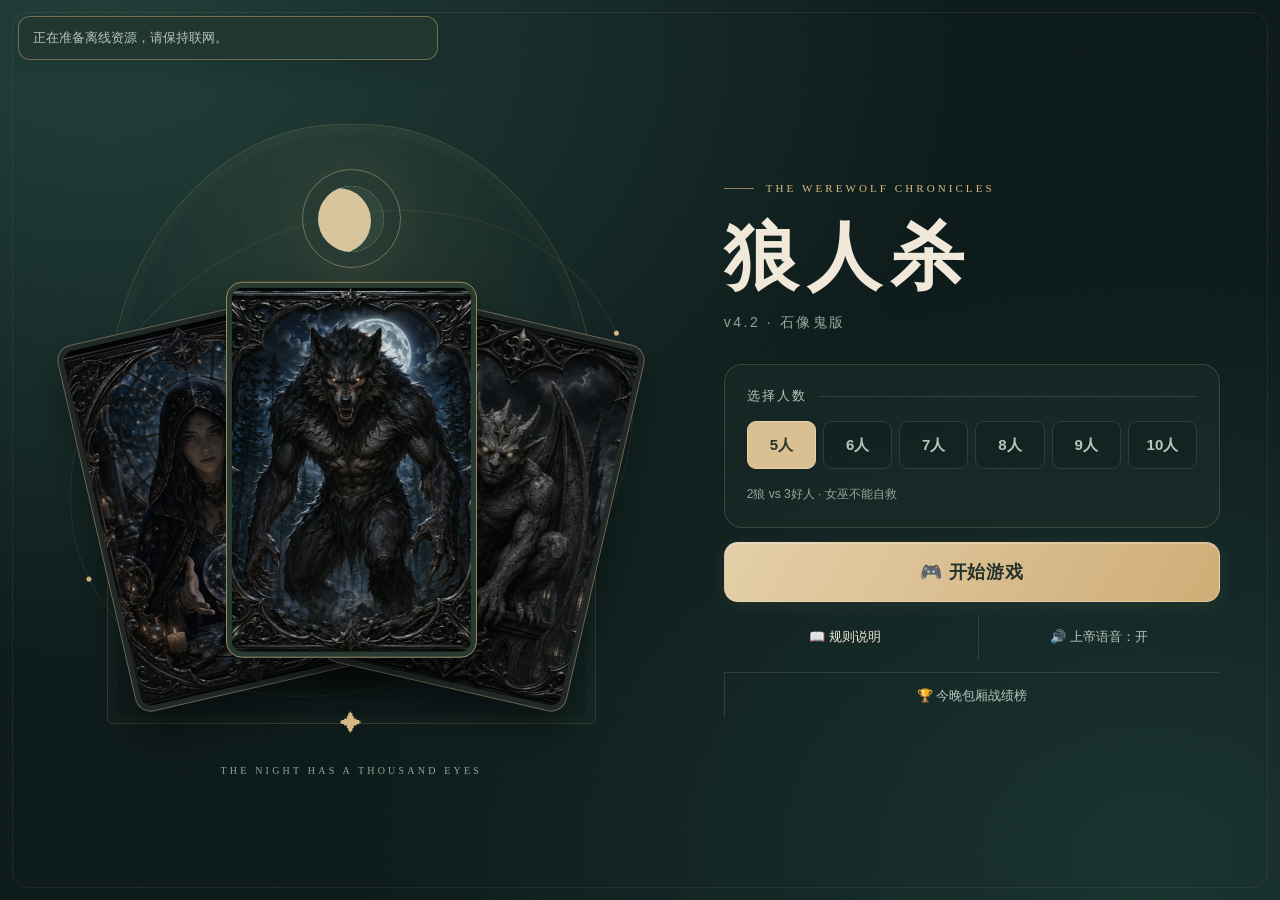
==== commit a389425f: "feat: 深度适配单台iPad多人传机防窥、全尺寸竖屏转盘与iPadOS语音自愈" ====
--- a/index.html
+++ b/index.html
@@ -4,12 +4,13 @@
 <meta charset="UTF-8">
 <meta name="viewport" content="width=device-width, initial-scale=1.0, user-scalable=no, viewport-fit=cover">
 <meta name="apple-mobile-web-app-capable" content="yes">
+<meta name="mobile-web-app-capable" content="yes">
 <meta name="apple-mobile-web-app-status-bar-style" content="black-translucent">
 <meta name="apple-mobile-web-app-title" content="狼人杀">
 <meta name="theme-color" content="#0c1919">
 <link rel="manifest" href="./manifest.json">
 <link rel="icon" href="./icon.svg">
-<link rel="apple-touch-icon" href="./icon.svg">
+<link rel="apple-touch-icon" sizes="180x180" href="./icon-180.png">
 <title>狼人杀 v4.2 · 石像鬼版</title>
 <style>
 :root {
@@ -817,6 +818,7 @@
 }
 </style>
 <link rel="stylesheet" href="./css/spicy-immersive.css">
+<link rel="stylesheet" href="./css/ipad-tabletop.css">
 </head>
 <body>
 <div id="app-root">
@@ -873,7 +875,11 @@
         <div class="content">
             <div class="setup-layout">
                 <div class="setup-column">
-                    <div class="card-title">玩家名称与性别（点击头像切换男女）</div>
+                    <div style="display:flex;align-items:center;justify-content:space-between;gap:8px;margin-bottom:8px;">
+                        <div class="card-title" style="margin-bottom:0;">玩家顺时针座次与性别（点名字直接改·点头像切男女）</div>
+                        <button type="button" class="btn btn-ghost btn-sm" style="padding:4px 10px;min-height:28px;font-size:12px;" onclick="resetSavedRosterToDefault()">重置名单</button>
+                    </div>
+                    <div style="font-size:12px;color:var(--text-dim);margin-bottom:10px;">建议按餐桌顺时针顺序填写，传 iPad 看牌、投票与邻座盲撩均按此座次。</div>
                     <div id="name-inputs"></div>
                 </div>
                 <div class="setup-column">
@@ -894,8 +900,9 @@
                         <button class="btn btn-ghost btn-block btn-sm" id="no-props-toggle" onclick="toggleNoPropsMode()">无道具模式（自动替换冰块/眼罩/鞭子）：关闭</button>
                         <button class="btn btn-ghost btn-block btn-sm" style="margin-top:8px;" id="blind-flirt-toggle" onclick="toggleBlindFlirtRule()">黎明15秒暗夜邻座盲撩：开启</button>
                         <button class="btn btn-ghost btn-block btn-sm" style="margin-top:8px;" id="night-stealth-toggle" onclick="toggleNightStealthPref()">暗夜纯黑防照脸护眼罩：开启</button>
+                        <button class="btn btn-ghost btn-block btn-sm" style="margin-top:8px;" id="setup-god-voice-toggle" onclick="toggleGodVoice()">🔊 上帝语音：开</button>
                         <button class="btn btn-ghost btn-block btn-sm" style="margin-top:8px;" id="ambience-sound-toggle" onclick="toggleAmbienceSound()">夜间篝火心跳背景音：开启</button>
-                        <button class="btn btn-secondary btn-block btn-sm" style="margin-top:8px;" onclick="playSoundCheckBell()">敲钟试音（请关闭手机侧边静音键）</button>
+                        <button class="btn btn-secondary btn-block btn-sm" style="margin-top:8px;" onclick="unlockIpadAudioAndSpeech();playSoundCheckBell()">敲钟试音（iPad 请确认右上角控制中心未开静音）</button>
                         <button class="btn btn-ghost btn-block btn-sm" style="margin-top:8px;" id="tie-rule-toggle" onclick="toggleTieRule()">⚖️ 平票处理：随机处决</button>
                         <button class="btn btn-ghost btn-block btn-sm" style="margin-top:8px;" id="witch-rule-toggle" onclick="toggleWitchRule()">🧪 女巫同夜救+毒：允许</button>
                     </div>
@@ -982,6 +989,7 @@
 <script src="./js/opening-bluff.js"></script>
 <script src="./js/exile-dawn-spicy.js"></script>
 <script src="./js/party-awards.js"></script>
+<script src="./js/ipad-ergonomics.js"></script>
 <script>
 
 // =====================================================
@@ -1241,7 +1249,7 @@
     'night.gargoyleCheck.confirm': '✓ 确认查验',
     'night.witch.phase': '🌙 女巫用药',
     'night.witch.prompt': '女巫请睁眼，烛火微明，请决定是否使用药水。',
-    'night.witch.confirm': '✓ 确认 {name} 的行动',
+    'night.witch.confirm': '✓ 确认女巫用药行动',
     'night.witch.skip': '⏭️ 什么都不做',
     'night.guardian.phase': '🌙 守卫守护',
     'night.guardian.prompt': '守卫请睁眼。愿长夜有光，请选择今晚守护的人。',
@@ -1411,7 +1419,7 @@
 let timedActionTimerId = null;
 let nightPreludeTimerId = null;
 const NIGHT_ROLE_PHASE_SECONDS = 10;
-const NIGHT_PRELUDE_SECONDS = 5;
+const NIGHT_PRELUDE_SECONDS = 6;
 const DAY_SPEECH_SECONDS = 30;
 let godVoiceEnabled = loadGodVoiceEnabled();
 const godVoiceHistory = new Map();
@@ -1712,7 +1720,7 @@
 function roleImageHtml(player, className) {
     // 固定基础图随应用预缓存；旧存档中的 fallback 可能仍等于随机原图。
     const fallback = getRoleImagePath(player.role, 1);
-    return `<img class="${className}" src="${player.roleImage}" data-fallback-src="${fallback}" alt="${player.role.name}" loading="eager" decoding="async" onerror="this.onerror=null;this.src=this.dataset.fallbackSrc;">`;
+    return `<img class="${className}" src="${player.roleImage}" data-fallback-src="${fallback}" alt="${player.role.name}" draggable="false" loading="eager" decoding="async" onerror="this.onerror=null;this.src=this.dataset.fallbackSrc;">`;
 }
 
 function preloadAssignedRoleImages() {
@@ -1830,9 +1838,11 @@
 }
 
 function updateGodVoiceToggle() {
+    const label = godVoiceEnabled ? '🔊 上帝语音：开' : '🔇 上帝语音：关';
     const button = document.getElementById('god-voice-toggle');
-    if (!button) return;
-    button.textContent = godVoiceEnabled ? '🔊 上帝语音：开' : '🔇 上帝语音：关';
+    if (button) button.textContent = label;
+    const setupBtn = document.getElementById('setup-god-voice-toggle');
+    if (setupBtn) setupBtn.textContent = label;
 }
 
 function toggleGodVoice() {
@@ -1998,12 +2008,22 @@
     }
     if (!godVoiceEnabled || restoringGameSnapshot || typeof window === 'undefined') return;
     stopGodVoicePlayback();
+    duckNightAmbience(true);
     const ord = CHINESE_ORDINALS[witch?.witchOrder] || String(witch?.witchOrder || 1);
     const line = `${ord}号女巫请睁眼，烛火微明，请决定是否使用药水。`;
     const token = godVoicePlaybackToken;
-    speakUtterance(line, () => {
-        if (token !== godVoicePlaybackToken) return;
-    });
+    let settled = false;
+    const settle = () => {
+        if (settled || token !== godVoicePlaybackToken) return;
+        settled = true;
+        if (godVoiceSafetyTimerId) {
+            clearTimeout(godVoiceSafetyTimerId);
+            godVoiceSafetyTimerId = null;
+        }
+        duckNightAmbience(false);
+    };
+    godVoiceSafetyTimerId = setTimeout(settle, 6500);
+    speakUtterance(line, settle);
 }
 
 function speakGodLine(key, data = {}, onDone) {
@@ -2132,6 +2152,7 @@
 }
 
 function showNightToDayTransition(seconds = 15) {
+    if (typeof resetTabletopFlip === 'function') resetTabletopFlip();
     clearNightPreludeTimer();
     clearNightRoleTimer();
     clearNightTransitionTimer();
@@ -2214,6 +2235,7 @@
 }
 
 function showNightPrelude(nextAction, seconds = NIGHT_PRELUDE_SECONDS) {
+    if (typeof resetTabletopFlip === 'function') resetTabletopFlip();
     clearNightPreludeTimer();
     clearNightRoleTimer();
     gameState.nightPreludeNextAction = nextAction;
@@ -2274,6 +2296,9 @@
 }
 
 function targetActionLayoutHtml({ phaseText, phaseClass = 'night', infoHtml = '', timerHtml = '', targetLabel = '', wheelHtml = '', sideExtraHtml = '' }) {
+    const flipBar = phaseClass === 'night' && typeof renderNightFlipToolbarHtml === 'function'
+        ? renderNightFlipToolbarHtml()
+        : '';
     return `
         <div class="target-action-layout">
             <aside class="target-action-side">
@@ -2284,6 +2309,7 @@
                 ${sideExtraHtml}
             </aside>
             <section class="target-action-main">
+                ${flipBar}
                 ${wheelHtml}
             </section>
         </div>
@@ -2297,7 +2323,10 @@
     gameState.nightRoleNextAction = nextAction;
     gameState.nightRoleTimerAutoAdvance = autoAdvance;
     gameState.nightRoleTimerDuration = options.duration ?? seconds;
-    gameState.nightRoleTimerRemaining = restoredTimerSeconds('nightRoleTimerRemaining', seconds);
+    const restoredSec = restoredTimerSeconds('nightRoleTimerRemaining', seconds);
+    gameState.nightRoleTimerRemaining = (restoringGameSnapshot && autoAdvance)
+        ? Math.max(1, restoredSec)
+        : restoredSec;
 
     renderNightRoleTimer();
     if (gameState.nightRoleTimerRemaining <= 0) {
@@ -2402,6 +2431,7 @@
 }
 
 function showNightRoleWait({ phaseTitle, prompt, nextAction, voiceKey, witchId = null }) {
+    if (typeof resetTabletopFlip === 'function') resetTabletopFlip();
     document.getElementById('game-phase-text').textContent = `第${gameState.dayNumber}夜 · ${phaseTitle.replace(/^🌙\s*/, '')}`;
     if (voiceKey === 'witchSlot' && witchId !== null) {
         const witch = getPlayerById(witchId);
@@ -2426,8 +2456,8 @@
         <button class="btn btn-ghost btn-block" onclick="finishNightRoleTimer()">${text('night.timer.skip')}</button>
     `;
 
+    setGameResumeView('nightWait', { phaseTitle, prompt, nextAction, voiceKey, witchId });
     startNightRoleTimer(nextAction, waitSeconds, { autoAdvance: true });
-    setGameResumeView('nightWait', { phaseTitle, prompt, nextAction, voiceKey, witchId });
 }
 
 function createInitialGameState(count) {
@@ -2470,6 +2500,7 @@
 }
 
 function resetGame() {
+    if (typeof resetTabletopFlip === 'function') resetTabletopFlip();
     clearGameTimers();
     clearGameSnapshot();
     releaseWakeLock();
@@ -2480,6 +2511,19 @@
     renderNameInputs();
     updateConfigPreview();
     renderResumeBanner();
+}
+
+function openSetupFromResult() {
+    if (typeof resetTabletopFlip === 'function') resetTabletopFlip();
+    const setup = captureCurrentPlayerSetup();
+    clearGameTimers();
+    clearGameSnapshot();
+    releaseWakeLock();
+    gameState = createInitialGameState(setup.count);
+    applyPlayerSetupToInputs(setup);
+    if (typeof persistSetupRosterFromDOM === 'function') persistSetupRosterFromDOM();
+    updateConfigPreview();
+    showScreen('screen-setup');
 }
 
 function confirmReturnToSetup() {
@@ -2542,6 +2586,8 @@
         daySpeech: () => showNextDaySpeech(),
         daySpeechComplete: () => showDaySpeechComplete(),
         vote: () => showNextVoter(),
+        voteBallot: () => openVoterBallot(),
+        voteSilenced: () => showNextVoter(),
         revoteIntro: () => renderRevoteIntro(),
         voteResult: (id, cause) => renderVoteResult(id, cause),
         exilePunishment: id => showExilePunishment(id),
@@ -2633,6 +2679,7 @@
 }
 
 function restoreSavedGame() {
+    if (typeof unlockIpadAudioAndSpeech === 'function') unlockIpadAudioAndSpeech();
     const data = readGameSnapshot();
     if (!data) {
         renderResumeBanner();
@@ -2764,6 +2811,12 @@
 
 function applyPlayerSetupToInputs(setup) {
     playerCount = setup.count;
+    [5, 6, 7, 8, 9, 10].forEach(n => {
+        const btn = document.getElementById(`btn-${n}p`);
+        if (btn) btn.className = playerCount === n ? 'btn btn-secondary btn-sm' : 'btn btn-ghost btn-sm';
+    });
+    const descEl = document.getElementById('selected-mode-desc');
+    if (descEl) descEl.textContent = getConfig(playerCount).desc;
     renderNameInputs();
 
     const inputs = Array.from(document.querySelectorAll('.name-input'));
@@ -2775,6 +2828,7 @@
             genders[index].textContent = player.gender === 'female' ? '👩' : '👨';
         }
     });
+    if (typeof persistSetupRosterFromDOM === 'function') persistSetupRosterFromDOM();
 }
 
 function restartGameSamePlayers() {
@@ -2794,6 +2848,7 @@
 // =====================================================
 
 function selectPlayerCount(count) {
+    if (typeof persistSetupRosterFromDOM === 'function') persistSetupRosterFromDOM();
     playerCount = count;
     gameState.playerCount = count;
 
@@ -2863,11 +2918,18 @@
     const container = document.getElementById('name-inputs');
     container.innerHTML = '';
     for (let i = 0; i < playerCount; i++) {
+        const slot = typeof getInitialRosterSlot === 'function'
+            ? getInitialRosterSlot(i)
+            : { name: `玩家${i + 1}`, gender: 'male' };
+        const avatar = slot.gender === 'female' ? '👩' : '👨';
         const row = document.createElement('div');
         row.className = 'name-input-row';
         row.innerHTML = `
-            <button class="gender-toggle" data-index="${i}" data-gender="male" onclick="toggleGender(this)">👨</button>
-            <input type="text" class="name-input" placeholder="玩家${i + 1}名称" data-index="${i}" value="玩家${i + 1}">
+            <button type="button" class="gender-toggle" data-index="${i}" data-gender="${slot.gender}" onclick="toggleGender(this)">${avatar}</button>
+            <div class="name-input-wrap">
+                <input type="text" class="name-input" placeholder="座位${i + 1}昵称" data-index="${i}" value="${escapeHtml(slot.name)}" onfocus="if(this.select)this.select()" oninput="if(typeof persistSetupRosterFromDOM==='function')persistSetupRosterFromDOM()">
+                <button type="button" class="name-clear-btn" tabindex="-1" onclick="clearSingleNameInput(${i})" aria-label="清空">×</button>
+            </div>
         `;
         container.appendChild(row);
     }
@@ -2877,6 +2939,7 @@
     const isMale = btn.dataset.gender === 'male';
     btn.dataset.gender = isMale ? 'female' : 'male';
     btn.textContent = isMale ? '👩' : '👨';
+    if (typeof persistSetupRosterFromDOM === 'function') persistSetupRosterFromDOM();
 }
 
 // =====================================================
@@ -2964,6 +3027,9 @@
             revealed: false
         });
     }
+    if (typeof persistRosterFromPlayers === 'function') {
+        persistRosterFromPlayers(gameState.players);
+    }
 
     // 分配角色
     const shuffledRoles = shuffle(cfg.roles);
@@ -3595,9 +3661,15 @@
 
 function acquireWakeLock() {
     try {
+        if (wakeLockSentinel && !wakeLockSentinel.released) return;
         if (typeof navigator === 'undefined' || !navigator.wakeLock || !navigator.wakeLock.request) return;
         navigator.wakeLock.request('screen').then(sentinel => {
             wakeLockSentinel = sentinel;
+            if (sentinel && typeof sentinel.addEventListener === 'function') {
+                sentinel.addEventListener('release', () => {
+                    if (wakeLockSentinel === sentinel) wakeLockSentinel = null;
+                });
+            }
         }).catch(() => { /* 低电量模式等场景会被拒绝，忽略 */ });
     } catch (e) { /* 不支持的浏览器静默降级 */ }
 }
@@ -4051,8 +4123,12 @@
     const selectedId = getSelectedTargetForAction(action);
     const isExplicitSkip = (action === 'nightKill' && gameState.nightKillExplicitSkip)
         || (action === 'gargoyleKill' && gameState.gargoyleKillExplicitSkip);
-    if ((selectedId === null || selectedId === undefined) && !isExplicitSkip) {
-        alert('请先选择目标');
+    const witchHasAnyChoice = command === 'confirmWitchAction' && (
+        gameState.witchSaveTargets[gameState.currentWitchId] !== undefined
+        || gameState.witchPoisonTargets[gameState.currentWitchId] !== undefined
+    );
+    if ((selectedId === null || selectedId === undefined) && !isExplicitSkip && !witchHasAnyChoice) {
+        notifyPlayerPrompt('请先选择目标');
         return;
     }
 
@@ -4170,7 +4246,6 @@
                 <div class="alert-box">
                     <div class="title">${text('night.gargoyleKill.title')}</div>
                     <div class="text">${text('night.gargoyleKill.prompt')}</div>
-                    <div>${text('night.role.handoff', { name: gargoyle.name })}</div>
                 </div>
             `,
             timerHtml: nightRoleTimerHtml(),
@@ -4455,23 +4530,25 @@
 
 function showCheckResult(checkerType, checkerName, targetName, resultName, resultEmoji) {
     document.getElementById('game-phase-text').textContent = `第${gameState.dayNumber}夜 · ${checkerType}查验`;
+    const flipBar = typeof renderNightFlipToolbarHtml === 'function' ? renderNightFlipToolbarHtml() : '';
     document.getElementById('game-content').innerHTML = `
-        <div style="display:flex;flex-direction:column;align-items:center;justify-content:center;height:100%;text-align:center;padding:20px;">
-            <div style="font-size:18px;color:var(--text-dim);margin-bottom:12px;">${checkerType} (${checkerName}) 查验结果</div>
-            <div style="font-size:80px;margin:20px 0;">${resultEmoji}</div>
+        <div style="display:flex;flex-direction:column;align-items:center;justify-content:center;height:100%;text-align:center;padding:16px;">
+            ${flipBar}
+            <div style="font-size:18px;color:var(--text-dim);margin-bottom:10px;">${checkerType}查验结果</div>
+            <div style="font-size:72px;margin:14px 0;">${resultEmoji}</div>
             <div style="font-size:28px;font-weight:800;color:var(--accent-yellow);">${targetName} 是</div>
             <div style="font-size:32px;font-weight:800;color:var(--accent-green);margin-top:8px;">${resultName}</div>
-            <div style="font-size:14px;color:var(--text-dim);margin-top:20px;">仅${checkerType}知晓此信息</div>
-            <div style="width:min(420px,100%);margin-top:18px;">${nightRoleTimerHtml()}</div>
+            <div style="font-size:14px;color:var(--text-dim);margin-top:16px;">仅${checkerType}知晓 · 倒计时结束将自动隐藏并进入下一环节</div>
+            <div style="width:min(420px,100%);margin-top:14px;">${nightRoleTimerHtml(NIGHT_ROLE_PHASE_SECONDS, '倒计时归零自动收起结果，无需冒险伸手点确认。')}</div>
         </div>
     `;
 
     document.getElementById('game-bottom-bar').innerHTML = `
         <button class="btn btn-primary btn-block" onclick="finishNightRoleTimer()"
-            >✓ 确认并继续</button>
-    `;
-    startNightRoleTimer('checkResult');
+            >✓ 已看完，立即收起</button>
+    `;
     setGameResumeView('checkResult', checkerType, checkerName, targetName, resultName, resultEmoji);
+    startNightRoleTimer('checkResult', NIGHT_ROLE_PHASE_SECONDS, { autoAdvance: true });
 }
 
 function nextNightStep() {
@@ -4712,7 +4789,7 @@
     `;
 
     document.getElementById('game-bottom-bar').innerHTML = `
-        <button class="btn btn-primary btn-block" onclick="confirmWitchAction()">${text('night.witch.confirm', { name: witch.name })}</button>
+        <button class="btn btn-primary btn-block" onclick="confirmWitchAction()">${text('night.witch.confirm')}</button>
         <button class="btn btn-ghost btn-block" style="margin-top:8px;" onclick="skipWitchAction()">${text('night.witch.skip')}</button>
     `;
 
@@ -4764,7 +4841,7 @@
     const poisonTargetId = gameState.witchPoisonTargets[witch.id];
 
     if (witchSavePoisonExclusive && saveTargetId !== undefined && poisonTargetId !== undefined) {
-        alert('房规：同一夜不能同时使用解药和毒药，请重新选择（选一样会自动取消另一样）');
+        notifyPlayerPrompt('房规：同一夜不能同时使用解药和毒药，请重新选择');
         return;
     }
     clearNightRoleTimer();
@@ -4839,7 +4916,6 @@
             infoHtml: `
                 <div class="info-box">
                     <div>${text('night.guardian.prompt')}</div>
-                    <div>${text('night.role.handoff', { name: guardian.name })}</div>
                     <div>${text('night.guardian.note')}</div>
                     ${guardian.guardedId !== null ? `<div>上一晚守护：${getPlayerById(guardian.guardedId)?.name || '无'}</div>` : ''}
                 </div>
@@ -5230,6 +5306,7 @@
 }
 
 function startDayPhase() {
+    if (typeof resetTabletopFlip === 'function') resetTabletopFlip();
     clearNightPreludeTimer();
     clearNightRoleTimer();
     clearNightTransitionTimer();
@@ -5613,29 +5690,53 @@
 function showNextVoter() {
     const alive = getAlivePlayers();
     if (gameState.voterIndex >= alive.length) {
-        // 所有玩家投票完成
         tallyVotes();
         return;
     }
 
     const voter = alive[gameState.voterIndex];
-
-    // 检查沉默
+    if (!restoringGameSnapshot) gameState.selectedTarget = null;
+
+    // 沉默之印跳票：明确提示跳过该座位，防止单台 iPad 顺手传机导致被沉默者误投下一位的选票
     if (voter.silencedToday) {
+        if (typeof showVoteSilencedPass === 'function') {
+            showVoteSilencedPass(voter);
+            return;
+        }
         log(`🤐 ${voter.name} 被沉默，跳过投票`, 'info');
         gameState.voterIndex++;
         showNextVoter();
         return;
     }
 
-    document.getElementById('game-phase-text').textContent = `第${gameState.dayNumber}天 · 投票`;
+    if (typeof showVoteHandoffScreen === 'function') {
+        showVoteHandoffScreen(voter);
+        return;
+    }
+    openVoterBallot();
+}
+
+function openVoterBallot() {
+    const alive = getAlivePlayers();
+    if (gameState.voterIndex >= alive.length) {
+        tallyVotes();
+        return;
+    }
+    const voter = alive[gameState.voterIndex];
+    if (!voter) return;
+    if (voter.silencedToday) {
+        showNextVoter();
+        return;
+    }
+
+    document.getElementById('game-phase-text').textContent = `第${gameState.dayNumber}天 · ${voter.name} 投票`;
 
     const targets = gameState.revoteCandidates
         ? alive.filter(p => gameState.revoteCandidates.includes(p.id))
         : alive;
     const cards = targets.map(p => `
         <div class="vote-candidate ${gameState.selectedTarget === p.id ? 'selected' : ''}" id="vote-${p.id}" onclick="selectVoteTarget(${voter.id}, ${p.id})">
-            <div class="player-avatar" style="font-size:28px;">${p.gender === 'female' ? '👩' : '👨'}</div>
+            <div class="player-avatar" style="font-size:26px;">${p.gender === 'female' ? '👩' : '👨'}</div>
             <div>
                 <div style="font-size:15px;font-weight:600;">${p.name}</div>
                 <div style="font-size:12px;color:var(--text-dim);">${text('vote.choiceHint')}</div>
@@ -5648,29 +5749,27 @@
         : '';
 
     document.getElementById('game-content').innerHTML = `
-        <div style="text-align:center;margin-bottom:16px;">
-            <span class="phase-badge day">${text('vote.phase')}</span>
-        </div>
-        <div class="info-box" style="text-align:center;">
-            <div class="handoff-prompt">${text('vote.handoff')}<span class="name">${voter.name}</span></div>
+        <div style="text-align:center;margin-bottom:10px;">
+            <span class="phase-badge day">${text('vote.phase')} · 仅限 ${voter.name} 本人操作</span>
         </div>
         ${mindReadBanner}
-        <div style="font-size:13px;font-weight:600;color:var(--text-secondary);margin-bottom:12px;"
+        <div style="font-size:13px;font-weight:600;color:var(--text-secondary);margin-bottom:10px;"
             >${text('vote.target')}</div>
-        ${cards}
+        <div class="vote-candidates-grid">${cards}</div>
     `;
 
     document.getElementById('game-bottom-bar').innerHTML = `
         <button class="btn btn-primary btn-block" onclick="confirmVote(${voter.id})"
             >${text('vote.confirm', { name: voter.name })}</button>
     `;
-    setGameResumeView('vote');
+    setGameResumeView('voteBallot');
 }
 
 function selectVoteTarget(voterId, targetId) {
     gameState.selectedTarget = targetId;
     document.querySelectorAll('.vote-candidate').forEach(c => c.classList.remove('selected'));
-    document.getElementById(`vote-${targetId}`).classList.add('selected');
+    const chosenEl = document.getElementById(`vote-${targetId}`);
+    if (chosenEl) chosenEl.classList.add('selected');
     saveGameSnapshot();
 }
 
@@ -5843,18 +5942,24 @@
 
     document.getElementById('game-phase-text').textContent = `第${gameState.dayNumber}天 · ${text('exile.punishment.title')}`;
     document.getElementById('game-content').innerHTML = `
-        <div style="text-align:center;padding:20px 0;">
+        <div style="text-align:center;padding:12px 0;">
             <span class="phase-badge day">${text('exile.punishment.title')}</span>
-            <div class="dawn-card killed" style="margin-top:16px;">
-                <div style="font-size:22px;font-weight:800;color:var(--accent-red);">${player.name}</div>
-                <div style="font-size:13px;color:var(--text-secondary);margin-top:6px;">被投票出局</div>
-            </div>
-            ${betrayerHtml}
-            <div class="privilege-action-reveal" style="margin-top:16px;text-align:left;">
-                <div class="eyebrow">${text('exile.punishment.title')}</div>
-                <div class="action-text">${escapeHtml(action)}</div>
-                <div class="note">完成惩罚后可发表 30 秒遗言并正常发动离场技能；若认怂跳过须付硬代价。</div>
-                ${widgetHtml}
+            <div class="exile-stage-layout" style="margin-top:12px;">
+                <div class="exile-stage-left">
+                    <div class="dawn-card killed" style="margin-bottom:12px;">
+                        <div style="font-size:22px;font-weight:800;color:var(--accent-red);">${player.name}</div>
+                        <div style="font-size:13px;color:var(--text-secondary);margin-top:6px;">被投票出局</div>
+                    </div>
+                    ${betrayerHtml}
+                </div>
+                <div class="exile-stage-right">
+                    <div class="privilege-action-reveal" style="margin-top:14px;text-align:left;">
+                        <div class="eyebrow">${text('exile.punishment.title')}</div>
+                        <div class="action-text">${escapeHtml(action)}</div>
+                        <div class="note">完成惩罚后可发表 30 秒遗言并正常发动离场技能；若认怂跳过须付硬代价。</div>
+                        ${widgetHtml}
+                    </div>
+                </div>
             </div>
         </div>
     `;
@@ -6247,12 +6352,12 @@
     if (!bottomBar) return;
 
     bottomBar.innerHTML = `
-        <button class="btn btn-primary btn-block btn-lg" onclick="restartGameSamePlayers()">🔄 再来一局（保留名字）</button>
+        <button class="btn btn-primary btn-block btn-lg" onclick="restartGameSamePlayers()">🔄 再来一局（保留原班名单直接发牌）</button>
         <div style="display:flex;gap:8px;margin-top:8px;">
             <button class="btn btn-secondary" style="flex:1;" onclick="showGameLog()">📋 本局暗战复盘</button>
             <button class="btn btn-secondary" style="flex:1;" onclick="showPartyLeaderboardModal()">🏆 今晚总榜</button>
         </div>
-        <button class="btn btn-ghost btn-block" style="margin-top:8px;" onclick="resetGame()">⚙️ 返回设置</button>
+        <button class="btn btn-ghost btn-block" style="margin-top:8px;" onclick="openSetupFromResult()">⚙️ 调整车速/人数（保留已填名单）</button>
     `;
 }
 
@@ -6482,12 +6587,12 @@
 
 initApp();
 
-// 切回前台时重新申请 Wake Lock（切后台系统会自动释放）
+// 切回前台时重新申请 Wake Lock（切后台或下拉控制中心后系统可能释放，含终局惩罚读秒阶段）
 document.addEventListener('visibilitychange', () => {
     if (document.visibilityState === 'hidden') saveGameSnapshot();
     if (document.visibilityState === 'visible'
         && gameState && gameState.players && gameState.players.length > 0
-        && gameState.phase !== PHASE.SETUP && gameState.phase !== PHASE.END) {
+        && gameState.phase !== PHASE.SETUP) {
         acquireWakeLock();
     }
 });
--- a/css/spicy-immersive.css
+++ b/css/spicy-immersive.css
@@ -102,40 +102,51 @@
 .hold-peek-card {
     position: relative;
     width: 100%;
-    max-width: 640px;
-    min-height: 250px;
+    max-width: 680px;
+    min-height: 210px;
     border-radius: 22px;
     border: 1px solid var(--border-strong);
     background: radial-gradient(ellipse at 50% 25%, rgba(215, 185, 131, 0.1), transparent 68%), #132824;
-    padding: 24px 20px;
+    padding: 18px 18px;
     text-align: center;
     user-select: none;
     -webkit-user-select: none;
-    touch-action: none;
-    cursor: pointer;
-    margin: 0 auto 16px;
+    -webkit-touch-callout: none;
+    touch-action: pan-y;
+    margin: 0 auto 12px;
 }
 .hold-peek-ring {
-    width: 96px;
-    height: 96px;
-    margin: 10px auto 14px;
+    width: 108px;
+    height: 108px;
+    margin: 6px auto 10px;
     border-radius: 50%;
-    border: 2px dashed rgba(215, 185, 131, 0.55);
+    border: 2px dashed rgba(215, 185, 131, 0.65);
     display: flex;
     align-items: center;
     justify-content: center;
     font-size: 15px;
-    font-weight: 700;
-    color: var(--accent-gold);
-    background: rgba(215, 185, 131, 0.06);
-    transition: transform 0.15s ease, border-color 0.15s ease;
+    font-weight: 800;
+    color: var(--accent-gold);
+    background: rgba(215, 185, 131, 0.08);
+    touch-action: none;
+    cursor: pointer;
+    transition: transform 0.14s ease, border-color 0.14s ease, background 0.14s ease;
+}
+.hold-peek-ring.peeked {
+    border-color: rgba(157, 201, 175, 0.65);
+    color: var(--accent-green);
+}
+.hold-peek-card.pressing .hold-peek-ring {
+    transform: scale(0.94);
+    background: rgba(215, 185, 131, 0.22);
+    border-style: solid;
 }
 .hold-peek-card.peeking .hold-peek-ring {
     transform: scale(0.95);
     border-style: solid;
     border-color: var(--accent-green);
 }
-.hold-peek-secret { display: none; }
+.hold-peek-secret { display: none; pointer-events: none; }
 .hold-peek-card.peeking .hold-peek-secret { display: block; }
 .hold-peek-card.peeking .hold-peek-mask { display: none; }
 
--- a/css/ipad-tabletop.css
+++ b/css/ipad-tabletop.css
@@ -0,0 +1,384 @@
+/* 单台 iPad 多人传机与桌面公放布局补丁：输入框解禁、防抠图拖拽、竖屏转盘自适应、180°桌面翻转与防窥选票网格 */
+
+input,
+textarea,
+.name-input {
+    -webkit-user-select: text !important;
+    user-select: text !important;
+    -webkit-touch-callout: default;
+}
+
+.name-input-wrap {
+    position: relative;
+    flex: 1;
+    min-width: 0;
+    display: flex;
+    align-items: center;
+}
+.name-input-wrap .name-input {
+    width: 100%;
+    padding-right: 38px;
+}
+.name-clear-btn {
+    position: absolute;
+    right: 8px;
+    width: 26px;
+    height: 26px;
+    border-radius: 50%;
+    border: 1px solid rgba(204, 216, 188, 0.22);
+    background: rgba(28, 47, 42, 0.85);
+    color: var(--text-dim);
+    font-size: 15px;
+    line-height: 1;
+    display: flex;
+    align-items: center;
+    justify-content: center;
+    cursor: pointer;
+}
+.name-clear-btn:active {
+    transform: scale(0.92);
+    color: var(--text-primary);
+}
+
+/* 彻底禁用苹果 iPadOS 长按角色立绘浮起抠图拖拽与保存菜单 */
+img,
+.role-image-big,
+.role-image-small,
+.hold-peek-secret,
+.hold-peek-secret * {
+    -webkit-user-drag: none;
+    -webkit-touch-callout: none;
+    user-select: none;
+    -webkit-user-select: none;
+}
+
+/* 全面屏 iPad 底部 Home 横条防误触安全留白 */
+.bottom-bar {
+    padding-bottom: calc(14px + env(safe-area-inset-bottom, 0px)) !important;
+}
+
+/* 桌面平放 iPad 供对面玩家一键静音翻转 180° */
+#app-root.tabletop-flipped {
+    transform: rotate(180deg);
+    transform-origin: center center;
+}
+.tabletop-flip-bar {
+    display: flex;
+    justify-content: center;
+    margin-bottom: 6px;
+    flex-shrink: 0;
+}
+.tabletop-flip-btn {
+    padding: 5px 12px;
+    border-radius: 999px;
+    border: 1px solid rgba(184, 154, 103, 0.3);
+    background: rgba(14, 14, 14, 0.85);
+    color: #b89a67;
+    font-size: 12px;
+    font-weight: 600;
+    cursor: pointer;
+}
+.tabletop-flip-btn:active {
+    transform: scale(0.95);
+}
+
+/* 夜间页内暗琥珀提示条（替代刺眼白色系统 alert 弹窗） */
+.night-inline-toast {
+    position: fixed;
+    left: 50%;
+    top: 22px;
+    transform: translateX(-50%) translateY(-14px);
+    z-index: 9999;
+    padding: 10px 18px;
+    border-radius: 999px;
+    background: #1a130b;
+    border: 1px solid #c59f61;
+    color: #e9d5af;
+    font-size: 14px;
+    font-weight: 700;
+    opacity: 0;
+    pointer-events: none;
+    transition: opacity 0.18s ease, transform 0.18s ease;
+}
+.night-inline-toast.visible {
+    opacity: 1;
+    transform: translateX(-50%) translateY(0);
+}
+
+/* 开局一圈传机：顶部对齐防跳位 + 横屏双栏一屏全显 + 宽屏三键横排省高度 */
+#screen-role .content {
+    justify-content: flex-start !important;
+    padding-top: 8px;
+}
+#role-reveal-content {
+    padding: 4px 0 8px !important;
+    width: min(100%, 820px) !important;
+}
+.opening-pass-header {
+    text-align: center;
+    margin-bottom: 8px;
+}
+.opening-choice-btn-group {
+    display: flex;
+    flex-direction: column;
+    gap: 8px;
+    width: 100%;
+}
+@media (min-width: 740px) {
+    .opening-choice-btn-group {
+        display: grid;
+        grid-template-columns: 1.12fr 1.25fr 0.88fr;
+        gap: 10px;
+    }
+    .opening-choice-btn-group .btn {
+        padding: 12px 10px;
+        font-size: 14px;
+        min-height: 48px;
+    }
+}
+@media (min-width: 680px) and (orientation: landscape) {
+    .hold-peek-card {
+        min-height: 170px;
+        padding: 14px 18px;
+        margin-bottom: 8px;
+    }
+    .hold-peek-ring {
+        width: 92px;
+        height: 92px;
+        margin: 4px auto 8px;
+    }
+    .hold-peek-card.peeking .hold-peek-secret {
+        display: grid;
+        grid-template-columns: minmax(120px, 165px) minmax(0, 1fr);
+        gap: 16px;
+        align-items: center;
+        text-align: left;
+    }
+    .hold-peek-card.peeking .role-image-big {
+        max-height: min(26vh, 185px);
+        width: auto;
+        margin: 0 auto;
+    }
+    .hold-peek-card.peeking .role-name-big {
+        font-size: 22px;
+        margin: 0 0 4px;
+        text-align: left;
+    }
+    .hold-peek-card.peeking .role-desc-text {
+        font-size: 13px;
+        margin: 0;
+        text-align: left;
+    }
+    .hold-peek-card.peeking .privilege-card-display {
+        margin-top: 8px !important;
+        padding: 10px 12px;
+    }
+    .hold-peek-card.peeking .privilege-card-display .name {
+        font-size: 17px;
+        margin: 2px 0;
+    }
+    #opening-card-decision-panel .player-grid {
+        grid-template-columns: repeat(5, minmax(0, 1fr));
+        gap: 8px;
+    }
+    #opening-card-decision-panel .player-card {
+        padding: 8px 6px;
+        min-height: 68px;
+    }
+    #opening-card-decision-panel .player-avatar {
+        font-size: 22px;
+        margin-bottom: 2px;
+    }
+}
+
+/* 白天投票交接遮罩与 iPad 双列紧凑选票网格（防邻座余光瞄见整行高亮） */
+.vote-handoff-card {
+    max-width: 520px;
+    margin: 28px auto;
+    padding: 28px 22px;
+    border-radius: 22px;
+    border: 1px solid var(--border-strong);
+    background: radial-gradient(ellipse at 50% 15%, rgba(215, 185, 131, 0.1), transparent 70%), #152a26;
+    text-align: center;
+}
+.vote-candidates-grid {
+    display: grid;
+    grid-template-columns: 1fr;
+    gap: 10px;
+}
+.vote-candidates-grid .vote-candidate {
+    margin-bottom: 0;
+}
+@media (min-width: 680px) {
+    .vote-candidates-grid {
+        grid-template-columns: repeat(2, minmax(0, 1fr));
+        gap: 10px;
+    }
+    .vote-candidates-grid .vote-candidate {
+        padding: 12px 16px;
+        min-height: 58px;
+    }
+}
+
+/* 处决台在 iPad 横屏下左右分栏：左侧盲狙抓凶、右侧惩罚题目与互动秒表一屏展示 */
+@media (min-width: 900px) and (orientation: landscape) {
+    .exile-stage-layout {
+        display: grid;
+        grid-template-columns: minmax(280px, 0.92fr) minmax(0, 1.08fr);
+        gap: 18px;
+        align-items: start;
+        text-align: left;
+    }
+    .exile-stage-left .betrayer-snipe-card,
+    .exile-stage-right .privilege-action-reveal {
+        margin-top: 0 !important;
+    }
+}
+
+/* 补齐全部 iPad 竖屏（768x1024 / 820x1180 / 834x1194 / 1024x1366）游戏内转盘与首页自适应 */
+@media (min-width: 481px) and (max-width: 1024px) and (orientation: portrait) {
+    .home-container { display: flex; flex-direction: column; gap: 0; justify-content: safe center; padding: 32px; }
+    .home-art { width: 260px; height: 280px; flex-shrink: 0; margin-bottom: 22px; }
+    .home-art-caption { display: none; }
+    .home-title { text-align: center; }
+    .home-panel { width: 100%; align-items: center; gap: 0; }
+    .home-title h1 { font-size: 56px; }
+    .home-eyebrow { justify-content: center; margin-bottom: 10px; }
+    .home-eyebrow::before { display: none; }
+    .home-subtitle { margin: 10px 0 20px; }
+    .home-mode-card { margin-bottom: 14px; }
+    .home-mode-card, .home-buttons, #resume-banner { max-width: 480px; flex-shrink: 0; }
+}
+
+@media (min-width: 481px) and (orientation: portrait) {
+    #screen-game .header {
+        padding-top: max(12px, env(safe-area-inset-top));
+        padding-bottom: 6px;
+    }
+    #screen-game .content {
+        display: flex;
+        flex-direction: column;
+        padding-top: 6px;
+        padding-bottom: 8px;
+        overflow-x: hidden;
+        overflow-y: auto;
+    }
+    .target-action-layout {
+        flex: 1 1 0;
+        min-height: 0;
+        height: 100%;
+        display: flex;
+        flex-direction: column;
+        gap: 8px;
+    }
+    .target-action-side {
+        flex-shrink: 0;
+        display: grid;
+        grid-template-columns: minmax(0, 1.38fr) minmax(170px, 0.62fr);
+        gap: 6px 12px;
+        align-items: start;
+    }
+    .target-action-phase,
+    .target-action-label,
+    .target-action-side > .btn {
+        grid-column: 1 / -1;
+    }
+    .target-action-side .info-box,
+    .target-action-side .alert-box {
+        padding: 9px 12px;
+        font-size: 13px;
+        line-height: 1.42;
+    }
+    .target-action-side .night-phase-timer {
+        padding: 8px 10px;
+    }
+    .target-action-side .night-phase-timer .count {
+        font-size: 26px;
+        margin: 2px 0;
+    }
+    .target-action-side .night-phase-timer .note {
+        font-size: 11px;
+        line-height: 1.35;
+    }
+    .target-action-main {
+        flex: 1 1 0;
+        min-height: 0;
+        width: 100%;
+        display: flex;
+        flex-direction: column;
+        align-items: center;
+        justify-content: safe center;
+        overflow: hidden;
+    }
+    .witch-potion-tabs {
+        margin-bottom: 6px;
+        width: min(100%, 480px);
+    }
+    .witch-potion-tab {
+        padding: 8px 10px;
+        font-size: 13px;
+    }
+    .target-action-layout .target-wheel-area {
+        flex: 1 1 0;
+        min-height: 0;
+        width: 100%;
+        margin: 0;
+        container-type: size;
+        align-items: center;
+    }
+    .target-action-layout .target-wheel-shell {
+        --target-wheel-size: min(100cqmin, 500px);
+        --target-wheel-radius: calc(var(--target-wheel-size) / 2 - clamp(44px, calc(var(--target-wheel-size) * 0.13), 66px));
+        min-width: 0;
+        min-height: 0;
+    }
+    .target-action-layout .target-wheel-node {
+        width: clamp(68px, calc(var(--target-wheel-size) * 0.2), 104px);
+        height: clamp(68px, calc(var(--target-wheel-size) * 0.2), 104px);
+        border-radius: 15px;
+    }
+    .target-action-layout .target-wheel-node .avatar {
+        font-size: clamp(20px, calc(var(--target-wheel-size) * 0.062), 28px);
+    }
+    .target-action-layout .target-wheel-node .name {
+        font-size: clamp(11px, calc(var(--target-wheel-size) * 0.03), 14px);
+        max-width: clamp(54px, calc(var(--target-wheel-size) * 0.16), 84px);
+        overflow: hidden;
+        text-overflow: ellipsis;
+        white-space: nowrap;
+    }
+    .target-action-layout .target-wheel-node .num {
+        min-width: 22px;
+        height: 22px;
+        font-size: 12px;
+        top: -11px;
+    }
+    .target-action-layout .target-wheel-shell[data-node-density="crowded"] .target-wheel-node {
+        width: clamp(56px, calc(var(--target-wheel-size) * 0.152), 82px);
+        height: clamp(56px, calc(var(--target-wheel-size) * 0.152), 82px);
+        border-radius: 13px;
+    }
+    .target-action-layout .target-wheel-shell[data-node-density="crowded"] .target-wheel-node .avatar {
+        font-size: clamp(18px, calc(var(--target-wheel-size) * 0.05), 24px);
+    }
+    .target-action-layout .target-wheel-shell[data-node-density="crowded"] .target-wheel-node .name {
+        font-size: 11px;
+        max-width: clamp(46px, calc(var(--target-wheel-size) * 0.13), 68px);
+    }
+    .target-action-layout .target-wheel-center {
+        width: clamp(124px, calc(var(--target-wheel-size) * 0.31), 166px);
+        height: clamp(124px, calc(var(--target-wheel-size) * 0.31), 166px);
+    }
+    .target-action-layout .target-wheel-selected-name {
+        font-size: clamp(16px, calc(var(--target-wheel-size) * 0.044), 22px);
+    }
+    .target-action-layout .target-wheel-confirm {
+        padding: 7px 12px;
+        font-size: 12px;
+        margin-top: 6px;
+    }
+    #opening-card-decision-panel .player-grid {
+        grid-template-columns: repeat(5, minmax(0, 1fr));
+        gap: 8px;
+    }
+}
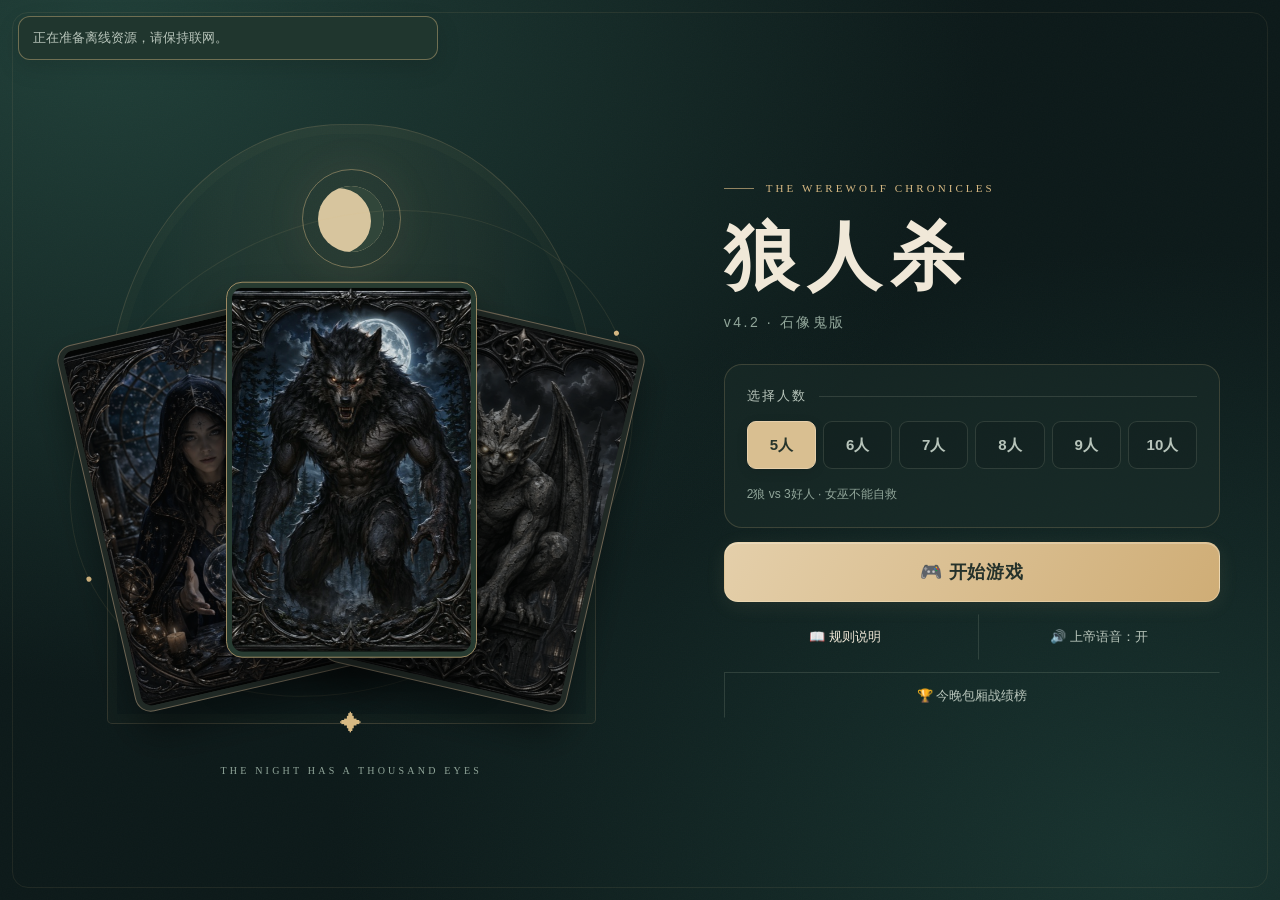
==== commit 6965d918: "feat: 更新19段主持语音并完善双女巫播放与离线缓存" ====
--- a/index.html
+++ b/index.html
@@ -959,6 +959,7 @@
     <!-- 结果界面 -->
     <div id="screen-result" class="screen">
         <div class="header">
+            <div class="header-back" onclick="resetGame()" title="返回首页">←</div>
             <div class="header-title">游戏结束</div>
             <div style="width:40px"></div>
         </div>
@@ -1013,24 +1014,24 @@
 // 特权卡定义
 const PRIVILEGE_CARDS = {
     // 特权卡池一
-    SILENCE_SEAL: { id: 'SILENCE_SEAL', name: '沉默之印', emoji: '🤐', type: 'wolf_balance', desc: '第1个白天目标不能投票' },
-    HALF_VOTE: { id: 'HALF_VOTE', name: '半票权', emoji: '⚖️', type: 'wolf_balance', desc: '第1个白天目标投票权变为0.5' },
-    NO_SKILL: { id: 'NO_SKILL', name: '技能封印', emoji: '🔒', type: 'wolf_balance', desc: '第1夜目标无法使用夜间技能（含夜间猎枪）' },
-    DISRUPTOR: { id: 'DISRUPTOR', name: '搅局者', emoji: '🌀', type: 'wolf_balance', desc: '首次投票当天目标额外+2票（不公开）' },
-    FRAME_UP: { id: 'FRAME_UP', name: '嫁祸', emoji: '🎭', type: 'wolf_balance', desc: '第1夜查验目标时伪装为本局好人身份（有村民局显示为村民）' },
-    MIST: { id: 'MIST', name: '迷雾', emoji: '🌫️', type: 'wolf_balance', desc: '第1夜所有人查验结果显示为本局随机角色' },
+    SILENCE_SEAL: { id: 'SILENCE_SEAL', name: '沉默之印', emoji: '🤐', type: 'wolf_balance', desc: '生效当天目标不能投票（真激活为第1天，空城计为第2天）' },
+    HALF_VOTE: { id: 'HALF_VOTE', name: '半票权', emoji: '⚖️', type: 'wolf_balance', desc: '生效当天目标投票权变为0.5（真激活为第1天，空城计为第2天）' },
+    NO_SKILL: { id: 'NO_SKILL', name: '技能封印', emoji: '🔒', type: 'wolf_balance', desc: '生效当夜目标无法使用夜间技能，含夜间猎枪' },
+    DISRUPTOR: { id: 'DISRUPTOR', name: '搅局者', emoji: '🌀', type: 'wolf_balance', desc: '生效当天你本人投票选中的目标额外+2票（无需提前选人，不公开）' },
+    FRAME_UP: { id: 'FRAME_UP', name: '嫁祸', emoji: '🎭', type: 'wolf_balance', desc: '生效当夜查验目标时伪装为本局好人身份（有村民局显示为村民）' },
+    MIST: { id: 'MIST', name: '迷雾', emoji: '🌫️', type: 'wolf_balance', desc: '生效当夜全场查验结果显示为本局随机角色（无需选人）' },
     // 特权卡池二
-    DOUBLE_VOTE: { id: 'DOUBLE_VOTE', name: '双票权', emoji: '🗳️', type: 'good_balance', desc: '第1个白天目标投票权+1（狼人变2票，好人+1票）' },
-    IMMUNITY: { id: 'IMMUNITY', name: '免疫卡', emoji: '🛡️', type: 'good_balance', desc: '只挡第1夜的刀、毒和夜间猎枪，不挡白天放逐和白天枪击' },
-    RESCUE: { id: 'RESCUE', name: '紧急救援', emoji: '💊', type: 'good_balance', desc: '女巫持有时，自己额外获得1瓶解药' },
-    POISON: { id: 'POISON', name: '额外毒药', emoji: '🧪', type: 'good_balance', desc: '女巫持有时，自己额外获得1瓶毒药' },
-    CRITICAL_HIT: { id: 'CRITICAL_HIT', name: '致命一击', emoji: '💥', type: 'good_balance', desc: '第1个白天目标投票权乘3' },
-    DECOY: { id: 'DECOY', name: '替身傀儡', emoji: '🎎', type: 'good_balance', desc: '仅夜间刀杀时转移到随机其他存活玩家；转移后仍受免疫、守护和解药保护，同时中毒不转移' },
-    MIND_READ: { id: 'MIND_READ', name: '心声聆听', emoji: '👂', type: 'good_balance', desc: '第1夜目标若被查验，天亮后本人可私下得知是谁查验了自己' },
+    DOUBLE_VOTE: { id: 'DOUBLE_VOTE', name: '双票权', emoji: '🗳️', type: 'good_balance', desc: '生效当天目标投票权+1（狼人变2票，好人+1票）' },
+    IMMUNITY: { id: 'IMMUNITY', name: '免疫卡', emoji: '🛡️', type: 'good_balance', desc: '只挡生效当夜的刀、毒和夜间猎枪，不挡白天放逐和白天枪击' },
+    RESCUE: { id: 'RESCUE', name: '紧急救援', emoji: '💊', type: 'good_balance', desc: '女巫持有时，生效当夜自己额外获得1瓶解药（无需选人）' },
+    POISON: { id: 'POISON', name: '额外毒药', emoji: '🧪', type: 'good_balance', desc: '女巫持有时，生效当夜自己额外获得1瓶毒药（无需选人）' },
+    CRITICAL_HIT: { id: 'CRITICAL_HIT', name: '致命一击', emoji: '💥', type: 'good_balance', desc: '生效当天目标投票权乘3（真激活为第1天，空城计为第2天）' },
+    DECOY: { id: 'DECOY', name: '替身傀儡', emoji: '🎎', type: 'good_balance', desc: '自生效轮起，夜间刀杀目标时转移到随机其他存活玩家；同时中毒不转移' },
+    MIND_READ: { id: 'MIND_READ', name: '心声聆听', emoji: '👂', type: 'good_balance', desc: '生效当夜目标若被查验，天亮后本人可私下得知是谁查验了自己' },
     // 特权卡池三
-    REVEAL: { id: 'REVEAL', name: '真相揭露', emoji: '🔍', type: 'good_break', desc: '第1个白天公开目标真实身份和阵营' },
-    NINE_LIVES: { id: 'NINE_LIVES', name: '九命猫', emoji: '🐱', type: 'good_break', desc: '目标遭刀杀、毒杀、放逐或猎人枪击时50%概率免死，每名目标整局限尝试1次，无论成功失败都消耗' },
-    JUDGMENT: { id: 'JUDGMENT', name: '审判日', emoji: '⚡', type: 'good_break', desc: '第1个白天目标投票权+2（狼人变3票，好人+2票）' }
+    REVEAL: { id: 'REVEAL', name: '真相揭露', emoji: '🔍', type: 'good_break', desc: '生效当天公开目标真实身份和阵营（真激活为第1天，空城计为第2天）' },
+    NINE_LIVES: { id: 'NINE_LIVES', name: '九命猫', emoji: '🐱', type: 'good_break', desc: '自生效轮起，目标遭刀杀、毒杀、放逐或枪击时50%概率免死，每名目标限1次' },
+    JUDGMENT: { id: 'JUDGMENT', name: '审判日', emoji: '⚡', type: 'good_break', desc: '生效当天目标投票权+2（狼人变3票，好人+2票）' }
 };
 
 // 动态配置
@@ -1346,7 +1347,7 @@
     'privilege.action.21': '蒙眼，最多3名玩家轮流摸大腿内侧，每人10秒。可以不蒙。',
     'privilege.action.22': '在座位上扭腰，30秒。',
     'privilege.action.23': '弯腰，让指定玩家看到臀部，10秒。',
-    'privilege.action.24': '用服务的语气对一名玩家说：「先生，请问需要特殊服务吗？」',
+    'privilege.action.24': '用服务的语气对指定玩家说：「贵宾，请问今晚需要特殊服务吗？」',
     'privilege.action.25': '端起酒杯喂指定玩家喝一口，盯着对方眼睛说「今晚听我的」。',
     'privilege.action.26': '凑到指定玩家耳边极轻地吹一口气，用气音说一句暧昧悄悄话。',
     'privilege.action.27': '站到指定玩家身后，双手搭在对方肩膀慢慢往下滑到腰侧，15秒。',
@@ -1906,10 +1907,12 @@
 let godVoiceSafetyTimerId = null;
 let activeSpeechUtterance = null;
 let gameOpeningId = 0;
-const GOD_VOICE_MAX_WAIT_MS = 9000;
-const NIGHT_WAIT_MIN_SECONDS = 9;
-const NIGHT_WAIT_JITTER_SECONDS = 5;
+const GOD_VOICE_MAX_WAIT_MS = 11500;
+const NIGHT_OPEN_PRELUDE_SECONDS = 10;
+const NIGHT_WAIT_MIN_SECONDS = 13;
+const NIGHT_WAIT_JITTER_SECONDS = 2;
 const CHINESE_ORDINALS = ['', '一', '二', '三', '四'];
+const HAS_RECORDED_WITCH_SLOTS = true;
 
 const GOD_VOICE_FILES = {
     voiceOn: 'voiceOn',
@@ -1919,6 +1922,8 @@
     wolfAction: 'wolfAction',
     gargoyleKill: 'gargoyleKill',
     witchAction: 'witchAction',
+    witchAction_1: 'witchAction_1',
+    witchAction_2: 'witchAction_2',
     guardianAction: 'guardianAction',
     nightToDayTransition: 'nightToDayTransition',
     dayStart: 'dayStart',
@@ -1968,6 +1973,10 @@
 }
 
 function recordedGodVoiceLine(key, data = {}) {
+    const witchSlot = /^witchAction_([12])$/.exec(key);
+    if (witchSlot) {
+        return `${CHINESE_ORDINALS[Number(witchSlot[1])]}号女巫请睁眼，烛火微明，请决定是否使用药水。`;
+    }
     const template = DEFAULT_GAME_TEXT[`voice.${key}`];
     if (typeof template !== 'string' || !template.trim()) return '';
     return formatText(template.trim(), data);
@@ -2004,6 +2013,11 @@
 function speakWitchTurnVoice(witch, totalWitches) {
     if (totalWitches <= 1) {
         speakGodLine('witchAction');
+        return;
+    }
+    const slotNum = witch?.witchOrder === 2 ? 2 : 1;
+    if (HAS_RECORDED_WITCH_SLOTS) {
+        speakGodLine(`witchAction_${slotNum}`);
         return;
     }
     if (!godVoiceEnabled || restoringGameSnapshot || typeof window === 'undefined') return;
@@ -2526,8 +2540,8 @@
     showScreen('screen-setup');
 }
 
-function confirmReturnToSetup() {
-    if (!confirm('返回设置将重新洗牌，已填写的玩家名字和性别会保留。确定返回吗？')) return;
+function doReturnToSetup() {
+    if (typeof resetTabletopFlip === 'function') resetTabletopFlip();
     const setup = captureCurrentPlayerSetup();
     clearGameTimers();
     clearGameSnapshot();
@@ -2536,6 +2550,22 @@
     applyPlayerSetupToInputs(setup);
     updateConfigPreview();
     showScreen('screen-setup');
+}
+
+function confirmReturnToSetup() {
+    const msg = '返回设置将重新洗牌，已填写的玩家名字和性别会保留。确定返回吗？';
+    if (typeof openAppConfirmDialog === 'function') {
+        openAppConfirmDialog({
+            title: '返回游戏设置？',
+            message: msg,
+            confirmText: '返回设置重新洗牌',
+            cancelText: '继续当前开局',
+            onConfirm: doReturnToSetup
+        });
+        return;
+    }
+    if (!confirm(msg)) return;
+    doReturnToSetup();
 }
 
 // ---- 对局存档：保存可停留的子步骤，恢复只渲染，不重放行动/随机结算 ----
@@ -2565,9 +2595,9 @@
         nightPrelude: action => showNightPrelude(action),
         nightRole: action => runNightPreludeAction(action),
         nightWait: options => showNightRoleWait(options),
-        checkResult: (...args) => showCheckResult(...args),
+        checkResult: (checkerType) => showCheckResultProtectedResume(checkerType),
         mindReadHandoff: () => showMindReadHandoff(),
-        mindReadResult: () => showMindReadResult(),
+        mindReadResult: () => showMindReadHandoff(),
         nightTransition: () => showNightToDayTransition(),
         hunterNightHandoff: id => {
             if (gameState.phase === PHASE.NIGHT) {
@@ -2579,21 +2609,24 @@
         },
         dayOverview: () => renderDayOverview(),
         dawnEliminationHandoff: id => showDawnEliminationHandoff(id),
-        dawnEliminationPrivate: id => showDawnEliminationPrivate(id),
-        dawnHunterShoot: id => showDawnHunterShoot(id),
+        dawnEliminationPrivate: id => showDawnEliminationHandoff(id),
+        dawnHunterShoot: id => showDawnEliminationHandoff(id),
         dawnHunterResult: (targetId, survived, blockedByImmunity) => renderDawnHunterResult(targetId, survived, blockedByImmunity),
         dayLastWords: () => showNextDayLastWords(),
         daySpeech: () => showNextDaySpeech(),
         daySpeechComplete: () => showDaySpeechComplete(),
         vote: () => showNextVoter(),
-        voteBallot: () => openVoterBallot(),
+        voteBallot: () => {
+            gameState.selectedTarget = null;
+            return showNextVoter();
+        },
         voteSilenced: () => showNextVoter(),
         revoteIntro: () => renderRevoteIntro(),
         voteResult: (id, cause) => renderVoteResult(id, cause),
         exilePunishment: id => showExilePunishment(id),
         eliminationHandoff: id => showEliminationHandoff(id),
-        eliminationPrivate: id => showEliminationPrivate(id),
-        hunterDay: id => hunterShoot(id),
+        eliminationPrivate: id => showEliminationHandoff(id),
+        hunterDay: id => showEliminationHandoff(id),
         hunterNight: id => {
             if (gameState.phase === PHASE.NIGHT) {
                 gameState.dawnConfirmDone = false;
@@ -2617,7 +2650,7 @@
         ? Math.max(0, remaining) : fallback;
 }
 
-const SNAPSHOT_VALID_PHASES = [PHASE.PRIVILEGE, PHASE.ROLE, PHASE.NIGHT, PHASE.DAY, PHASE.VOTE, PHASE.END];
+const SNAPSHOT_VALID_PHASES = [PHASE.PRIVILEGE, PHASE.ROLE, PHASE.NIGHT, PHASE.DAY, PHASE.VOTE];
 
 function saveGameSnapshot() {
     try {
@@ -2733,6 +2766,9 @@
         } finally {
             restoringGameSnapshot = false;
         }
+        if (gameState.phase === PHASE.NIGHT && (!gameState.resumeView || gameState.resumeView.key !== 'gameOpening')) {
+            if (typeof startNightAmbience === 'function') startNightAmbience();
+        }
         saveGameSnapshot();
         return;
     }
@@ -2832,7 +2868,11 @@
 }
 
 function restartGameSamePlayers() {
-    const keepMerged = Boolean(gameState && gameState.mergedOpeningActive);
+    if (typeof unlockIpadAudioAndSpeech === 'function') unlockIpadAudioAndSpeech();
+    if (typeof resetTabletopFlip === 'function') resetTabletopFlip();
+    const keepMerged = (gameState && typeof gameState.mergedOpeningActive === 'boolean')
+        ? gameState.mergedOpeningActive
+        : true;
     const setup = captureCurrentPlayerSetup();
     clearGameTimers();
     clearGameSnapshot();
@@ -2927,7 +2967,7 @@
         row.innerHTML = `
             <button type="button" class="gender-toggle" data-index="${i}" data-gender="${slot.gender}" onclick="toggleGender(this)">${avatar}</button>
             <div class="name-input-wrap">
-                <input type="text" class="name-input" placeholder="座位${i + 1}昵称" data-index="${i}" value="${escapeHtml(slot.name)}" onfocus="if(this.select)this.select()" oninput="if(typeof persistSetupRosterFromDOM==='function')persistSetupRosterFromDOM()">
+                <input type="text" class="name-input" placeholder="座位${i + 1}昵称" data-index="${i}" value="${escapeHtml(slot.name)}" onfocus="if(typeof handleNameInputFocus==='function')handleNameInputFocus(this);else if(this.select)this.select()" onmouseup="if(typeof handleNameInputMouseUp==='function')handleNameInputMouseUp(event,this)" oninput="if(this.dataset)this.dataset.justFocused='0';if(typeof persistSetupRosterFromDOM==='function')persistSetupRosterFromDOM()">
                 <button type="button" class="name-clear-btn" tabindex="-1" onclick="clearSingleNameInput(${i})" aria-label="清空">×</button>
             </div>
         `;
@@ -3303,11 +3343,11 @@
 
     const needsTarget = cardNeedsTarget(holder.card);
     if (activate && needsTarget && gameState.selectedTarget === null) {
-        alert('请先选择激活目标');
+        notifyPlayerPrompt('请先选择激活目标');
         return;
     }
     if (activate && needsTarget && !getCardActivationTargets(holder).some(player => player.id === gameState.selectedTarget)) {
-        alert('请选择符合这张特权卡规则的目标');
+        notifyPlayerPrompt('请选择符合这张特权卡规则的目标');
         return;
     }
 
@@ -3364,18 +3404,28 @@
 
     showScreen('screen-privilege');
     document.getElementById('privilege-content').innerHTML = `
-        <div style="font-size:52px;margin-bottom:16px;">✦</div>
-        <div style="font-size:24px;font-weight:900;margin-bottom:12px;">${text('privilege.confirm.title')}</div>
-        <div class="privilege-public-card">
-            <div class="title">${text('privilege.confirm.secretTitle')}</div>
-            <div class="text">${text('privilege.confirm.line1', { name: holder.name })}</div>
-            <div class="text">${text('privilege.confirm.line2')}</div>
+        <div class="privilege-confirm-layout ${action ? 'locked' : 'drawing'}">
+            <div class="privilege-confirm-left">
+                <div class="privilege-confirm-head" style="text-align:center;">
+                    <div class="star-mark" style="font-size:48px;margin-bottom:10px;">✦</div>
+                    <div style="font-size:22px;font-weight:900;margin-bottom:10px;">${text('privilege.confirm.title')}</div>
+                </div>
+                <div class="privilege-public-card">
+                    <div class="title">${text('privilege.confirm.secretTitle')}</div>
+                    <div class="text">${text('privilege.confirm.line1', { name: holder.name })}</div>
+                    <div class="text">${text('privilege.confirm.line2')}</div>
+                </div>
+            </div>
+            <div class="privilege-confirm-right">
+                ${actionHtml}
+            </div>
         </div>
-        ${actionHtml}
     `;
     document.querySelector('#screen-privilege .bottom-bar').innerHTML = action ? `
-        <button class="btn btn-primary btn-block btn-lg" onclick="confirmPrivilegePublicAction(${holder.id})">${text('privilege.confirm.confirm')}</button>
-        <button class="btn btn-ghost btn-block" style="margin-top:8px;" onclick="cancelPrivilegePublicAction(${holder.id})">反悔不做（特权作废 + 自罚1杯酒）</button>
+        <div class="privilege-confirm-bottom-row">
+            <button class="btn btn-primary btn-block btn-lg" onclick="confirmPrivilegePublicAction(${holder.id})">${text('privilege.confirm.confirm')}</button>
+            <button class="btn btn-ghost btn-block" style="margin-top:8px;" onclick="cancelPrivilegePublicAction(${holder.id})">反悔不做（特权作废 + 自罚1杯酒）</button>
+        </div>
     ` : `
         <button class="btn btn-primary btn-block btn-lg" onclick="drawPrivilegePublicAction(${holder.id})">${text('privilege.confirm.drawButton')}</button>
     `;
@@ -3749,7 +3799,7 @@
     checkGargoyleAwaken();
 
     // 夜晚流程：预言家 → 石像鬼 → 狼人 → 觉醒石像鬼 → 女巫 → 守卫 → 结算
-    showNightProphetCheck();
+    showNightPrelude('prophet', NIGHT_OPEN_PRELUDE_SECONDS);
 }
 
 function applyNightCards() {
@@ -4528,6 +4578,24 @@
     processNightDeaths();
 }
 
+function showCheckResultProtectedResume(checkerType = '神职') {
+    const safeType = checkerType || '神职';
+    document.getElementById('game-phase-text').textContent = `第${gameState.dayNumber}夜 · ${safeType}查验`;
+    document.getElementById('game-content').innerHTML = `
+        <div style="display:flex;flex-direction:column;align-items:center;justify-content:center;height:100%;text-align:center;padding:16px;">
+            <div style="font-size:52px;margin:12px 0;">🔒</div>
+            <div style="font-size:22px;font-weight:800;color:var(--accent-gold);">查验结果已自动隐藏保护</div>
+            <div style="font-size:14px;color:var(--text-dim);margin-top:10px;line-height:1.6;">防止恢复存档瞬间在共享屏幕泄露刚查验的身份 · 倒计时结束自动进入下一环节</div>
+            <div style="width:min(420px,100%);margin-top:14px;">${nightRoleTimerHtml(3, '请全场保持闭眼，即将自动推进。')}</div>
+        </div>
+    `;
+    document.getElementById('game-bottom-bar').innerHTML = `
+        <button class="btn btn-primary btn-block" onclick="finishNightRoleTimer()">✓ 继续下一环节</button>
+    `;
+    setGameResumeView('checkResult', safeType);
+    startNightRoleTimer('checkResult', 3, { autoAdvance: true });
+}
+
 function showCheckResult(checkerType, checkerName, targetName, resultName, resultEmoji) {
     document.getElementById('game-phase-text').textContent = `第${gameState.dayNumber}夜 · ${checkerType}查验`;
     const flipBar = typeof renderNightFlipToolbarHtml === 'function' ? renderNightFlipToolbarHtml() : '';
@@ -4621,6 +4689,10 @@
     if (switchingWitch && !restoringGameSnapshot) {
         gameState.selectedTarget = null;
         gameState.witchActiveTab = null;
+        if (gameState.targetWheelRotations) {
+            delete gameState.targetWheelRotations.witchPoison;
+            delete gameState.targetWheelRotations.witchSave;
+        }
     }
 
     if (shouldShowNightPrelude('witch')) return;
@@ -4720,8 +4792,8 @@
     const cfg = getConfig(gameState.playerCount);
     const deathIds = Array.from(getVisibleDeathIdsForWitch());
     const deathInfo = deathIds.length > 0
-        ? `<div style="font-size:18px;font-weight:700;color:var(--accent-red);margin-bottom:12px;">💀 当前被杀目标：${deathIds.map(id => getPlayerById(id).name).join('、')}</div>`
-        : `<div style="font-size:18px;font-weight:700;color:var(--accent-green);margin-bottom:12px;">🌟 当前没有被杀目标</div>`;
+        ? `<div style="font-size:15px;font-weight:800;color:var(--accent-red);margin-bottom:4px;">💀 当前被杀目标：${deathIds.map(id => getPlayerById(id).name).join('、')}</div>`
+        : `<div style="font-size:15px;font-weight:800;color:var(--accent-green);margin-bottom:4px;">🌟 当前没有被杀目标</div>`;
 
     const selectedSave = gameState.witchSaveTargets[witch.id];
     const selectedPoison = gameState.witchPoisonTargets[witch.id];
@@ -4773,8 +4845,8 @@
         ${targetActionLayoutHtml({
             phaseText: phaseTitle,
             infoHtml: `
-                ${deathInfo}
                 <div class="info-box">
+                    ${deathInfo}
                     <div>${promptText}</div>
                     <div>自救：${!cfg.witchCanSelfSave ? text('night.witch.selfUnavailable') : (witch.selfSaveUsed ? '已用' : '可用')} | 解药：${witch.maxCure - witch.cureUsed} | 毒药：${witch.maxPoison - witch.poisonUsed}</div>
                     ${!cfg.witchCanSelfSave ? '<div style="color:var(--accent-red)">⚠️ 5人局不能自救</div>' : '<div style="color:var(--accent-green)">💊 自救不消耗解药</div>'}
@@ -5359,18 +5431,41 @@
     `);
 }
 
+function isFactionEliminatedNow() {
+    const alive = getAlivePlayers();
+    const goodAlive = alive.filter(p => p.alignment === ALIGNMENT.GOOD).length;
+    const totalWolves = gameState.players.filter(p => p.alignment === ALIGNMENT.WOLF).length;
+    const deadWolves = gameState.players.filter(p => p.alignment === ALIGNMENT.WOLF && !p.alive).length;
+    return deadWolves === totalWolves || goodAlive === 0;
+}
+
 function beginDawnDeathConfirmations() {
     const deaths = Array.from(gameState.deathsTonight || []);
     if (deaths.length === 0 || gameState.dawnConfirmDone) {
         startDaySpeechFlow();
         return;
     }
+    const anyLiveHunterInDeaths = deaths.some(id => nightHunterCanShoot(getPlayerById(id)));
+    if (isFactionEliminatedNow() && !anyLiveHunterInDeaths) {
+        gameState.dawnConfirmDone = true;
+        gameState.players.forEach(p => { p.immuneTonight = false; });
+        startDaySpeechFlow();
+        return;
+    }
     gameState.dawnConfirmQueue = [...deaths];
     gameState.dawnConfirmIndex = 0;
     advanceDawnDeathConfirmations();
 }
 
 function advanceDawnDeathConfirmations() {
+    const remainingIds = (gameState.dawnConfirmQueue || []).slice(gameState.dawnConfirmIndex);
+    const anyPendingHunter = remainingIds.some(id => nightHunterCanShoot(getPlayerById(id)));
+    if (isFactionEliminatedNow() && !anyPendingHunter) {
+        gameState.dawnConfirmDone = true;
+        gameState.players.forEach(p => { p.immuneTonight = false; });
+        startDaySpeechFlow();
+        return;
+    }
     while (gameState.dawnConfirmIndex < (gameState.dawnConfirmQueue || []).length) {
         const id = gameState.dawnConfirmQueue[gameState.dawnConfirmIndex];
         const player = getPlayerById(id);
@@ -5775,7 +5870,7 @@
 
 function confirmVote(voterId) {
     if (gameState.selectedTarget === null) {
-        alert('请先选择投票目标');
+        notifyPlayerPrompt('请先选择投票目标');
         return;
     }
 
@@ -5841,6 +5936,16 @@
     if (!tryNineLives(votedOut)) {
         votedOut.alive = false;
         log(`📢 ${votedOut.name} 被投票出局`, 'info');
+        const mayShoot = votedOut.roleKey === 'hunter' && votedOut.canShoot;
+        if (isFactionEliminatedNow() && !mayShoot) {
+            gameState.pendingExilePunishment = '';
+            gameState.pendingExilePunishmentKey = '';
+            gameState.pendingExilePunishmentPlayerId = null;
+            gameState.exileBetrayerState = null;
+            gameState.activeActionWidget = null;
+            checkVictory();
+            return;
+        }
         const picked = selectSmartPrompt('exile.punishment', 'exile', 'werewolf-used-exile-punishments', votedOut);
         gameState.pendingExilePunishment = picked.text;
         gameState.pendingExilePunishmentKey = picked.key;
@@ -6079,6 +6184,11 @@
     target.alive = false;
 
     log(`💀 ${target.name} 被猎人带走`, 'info');
+    const targetMayChainShoot = target.roleKey === 'hunter' && target.canShoot;
+    if (isFactionEliminatedNow() && !targetMayChainShoot) {
+        checkVictory();
+        return;
+    }
     // 被枪杀者同样先公告和发表遗言，然后私下决定是否发动连锁技能。
     renderVoteResult(target.id, 'hunter');
 }
@@ -6357,7 +6467,10 @@
             <button class="btn btn-secondary" style="flex:1;" onclick="showGameLog()">📋 本局暗战复盘</button>
             <button class="btn btn-secondary" style="flex:1;" onclick="showPartyLeaderboardModal()">🏆 今晚总榜</button>
         </div>
-        <button class="btn btn-ghost btn-block" style="margin-top:8px;" onclick="openSetupFromResult()">⚙️ 调整车速/人数（保留已填名单）</button>
+        <div style="display:flex;gap:8px;margin-top:8px;">
+            <button class="btn btn-ghost" style="flex:1.25;" onclick="openSetupFromResult()">⚙️ 调整车速/房规</button>
+            <button class="btn btn-ghost" style="flex:0.95;" onclick="resetGame()">🏠 返回首页/改人数</button>
+        </div>
     `;
 }
 
@@ -6431,7 +6544,8 @@
     if (!gameState.victoryPrivilege) {
         releaseWakeLock();
     }
-    setGameResumeView('resultScreen');
+    gameState.resumeView = { key: 'resultScreen', args: [] };
+    clearGameSnapshot();
 }
 
 // =====================================================
@@ -6567,7 +6681,19 @@
 }
 
 function confirmQuit() {
-    if (confirm('确定要退出当前游戏吗？')) {
+    const msg = '确定要退出当前对局并返回首页吗？已保存的对局进度将被清空。';
+    if (typeof openAppConfirmDialog === 'function') {
+        openAppConfirmDialog({
+            title: '退出当前对局？',
+            message: msg,
+            confirmText: '确认退出本局',
+            cancelText: '继续游戏',
+            danger: true,
+            onConfirm: () => resetGame()
+        });
+        return;
+    }
+    if (confirm(msg)) {
         resetGame();
     }
 }
@@ -6578,6 +6704,33 @@
 
 async function initApp() {
     await loadGameText();
+    try {
+        if (typeof sessionStorage !== 'undefined') {
+            const savedCount = Number(sessionStorage.getItem('werewolf-pwa-resume-count') || 0);
+            const savedScreen = sessionStorage.getItem('werewolf-pwa-resume-screen');
+            sessionStorage.removeItem('werewolf-pwa-resume-count');
+            sessionStorage.removeItem('werewolf-pwa-resume-screen');
+            if (savedCount >= 5 && savedCount <= 10) {
+                playerCount = savedCount;
+                gameState.playerCount = savedCount;
+                [5, 6, 7, 8, 9, 10].forEach(n => {
+                    const btn = document.getElementById(`btn-${n}p`);
+                    if (btn) btn.className = playerCount === n ? 'btn btn-secondary btn-sm' : 'btn btn-ghost btn-sm';
+                });
+                const descEl = document.getElementById('selected-mode-desc');
+                if (descEl) descEl.textContent = getConfig(playerCount).desc;
+            }
+            if (savedScreen === 'screen-setup') {
+                renderNameInputs();
+                updateGodVoiceToggle();
+                updateHouseRuleToggles();
+                updateSetupSpicyControls();
+                updateConfigPreview();
+                showScreen('screen-setup');
+                return;
+            }
+        }
+    } catch (e) { /* 忽略隐私模式限制 */ }
     renderNameInputs();
     updateGodVoiceToggle();
     updateHouseRuleToggles();
@@ -6607,8 +6760,17 @@
 function isSafeForPWAUpdate() {
     const activeScreen = document.querySelector('.screen.active');
     if (!activeScreen) return false;
-    if (activeScreen.id === 'screen-home') return true;
-    return activeScreen.id === 'screen-result' && (!gameState || !gameState.victoryPrivilege);
+    if (activeScreen.id === 'screen-home' || activeScreen.id === 'screen-setup') return true;
+    if (activeScreen.id === 'screen-result') {
+        const timerRunning = Boolean(gameState && gameState.activeActionWidget && gameState.activeActionWidget.started);
+        return !timerRunning;
+    }
+    return false;
+}
+
+function isPreGameScreenForAutoUpdate() {
+    const activeScreen = document.querySelector('.screen.active');
+    return Boolean(activeScreen && (activeScreen.id === 'screen-home' || activeScreen.id === 'screen-setup'));
 }
 
 function showPWAStatus(message, showUpdateButton = false) {
@@ -6692,18 +6854,38 @@
         showPWAStatus(text('pwa.updating'));
         return;
     }
+    // 在首页或尚未发牌开局的设置页（玩家昵称与设置已实时持久化在 localStorage），自动无缝激活新版本
+    if (worker.state === 'installed' && isPreGameScreenForAutoUpdate()) {
+        applyPWAUpdate();
+        return;
+    }
     const canUpdate = isSafeForPWAUpdate();
     showPWAStatus(text(canUpdate ? 'pwa.updateReady' : 'pwa.updateLater'), canUpdate);
+}
+
+function reloadPreservingSetupIfSafe() {
+    if (refreshing) return;
+    try {
+        const activeScreen = document.querySelector('.screen.active');
+        if (typeof sessionStorage !== 'undefined') {
+            sessionStorage.setItem('werewolf-pwa-resume-count', String(playerCount));
+            if (activeScreen && activeScreen.id === 'screen-setup') {
+                if (typeof persistSetupRosterFromDOM === 'function') persistSetupRosterFromDOM();
+                sessionStorage.setItem('werewolf-pwa-resume-screen', 'screen-setup');
+            }
+        }
+    } catch (e) { /* 忽略 */ }
+    refreshing = true;
+    window.location.reload();
 }
 
 function applyPWAUpdate() {
     if (!isSafeForPWAUpdate() || pwaUpdateRequested || refreshing) return;
     const worker = pendingServiceWorker;
     if (!worker) return;
-    // 若另一标签页已完成激活，用户仍可明确选择重新载入本页。
+    // 若新版本已完成激活，安全保存当前设置页状态并重新载入本页
     if (worker.state === 'activated') {
-        refreshing = true;
-        window.location.reload();
+        reloadPreservingSetupIfSafe();
         return;
     }
     if (worker.state !== 'installed') return;
@@ -6727,6 +6909,7 @@
 }
 
 if ('serviceWorker' in navigator) {
+    const hadInitialController = Boolean(navigator.serviceWorker.controller);
     window.addEventListener('load', () => {
         navigator.serviceWorker.register('./sw.js').then(registration => {
             updatePWAStatus();
@@ -6735,7 +6918,7 @@
                 if (!newWorker || watchedWorkers.has(newWorker)) return;
                 watchedWorkers.add(newWorker);
                 const onStateChange = () => {
-                    if (newWorker.state === 'installed' && navigator.serviceWorker.controller) {
+                    if ((newWorker.state === 'installed' || newWorker.state === 'activated') && hadInitialController) {
                         showPWAUpdatePrompt(newWorker);
                     } else if (newWorker.state === 'redundant') {
                         // 旧 worker 退役也会触发此事件，不能清除新版本的刷新请求。
@@ -6768,17 +6951,24 @@
             window.clearTimeout(pwaUpdateTimer);
             pwaUpdateTimer = null;
         }
-        if (pwaUpdateRequested && !refreshing) {
+        if (!hadInitialController) {
+            updatePWAStatus();
+            return;
+        }
+        if ((pwaUpdateRequested || isPreGameScreenForAutoUpdate()) && !refreshing) {
             if (isSafeForPWAUpdate()) {
-                refreshing = true;
-                window.location.reload();
+                reloadPreservingSetupIfSafe();
                 return;
             }
-            // 点击更新后已进入对局，也不能强制刷新；回首页/结算后再提示重载。
-            pwaUpdateRequested = false;
-            pendingServiceWorker = navigator.serviceWorker.controller;
         }
-        updatePWAStatus();
+        // 若正在对局进行中，不强制打断刷新；回首页/设置/结算后再一键更新。
+        pwaUpdateRequested = false;
+        pendingServiceWorker = navigator.serviceWorker.controller;
+        if (pendingServiceWorker) {
+            showPWAUpdatePrompt(pendingServiceWorker);
+        } else {
+            updatePWAStatus();
+        }
     });
 }
 
--- a/css/ipad-tabletop.css
+++ b/css/ipad-tabletop.css
@@ -17,25 +17,42 @@
 }
 .name-input-wrap .name-input {
     width: 100%;
-    padding-right: 38px;
+    padding-right: 46px;
 }
 .name-clear-btn {
     position: absolute;
-    right: 8px;
-    width: 26px;
-    height: 26px;
+    right: 3px;
+    width: 40px;
+    height: 40px;
     border-radius: 50%;
-    border: 1px solid rgba(204, 216, 188, 0.22);
-    background: rgba(28, 47, 42, 0.85);
+    border: none;
+    background: transparent;
     color: var(--text-dim);
-    font-size: 15px;
+    font-size: 16px;
     line-height: 1;
     display: flex;
     align-items: center;
     justify-content: center;
     cursor: pointer;
 }
-.name-clear-btn:active {
+.name-clear-btn::before {
+    content: "×";
+    width: 26px;
+    height: 26px;
+    border-radius: 50%;
+    border: 1px solid rgba(204, 216, 188, 0.25);
+    background: rgba(28, 47, 42, 0.9);
+    display: flex;
+    align-items: center;
+    justify-content: center;
+}
+.name-clear-btn {
+    font-size: 0;
+}
+.name-clear-btn::before {
+    font-size: 16px;
+}
+.name-clear-btn:active::before {
     transform: scale(0.92);
     color: var(--text-primary);
 }
@@ -136,31 +153,21 @@
         min-height: 48px;
     }
 }
-@media (min-width: 680px) and (orientation: landscape) {
-    .hold-peek-card {
-        min-height: 170px;
-        padding: 14px 18px;
-        margin-bottom: 8px;
-    }
-    .hold-peek-ring {
-        width: 92px;
-        height: 92px;
-        margin: 4px auto 8px;
-    }
+@media (min-width: 680px) {
     .hold-peek-card.peeking .hold-peek-secret {
         display: grid;
-        grid-template-columns: minmax(120px, 165px) minmax(0, 1fr);
-        gap: 16px;
+        grid-template-columns: minmax(115px, 158px) minmax(0, 1fr);
+        gap: 14px;
         align-items: center;
         text-align: left;
     }
     .hold-peek-card.peeking .role-image-big {
-        max-height: min(26vh, 185px);
+        max-height: min(24vh, 175px);
         width: auto;
         margin: 0 auto;
     }
     .hold-peek-card.peeking .role-name-big {
-        font-size: 22px;
+        font-size: 21px;
         margin: 0 0 4px;
         text-align: left;
     }
@@ -177,16 +184,28 @@
         font-size: 17px;
         margin: 2px 0;
     }
+}
+@media (min-width: 680px) and (orientation: landscape) {
+    .hold-peek-card {
+        min-height: 162px;
+        padding: 12px 18px;
+        margin-bottom: 6px;
+    }
+    .hold-peek-ring {
+        width: 88px;
+        height: 88px;
+        margin: 4px auto 6px;
+    }
     #opening-card-decision-panel .player-grid {
         grid-template-columns: repeat(5, minmax(0, 1fr));
         gap: 8px;
     }
     #opening-card-decision-panel .player-card {
-        padding: 8px 6px;
-        min-height: 68px;
+        padding: 7px 6px;
+        min-height: 64px;
     }
     #opening-card-decision-panel .player-avatar {
-        font-size: 22px;
+        font-size: 21px;
         margin-bottom: 2px;
     }
 }
@@ -220,7 +239,7 @@
     }
 }
 
-/* 处决台在 iPad 横屏下左右分栏：左侧盲狙抓凶、右侧惩罚题目与互动秒表一屏展示 */
+/* 处决台与公开动作确认页在 iPad 横屏下左右分栏：左侧说明/盲狙、右侧题目搭档与互动秒表一屏全显 */
 @media (min-width: 900px) and (orientation: landscape) {
     .exile-stage-layout {
         display: grid;
@@ -232,6 +251,78 @@
     .exile-stage-left .betrayer-snipe-card,
     .exile-stage-right .privilege-action-reveal {
         margin-top: 0 !important;
+    }
+    #privilege-content:has(.privilege-confirm-layout.locked) {
+        width: min(100%, 980px) !important;
+    }
+    .privilege-confirm-layout.locked {
+        display: grid;
+        grid-template-columns: minmax(250px, 0.78fr) minmax(0, 1.22fr);
+        gap: 18px;
+        align-items: center;
+        text-align: left;
+    }
+    .privilege-confirm-layout.locked .privilege-confirm-head .star-mark {
+        font-size: 32px !important;
+        margin-bottom: 6px !important;
+    }
+    .privilege-confirm-layout.locked .privilege-public-card,
+    .privilege-confirm-layout.locked .privilege-action-reveal {
+        margin: 0 !important;
+    }
+    .privilege-confirm-layout.locked .privilege-action-reveal {
+        padding: 16px 18px;
+    }
+    .privilege-confirm-layout.locked .privilege-action-reveal .action-text {
+        font-size: clamp(22px, 2.6vw, 32px);
+        line-height: 1.35;
+        margin: 6px 0;
+    }
+    .privilege-confirm-layout.locked .privilege-action-reveal .note {
+        margin-top: 4px;
+        font-size: 12px;
+    }
+    .privilege-confirm-layout.locked .destiny-partner-card {
+        margin-top: 8px;
+        padding: 8px 12px;
+    }
+    .privilege-confirm-layout.locked .action-widget-panel {
+        margin-top: 8px;
+        padding: 10px 12px;
+    }
+    .privilege-confirm-layout.locked .timed-action-timer .count {
+        font-size: 32px;
+        margin: 2px 0;
+    }
+    .privilege-confirm-bottom-row {
+        display: grid;
+        grid-template-columns: 1.35fr 1fr;
+        gap: 12px;
+        width: 100%;
+    }
+    .privilege-confirm-bottom-row .btn {
+        margin-top: 0 !important;
+    }
+}
+
+/* 修正 iPad 横屏 normal 密度（<=7候选）转盘圆角与顶部号码牌贴边微裁问题 */
+@media (min-width: 1024px) and (orientation: landscape) {
+    .target-action-layout .target-wheel-shell {
+        --target-wheel-radius: calc(var(--target-wheel-size) / 2 - clamp(66px, calc(var(--target-wheel-size) * 0.148), 96px)) !important;
+    }
+    .target-action-layout .target-wheel-node {
+        width: clamp(84px, calc(var(--target-wheel-size) * 0.188), 120px) !important;
+        height: clamp(84px, calc(var(--target-wheel-size) * 0.188), 120px) !important;
+    }
+    .target-action-layout .target-wheel-node .num {
+        min-width: 26px;
+        height: 26px;
+        font-size: 13px;
+        top: -12px;
+    }
+    .target-action-layout .target-wheel-shell[data-node-density="crowded"] .target-wheel-node {
+        width: clamp(70px, calc(var(--target-wheel-size) * 0.148), 92px) !important;
+        height: clamp(70px, calc(var(--target-wheel-size) * 0.148), 92px) !important;
     }
 }
 
@@ -274,8 +365,8 @@
     .target-action-side {
         flex-shrink: 0;
         display: grid;
-        grid-template-columns: minmax(0, 1.38fr) minmax(170px, 0.62fr);
-        gap: 6px 12px;
+        grid-template-columns: minmax(0, 1.44fr) minmax(160px, 0.56fr);
+        gap: 5px 10px;
         align-items: start;
     }
     .target-action-phase,
@@ -285,20 +376,27 @@
     }
     .target-action-side .info-box,
     .target-action-side .alert-box {
-        padding: 9px 12px;
+        padding: 8px 11px;
+        font-size: 12.5px;
+        line-height: 1.38;
+        margin-bottom: 0;
+    }
+    .target-action-side > .btn {
+        padding: 8px 12px;
+        min-height: 38px;
         font-size: 13px;
-        line-height: 1.42;
     }
     .target-action-side .night-phase-timer {
-        padding: 8px 10px;
+        padding: 7px 10px;
+        margin-bottom: 0;
     }
     .target-action-side .night-phase-timer .count {
-        font-size: 26px;
-        margin: 2px 0;
+        font-size: 24px;
+        margin: 1px 0;
     }
     .target-action-side .night-phase-timer .note {
         font-size: 11px;
-        line-height: 1.35;
+        line-height: 1.3;
     }
     .target-action-main {
         flex: 1 1 0;
@@ -311,11 +409,11 @@
         overflow: hidden;
     }
     .witch-potion-tabs {
-        margin-bottom: 6px;
+        margin-bottom: 5px;
         width: min(100%, 480px);
     }
     .witch-potion-tab {
-        padding: 8px 10px;
+        padding: 7px 10px;
         font-size: 13px;
     }
     .target-action-layout .target-wheel-area {
@@ -328,54 +426,54 @@
     }
     .target-action-layout .target-wheel-shell {
         --target-wheel-size: min(100cqmin, 500px);
-        --target-wheel-radius: calc(var(--target-wheel-size) / 2 - clamp(44px, calc(var(--target-wheel-size) * 0.13), 66px));
+        --target-wheel-radius: calc(var(--target-wheel-size) / 2 - clamp(46px, calc(var(--target-wheel-size) * 0.145), 74px));
         min-width: 0;
         min-height: 0;
     }
     .target-action-layout .target-wheel-node {
-        width: clamp(68px, calc(var(--target-wheel-size) * 0.2), 104px);
-        height: clamp(68px, calc(var(--target-wheel-size) * 0.2), 104px);
-        border-radius: 15px;
+        width: clamp(62px, calc(var(--target-wheel-size) * 0.184), 94px);
+        height: clamp(62px, calc(var(--target-wheel-size) * 0.184), 94px);
+        border-radius: 14px;
     }
     .target-action-layout .target-wheel-node .avatar {
-        font-size: clamp(20px, calc(var(--target-wheel-size) * 0.062), 28px);
+        font-size: clamp(18px, calc(var(--target-wheel-size) * 0.058), 26px);
     }
     .target-action-layout .target-wheel-node .name {
-        font-size: clamp(11px, calc(var(--target-wheel-size) * 0.03), 14px);
-        max-width: clamp(54px, calc(var(--target-wheel-size) * 0.16), 84px);
+        font-size: clamp(10.5px, calc(var(--target-wheel-size) * 0.028), 13.5px);
+        max-width: clamp(50px, calc(var(--target-wheel-size) * 0.155), 80px);
         overflow: hidden;
         text-overflow: ellipsis;
         white-space: nowrap;
     }
     .target-action-layout .target-wheel-node .num {
-        min-width: 22px;
-        height: 22px;
-        font-size: 12px;
-        top: -11px;
+        min-width: 21px;
+        height: 21px;
+        font-size: 11.5px;
+        top: -10px;
     }
     .target-action-layout .target-wheel-shell[data-node-density="crowded"] .target-wheel-node {
-        width: clamp(56px, calc(var(--target-wheel-size) * 0.152), 82px);
-        height: clamp(56px, calc(var(--target-wheel-size) * 0.152), 82px);
-        border-radius: 13px;
+        width: clamp(48px, calc(var(--target-wheel-size) * 0.148), 76px);
+        height: clamp(48px, calc(var(--target-wheel-size) * 0.148), 76px);
+        border-radius: 12px;
     }
     .target-action-layout .target-wheel-shell[data-node-density="crowded"] .target-wheel-node .avatar {
-        font-size: clamp(18px, calc(var(--target-wheel-size) * 0.05), 24px);
+        font-size: clamp(16px, calc(var(--target-wheel-size) * 0.048), 23px);
     }
     .target-action-layout .target-wheel-shell[data-node-density="crowded"] .target-wheel-node .name {
-        font-size: 11px;
-        max-width: clamp(46px, calc(var(--target-wheel-size) * 0.13), 68px);
+        font-size: 10.5px;
+        max-width: clamp(42px, calc(var(--target-wheel-size) * 0.128), 66px);
     }
     .target-action-layout .target-wheel-center {
-        width: clamp(124px, calc(var(--target-wheel-size) * 0.31), 166px);
-        height: clamp(124px, calc(var(--target-wheel-size) * 0.31), 166px);
+        width: clamp(104px, calc(var(--target-wheel-size) * 0.3), 158px);
+        height: clamp(104px, calc(var(--target-wheel-size) * 0.3), 158px);
     }
     .target-action-layout .target-wheel-selected-name {
-        font-size: clamp(16px, calc(var(--target-wheel-size) * 0.044), 22px);
+        font-size: clamp(14px, calc(var(--target-wheel-size) * 0.042), 21px);
     }
     .target-action-layout .target-wheel-confirm {
-        padding: 7px 12px;
-        font-size: 12px;
-        margin-top: 6px;
+        padding: 6px 10px;
+        font-size: 11.5px;
+        margin-top: 5px;
     }
     #opening-card-decision-panel .player-grid {
         grid-template-columns: repeat(5, minmax(0, 1fr));
